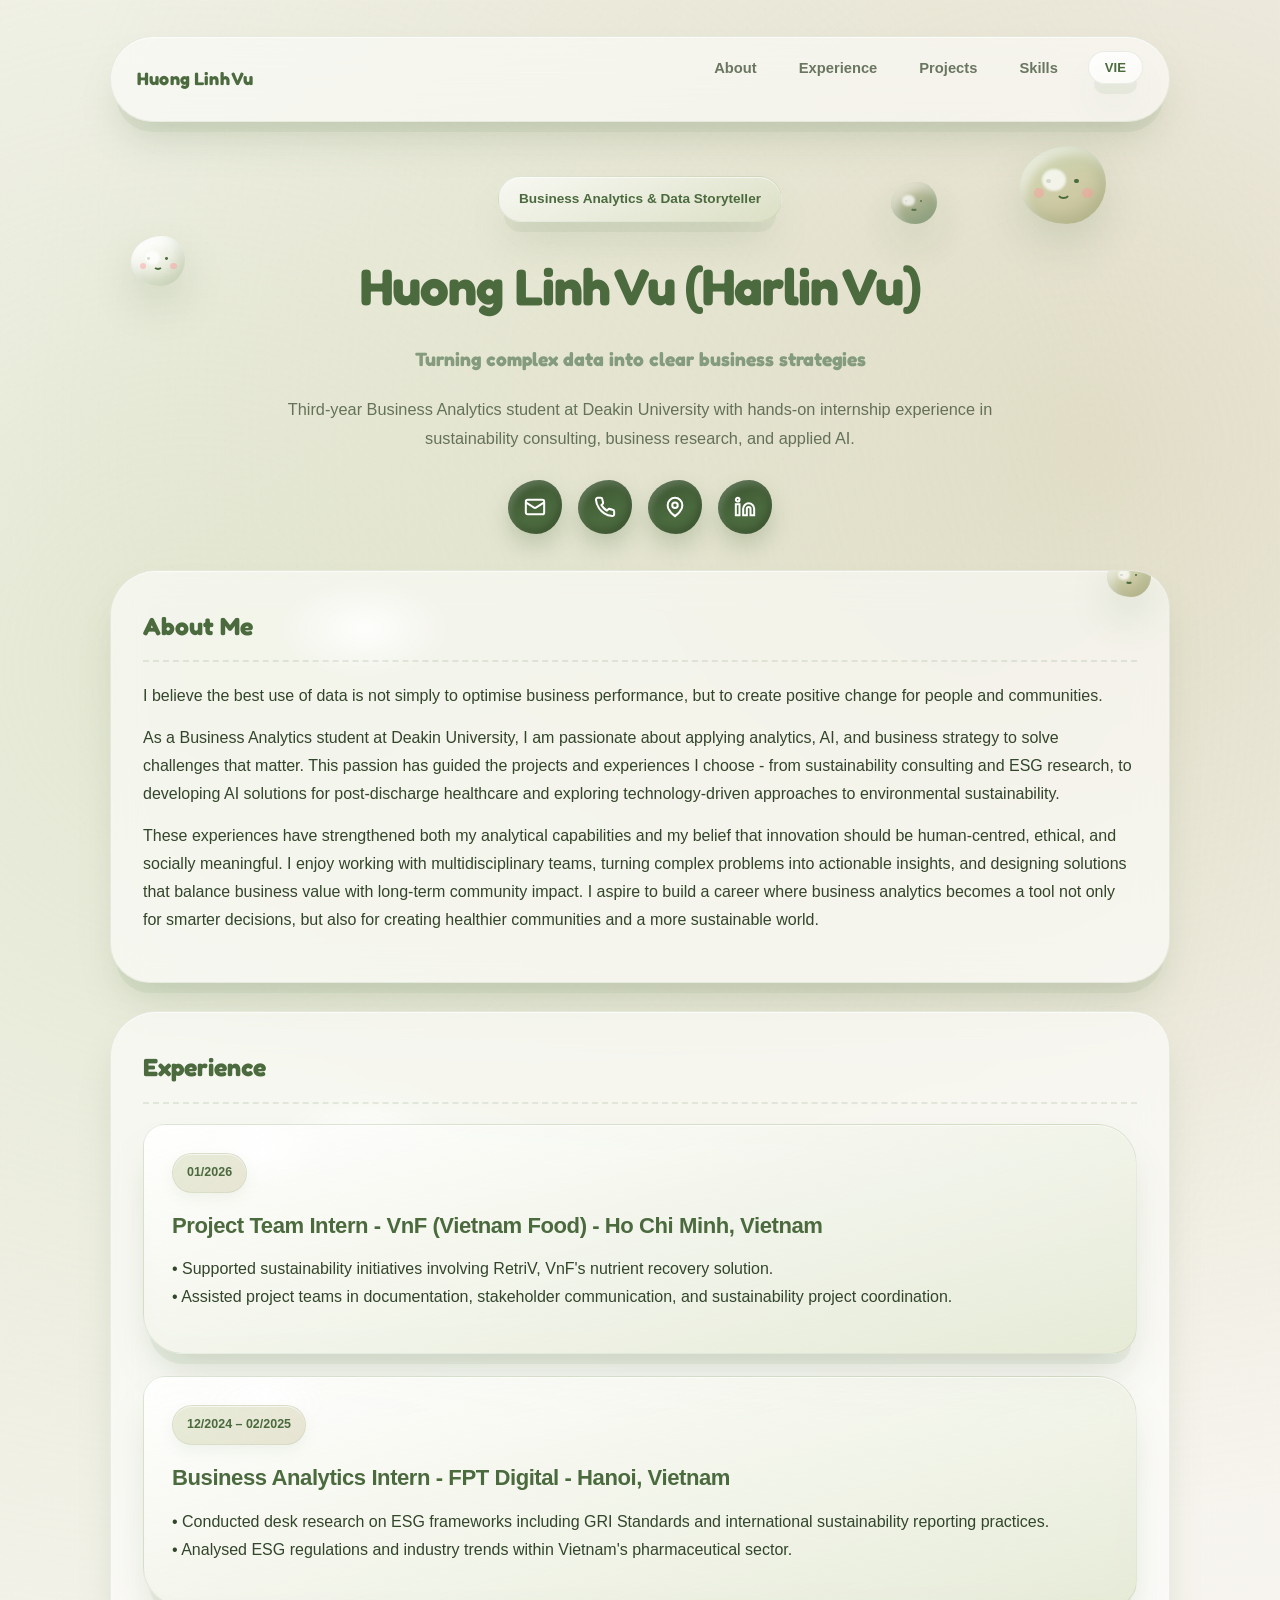
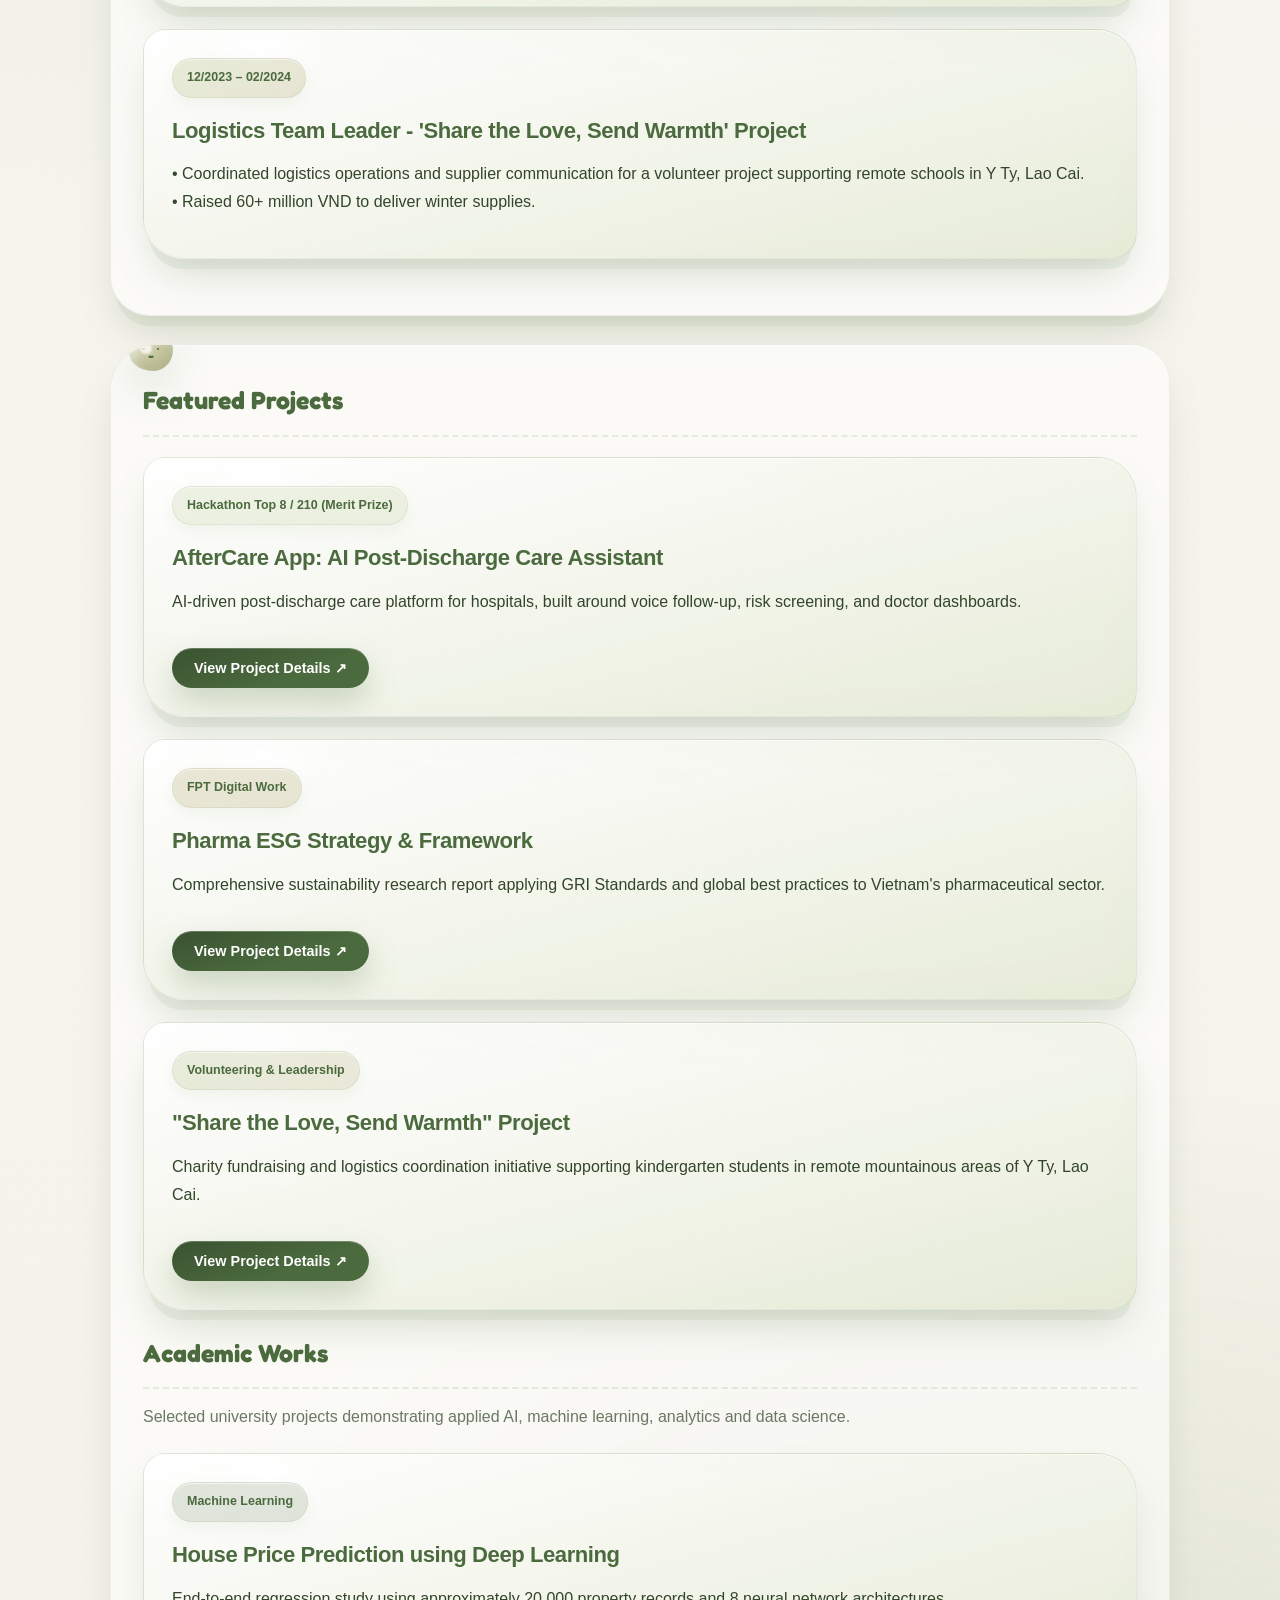
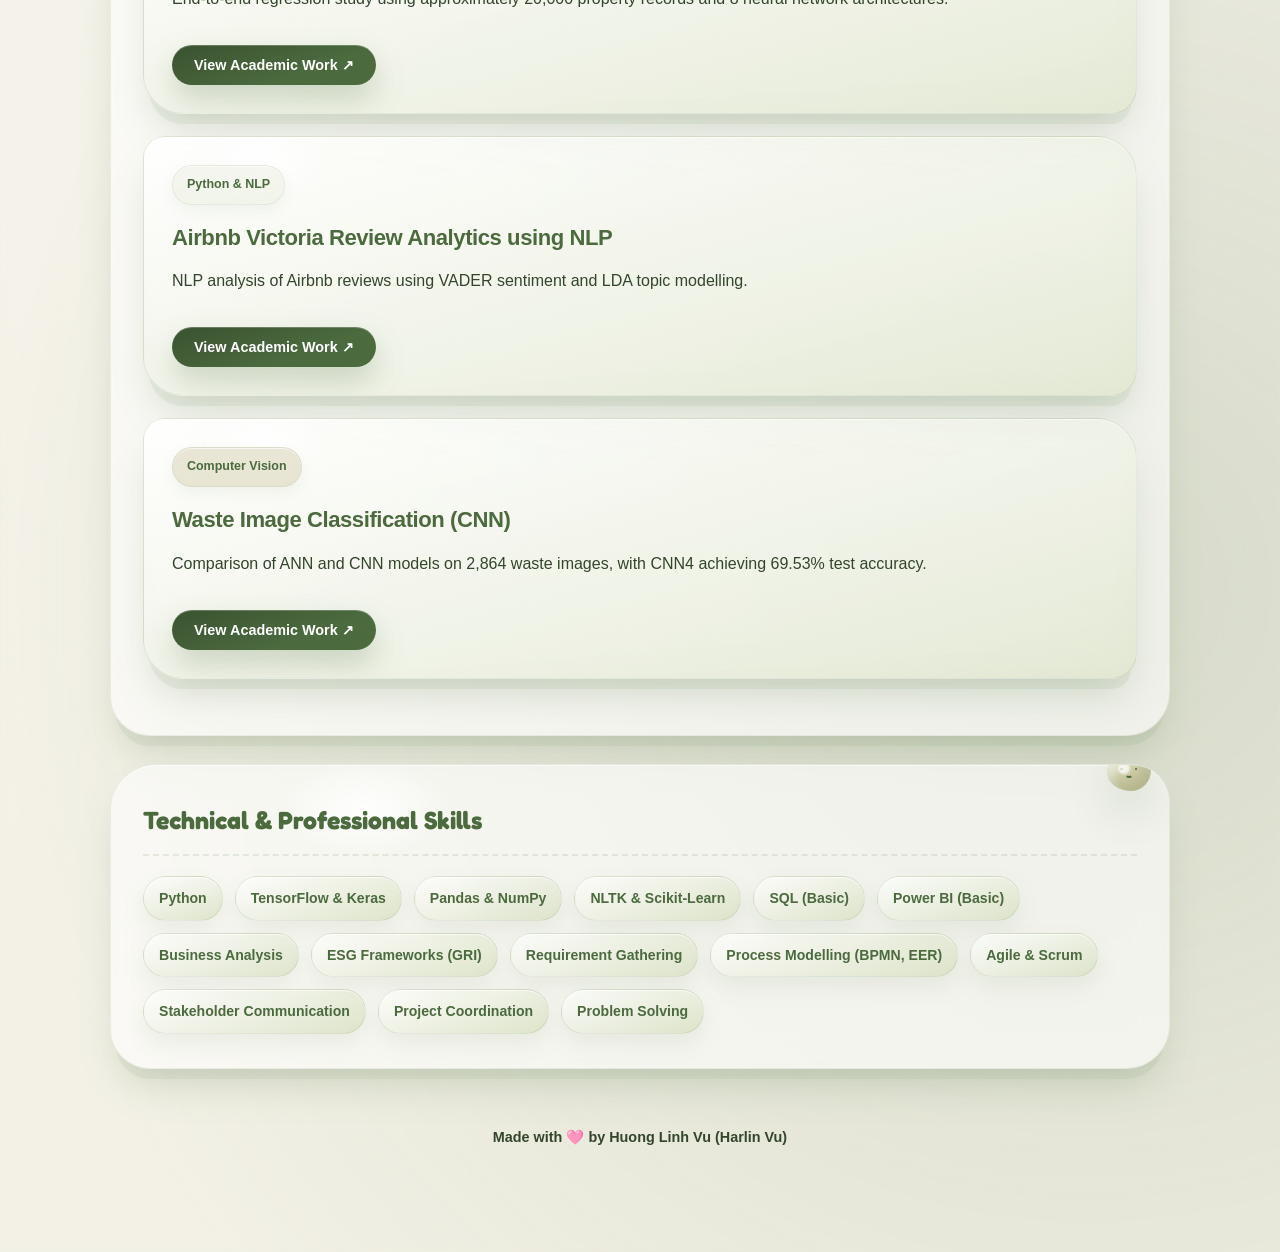
==== index.html @ fd255f6f "Fix HTML formatting in project description" ====
<!DOCTYPE html>
<html lang="en">
<head>
    <meta charset="UTF-8">
    <meta name="viewport" content="width=device-width, initial-scale=1.0">
    <title data-vi="Vũ Hương Linh | Business Analyst & Data Storyteller 🌿" data-en="Huong Linh Vu (Harlin Vu) | Business Analyst & Data Storyteller 🌿">Huong Linh Vu (Harlin Vu) | Business Analyst & Data Storyteller 🌿</title>
    <!-- Google Font DM Sans & Inter -->
    <link rel="preconnect" href="https://fonts.googleapis.com">
    <link rel="preconnect" href="https://fonts.gstatic.com" crossorigin>
    <link href="https://fonts.googleapis.com/css2?family=DM+Sans:wght@400;500;700;800&family=Inter:wght@400;500;600;700&family=Fredoka:wght@500;600;700&display=swap" rel="stylesheet">
    
<style>
        :root {
            --bg-color: #f9f8f2;
            --surface: rgba(255, 255, 255, 0.58);
            --surface-strong: rgba(255, 255, 255, 0.76);
            --border-color: rgba(96, 125, 81, 0.14);
            --primary: #4b6a3e;
            --primary-deep: #3a5230;
            --secondary: #849c7d;
            --surface-accent: #c9bf97;
            --accent: #d3dcba;
            --accent-soft: rgba(211, 220, 186, 0.42);
            --text: #33452b;
            --muted: rgba(51, 69, 43, 0.72);
            --shadow: 0 18px 45px rgba(96, 125, 81, 0.14);
            --shadow-strong: 0 22px 60px rgba(96, 125, 81, 0.20);
            --glow: 0 0 0 1px rgba(255,255,255,0.55), 0 20px 45px rgba(96,125,81,.16);
 
            /* Jelly gloss tokens */
            --jelly-bounce: cubic-bezier(.34, 1.2, .64, 1);
            --jelly-shine: radial-gradient(120px 70px at 24% 14%, rgba(255,255,255,.85), rgba(255,255,255,0) 70%);
            --jelly-shadow: 0 16px 0 -6px rgba(96,125,81,.08), 0 24px 40px -12px rgba(96,125,81,.26), inset 0 1px 0 rgba(255,255,255,.6);
            --jelly-shadow-hover: 0 20px 0 -8px rgba(96,125,81,.07), 0 28px 46px -14px rgba(96,125,81,.32), inset 0 1px 0 rgba(255,255,255,.7);
        }
 
        @keyframes jelly-float {
            0%, 100% { transform: translateY(0) rotate(-2deg); }
            50% { transform: translateY(-14px) rotate(2deg); }
        }
 
        @keyframes jelly-pop {
            0% { transform: scale(.9); opacity: 0; }
            100% { transform: scale(1); opacity: 1; }
        }
 
        * {
            box-sizing: border-box;
            margin: 0;
            padding: 0;
            scroll-behavior: smooth;
        }
 
        html {
            scroll-behavior: smooth;
        }
 
        body {
            font-family: 'Nunito', sans-serif;
            background:
                radial-gradient(circle at 15% 15%, rgba(211,220,186, 0.55), transparent 30%),
                radial-gradient(circle at 85% 10%, rgba(201,191,151, 0.45), transparent 26%),
                radial-gradient(circle at 85% 85%, rgba(96,125,81, 0.20), transparent 28%),
                linear-gradient(180deg, #f8f6f2 0%, #f3f1e6 100%);
            color: var(--text);
            line-height: 1.75;
            padding: 0;
            min-height: 100vh;
        }
 
        body::before {
            content: "";
            position: fixed;
            inset: 0;
            pointer-events: none;
            background-image:
                radial-gradient(rgba(96,125,81,.04) 1px, transparent 1px);
            background-size: 18px 18px;
            opacity: 0.22;
            mix-blend-mode: multiply;
        }
 
        /* TOOLTIP PREVIEW CSS */
        [data-tooltip] {
            position: relative;
        }
 
        [data-tooltip]::after {
            content: attr(data-tooltip);
            position: absolute;
            bottom: calc(100% + 10px);
            left: 50%;
            transform: translateX(-50%) translateY(8px);
            background: var(--primary);
            color: #fff;
            padding: 8px 14px;
            border-radius: 12px;
            font-size: 0.8rem;
            font-family: 'Nunito', sans-serif;
            font-weight: 700;
            white-space: nowrap;
            opacity: 0;
            visibility: hidden;
            transition: opacity 0.25s ease, transform 0.25s ease, visibility 0.25s;
            pointer-events: none;
            z-index: 1000;
            box-shadow: 0 8px 25px rgba(96,125,81,0.25);
        }
 
        [data-tooltip]::before {
            content: "";
            position: absolute;
            bottom: calc(100% + 2px);
            left: 50%;
            transform: translateX(-50%) translateY(8px);
            border-width: 8px;
            border-style: solid;
            border-color: var(--primary) transparent transparent transparent;
            opacity: 0;
            visibility: hidden;
            transition: opacity 0.25s ease, transform 0.25s ease, visibility 0.25s;
            pointer-events: none;
            z-index: 1000;
        }
 
        [data-tooltip]:hover::after,
        [data-tooltip]:hover::before {
            opacity: 1;
            visibility: visible;
            transform: translateX(-50%) translateY(0);
        }
 
        .container {
            max-width: 1100px;
            margin: 0 auto;
            padding: 36px 20px 60px;
            position: relative;
            z-index: 1;
        }
 
        .navbar {
            display: flex;
            justify-content: space-between;
            align-items: center;
            background: rgba(255, 255, 255, 0.55);
            backdrop-filter: blur(18px);
            -webkit-backdrop-filter: blur(18px);
            border: 1px solid rgba(96,125,81, 0.10);
            padding: 14px 26px;
            border-radius: 999px;
            position: sticky;
            top: 18px;
            z-index: 100;
            box-shadow: var(--jelly-shadow);
        }
 
        .logo {
            font-family: 'Fredoka', 'M PLUS Rounded 1c', sans-serif;
            font-weight: 700;
            font-size: 1.12rem;
            color: var(--primary);
            text-decoration: none;
            cursor: pointer;
            letter-spacing: 0.01em;
            display: inline-flex;
            align-items: center;
            gap: 8px;
        }
 
        .logo::before {
            content: "";
            display: inline-block;
            width: 20px;
            height: 20px;
            border-radius: 60% 40% 55% 45% / 50% 55% 45% 50%;
            background: linear-gradient(155deg, var(--accent), var(--surface-accent));
            box-shadow: inset -2px -3px 4px rgba(96,125,81,.18), inset 2px 2px 3px rgba(255,255,255,.7);
        }
 
        .nav-links {
            display: flex;
            gap: 18px;
            list-style: none;
            align-items: center;
            flex-wrap: wrap;
        }
 
        .nav-links a {
            text-decoration: none;
            color: var(--muted);
            font-weight: 800;
            font-size: 0.92rem;
            transition: all 0.22s ease;
            cursor: pointer;
            padding: 8px 12px;
            border-radius: 999px;
        }
 
        .nav-links a:hover {
            color: var(--primary);
            background: rgba(211,220,186,.36);
            transform: translateY(-2px) scale(1.04);
        }
 
        .lang-btn {
            background: linear-gradient(160deg, rgba(255,255,255,.85), rgba(255,255,255,.55));
            border: 1px solid rgba(96,125,81,.12);
            color: var(--primary);
            padding: 8px 16px;
            border-radius: 999px;
            font-weight: 800;
            cursor: pointer;
            font-size: 0.82rem;
            transition: transform 0.25s var(--jelly-bounce), background 0.2s ease, box-shadow 0.25s ease;
            box-shadow: var(--jelly-shadow);
        }
 
        .lang-btn:hover {
            transform: translateY(-3px) scale(1.05);
            background: rgba(211,220,186,.5);
        }
 
        .lang-btn:active {
            transform: translateY(0) scale(0.94);
        }
 
        header {
            margin: 54px 0 36px;
            text-align: center;
            position: relative;
        }
 
        header { overflow: visible; }
 
        .badge {
            display: inline-flex;
            align-items: center;
            gap: 8px;
            background: linear-gradient(160deg, rgba(255,255,255,.7), rgba(211,220,186,.55));
            border: 1px solid rgba(96,125,81,.10);
            color: var(--primary);
            padding: 10px 20px;
            border-radius: 999px;
            font-size: 0.85rem;
            font-weight: 800;
            margin-bottom: 20px;
            box-shadow: var(--jelly-shadow);
            animation: jelly-pop 0.5s var(--jelly-bounce);
        }
 
        h1 {
            font-family: 'Fredoka', 'M PLUS Rounded 1c', sans-serif;
            font-size: clamp(2.4rem, 4vw, 4rem);
            color: var(--primary);
            margin-bottom: 12px;
            font-weight: 700;
            letter-spacing: -0.02em;
        }
 
        .subtitle {
            font-size: clamp(1.02rem, 1.5vw, 1.22rem);
            color: var(--secondary);
            font-weight: 800;
            margin-bottom: 18px;
            font-family: 'Fredoka', 'M PLUS Rounded 1c', sans-serif;
        }
 
        /* Cute floating jelly blob mascots (decorative, same palette) */
        .jelly-mascot {
            position: absolute;
            border-radius: 58% 42% 46% 54% / 52% 48% 52% 48%;
            pointer-events: none;
            z-index: 0;
            box-shadow: inset -6px -8px 14px rgba(96,125,81,.20), inset 6px 8px 10px rgba(255,255,255,.55), 0 20px 40px rgba(96,125,81,.18);
            animation: jelly-float 5.5s ease-in-out infinite;
        }
 
        .jelly-mascot::after {
            content: "";
            position: absolute;
            top: 30%; left: 25%;
            width: 28%; height: 28%;
            border-radius: 50%;
            background: rgba(255,255,255,.75);
            filter: blur(1px);
        }
 
        .jelly-mascot .eyes {
            position: absolute;
            top: 42%;
            left: 30%;
            width: 38%;
            display: flex;
            justify-content: space-between;
        }
 
        .jelly-mascot .eyes span {
            width: 14%;
            aspect-ratio: 1;
            background: var(--primary);
            border-radius: 50%;
            display: block;
        }
 
        .jelly-mascot .smile {
            position: absolute;
            top: 58%;
            left: 41%;
            width: 18%;
            height: 10%;
            border-radius: 0 0 999px 999px;
            border-bottom: 2.5px solid var(--primary);
            border-left: 2.5px solid transparent;
            border-right: 2.5px solid transparent;
        }
 
        .jelly-mascot .cheek {
            position: absolute;
            top: 54%;
            width: 12%;
            aspect-ratio: 1;
            border-radius: 50%;
            background: rgba(255, 154, 158, .45);
        }
 
        .jelly-mascot .cheek.l { left: 16%; }
        .jelly-mascot .cheek.r { right: 16%; }
 
        .jelly-mascot.m1 {
            width: 86px; height: 78px;
            top: -30px; right: 6%;
            background: linear-gradient(155deg, var(--accent), var(--surface-accent));
            animation-delay: .3s;
        }
 
        .jelly-mascot.m2 {
            width: 54px; height: 50px;
            top: 60px; left: 2%;
            background: linear-gradient(155deg, #ffffff, var(--accent-soft));
            animation-delay: 1.4s;
            animation-duration: 6.5s;
        }
 
        .jelly-mascot.m3 {
            width: 46px; height: 42px;
            top: 6px; right: 22%;
            background: linear-gradient(155deg, var(--surface-accent), var(--secondary));
            animation-delay: 2.2s;
            animation-duration: 5s;
            opacity: .9;
        }
 
        .jelly-mascot.corner {
            width: 44px; height: 40px;
            top: -14px;
            background: linear-gradient(155deg, var(--accent), var(--surface-accent));
        }
        .jelly-mascot.corner.right { right: 18px; }
        .jelly-mascot.corner.left { left: 18px; animation-delay: 1s; animation-duration: 6s; }
 
        @media (max-width: 720px) {
            .jelly-mascot { display: none; }
        }
 
        .bio {
            max-width: 760px;
            margin: 0 auto 28px auto;
            color: var(--muted);
            font-size: 1.02rem;
        }
 
        /* HÀNG NGANG CHỨA LOGO TRẮNG */
        .contact-bar {
            display: flex;
            justify-content: center;
            align-items: center;
            gap: 16px;
            flex-wrap: wrap;
            margin-bottom: 24px;
        }
 
        .contact-bar a {
            position: relative;
            display: inline-flex;
            justify-content: center;
            align-items: center;
            background: linear-gradient(155deg, var(--primary-deep), var(--primary) 60%);
            color: #ffffff;
            width: 54px;
            height: 54px;
            border-radius: 58% 42% 48% 52% / 52% 46% 54% 48%;
            text-decoration: none;
            box-shadow: inset -3px -4px 8px rgba(0,0,0,.20), inset 3px 4px 6px rgba(255,255,255,.18), 0 12px 22px rgba(96,125,81,.28);
            transition: transform 0.3s var(--jelly-bounce), box-shadow 0.3s ease, border-radius 0.3s ease;
            overflow: hidden;
        }
 
        .contact-bar a::before {
            content: "";
            position: absolute;
            inset: 6px 6px auto auto;
            top: 8px; left: 12px;
            width: 16px;
            height: 10px;
            border-radius: 50%;
            background: rgba(255,255,255,.45);
            filter: blur(1.5px);
        }
 
        .contact-bar a {
            transition: transform 0.25s ease, box-shadow 0.25s ease, border-radius 0.25s ease;
        }
 
        .contact-bar a:hover {
            transform: translateY(-4px) scale(1.06);
            box-shadow: inset -3px -4px 8px rgba(0,0,0,.18), inset 3px 4px 6px rgba(255,255,255,.24), 0 18px 30px rgba(96,125,81,.34);
            border-radius: 50%;
        }
 
        .contact-bar a:active {
            transform: translateY(-1px) scale(0.95);
        }
 
        .contact-bar svg {
            width: 22px;
            height: 22px;
            stroke: #ffffff;
            stroke-width: 2.2;
            fill: none;
            transition: transform 0.2s ease;
            position: relative;
            z-index: 1;
        }
 
        .contact-bar a:hover svg {
            transform: scale(1.12);
        }
 
        section {
            position: relative;
            background: var(--surface);
            border: 1px solid rgba(96,125,81,.10);
            padding: 34px 32px;
            border-radius: 46px 38px 44px 40px;
            box-shadow: var(--jelly-shadow);
            margin-bottom: 28px;
            transition: transform 0.3s var(--jelly-bounce), box-shadow 0.3s ease, border-radius 0.3s ease;
            backdrop-filter: blur(16px);
            -webkit-backdrop-filter: blur(16px);
            overflow: hidden;
        }
 
        section::before {
            content: "";
            position: absolute;
            inset: 0;
            background: var(--jelly-shine);
            pointer-events: none;
        }
 
        section:hover {
            transform: translateY(-3px);
            box-shadow: var(--jelly-shadow-hover);
            border-radius: 38px 46px 40px 44px;
        }
 
        h2 {
            font-family: 'Fredoka', 'M PLUS Rounded 1c', sans-serif;
            font-size: 1.55rem;
            color: var(--primary);
            margin-bottom: 20px;
            border-bottom: 2px dashed rgba(96,125,81,.14);
            padding-bottom: 12px;
            font-weight: 700;
            position: relative;
        }
 
        h3 {
            color: var(--primary);
            font-family: 'Fredoka', 'M PLUS Rounded 1c', sans-serif;
            letter-spacing: -0.01em;
        }
 
        p {
            margin-bottom: 14px;
            color: var(--text);
        }
 
        ul, ol {
            padding-left: 20px;
            margin-bottom: 15px;
        }
 
        li { margin-bottom: 8px; }
 
        .project-card {
            position: relative;
            background: linear-gradient(165deg, rgba(255,255,255,.88), rgba(211,220,186,.55));
            border: 1px solid rgba(96,125,81,.14);
            padding: 28px;
            border-radius: 22px 40px 26px 40px;
            margin-bottom: 22px;
            box-shadow: var(--jelly-shadow);
            transition: transform 0.3s ease, box-shadow 0.3s ease, border-radius 0.3s ease, border-color .25s ease;
            backdrop-filter: blur(16px);
            -webkit-backdrop-filter: blur(16px);
            overflow: hidden;
            transform-origin: center bottom;
        }
 
        .project-card::before {
            content: "";
            position: absolute;
            inset: 0;
            background: radial-gradient(90px 55px at 12% 10%, rgba(255,255,255,.9), rgba(255,255,255,0) 70%);
            pointer-events: none;
        }
 
        .project-card:hover {
            transform: translateY(-5px);
            border-color: rgba(96,125,81,.22);
            box-shadow: var(--jelly-shadow-hover);
            border-radius: 40px 22px 40px 26px;
        }
 
        .project-tag {
            position: relative;
            z-index: 1;
            display: inline-flex;
            align-items: center;
            gap: 6px;
            padding: 8px 14px;
            border-radius: 999px;
            font-size: 0.78rem;
            font-weight: 800;
            margin-bottom: 14px;
            border: 1px solid transparent;
            box-shadow: inset 0 1px 0 rgba(255,255,255,.6), 0 6px 14px rgba(96,125,81,.08);
        }
 
        .project-title, .project-card p, .project-card .btn { position: relative; z-index: 1; }
 
        .tag-health { background: rgba(211,220,186,.38); color: var(--primary); border-color: rgba(96,125,81,.10); }
        .tag-esg { background: rgba(201,191,151,.38); color: var(--primary); border-color: rgba(96,125,81,.10); }
        .tag-ai { background: rgba(96,125,81,.18); color: var(--primary); border-color: rgba(96,125,81,.10); }
        .tag-nlp { background: rgba(211,220,186,.22); color: var(--primary); border-color: rgba(96,125,81,.10); }
 
        .project-title {
            font-family: 'M PLUS Rounded 1c', sans-serif;
            font-size: 1.38rem;
            font-weight: 800;
            color: var(--primary);
            margin-bottom: 10px;
            letter-spacing: -0.02em;
        }
 
        .btn {
            position: relative;
            display: inline-flex;
            align-items: center;
            gap: 6px;
            background: linear-gradient(160deg, var(--primary-deep), var(--primary) 65%);
            color: #ffffff;
            padding: 12px 22px;
            border-radius: 999px;
            text-decoration: none;
            font-weight: 800;
            font-size: 0.9rem;
            margin-top: 18px;
            transition: transform 0.25s ease, box-shadow 0.25s ease;
            cursor: pointer;
            border: none;
            box-shadow: inset 0 1px 0 rgba(255,255,255,.22), 0 14px 30px rgba(96,125,81,.28);
            overflow: hidden;
        }
 
        .btn::before {
            content: "";
            position: absolute;
            top: 3px; left: 14%;
            width: 40%; height: 38%;
            border-radius: 999px;
            background: rgba(255,255,255,.28);
            filter: blur(2px);
            pointer-events: none;
        }
 
        .btn:hover {
            transform: translateY(-3px);
            box-shadow: inset 0 1px 0 rgba(255,255,255,.28), 0 18px 34px rgba(96,125,81,.34);
        }
 
        .btn:active {
            transform: translateY(-1px) scale(0.97);
        }
 
        .btn-secondary {
            background: rgba(255,255,255,.62);
            color: var(--primary);
            border: 1px solid rgba(96,125,81,.16);
            box-shadow: inset 0 1px 0 rgba(255,255,255,.7), 0 10px 25px rgba(96,125,81,.08);
        }
 
        .btn-secondary:hover {
            background: rgba(211,220,186,.42);
            color: var(--primary);
        }
 
        .skills-grid {
            display: flex;
            flex-wrap: wrap;
            gap: 12px;
            margin-top: 18px;
        }
 
        .skill-pill {
            background: linear-gradient(160deg, rgba(255,255,255,.7), rgba(211,220,186,.7));
            color: var(--primary);
            border: 1px solid rgba(96,125,81,.14);
            padding: 9px 15px;
            border-radius: 999px;
            font-size: 0.88rem;
            font-weight: 800;
            box-shadow: inset 0 1px 0 rgba(255,255,255,.7), 0 10px 22px rgba(96,125,81,.10);
            transition: transform 0.22s ease, box-shadow 0.25s ease, background 0.25s ease;
            display: inline-block;
        }
 
        .skill-pill:hover {
            transform: translateY(-3px);
            background: linear-gradient(160deg, rgba(255,255,255,.8), rgba(201,191,151,.65));
            box-shadow: inset 0 1px 0 rgba(255,255,255,.8), 0 14px 26px rgba(96,125,81,.18);
        }
 
        .view-section { display: none; }
        .view-section.active { display: block; }
 
        footer {
            text-align: center;
            padding: 28px;
            color: var(--muted);
            font-weight: 800;
            font-size: 0.9rem;
        }
 
        /* Jelly bubble helpers */
        .jelly-grid {
            display: grid;
            grid-template-columns: repeat(auto-fit, minmax(170px, 1fr));
            gap: 16px;
            margin-top: 18px;
        }
 
        .jelly-bubble {
            position: relative;
            background: linear-gradient(165deg, rgba(255,255,255,.9), rgba(211,220,186,.6));
            border: 1px solid rgba(96,125,81,.14);
            border-radius: 30px 40px 32px 42px;
            padding: 18px 16px;
            box-shadow: var(--jelly-shadow);
            overflow: hidden;
            min-height: 112px;
            transition: transform .25s ease, box-shadow .3s ease, border-radius .3s ease;
        }
 
        .jelly-bubble::before {
            content: "";
            position: absolute;
            inset: 10px 14px auto auto;
            width: 52px;
            height: 52px;
            border-radius: 50%;
            background: rgba(255,255,255,.65);
            filter: blur(2px);
        }
 
        .jelly-grid .jelly-bubble:nth-child(4n+1) { background: linear-gradient(165deg, rgba(255,255,255,.9), rgba(96,125,81,.28)); }
        .jelly-grid .jelly-bubble:nth-child(4n+2) { background: linear-gradient(165deg, rgba(255,255,255,.9), rgba(132,156,125,.42)); }
        .jelly-grid .jelly-bubble:nth-child(4n+3) { background: linear-gradient(165deg, rgba(255,255,255,.92), rgba(211,220,186,.65)); }
        .jelly-grid .jelly-bubble:nth-child(4n+4) { background: linear-gradient(165deg, rgba(255,255,255,.88), rgba(201,191,151,.5)); }
 
        .jelly-bubble:hover {
            transform: translateY(-4px);
            box-shadow: var(--jelly-shadow-hover);
            border-radius: 40px 30px 42px 32px;
        }
 
        .bubble-kicker {
            font-size: 0.78rem;
            font-weight: 800;
            letter-spacing: 0.08em;
            text-transform: uppercase;
            color: var(--secondary);
            margin-bottom: 6px;
        }
 
        .bubble-value {
            font-family: 'Fredoka', 'M PLUS Rounded 1c', sans-serif;
            font-size: 1.15rem;
            line-height: 1.15;
            font-weight: 700;
            color: var(--primary);
            letter-spacing: -0.01em;
        }
 
        .bubble-note {
            margin-top: 8px;
            color: var(--muted);
            font-size: 0.88rem;
            line-height: 1.45;
        }
 
        .metric-row {
            display: grid;
            grid-template-columns: repeat(4, 1fr);
            gap: 14px;
            margin-top: 18px;
        }
 
        .metric-card {
            position: relative;
            padding: 20px 10px;
            border-radius: 30px 40px 32px 42px;
            background: linear-gradient(165deg, rgba(255,255,255,.85), rgba(211,220,186,.55));
            border: 1px solid rgba(96,125,81,.14);
            box-shadow: var(--jelly-shadow);
            text-align: center;
            overflow: hidden;
            transition: transform .25s ease, box-shadow .3s ease;
        }
 
        .metric-row .metric-card:nth-child(4n+1) { background: linear-gradient(165deg, rgba(255,255,255,.85), rgba(96,125,81,.26)); }
        .metric-row .metric-card:nth-child(4n+2) { background: linear-gradient(165deg, rgba(255,255,255,.85), rgba(132,156,125,.4)); }
        .metric-row .metric-card:nth-child(4n+3) { background: linear-gradient(165deg, rgba(255,255,255,.88), rgba(211,220,186,.6)); }
        .metric-row .metric-card:nth-child(4n+4) { background: linear-gradient(165deg, rgba(255,255,255,.82), rgba(201,191,151,.55)); }
 
        .metric-card::before {
            content: "";
            position: absolute;
            top: 8px; left: 14px;
            width: 26px; height: 16px;
            border-radius: 50%;
            background: rgba(255,255,255,.6);
            filter: blur(1px);
        }
 
        .metric-card:hover {
            transform: translateY(-4px);
            box-shadow: var(--jelly-shadow-hover);
        }
 
        .metric-card strong {
            display: block;
            color: var(--primary);
            font-family: 'Fredoka', 'M PLUS Rounded 1c', sans-serif;
            font-size: 1.45rem;
            line-height: 1.1;
        }
 
        .metric-card span {
            display: block;
            margin-top: 6px;
            font-size: 0.85rem;
            color: var(--muted);
            font-weight: 700;
        }
 
        @media (max-width: 720px) {
            .navbar {
                gap: 10px;
                padding: 14px 16px;
                border-radius: 24px;
                flex-direction: column;
                align-items: flex-start;
            }
            .nav-links {
                gap: 8px;
            }
            section {
                padding: 26px 18px;
                border-radius: 28px;
            }
            .project-card {
                padding: 22px 18px;
            }
            .contact-bar {
                gap: 12px;
            }
            .metric-row {
                grid-template-columns: repeat(2, 1fr);
            }
        }
</style>
 
</head>
<body>
 
<div class="container">
 
    <!-- Navigation -->
    <nav class="navbar">
        <a onclick="showHome()" class="logo" data-tooltip="Home / Trang chủ">Huong Linh Vu</a>
        <ul class="nav-links">
            <li><a onclick="showHome('#about')" data-tooltip="Take a closer look about me" data-vi="Về mình" data-en="About">About</a></li>
            <li><a onclick="showHome('#experience')" data-tooltip="All of my recent experience" data-vi="Kinh nghiệm" data-en="Experience">Experience</a></li>
            <li><a onclick="showHome('#projects')" data-tooltip="These are my projects with all of my fellow teammate" data-vi="Dự án" data-en="Projects">Projects</a></li>
            <li><a onclick="showHome('#skills')" data-tooltip="After learning 3 years in Deakin University, there are all of my skills that I have gained" data-vi="Kỹ năng" data-en="Skills">Skills</a></li>
            <li><button class="lang-btn" onclick="toggleLanguage()" data-tooltip="Đổi Tiếng Anh / Tiếng Việt"><span id="lang-btn-text">VIE</span></button></li>
        </ul>
    </nav>
 
    <!-- MAIN PORTFOLIO VIEW -->
    <div id="home-view" class="view-section active">
        <!-- Hero Section -->
        <header>
            <div class="jelly-mascot m1" aria-hidden="true"><div class="eyes"><span></span><span></span></div><div class="cheek l"></div><div class="cheek r"></div><div class="smile"></div></div>
            <div class="jelly-mascot m2" aria-hidden="true"><div class="eyes"><span></span><span></span></div><div class="cheek l"></div><div class="cheek r"></div><div class="smile"></div></div>
            <div class="jelly-mascot m3" aria-hidden="true"><div class="eyes"><span></span><span></span></div><div class="smile"></div></div>
            <span class="badge" data-vi="Business Analytics & Data Storyteller" data-en="Business Analytics & Data Storyteller">Business Analytics & Data Storyteller</span>
            <h1 data-vi="Vũ Hương Linh" data-en="Huong Linh Vu (Harlin Vu)">Huong Linh Vu (Harlin Vu)</h1>
            <div class="subtitle" data-vi="Biến dữ liệu phức tạp thành quyết định chiến lược kinh doanh" data-en="Turning complex data into clear business strategies">Turning complex data into clear business strategies</div>
            <p class="bio" data-vi="Sinh viên năm 3 ngành Business Analytics tại Deakin University. Kinh nghiệm thực chiến từ tư vấn ESG tại FPT Digital, kinh tế tuần hoàn tại VnF đến các đồ án AI & Khoa học dữ liệu xuất sắc."
               data-en="Third-year Business Analytics student at Deakin University with hands-on internship experience in sustainability consulting, business research, and applied AI.">
               Third-year Business Analytics student at Deakin University with hands-on internship experience in sustainability consulting, business research, and applied AI.
            </p>
            
            <!-- THANH LIÊN HỆ DÀN NGANG, CHỈ CÓ LOGO TRẮNG VÀ GẮN MAILTO CHUẨN XÁC -->
            <div class="contact-bar">
                <a href="mailto:vuhuonglinh17@gmail.com" data-tooltip="Email: vuhuonglinh17@gmail.com">
                    <svg xmlns="http://www.w3.org/2000/svg" viewBox="0 0 24 24"><rect width="20" height="16" x="2" y="4" rx="2"/><path d="m22 7-8.97 5.7a1.94 1.94 0 0 1-2.06 0L2 7"/></svg>
                </a>
                <a href="tel:+61450660222" data-tooltip="Call: (+61) 450 660 222">
                    <svg xmlns="http://www.w3.org/2000/svg" viewBox="0 0 24 24"><path d="M22 16.92v3a2 2 0 0 1-2.18 2 19.79 19.79 0 0 1-8.63-3.07 19.5 19.5 0 0 1-6-6 19.79 19.79 0 0 1-3.07-8.67A2 2 0 0 1 4.11 2h3a2 2 0 0 1 2 1.72 12.84 12.84 0 0 0 .7 2.81 2 2 0 0 1-.45 2.11L8.09 9.91a16 16 0 0 0 6 6l1.27-1.27a2 2 0 0 1 2.11-.45 12.84 12.84 0 0 0 2.81.7A2 2 0 0 1 22 16.92z"/></svg>
                </a>
                <a href="https://maps.google.com/?q=Box+Hill,+VIC,+Australia" target="_blank" rel="noopener" data-tooltip="Maps: Box Hill, VIC, Australia">
                    <svg xmlns="http://www.w3.org/2000/svg" viewBox="0 0 24 24"><path d="M20 10c0 6-8 12-8 12s-8-6-8-12a8 8 0 0 1 16 0Z"/><circle cx="12" cy="10" r="3"/></svg>
                </a>
                <a href="https://www.linkedin.com/in/huong-linh-vu/" target="_blank" rel="noopener" data-tooltip="LinkedIn Profile">
                    <svg xmlns="http://www.w3.org/2000/svg" viewBox="0 0 24 24"><path d="M16 8a6 6 0 0 1 6 6v7h-4v-7a2 2 0 0 0-2-2 2 2 0 0 0-2 2v7h-4v-7a6 6 0 0 1 6-6z"/><rect width="4" height="12" x="2" y="9"/><circle cx="4" cy="4" r="2"/></svg>
                </a>
            </div>
        </header>
 
        <!-- About Me Section -->
        <section id="about">
            <div class="jelly-mascot corner right" aria-hidden="true"><div class="eyes"><span></span><span></span></div><div class="smile"></div></div>
            <h2 data-vi="About Me" data-en="About Me">About Me</h2>
            <p data-vi="Mình tin rằng giá trị tuyệt vời nhất của dữ liệu không chỉ nằm ở việc tối ưu hóa hiệu suất kinh doanh, mà còn là tạo ra những thay đổi tích cực cho con người và cộng đồng."
               data-en="I believe the best use of data is not simply to optimise business performance, but to create positive change for people and communities.">
               I believe the best use of data is not simply to optimise business performance, but to create positive change for people and communities.
            </p>
            <p data-vi="Là một sinh viên chuyên ngành Business Analytics tại Deakin University, mình có niềm đam mê sâu sắc với việc ứng dụng phân tích dữ liệu, trí tuệ nhân tạo (AI) và chiến lược kinh doanh để giải quyết những bài toán thực tế có ý nghĩa. Niềm đam mê này đã định hình các dự án và trải nghiệm mà mình lựa chọn – từ tư vấn phát triển bền vững và nghiên cứu ESG, đến việc phát triển giải pháp AI chăm sóc sức khỏe hậu phẫu hay khám phá các phương pháp hướng tới sự bền vững môi trường nhờ công nghệ."
               data-en="As a Business Analytics student at Deakin University, I am passionate about applying analytics, AI, and business strategy to solve challenges that matter. This passion has guided the projects and experiences I choose - from sustainability consulting and ESG research, to developing AI solutions for post-discharge healthcare and exploring technology-driven approaches to environmental sustainability.">
               As a Business Analytics student at Deakin University, I am passionate about applying analytics, AI, and business strategy to solve challenges that matter. This passion has guided the projects and experiences I choose - from sustainability consulting and ESG research, to developing AI solutions for post-discharge healthcare and exploring technology-driven approaches to environmental sustainability.
            </p>
            <p data-vi="Những trải nghiệm đó không chỉ củng cố năng lực phân tích của bản thân, mà còn củng cố niềm tin rằng sự đổi mới phải luôn xoay quanh con người, mang tính đạo đức và có ý nghĩa xã hội. Mình yêu thích việc làm việc trong các đội ngũ đa lĩnh vực, chuyển đổi các vấn đề phức tạp thành những insights hành động được, và thiết kế các giải pháp cân bằng giữa giá trị kinh doanh với tác động lâu dài cho cộng đồng. Mình hướng tới việc xây dựng sự nghiệp nơi Business Analytics trở thành công cụ không chỉ cho những quyết định thông minh hơn, mà còn để kiến tạo những cộng đồng khỏe mạnh hơn và một thế giới bền vững hơn."
               data-en="These experiences have strengthened both my analytical capabilities and my belief that innovation should be human-centred, ethical, and socially meaningful. I enjoy working with multidisciplinary teams, turning complex problems into actionable insights, and designing solutions that balance business value with long-term community impact. I aspire to build a career where business analytics becomes a tool not only for smarter decisions, but also for creating healthier communities and a more sustainable world.">
               These experiences have strengthened both my analytical capabilities and my belief that innovation should be human-centred, ethical, and socially meaningful. I enjoy working with multidisciplinary teams, turning complex problems into actionable insights, and designing solutions that balance business value with long-term community impact. I aspire to build a career where business analytics becomes a tool not only for smarter decisions, but also for creating healthier communities and a more sustainable world.
            </p>
        </section>
 
        <!-- Experience Section -->
        <section id="experience">
            <h2 data-vi="Experience" data-en="Experience">Experience</h2>
            
            <div class="project-card">
                <span class="project-tag" style="background: linear-gradient(135deg, rgba(211,220,186,0.55), rgba(201,191,151,0.38)); color: var(--primary); border: 1px solid rgba(96,125,81,0.10);">01/2026</span>
                <h3 class="project-title" data-vi="Project Team Intern - VnF (Vietnam Food)" data-en="Project Team Intern - VnF (Vietnam Food)">Project Team Intern - VnF (Vietnam Food) - Ho Chi Minh, Vietnam</h3>
                <p data-vi="• Hỗ trợ một số phần nhỏ trong tài liệu trình bày của RetriV - giải pháp thu hồi dinh dưỡng của VnF.<br>• Cùng team tham gia vào các hội nghị về sustainability và hỗ trợ các công tác chụp ảnh, viết bài đăng lên trang của công ty.<br> •Tham gia các cuộc họp nội bộ với khách hàng, qua đó cũng đã hiểu hơn về quy trình làm việc chuyên nghiệp và được tiếp xúc với các giải pháp mới lạ trong lĩnh vực sinh học nhằm bảo vệ môi trường."
                   data-en="• Support some small parts in the presentation documents of RetriV - VnF's nutrient recovery solution. <br>Join the team in sustainability conferences and help with tasks like taking photos and writing posts for the company's page. <br> •Participated in internal meetings with clients, through which I also gained a better understanding of professional work processes and got exposed to innovative solutions in the field of biology to protect the environment.">
                   • Supported sustainability initiatives involving RetriV, VnF's nutrient recovery solution.<br>• Assisted project teams in documentation, stakeholder communication, and sustainability project coordination.
                </p>
            </div>
 
            <div class="project-card">
                <span class="project-tag" style="background: linear-gradient(135deg, rgba(211,220,186,0.55), rgba(201,191,151,0.38)); color: var(--primary); border: 1px solid rgba(96,125,81,0.10);">12/2024 – 02/2025</span>
                <h3 class="project-title" data-vi="Business Analytics Intern - FPT Digital" data-en="Business Analytics Intern - FPT Digital">Business Analytics Intern - FPT Digital - Hanoi, Vietnam</h3>
                <p data-vi="• Nghiên cứu tiêu chuẩn ESG (GRI Standards) và thực tiễn báo cáo phát triển bền vững quốc tế.<br>• Phân tích quy định ESG và xu hướng ngành Dược phẩm tại Việt Nam phục vụ tư vấn chiến lược."
                   data-en="• Conducted desk research on ESG frameworks including GRI Standards and international sustainability reporting practices.<br>• Analysed ESG regulations and industry trends within Vietnam's pharmaceutical sector.">
                   • Conducted desk research on ESG frameworks including GRI Standards and international sustainability reporting practices.<br>• Analysed ESG regulations and industry trends within Vietnam's pharmaceutical sector.
                </p>
            </div>
 
            <div class="project-card">
                <span class="project-tag" style="background: linear-gradient(135deg, rgba(211,220,186,0.55), rgba(201,191,151,0.38)); color: var(--primary); border: 1px solid rgba(96,125,81,0.10);">12/2023 – 02/2024</span>
                <h3 class="project-title" data-vi="Logistics Team Leader - Dự án 'Share the Love, Send Warmth'" data-en="Logistics Team Leader - 'Share the Love, Send Warmth' Project">Logistics Team Leader - 'Share the Love, Send Warmth' Project</h3>
                <p data-vi="• Điều phối logistics và giao tiếp nhà cung cấp hỗ trợ trường học tại Y Tý, Lào Cai.<br>• Gây quỹ hơn 60 triệu VNĐ trao tặng quà ấm cho học sinh vùng cao."
                   data-en="• Coordinated logistics operations and supplier communication for a volunteer project supporting remote schools in Y Ty, Lao Cai.<br>• Raised 60+ million VND to deliver winter supplies.">
                   • Coordinated logistics operations and supplier communication for a volunteer project supporting remote schools in Y Ty, Lao Cai.<br>• Raised 60+ million VND to deliver winter supplies.
                </p>
            </div>
        </section>
 
        <!-- Projects Section -->
        <section id="projects">
            <div class="jelly-mascot corner left" aria-hidden="true"><div class="eyes"><span></span><span></span></div><div class="smile"></div></div>
            <h2 data-vi="Featured Projects" data-en="Featured Projects">Featured Projects</h2>
 
            <div class="project-card">
                <span class="project-tag tag-health">Hackathon Top 8 / 210 (Merit Prize)</span>
                <h3 class="project-title">AfterCare App: AI Post-Discharge Care Assistant</h3>
                <p data-vi="Nền tảng trợ lý giọng nói AI kết nối bệnh nhân và cơ sở y tế sau xuất viện, tích hợp Bảng điều phối y tế thời gian thực."
                   data-en="AI-driven post-discharge care platform for hospitals, built around voice follow-up, risk screening, and doctor dashboards.">
                   AI-driven post-discharge care platform for hospitals, built around voice follow-up, risk screening, and doctor dashboards.
                </p>
                <button class="btn" onclick="showProject('aftercare')" data-tooltip="Click to view details" data-vi="Xem chi tiết dự án ↗" data-en="View Project Details ↗">View Project Details ↗</button>
            </div>
 
            <div class="project-card">
                <span class="project-tag tag-esg">FPT Digital Work</span>
                <h3 class="project-title">Pharma ESG Strategy & Framework</h3>
                <p data-vi="Nghiên cứu tiêu chuẩn GRI Standards toàn cầu và tổng hợp 8 giải pháp chiến lược phát triển bền vững cho ngành Dược Việt Nam."
                   data-en="Comprehensive sustainability research report applying GRI Standards and global best practices to Vietnam's pharmaceutical sector.">
                   Comprehensive sustainability research report applying GRI Standards and global best practices to Vietnam's pharmaceutical sector.
                </p>
                <button class="btn" onclick="showProject('esg')" data-tooltip="Click to view details" data-vi="Xem chi tiết dự án ↗" data-en="View Project Details ↗">View Project Details ↗</button>
            </div>
 
            <div class="project-card">
                <span class="project-tag" style="background: linear-gradient(135deg, rgba(211,220,186,0.52), rgba(201,191,151,0.32)); color: var(--primary); border: 1px solid rgba(96,125,81,0.10);">Volunteering & Leadership</span>
                <h3 class="project-title">"Share the Love, Send Warmth" Project</h3>
                <p data-vi="Lập kế hoạch ngân sách và điều phối logistics gây quỹ hơn 60 triệu VNĐ hỗ trợ học sinh vùng cao Y Tý, Lào Cai."
                   data-en="Charity fundraising and logistics coordination initiative supporting kindergarten students in remote mountainous areas of Y Ty, Lao Cai.">
                   Charity fundraising and logistics coordination initiative supporting kindergarten students in remote mountainous areas of Y Ty, Lao Cai.
                </p>
                <button class="btn" onclick="showProject('sharethelove')" data-tooltip="Click to view details" data-vi="Xem chi tiết dự án ↗" data-en="View Project Details ↗">View Project Details ↗</button>
            </div>
 
            <h2 data-vi="Academic Works" data-en="Academic Works">Academic Works</h2>
            <p style="margin-top:-6px; margin-bottom:22px; color: var(--muted);" data-vi="Selected university projects demonstrating applied AI, machine learning, analytics and data science." data-en="Selected university projects demonstrating applied AI, machine learning, analytics and data science.">Selected university projects demonstrating applied AI, machine learning, analytics and data science.</p>
 
            <div class="project-card">
                <span class="project-tag tag-ai">Machine Learning</span>
                <h3 class="project-title">House Price Prediction using Deep Learning</h3>
                <p data-vi="Tiền xử lý khoảng 20,000 bản ghi bất động sản, thử nghiệm 8 mô hình mạng Neural và chọn NN4 là mô hình tốt nhất."
                   data-en="End-to-end regression study using approximately 20,000 property records and 8 neural network architectures.">
                   End-to-end regression study using approximately 20,000 property records and 8 neural network architectures.
                </p>
                <button class="btn" onclick="showProject('house')" data-tooltip="Read Academic Study" data-vi="Xem chi tiết học thuật ↗" data-en="View Academic Work ↗">View Academic Work ↗</button>
            </div>
 
            <div class="project-card">
                <span class="project-tag tag-nlp">Python & NLP</span>
                <h3 class="project-title">Airbnb Victoria Review Analytics using NLP</h3>
                <p data-vi="Phân tích review Airbnb bằng VADER và LDA để tìm yếu tố ảnh hưởng đến sự hài lòng của khách."
                   data-en="NLP analysis of Airbnb reviews using VADER sentiment and LDA topic modelling.">
                   NLP analysis of Airbnb reviews using VADER sentiment and LDA topic modelling.
                </p>
                <button class="btn" onclick="showProject('airbnb')" data-tooltip="Read Academic Study" data-vi="Xem chi tiết học thuật ↗" data-en="View Academic Work ↗">View Academic Work ↗</button>
            </div>
 
            <div class="project-card">
                <span class="project-tag tag-esg">Computer Vision</span>
                <h3 class="project-title">Waste Image Classification (CNN)</h3>
                <p data-vi="So sánh ANN và CNN trên 2,864 ảnh rác với CNN4 đạt độ chính xác kiểm định 69.53%."
                   data-en="Comparison of ANN and CNN models on 2,864 waste images, with CNN4 achieving 69.53% test accuracy.">
                   Comparison of ANN and CNN models on 2,864 waste images, with CNN4 achieving 69.53% test accuracy.
                </p>
                <button class="btn" onclick="showProject('waste')" data-tooltip="Read Academic Study" data-vi="Xem chi tiết học thuật ↗" data-en="View Academic Work ↗">View Academic Work ↗</button>
            </div>
        </section>
 
        <!-- Skills Section -->
        <section id="skills">
            <div class="jelly-mascot corner right" aria-hidden="true"><div class="eyes"><span></span><span></span></div><div class="smile"></div></div>
            <h2 data-vi="Technical & Professional Skills" data-en="Technical & Professional Skills">Technical & Professional Skills</h2>
            <div class="skills-grid">
                <span class="skill-pill" data-tooltip="Programming Language">Python</span>
                <span class="skill-pill" data-tooltip="Deep Learning Framework">TensorFlow & Keras</span>
                <span class="skill-pill" data-tooltip="Data Manipulation">Pandas & NumPy</span>
                <span class="skill-pill" data-tooltip="Natural Language Processing">NLTK & Scikit-Learn</span>
                <span class="skill-pill" data-tooltip="Database Queries">SQL (Basic)</span>
                <span class="skill-pill" data-tooltip="Data Visualisation">Power BI (Basic)</span>
                <span class="skill-pill" data-tooltip="Business Strategy & Ops">Business Analysis</span>
                <span class="skill-pill" data-tooltip="Sustainability Reporting">ESG Frameworks (GRI)</span>
                <span class="skill-pill" data-tooltip="Eliciting Stakeholder Needs">Requirement Gathering</span>
                <span class="skill-pill" data-tooltip="Workflow & Data Mapping">Process Modelling (BPMN, EER)</span>
                <span class="skill-pill" data-tooltip="Project Management">Agile & Scrum</span>
                <span class="skill-pill" data-tooltip="Client & Team Interaction">Stakeholder Communication</span>
                <span class="skill-pill" data-tooltip="Logistics & Event Planning">Project Coordination</span>
                <span class="skill-pill" data-tooltip="Analytical Thinking">Problem Solving</span>
            </div>
        </section>
    </div>
 
    <!-- PROJECT DETAIL VIEWS -->
    
    <!-- AfterCare Detail -->
    <div id="project-aftercare" class="view-section">
        <button class="btn btn-secondary" onclick="showHome('#projects')" data-tooltip="Return to main page" style="margin-bottom: 20px;">← <span data-vi="Quay lại Portfolio" data-en="Back to Portfolio">Back to Portfolio</span></button>
        <section>
            <span class="project-tag tag-health">AI / Healthtech</span>
            <h2 style="border:none; margin-top:10px;">AfterCare – AI-powered Post-discharge Patient Monitoring Platform</h2>
            <p style="font-weight: 800; color: var(--secondary);" data-vi="Top 8 / 210 tại Vietnamese Students HackAIthon 2026 (Giải Khuyến Khích)" data-en="Top 8 out of 210 at Vietnamese Students HackAIthon 2026 (Merit Prize)">Top 8 out of 210 at Vietnamese Students HackAIthon 2026 (Merit Prize)</p>
 
            <div class="metric-row">
                <div class="metric-card"><strong>Top 8</strong><span>out of 210</span></div>
                <div class="metric-card"><strong>3</strong><span>team members</span></div>
                <div class="metric-card"><strong>B2B</strong><span>SaaS concept</span></div>
                <div class="metric-card"><strong>VNPT</strong><span>Smartbot + SmartVoice</span></div>
            </div>
 
            <h3 style="margin-top:24px;font-size:1.1rem;">Overview</h3>
            <div class="jelly-grid">
                <div class="jelly-bubble" style="min-height: 170px;">
                    <div class="bubble-kicker">Overview</div>
                    <div class="bubble-value">AI-powered post-discharge monitoring</div>
                    <div class="bubble-note">Automates follow-up calls, collects recovery information, identifies risk, and highlights cases for clinicians.</div>
                </div>
                <div class="jelly-bubble" style="min-height: 170px;">
                    <div class="bubble-kicker">Why it matters</div>
                    <div class="bubble-value">Scale care without extra workload</div>
                    <div class="bubble-note">Designed for Vietnamese hospitals where nursing shortage and readmission risk create a gap after discharge.</div>
                </div>
            </div>
 
            <h3 style="margin-top:24px;font-size:1.1rem;">My Role</h3>
            <div class="jelly-grid">
                <div class="jelly-bubble">
                    <div class="bubble-kicker">Market Research</div>
                    <div class="bubble-value">Problem validation</div>
                    <div class="bubble-note">Validated the need for post-discharge care through market and customer analysis.</div>
                </div>
                <div class="jelly-bubble">
                    <div class="bubble-kicker">GTM</div>
                    <div class="bubble-value">Go-to-market strategy</div>
                    <div class="bubble-note">Defined customer segments, value proposition, and market entry direction.</div>
                </div>
                <div class="jelly-bubble">
                    <div class="bubble-kicker">Cost Model</div>
                    <div class="bubble-value">SaaS feasibility</div>
                    <div class="bubble-note">Estimated infrastructure and deployment cost to assess commercial viability.</div>
                </div>
                <div class="jelly-bubble">
                    <div class="bubble-kicker">Technical Support</div>
                    <div class="bubble-value">VNPT research</div>
                    <div class="bubble-note">Researched Smartbot, SmartVoice, APIs, and integration workflow for the dev team.</div>
                </div>
            </div>
 
            <h3 style="margin-top:24px;font-size:1.1rem;">Solution</h3>
            <div class="jelly-grid">
                <div class="jelly-bubble"><div class="bubble-kicker">Voice AI</div><div class="bubble-value">Automated calls</div></div>
                <div class="jelly-bubble"><div class="bubble-kicker">LLMs</div><div class="bubble-value">Personalised conversations</div></div>
                <div class="jelly-bubble"><div class="bubble-kicker">Clinical screening</div><div class="bubble-value">Risk prioritisation</div></div>
                <div class="jelly-bubble"><div class="bubble-kicker">Dashboard</div><div class="bubble-value">Clinician overview</div></div>
                <div class="jelly-bubble"><div class="bubble-kicker">Support</div><div class="bubble-value">SMS + reminders</div></div>
                <div class="jelly-bubble"><div class="bubble-kicker">Care continuity</div><div class="bubble-value">Caregiver notifications</div></div>
            </div>
 
            <h3 style="margin-top:24px;font-size:1.1rem;">Technologies</h3>
            <div class="skills-grid">
                <span class="skill-pill">Voice AI</span><span class="skill-pill">LLMs</span><span class="skill-pill">RAG</span><span class="skill-pill">VNPT Smartbot</span><span class="skill-pill">VNPT SmartVoice</span><span class="skill-pill">STT</span><span class="skill-pill">TTS</span><span class="skill-pill">Rule-based Screening</span><span class="skill-pill">SaaS Architecture</span><span class="skill-pill">Healthcare AI</span><span class="skill-pill">Product Strategy</span><span class="skill-pill">GTM</span><span class="skill-pill">Business Model Design</span>
            </div>
 
            <h3 style="margin-top:24px;font-size:1.1rem;">Outcome</h3>
            <div class="jelly-bubble" style="min-height: 150px;">
                <div class="bubble-kicker">Outcome</div>
                <div class="bubble-value">Scalable, proactive post-discharge care</div>
                <div class="bubble-note">AfterCare shows how AI can support hospitals without increasing clinical workload, using a human-in-the-loop approach for decisions.</div>
            </div>
            <a href="https://mvp-aftercare.onrender.com/index.html" target="_blank" class="btn" data-tooltip="Open external demo" data-vi="Xem Web Demo thực tế ↗" data-en="View Live Demo ↗">View Live Demo ↗</a>
        </section>
    </div>
 
    <!-- ESG Detail -->
    <div id="project-esg" class="view-section">
        <button class="btn btn-secondary" onclick="showHome('#projects')" data-tooltip="Return to main page" style="margin-bottom: 20px;">← <span data-vi="Quay lại Portfolio" data-en="Back to Portfolio">Back to Portfolio</span></button>
        <section>
            <span class="project-tag tag-esg">ESG Consulting</span>
            <h2 style="border:none; margin-top:10px;">ESG Strategy Research for Vietnam's Pharmaceutical Industry</h2>
            <p style="font-weight: 800; color: var(--secondary);">Confidential FPT Digital research</p>
 
            <div class="metric-row">
                <div class="metric-card"><strong>ESG</strong><span>strategy research</span></div>
                <div class="metric-card"><strong>Pharma</strong><span>industry focus</span></div>
                <div class="metric-card"><strong>VN</strong><span>Vietnam context</span></div>
                <div class="metric-card"><strong>Confidential</strong><span>client work</span></div>
            </div>
 
            <h3 style="margin-top:24px;font-size:1.1rem;">Overview</h3>
            <div class="jelly-grid">
                <div class="jelly-bubble" style="min-height: 170px;">
                    <div class="bubble-kicker">Overview</div>
                    <div class="bubble-value">Sustainability research for pharma</div>
                    <div class="bubble-note">Explored how ESG is shaping the pharmaceutical industry, with a focus on sustainability, access to medicines, and responsible business practices.</div>
                </div>
                <div class="jelly-bubble" style="min-height: 170px;">
                    <div class="bubble-kicker">Global context</div>
                    <div class="bubble-value">Industry-wide ESG shift</div>
                    <div class="bubble-note">The deck highlights global pressure on pharma to balance access, pricing, environmental responsibility, and business performance.</div>
                </div>
            </div>
 
            <h3 style="margin-top:24px;font-size:1.1rem;">My Role</h3>
            <div class="jelly-grid">
                <div class="jelly-bubble"><div class="bubble-kicker">Research</div><div class="bubble-value">Secondary research</div><div class="bubble-note">Synthesised information from ESG-related materials, industry sources, and policy-oriented references.</div></div>
                <div class="jelly-bubble"><div class="bubble-kicker">Benchmarking</div><div class="bubble-value">Global & Vietnam</div><div class="bubble-note">Compared global pharmaceutical ESG practices with the Vietnamese market context.</div></div>
                <div class="jelly-bubble"><div class="bubble-kicker">Strategy</div><div class="bubble-value">Recommendations</div><div class="bubble-note">Supported the development of strategic directions and presentation materials for the consulting work.</div></div>
                <div class="jelly-bubble"><div class="bubble-kicker">Confidentiality</div><div class="bubble-value">Client-owned material</div><div class="bubble-note">The original deck cannot be publicly shared because it belongs to FPT.</div></div>
            </div>
 
            <h3 style="margin-top:24px;font-size:1.1rem;">Solution</h3>
            <div class="jelly-grid">
                <div class="jelly-bubble"><div class="bubble-kicker">Environmental</div><div class="bubble-value">Cleaner production</div><div class="bubble-note">The deck discusses greener manufacturing, lower emissions, and more sustainable resource use.</div></div>
                <div class="jelly-bubble"><div class="bubble-kicker">Social</div><div class="bubble-value">Access to medicine</div><div class="bubble-note">It examines access, affordability, community support, and public health responsibility.</div></div>
                <div class="jelly-bubble"><div class="bubble-kicker">Governance</div><div class="bubble-value">Transparent controls</div><div class="bubble-note">The material covers reporting, supply chain transparency, compliance, and ethical business conduct.</div></div>
            </div>
 
            <h3 style="margin-top:24px;font-size:1.1rem;">Technologies</h3>
            <div class="skills-grid">
                <span class="skill-pill">ESG Analysis</span><span class="skill-pill">Industry Research</span><span class="skill-pill">Benchmarking</span><span class="skill-pill">Policy Research</span><span class="skill-pill">Healthcare Strategy</span><span class="skill-pill">Consulting</span><span class="skill-pill">Presentation Development</span>
            </div>
 
            <h3 style="margin-top:24px;font-size:1.1rem;">Outcome</h3>
            <div class="jelly-bubble" style="min-height: 150px;">
                <div class="bubble-kicker">Outcome</div>
                <div class="bubble-value">Strategy insights for pharma ESG</div>
                <div class="bubble-note">The research provided a structured overview of ESG opportunities, implementation challenges, and strategic directions for Vietnam's pharmaceutical industry.</div>
            </div>
        </section>
    </div>
 
    <!-- House Price Detail -->
    <div id="project-house" class="view-section">
        <button class="btn btn-secondary" onclick="showHome('#projects')" data-tooltip="Return to main page" style="margin-bottom: 20px;">← <span data-vi="Quay lại Portfolio" data-en="Back to Portfolio">Back to Portfolio</span></button>
        <section>
            <span class="project-tag tag-ai">Deep Learning</span>
            <h2 style="border:none; margin-top:10px;">House Price Prediction using Deep Learning</h2>
            <p style="font-weight: 800; color: var(--secondary);">Academic project • MIS373</p>
 
            <div class="metric-row">
                <div class="metric-card"><strong>20,000</strong><span>observations</span></div>
                <div class="metric-card"><strong>8</strong><span>neural models</span></div>
                <div class="metric-card"><strong>0.8445</strong><span>best R²</span></div>
                <div class="metric-card"><strong>0.9193</strong><span>best correlation</span></div>
            </div>
 
            <h3 style="margin-top:24px;font-size:1.1rem;">Overview</h3>
            <div class="jelly-grid">
                <div class="jelly-bubble" style="min-height: 170px;"><div class="bubble-kicker">Overview</div><div class="bubble-value">House price prediction</div><div class="bubble-note">The project analysed approximately 20,000 observations to understand which features influence property prices.</div></div>
                <div class="jelly-bubble" style="min-height: 170px;"><div class="bubble-kicker">Core finding</div><div class="bubble-value">Size and quality matter</div><div class="bubble-note">The report found that sqft_living and grade have the strongest positive relationships with price.</div></div>
            </div>
 
            <h3 style="margin-top:24px;font-size:1.1rem;">Data Exploration & Pre-processing</h3>
            <div class="jelly-grid">
                <div class="jelly-bubble"><div class="bubble-kicker">Data quality</div><div class="bubble-value">No missing values</div><div class="bubble-note">The dataset contained no missing values, and the date variable was removed because it was not necessary for model input.</div></div>
                <div class="jelly-bubble"><div class="bubble-kicker">Correlation</div><div class="bubble-value">sqft_living 0.70</div><div class="bubble-note">grade also showed a strong correlation with price at 0.67, while zipcode (-0.04) and long (0.01) were close to zero.</div></div>
                <div class="jelly-bubble"><div class="bubble-kicker">Outliers</div><div class="bubble-value">Top 1% removed</div><div class="bubble-note">A 99th percentile threshold of about $1,950,000 was used to remove extreme price values and reduce skewness.</div></div>
                <div class="jelly-bubble"><div class="bubble-kicker">Final dataset</div><div class="bubble-value">19,801 rows</div><div class="bubble-note">After removing nearly 200 rows, the refined dataset contained 19,801 observations.</div></div>
            </div>
 
            <h3 style="margin-top:24px;font-size:1.1rem;">Model Pipeline</h3>
            <div class="jelly-grid">
                <div class="jelly-bubble"><div class="bubble-kicker">1</div><div class="bubble-value">Train / validation split</div><div class="bubble-note">The processed data was split 70/30 for training and validation.</div></div>
                <div class="jelly-bubble"><div class="bubble-kicker">2</div><div class="bubble-value">Min-Max normalisation</div><div class="bubble-note">All input variables were scaled to the range 0–1.</div></div>
                <div class="jelly-bubble"><div class="bubble-kicker">3</div><div class="bubble-value">Linear baseline</div><div class="bubble-note">Multi-linear regression was used as the baseline before neural networks.</div></div>
                <div class="jelly-bubble"><div class="bubble-kicker">4</div><div class="bubble-value">8 neural models</div><div class="bubble-note">The report compared 8 neural network configurations, from one-layer to four-layer models.</div></div>
            </div>
 
            <h3 style="margin-top:24px;font-size:1.1rem;">Model Comparison</h3>
            <div class="jelly-grid">
                <div class="jelly-bubble"><div class="bubble-kicker">Best model</div><div class="bubble-value">NN4</div><div class="bubble-note">NN4 achieved the best overall performance with R² = 0.8445 and correlation = 0.9193.</div></div>
                <div class="jelly-bubble"><div class="bubble-kicker">Worst models</div><div class="bubble-value">NN2 & NN5</div><div class="bubble-note">NN2 and NN5 performed the worst, with negative R² values of -3.2948 and -3.2201.</div></div>
                <div class="jelly-bubble"><div class="bubble-kicker">Generalisation</div><div class="bubble-value">3-layer balance</div><div class="bubble-note">The report concluded that the three-layer network balanced accuracy and generalisation best.</div></div>
                <div class="jelly-bubble"><div class="bubble-kicker">Risk</div><div class="bubble-value">Luxury bias</div><div class="bubble-note">Removing high-price outliers improved stability but limited the model's ability to predict luxury properties.</div></div>
            </div>
 
            <h3 style="margin-top:24px;font-size:1.1rem;">Technologies</h3>
            <div class="skills-grid">
                <span class="skill-pill">Python</span><span class="skill-pill">Neural Networks</span><span class="skill-pill">Regression</span><span class="skill-pill">Adam</span><span class="skill-pill">Min-Max Scaling</span><span class="skill-pill">EDA</span><span class="skill-pill">Model Evaluation</span>
            </div>
            
            <a href="https://github.com/harlin-vu/houseprice_prediction" target="_blank" class="btn" data-tooltip="View on GitHub" style="margin-top:24px;" data-vi="Mã nguồn GitHub ↗" data-en="GitHub Repository ↗">GitHub Repository ↗</a>
        </section>
    </div>
 
    <!-- Airbnb Detail -->
    <div id="project-airbnb" class="view-section">
        <button class="btn btn-secondary" onclick="showHome('#projects')" data-tooltip="Return to main page" style="margin-bottom: 20px;">← <span data-vi="Quay lại Portfolio" data-en="Back to Portfolio">Back to Portfolio</span></button>
        <section>
            <span class="project-tag tag-nlp">Python & NLP</span>
            <h2 style="border:none; margin-top:10px;">Airbnb Victoria Review Analytics using NLP</h2>
            <p style="font-weight: 800; color: var(--secondary);">Academic project • MIS373</p>
 
            <div class="metric-row">
                <div class="metric-card"><strong>82,787</strong><span>positive reviews</span></div>
                <div class="metric-card"><strong>2,368</strong><span>negative reviews</span></div>
                <div class="metric-card"><strong>10</strong><span>LDA topics</span></div>
                <div class="metric-card"><strong>Top 10</strong><span>neighbourhoods analysed</span></div>
            </div>
 
            <h3 style="margin-top:24px;font-size:1.1rem;">Overview</h3>
            <div class="jelly-grid">
                <div class="jelly-bubble" style="min-height: 170px;"><div class="bubble-kicker">Overview</div><div class="bubble-value">Guest satisfaction analytics</div><div class="bubble-note">This project analysed Airbnb guest reviews across Victoria to understand what drives satisfaction and dissatisfaction.</div></div>
                <div class="jelly-bubble" style="min-height: 170px;"><div class="bubble-kicker">Business goal</div><div class="bubble-value">Improve host performance</div><div class="bubble-note">The report turns review data into business insights and practical recommendations for hosts and Airbnb.</div></div>
            </div>
 
            <h3 style="margin-top:24px;font-size:1.1rem;">My Role</h3>
            <div class="jelly-grid">
                <div class="jelly-bubble"><div class="bubble-kicker">Data prep</div><div class="bubble-value">Cleaning & aggregation</div><div class="bubble-note">Prepared review data for analysis and linked listing-level information to neighbourhood-level insights.</div></div>
                <div class="jelly-bubble"><div class="bubble-kicker">Sentiment</div><div class="bubble-value">VADER analysis</div><div class="bubble-note">Measured guest satisfaction using sentence-level sentiment scoring with VADER.</div></div>
                <div class="jelly-bubble"><div class="bubble-kicker">Topics</div><div class="bubble-value">LDA modelling</div><div class="bubble-note">Identified recurring topics and compared review themes across room types.</div></div>
                <div class="jelly-bubble"><div class="bubble-kicker">Insights</div><div class="bubble-value">Business recommendations</div><div class="bubble-note">Translated the analytical findings into recommendations for hosts and Airbnb.</div></div>
            </div>
 
            <h3 style="margin-top:24px;font-size:1.1rem;">Solution</h3>
            <div class="jelly-grid">
                <div class="jelly-bubble"><div class="bubble-kicker">Market activity</div><div class="bubble-value">Neighbourhood listing counts</div><div class="bubble-note">Melbourne had the highest number of listings, indicating strong market activity in the city.</div></div>
                <div class="jelly-bubble"><div class="bubble-kicker">Sentiment</div><div class="bubble-value">Guest satisfaction score</div><div class="bubble-note">Yarra Ranges recorded the highest average sentiment score, while Monash was the lowest among the top 10.</div></div>
                <div class="jelly-bubble"><div class="bubble-kicker">Negative aspects</div><div class="bubble-value">Bathroom, host, clean</div><div class="bubble-note">The strongest dissatisfaction drivers were bathroom cleanliness, host responsiveness, and cleanliness.</div></div>
                <div class="jelly-bubble"><div class="bubble-kicker">Room types</div><div class="bubble-value">Private room vs entire home</div><div class="bubble-note">Private-room guests focused more on host interaction, while entire-home guests cared more about convenience and privacy.</div></div>
            </div>
 
            <h3 style="margin-top:24px;font-size:1.1rem;">Technologies</h3>
            <div class="skills-grid">
                <span class="skill-pill">Python</span><span class="skill-pill">Pandas</span><span class="skill-pill">VADER</span><span class="skill-pill">LDA</span><span class="skill-pill">NLP</span><span class="skill-pill">Sentence Tokenisation</span><span class="skill-pill">Business Analytics</span>
            </div>
 
            <a href="https://github.com/harlin-vu/airbnb-victoria-sentiment-analysis" target="_blank" class="btn" data-tooltip="View on GitHub" style="margin-top:24px;" data-vi="Mã nguồn GitHub ↗" data-en="GitHub Repository ↗">GitHub Repository ↗</a>
        </section>
    </div>
 
    <!-- Waste Detail -->
    <div id="project-waste" class="view-section">
        <button class="btn btn-secondary" onclick="showHome('#projects')" data-tooltip="Return to main page" style="margin-bottom: 20px;">← <span data-vi="Quay lại Portfolio" data-en="Back to Portfolio">Back to Portfolio</span></button>
        <section>
            <span class="project-tag tag-esg">Computer Vision</span>
            <h2 style="border:none; margin-top:10px;">Waste Image Classification (CNN)</h2>
            <p style="font-weight: 800; color: var(--secondary);">Academic project • MIS373</p>
 
            <div class="metric-row">
                <div class="metric-card"><strong>2,864</strong><span>images</span></div>
                <div class="metric-card"><strong>6</strong><span>waste classes</span></div>
                <div class="metric-card"><strong>69.53%</strong><span>best test accuracy</span></div>
                <div class="metric-card"><strong>0.631</strong><span>Cohen's Kappa</span></div>
            </div>
 
            <h3 style="margin-top:24px;font-size:1.1rem;">Overview</h3>
            <div class="jelly-grid">
                <div class="jelly-bubble" style="min-height: 170px;"><div class="bubble-kicker">Overview</div><div class="bubble-value">Image classification for waste sorting</div><div class="bubble-note">The project analysed 2,864 waste images across six categories to compare ANN and CNN models.</div></div>
                <div class="jelly-bubble" style="min-height: 170px;"><div class="bubble-kicker">Objective</div><div class="bubble-value">Identify the best architecture</div><div class="bubble-note">The report evaluated which model design works best for waste image classification.</div></div>
            </div>
 
            <h3 style="margin-top:24px;font-size:1.1rem;">Data Exploration & Pre-processing</h3>
            <div class="jelly-grid">
                <div class="jelly-bubble"><div class="bubble-kicker">Classes</div><div class="bubble-value">6 categories</div><div class="bubble-note">Cardboard, Glass, Metal, Paper, Plastic, Vegetation.</div></div>
                <div class="jelly-bubble"><div class="bubble-kicker">Resize</div><div class="bubble-value">100 × 100 pixels</div><div class="bubble-note">All images were resized to a uniform shape for batch processing.</div></div>
                <div class="jelly-bubble"><div class="bubble-kicker">Encoding</div><div class="bubble-value">Label + one-hot</div><div class="bubble-note">Labels were converted to integers and then one-hot encoded for softmax output.</div></div>
                <div class="jelly-bubble"><div class="bubble-kicker">Split</div><div class="bubble-value">70 / 30</div><div class="bubble-note">The train-test split produced 2,004 training images and 860 test images.</div></div>
            </div>
 
            <h3 style="margin-top:24px;font-size:1.1rem;">Model Development & Comparison</h3>
            <div class="jelly-grid">
                <div class="jelly-bubble"><div class="bubble-kicker">ANNs vs CNNs</div><div class="bubble-value">4 vs 6 models</div><div class="bubble-note">Four ANN models and six CNN models were evaluated with varying architectures.</div></div>
                <div class="jelly-bubble"><div class="bubble-kicker">Best model</div><div class="bubble-value">CNN4</div><div class="bubble-note">CNN4 achieved the best test accuracy at 69.53% and the highest Cohen's Kappa at 0.631.</div></div>
                <div class="jelly-bubble"><div class="bubble-kicker">Overfitting</div><div class="bubble-value">ANN4, CNN3, CNN5</div><div class="bubble-note">These models learned on training data but failed to generalise well on test data.</div></div>
                <div class="jelly-bubble"><div class="bubble-kicker">Best class</div><div class="bubble-value">Vegetation</div><div class="bubble-note">Vegetation had the best F1-score at 0.94 in the CNN4 classification report.</div></div>
            </div>
 
            <h3 style="margin-top:24px;font-size:1.1rem;">Technologies</h3>
            <div class="skills-grid">
                <span class="skill-pill">Python</span><span class="skill-pill">CNN</span><span class="skill-pill">ANN</span><span class="skill-pill">TensorFlow</span><span class="skill-pill">Keras</span><span class="skill-pill">Computer Vision</span>
            </div>
 
            <a href="https://github.com/harlin-vu/waste_classification" target="_blank" class="btn" data-tooltip="View on GitHub" style="margin-top:24px;" data-vi="Mã nguồn GitHub ↗" data-en="GitHub Repository ↗">GitHub Repository ↗</a>
        </section>
    </div>
 
    <!-- Share the Love Detail -->
    <div id="project-sharethelove" class="view-section">
        <button class="btn btn-secondary" onclick="showHome('#projects')" data-tooltip="Return to main page" style="margin-bottom: 20px;">← <span data-vi="Quay lại Portfolio" data-en="Back to Portfolio">Back to Portfolio</span></button>
        <section>
            <span class="project-tag" style="background:rgba(211,220,186,0.42); color:var(--primary); border: 2px solid rgba(96,125,81,0.18);">Volunteering & Leadership</span>
            <h2 style="border:none; margin-top:10px;">"Share the Love, Send Warmth" Project</h2>
            <p style="font-weight: 800; color: var(--secondary);">Community fundraising and logistics</p>
 
            <div class="metric-row">
                <div class="metric-card"><strong>60M+</strong><span>VND raised</span></div>
                <div class="metric-card"><strong>Y Tý</strong><span>Lào Cai</span></div>
                <div class="metric-card"><strong>Logistics</strong><span>team leadership</span></div>
                <div class="metric-card"><strong>Warmth</strong><span>for students</span></div>
            </div>
 
            <h3 style="margin-top:24px;font-size:1.1rem;">Overview</h3>
            <div class="jelly-grid">
                <div class="jelly-bubble" style="min-height: 170px;"><div class="bubble-kicker">Overview</div><div class="bubble-value">Fundraising for remote students</div><div class="bubble-note">The project supported kindergarten students in Y Tý, Lào Cai through fundraising and logistics coordination.</div></div>
                <div class="jelly-bubble" style="min-height: 170px;"><div class="bubble-kicker">Focus</div><div class="bubble-value">Winter supplies and support</div><div class="bubble-note">The report highlights warm clothing, books, and essential supplies delivered to children in the mountainous area.</div></div>
            </div>
 
            <h3 style="margin-top:24px;font-size:1.1rem;">My Role & Leadership</h3>
            <div class="jelly-grid">
                <div class="jelly-bubble"><div class="bubble-kicker">Leadership</div><div class="bubble-value">Logistics Team Leader</div><div class="bubble-note">Managed budget planning, logistics coordination, and supplier communication.</div></div>
                <div class="jelly-bubble"><div class="bubble-kicker">Fundraising</div><div class="bubble-value">Campaign planning</div><div class="bubble-note">Organised fundraising activities, including handcrafted product sales.</div></div>
                <div class="jelly-bubble"><div class="bubble-kicker">Operations</div><div class="bubble-value">Distribution support</div><div class="bubble-note">Help supervise inventory and the distribution of donated items.</div></div>
            </div>
 
            <h3 style="margin-top:24px;font-size:1.1rem;">Outcome</h3>
            <div class="jelly-bubble" style="min-height: 150px;">
                <div class="bubble-kicker">Outcome</div>
                <div class="bubble-value">60M+ VND raised</div>
                <div class="bubble-note">The project successfully delivered winter support and school supplies to hundreds of children in Y Ty, Lao Cai.</div>
            </div>
 
            <a href="https://drive.google.com/drive/folders/1glsoQjJaocc8EY7Y96roef9Bvtzhqh8A" target="_blank" rel="noopener" class="btn" data-tooltip="Open project files" style="margin-top:24px;" data-vi="Tài liệu & Hình ảnh dự án ↗" data-en="Project Drive Folder ↗">Project Drive Folder ↗</a>
        </section>
    </div>
 
    <footer>
        <p data-vi="Made with 🩷 by Vũ Hương Linh" data-en="Made with 🩷 by Huong Linh Vu (Harlin Vu)">Made with 🩷 by Huong Linh Vu (Harlin Vu)</p>
    </footer>
 
</div>
 
<!-- Script chuyển đổi ngôn ngữ & điều hướng trang -->
<script>
    let currentLang = 'en';
 
    function toggleLanguage() {
        currentLang = currentLang === 'vi' ? 'en' : 'vi';
        document.getElementById('lang-btn-text').innerText = currentLang === 'vi' ? 'ENG' : 'VIE';
        
        const elements = document.querySelectorAll('[data-vi][data-en]');
        elements.forEach(el => {
            const translatedText = el.getAttribute(`data-${currentLang}`);
            if (translatedText) {
                el.innerHTML = translatedText;
            }
        });
    }
 
    function showProject(projectId) {
        const sections = document.querySelectorAll('.view-section');
        sections.forEach(sec => sec.classList.remove('active'));
        
        const target = document.getElementById(`project-${projectId}`);
        if (target) {
            target.classList.add('active');
            window.scrollTo({ top: 0, behavior: 'smooth' });
        }
    }
 
    function showHome(targetAnchor) {
        const sections = document.querySelectorAll('.view-section');
        sections.forEach(sec => sec.classList.remove('active'));
        
        document.getElementById('home-view').classList.add('active');
        window.scrollTo({ top: 0, behavior: 'smooth' });
 
        if (targetAnchor) {
            setTimeout(() => {
                const el = document.querySelector(targetAnchor);
                if (el) el.scrollIntoView({ behavior: 'smooth' });
            }, 100);
        }
    }
</script>
 
</body>
</html>
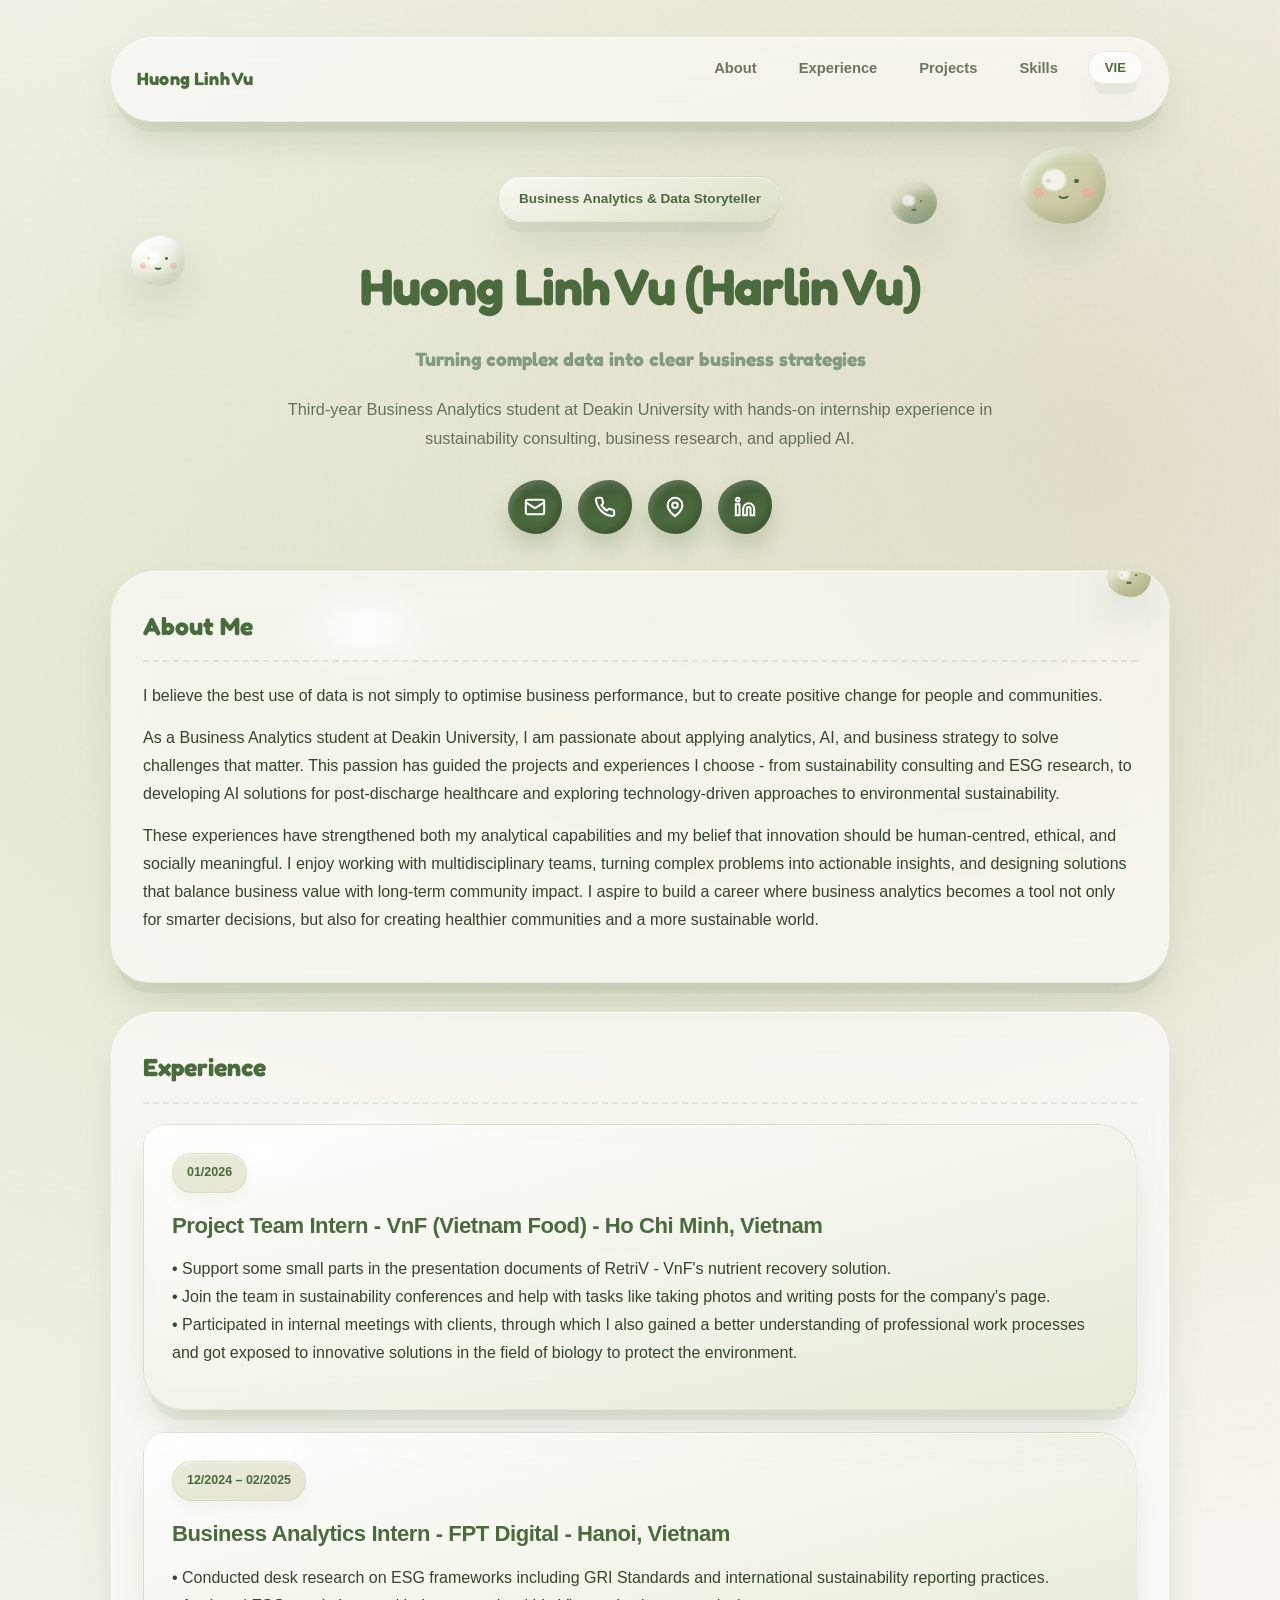
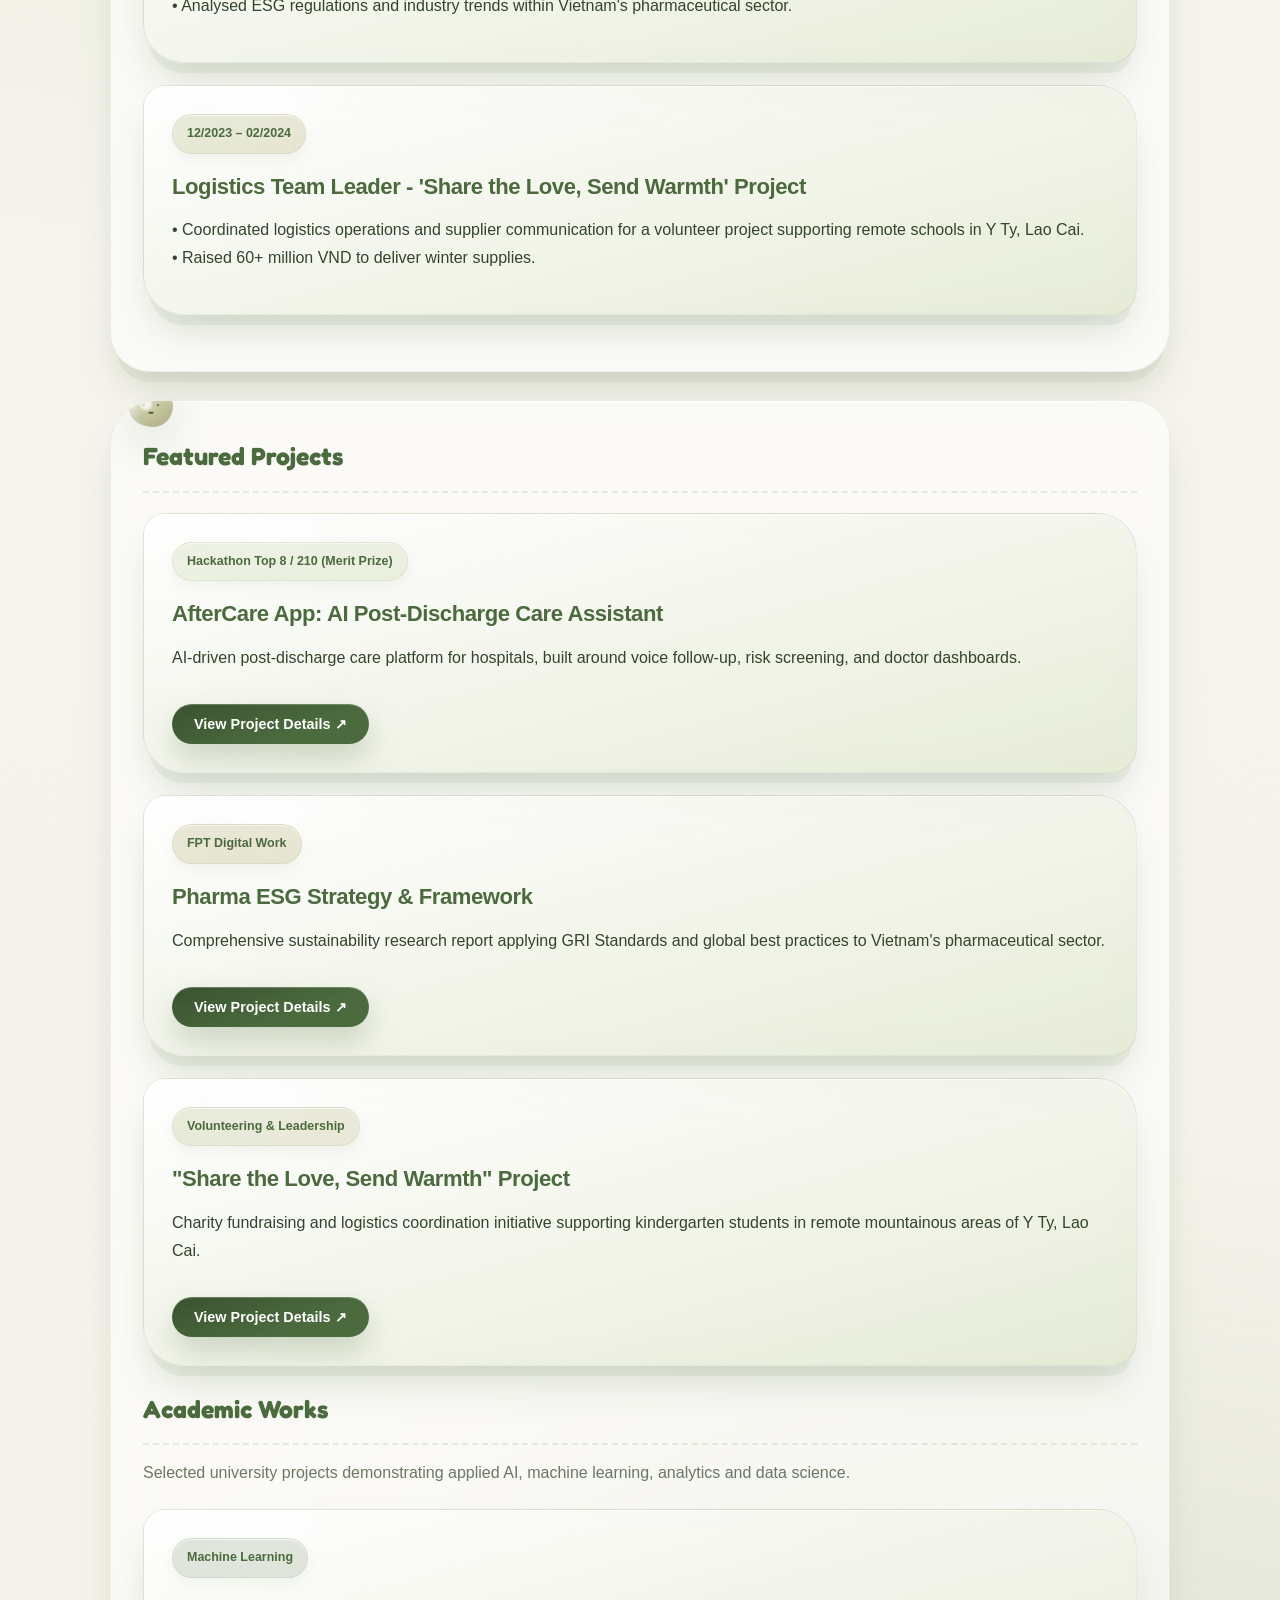
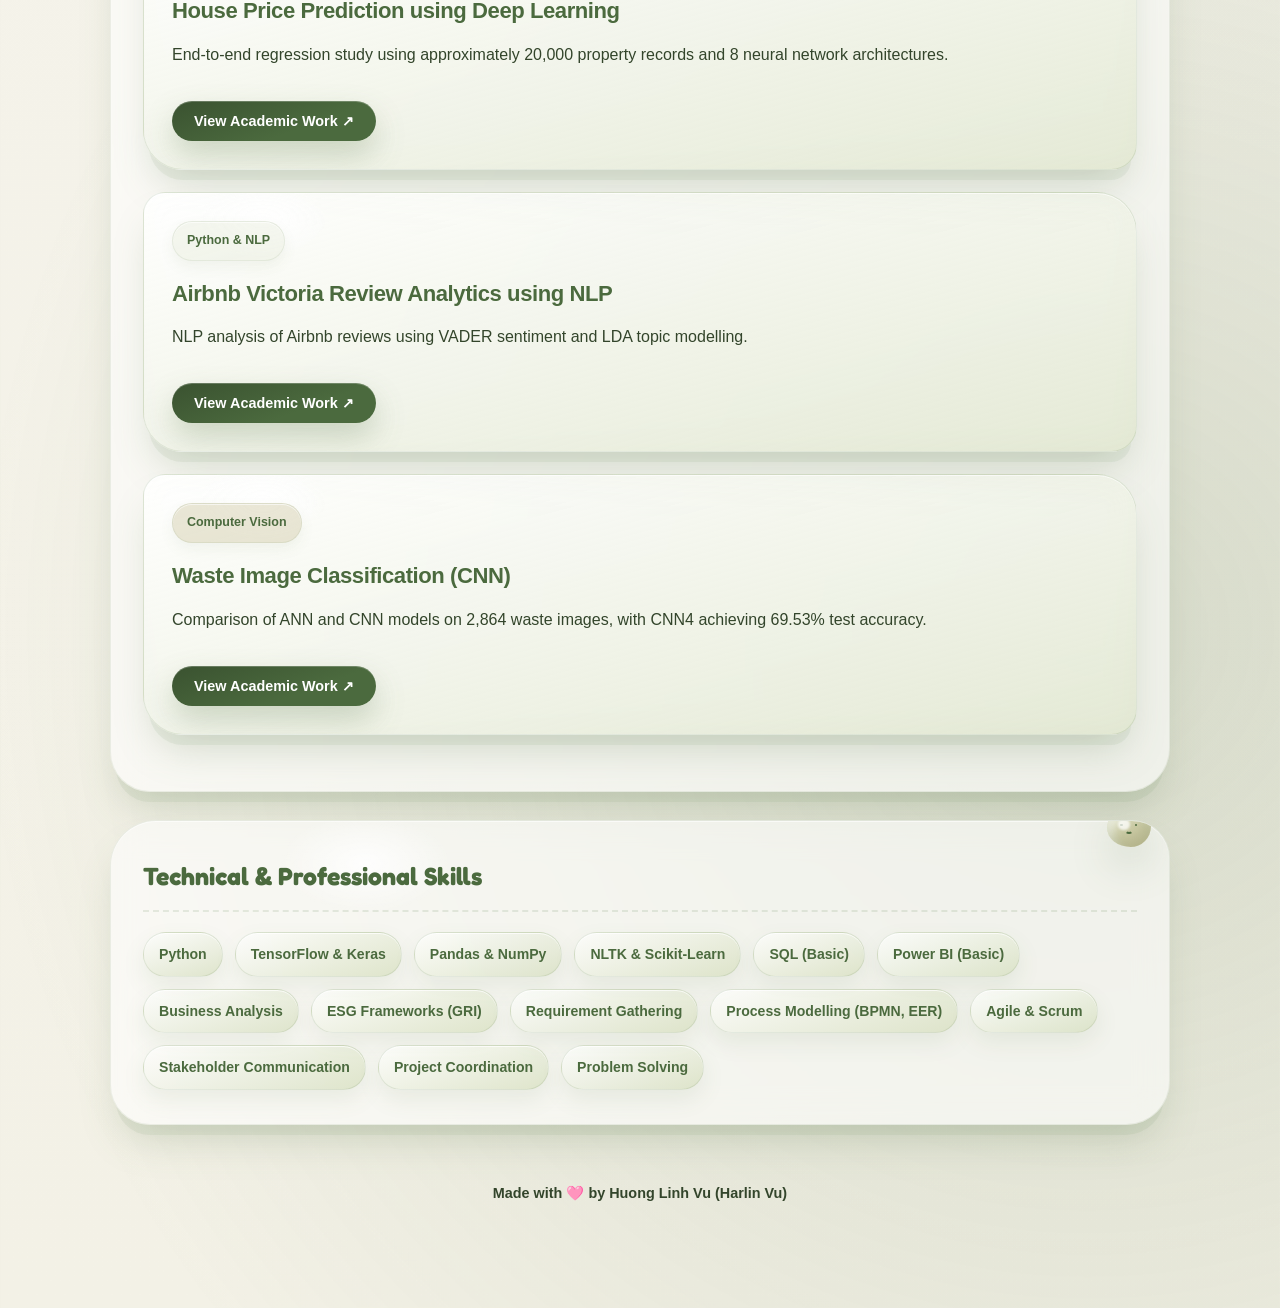
==== commit cf534bfb: "Update index.html" ====
--- a/index.html
+++ b/index.html
@@ -866,9 +866,9 @@
             <div class="project-card">
                 <span class="project-tag" style="background: linear-gradient(135deg, rgba(211,220,186,0.55), rgba(201,191,151,0.38)); color: var(--primary); border: 1px solid rgba(96,125,81,0.10);">01/2026</span>
                 <h3 class="project-title" data-vi="Project Team Intern - VnF (Vietnam Food)" data-en="Project Team Intern - VnF (Vietnam Food)">Project Team Intern - VnF (Vietnam Food) - Ho Chi Minh, Vietnam</h3>
-                <p data-vi="• Hỗ trợ một số phần nhỏ trong tài liệu trình bày của RetriV - giải pháp thu hồi dinh dưỡng của VnF.<br>• Cùng team tham gia vào các hội nghị về sustainability và hỗ trợ các công tác chụp ảnh, viết bài đăng lên trang của công ty.<br> •Tham gia các cuộc họp nội bộ với khách hàng, qua đó cũng đã hiểu hơn về quy trình làm việc chuyên nghiệp và được tiếp xúc với các giải pháp mới lạ trong lĩnh vực sinh học nhằm bảo vệ môi trường."
-                   data-en="• Support some small parts in the presentation documents of RetriV - VnF's nutrient recovery solution. <br>Join the team in sustainability conferences and help with tasks like taking photos and writing posts for the company's page. <br> •Participated in internal meetings with clients, through which I also gained a better understanding of professional work processes and got exposed to innovative solutions in the field of biology to protect the environment.">
-                   • Supported sustainability initiatives involving RetriV, VnF's nutrient recovery solution.<br>• Assisted project teams in documentation, stakeholder communication, and sustainability project coordination.
+                <p data-vi="• Hỗ trợ một số phần nhỏ trong tài liệu trình bày của RetriV - giải pháp thu hồi dinh dưỡng của VnF.<br>• Cùng team tham gia vào các hội nghị về sustainability và hỗ trợ các công tác chụp ảnh, viết bài đăng lên trang của công ty.<br> • Tham gia các cuộc họp nội bộ với khách hàng, qua đó cũng đã hiểu hơn về quy trình làm việc chuyên nghiệp và được tiếp xúc với các giải pháp mới lạ trong lĩnh vực sinh học nhằm bảo vệ môi trường."
+                   data-en="• Support some small parts in the presentation documents of RetriV - VnF's nutrient recovery solution. <br> • Join the team in sustainability conferences and help with tasks like taking photos and writing posts for the company's page. <br> • Participated in internal meetings with clients, through which I also gained a better understanding of professional work processes and got exposed to innovative solutions in the field of biology to protect the environment.">
+                   • Support some small parts in the presentation documents of RetriV - VnF's nutrient recovery solution. <br> • Join the team in sustainability conferences and help with tasks like taking photos and writing posts for the company's page. <br> • Participated in internal meetings with clients, through which I also gained a better understanding of professional work processes and got exposed to innovative solutions in the field of biology to protect the environment.
                 </p>
             </div>
  
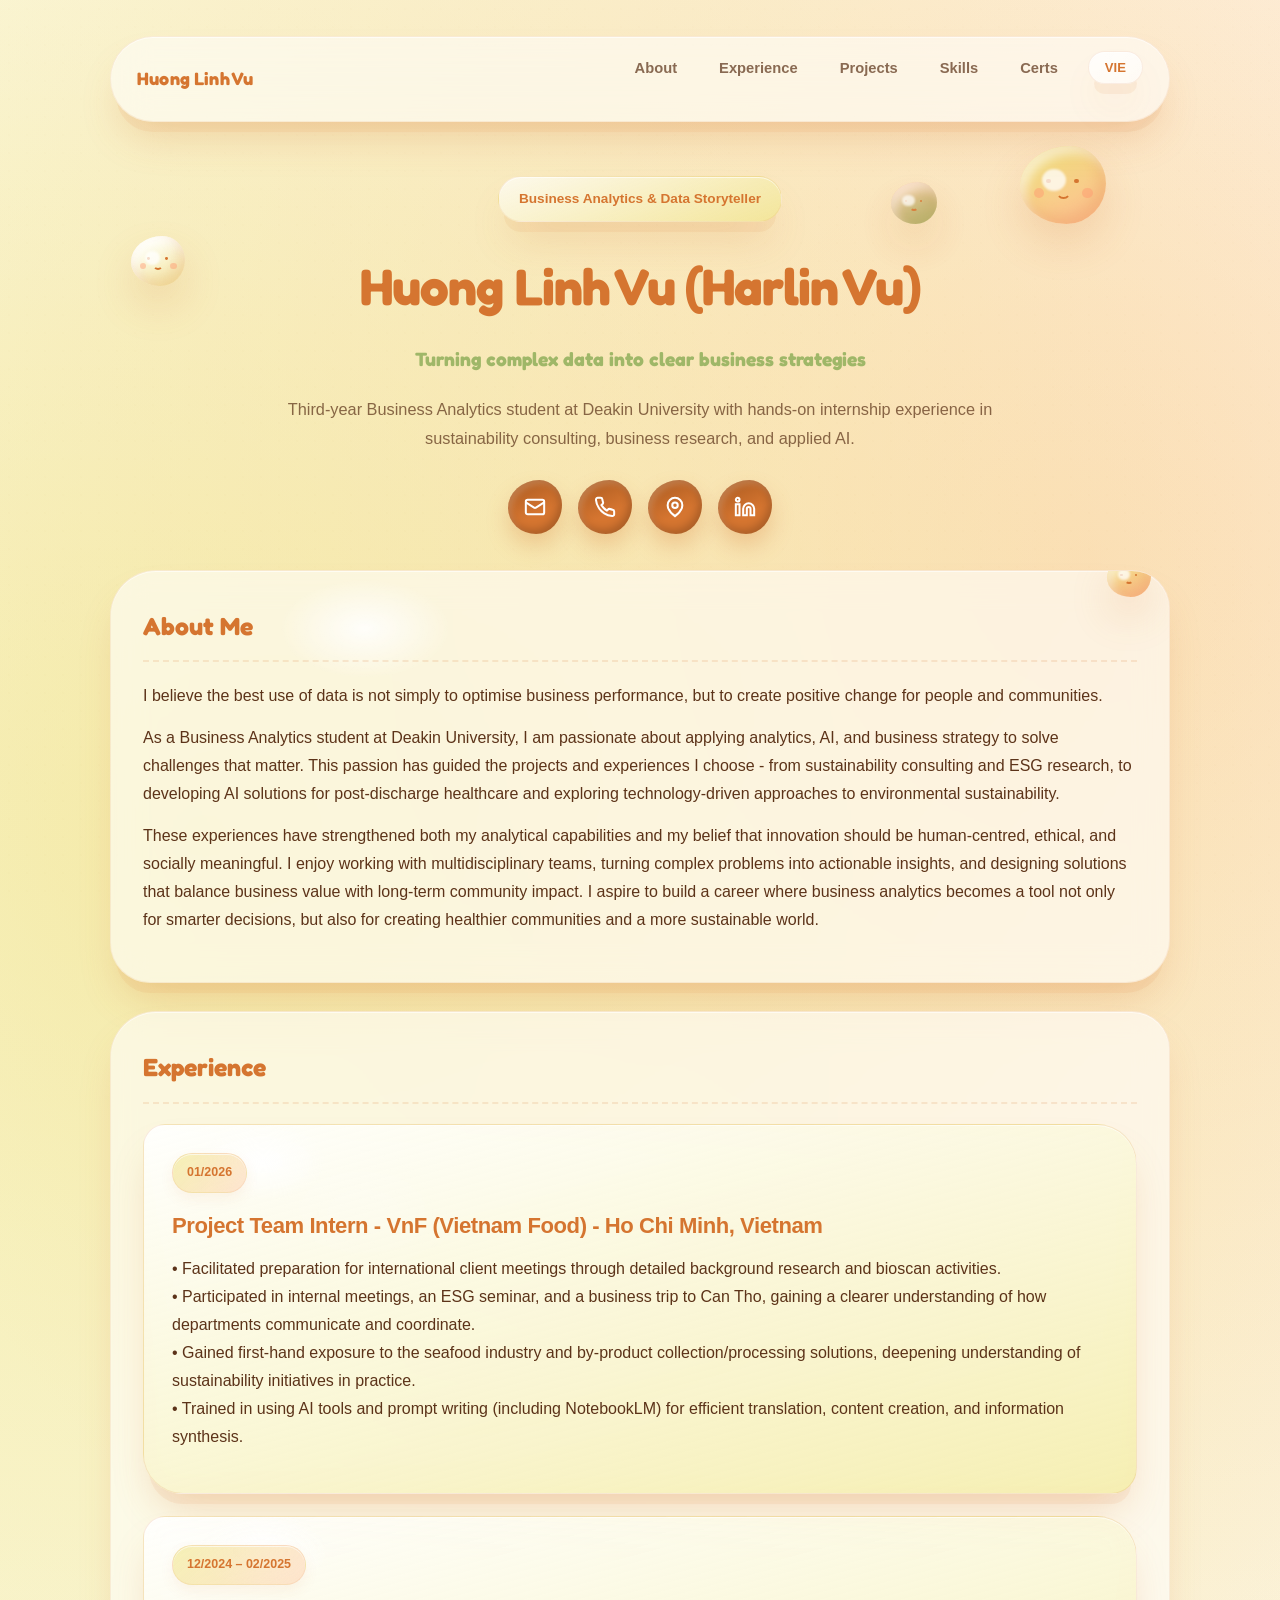
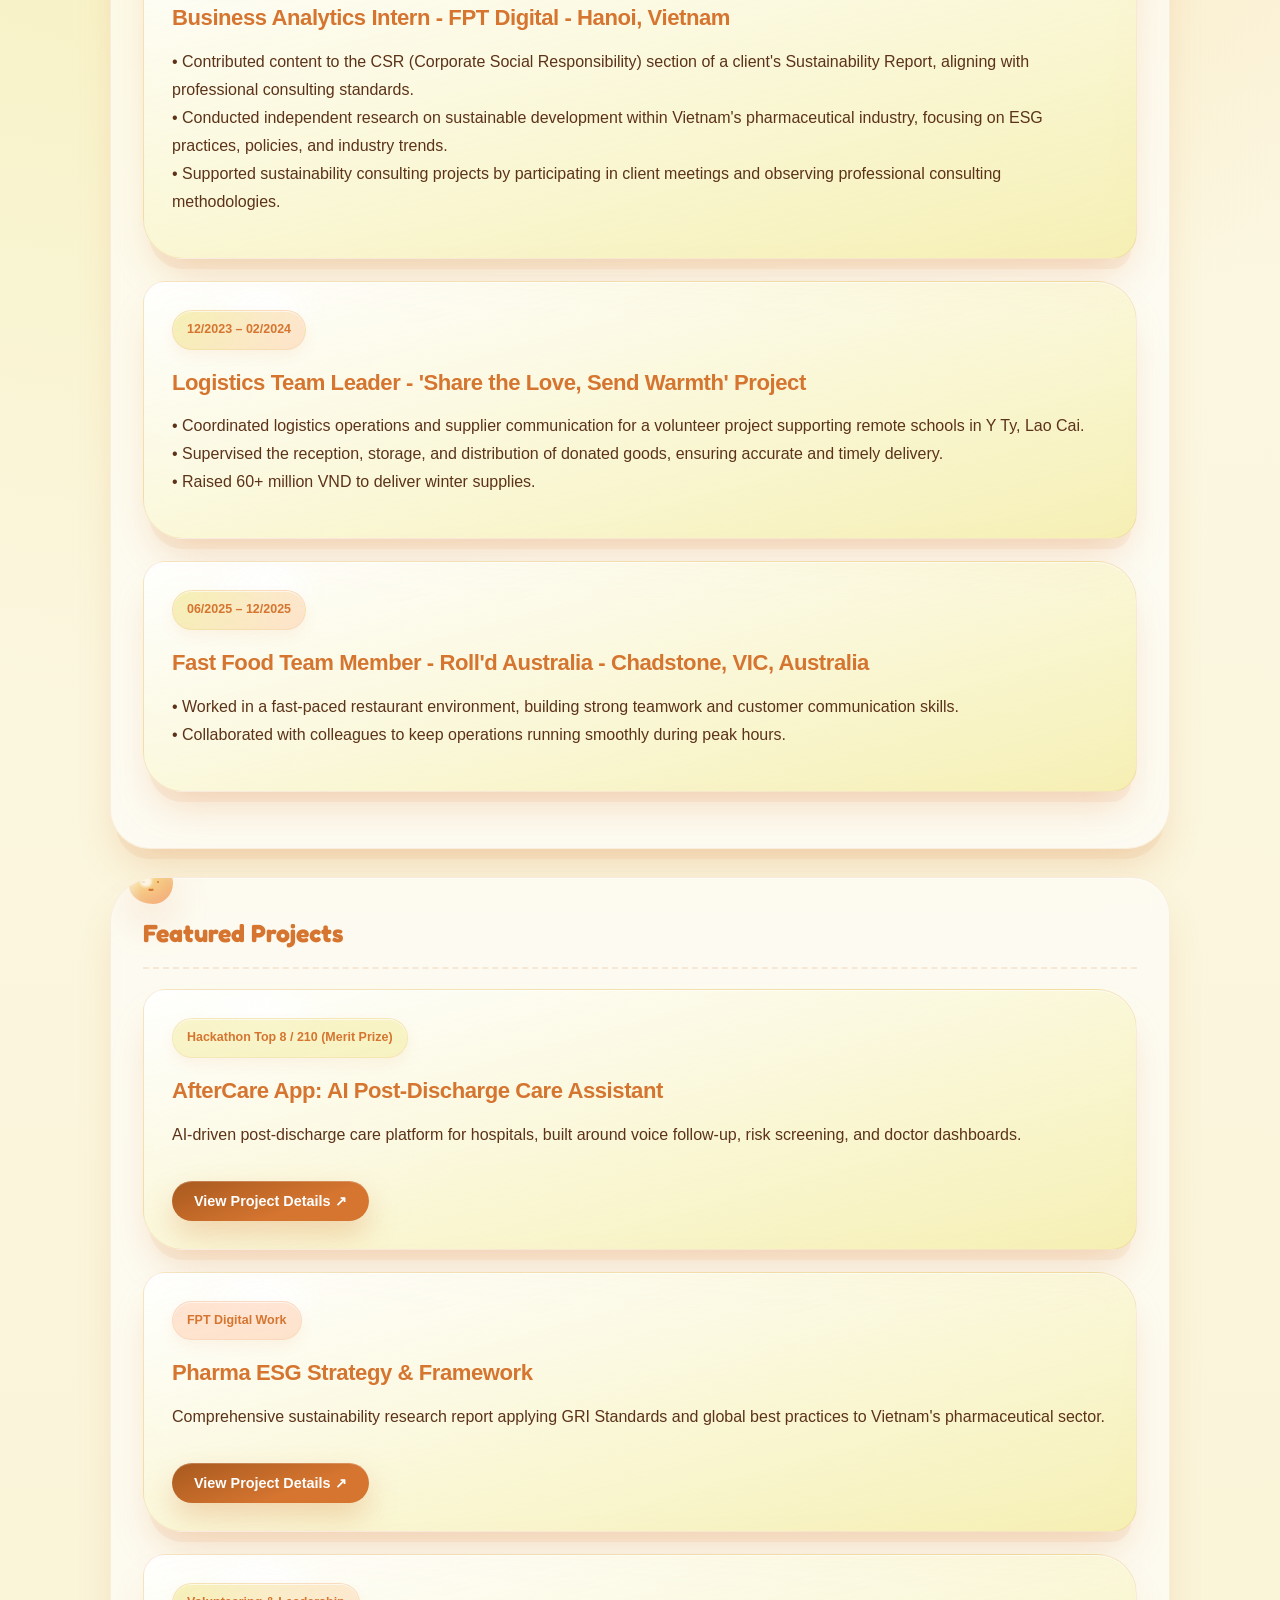
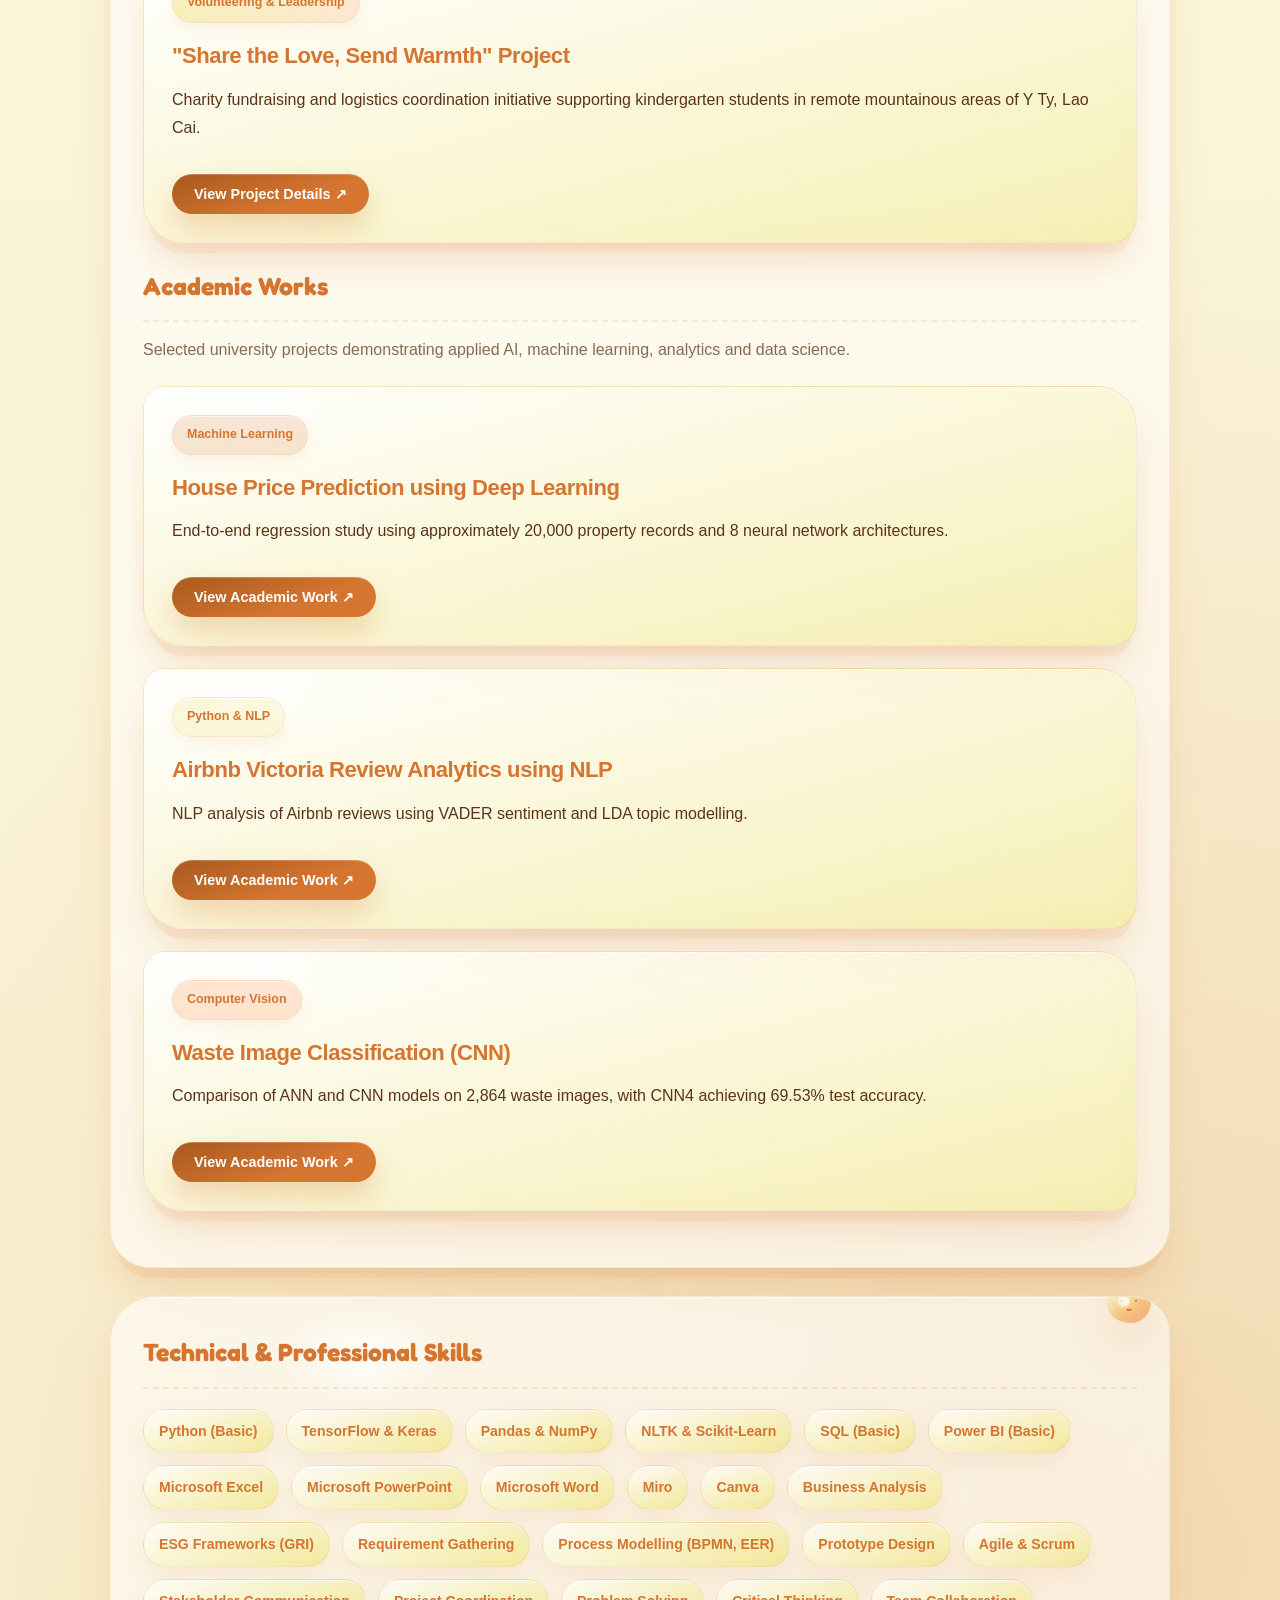
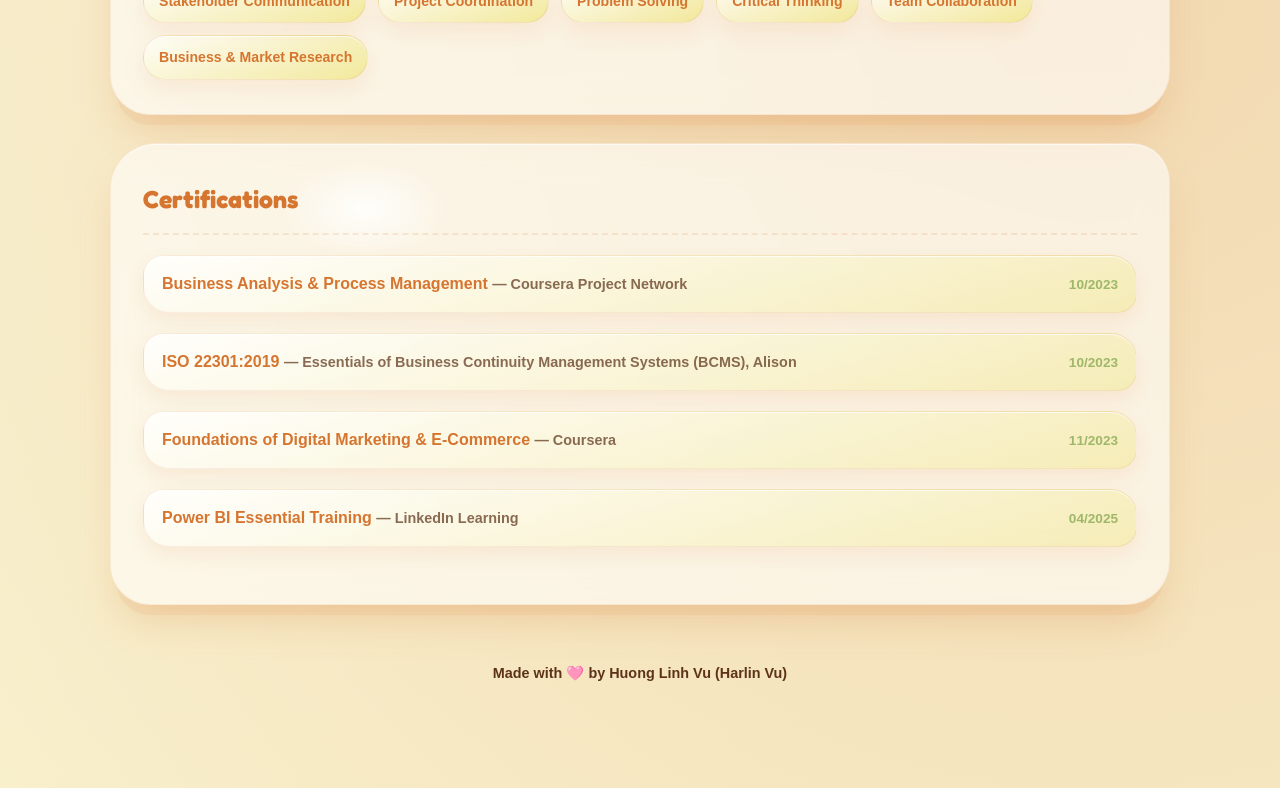
==== commit 88cd6d64: "Portfolio update" ====
--- a/index.html
+++ b/index.html
@@ -11,27 +11,27 @@
     
 <style>
         :root {
-            --bg-color: #f9f8f2;
+            --bg-color: #FBF8E0;
             --surface: rgba(255, 255, 255, 0.58);
             --surface-strong: rgba(255, 255, 255, 0.76);
-            --border-color: rgba(96, 125, 81, 0.14);
-            --primary: #4b6a3e;
-            --primary-deep: #3a5230;
-            --secondary: #849c7d;
-            --surface-accent: #c9bf97;
-            --accent: #d3dcba;
-            --accent-soft: rgba(211, 220, 186, 0.42);
-            --text: #33452b;
-            --muted: rgba(51, 69, 43, 0.72);
-            --shadow: 0 18px 45px rgba(96, 125, 81, 0.14);
-            --shadow-strong: 0 22px 60px rgba(96, 125, 81, 0.20);
-            --glow: 0 0 0 1px rgba(255,255,255,0.55), 0 20px 45px rgba(96,125,81,.16);
+            --border-color: rgba(213, 117, 48, 0.14);
+            --primary: #D57530;
+            --primary-deep: #A8591F;
+            --secondary: #9FB768;
+            --surface-accent: #FFBC92;
+            --accent: #EEE47D;
+            --accent-soft: rgba(238, 228, 125, 0.42);
+            --text: #5C3319;
+            --muted: rgba(92, 51, 25, 0.72);
+            --shadow: 0 18px 45px rgba(213, 117, 48, 0.14);
+            --shadow-strong: 0 22px 60px rgba(213, 117, 48, 0.20);
+            --glow: 0 0 0 1px rgba(255,255,255,0.55), 0 20px 45px rgba(213, 117, 48,.16);
  
             /* Jelly gloss tokens */
             --jelly-bounce: cubic-bezier(.34, 1.2, .64, 1);
             --jelly-shine: radial-gradient(120px 70px at 24% 14%, rgba(255,255,255,.85), rgba(255,255,255,0) 70%);
-            --jelly-shadow: 0 16px 0 -6px rgba(96,125,81,.08), 0 24px 40px -12px rgba(96,125,81,.26), inset 0 1px 0 rgba(255,255,255,.6);
-            --jelly-shadow-hover: 0 20px 0 -8px rgba(96,125,81,.07), 0 28px 46px -14px rgba(96,125,81,.32), inset 0 1px 0 rgba(255,255,255,.7);
+            --jelly-shadow: 0 16px 0 -6px rgba(213, 117, 48,.08), 0 24px 40px -12px rgba(213, 117, 48,.26), inset 0 1px 0 rgba(255,255,255,.6);
+            --jelly-shadow-hover: 0 20px 0 -8px rgba(213, 117, 48,.07), 0 28px 46px -14px rgba(213, 117, 48,.32), inset 0 1px 0 rgba(255,255,255,.7);
         }
  
         @keyframes jelly-float {
@@ -58,10 +58,10 @@
         body {
             font-family: 'Nunito', sans-serif;
             background:
-                radial-gradient(circle at 15% 15%, rgba(211,220,186, 0.55), transparent 30%),
-                radial-gradient(circle at 85% 10%, rgba(201,191,151, 0.45), transparent 26%),
-                radial-gradient(circle at 85% 85%, rgba(96,125,81, 0.20), transparent 28%),
-                linear-gradient(180deg, #f8f6f2 0%, #f3f1e6 100%);
+                radial-gradient(circle at 15% 15%, rgba(238, 228, 125, 0.55), transparent 30%),
+                radial-gradient(circle at 85% 10%, rgba(255, 188, 146, 0.45), transparent 26%),
+                radial-gradient(circle at 85% 85%, rgba(213, 117, 48, 0.20), transparent 28%),
+                linear-gradient(180deg, #FDFBEC 0%, #F8EFCB 100%);
             color: var(--text);
             line-height: 1.75;
             padding: 0;
@@ -74,7 +74,7 @@
             inset: 0;
             pointer-events: none;
             background-image:
-                radial-gradient(rgba(96,125,81,.04) 1px, transparent 1px);
+                radial-gradient(rgba(213, 117, 48,.04) 1px, transparent 1px);
             background-size: 18px 18px;
             opacity: 0.22;
             mix-blend-mode: multiply;
@@ -104,7 +104,7 @@
             transition: opacity 0.25s ease, transform 0.25s ease, visibility 0.25s;
             pointer-events: none;
             z-index: 1000;
-            box-shadow: 0 8px 25px rgba(96,125,81,0.25);
+            box-shadow: 0 8px 25px rgba(213, 117, 48,0.25);
         }
  
         [data-tooltip]::before {
@@ -145,7 +145,7 @@
             background: rgba(255, 255, 255, 0.55);
             backdrop-filter: blur(18px);
             -webkit-backdrop-filter: blur(18px);
-            border: 1px solid rgba(96,125,81, 0.10);
+            border: 1px solid rgba(213, 117, 48, 0.10);
             padding: 14px 26px;
             border-radius: 999px;
             position: sticky;
@@ -174,7 +174,7 @@
             height: 20px;
             border-radius: 60% 40% 55% 45% / 50% 55% 45% 50%;
             background: linear-gradient(155deg, var(--accent), var(--surface-accent));
-            box-shadow: inset -2px -3px 4px rgba(96,125,81,.18), inset 2px 2px 3px rgba(255,255,255,.7);
+            box-shadow: inset -2px -3px 4px rgba(213, 117, 48,.18), inset 2px 2px 3px rgba(255,255,255,.7);
         }
  
         .nav-links {
@@ -198,13 +198,13 @@
  
         .nav-links a:hover {
             color: var(--primary);
-            background: rgba(211,220,186,.36);
+            background: rgba(238, 228, 125,.36);
             transform: translateY(-2px) scale(1.04);
         }
  
         .lang-btn {
             background: linear-gradient(160deg, rgba(255,255,255,.85), rgba(255,255,255,.55));
-            border: 1px solid rgba(96,125,81,.12);
+            border: 1px solid rgba(213, 117, 48,.12);
             color: var(--primary);
             padding: 8px 16px;
             border-radius: 999px;
@@ -217,7 +217,7 @@
  
         .lang-btn:hover {
             transform: translateY(-3px) scale(1.05);
-            background: rgba(211,220,186,.5);
+            background: rgba(238, 228, 125,.5);
         }
  
         .lang-btn:active {
@@ -236,8 +236,8 @@
             display: inline-flex;
             align-items: center;
             gap: 8px;
-            background: linear-gradient(160deg, rgba(255,255,255,.7), rgba(211,220,186,.55));
-            border: 1px solid rgba(96,125,81,.10);
+            background: linear-gradient(160deg, rgba(255,255,255,.7), rgba(238, 228, 125,.55));
+            border: 1px solid rgba(213, 117, 48,.10);
             color: var(--primary);
             padding: 10px 20px;
             border-radius: 999px;
@@ -271,7 +271,7 @@
             border-radius: 58% 42% 46% 54% / 52% 48% 52% 48%;
             pointer-events: none;
             z-index: 0;
-            box-shadow: inset -6px -8px 14px rgba(96,125,81,.20), inset 6px 8px 10px rgba(255,255,255,.55), 0 20px 40px rgba(96,125,81,.18);
+            box-shadow: inset -6px -8px 14px rgba(213, 117, 48,.20), inset 6px 8px 10px rgba(255,255,255,.55), 0 20px 40px rgba(213, 117, 48,.18);
             animation: jelly-float 5.5s ease-in-out infinite;
         }
  
@@ -320,7 +320,7 @@
             width: 12%;
             aspect-ratio: 1;
             border-radius: 50%;
-            background: rgba(255, 154, 158, .45);
+            background: rgba(255, 150, 110, .45);
         }
  
         .jelly-mascot .cheek.l { left: 16%; }
@@ -390,7 +390,7 @@
             height: 54px;
             border-radius: 58% 42% 48% 52% / 52% 46% 54% 48%;
             text-decoration: none;
-            box-shadow: inset -3px -4px 8px rgba(0,0,0,.20), inset 3px 4px 6px rgba(255,255,255,.18), 0 12px 22px rgba(96,125,81,.28);
+            box-shadow: inset -3px -4px 8px rgba(0,0,0,.20), inset 3px 4px 6px rgba(255,255,255,.18), 0 12px 22px rgba(213, 117, 48,.28);
             transition: transform 0.3s var(--jelly-bounce), box-shadow 0.3s ease, border-radius 0.3s ease;
             overflow: hidden;
         }
@@ -413,7 +413,7 @@
  
         .contact-bar a:hover {
             transform: translateY(-4px) scale(1.06);
-            box-shadow: inset -3px -4px 8px rgba(0,0,0,.18), inset 3px 4px 6px rgba(255,255,255,.24), 0 18px 30px rgba(96,125,81,.34);
+            box-shadow: inset -3px -4px 8px rgba(0,0,0,.18), inset 3px 4px 6px rgba(255,255,255,.24), 0 18px 30px rgba(213, 117, 48,.34);
             border-radius: 50%;
         }
  
@@ -439,7 +439,7 @@
         section {
             position: relative;
             background: var(--surface);
-            border: 1px solid rgba(96,125,81,.10);
+            border: 1px solid rgba(213, 117, 48,.10);
             padding: 34px 32px;
             border-radius: 46px 38px 44px 40px;
             box-shadow: var(--jelly-shadow);
@@ -469,7 +469,7 @@
             font-size: 1.55rem;
             color: var(--primary);
             margin-bottom: 20px;
-            border-bottom: 2px dashed rgba(96,125,81,.14);
+            border-bottom: 2px dashed rgba(213, 117, 48,.14);
             padding-bottom: 12px;
             font-weight: 700;
             position: relative;
@@ -495,8 +495,8 @@
  
         .project-card {
             position: relative;
-            background: linear-gradient(165deg, rgba(255,255,255,.88), rgba(211,220,186,.55));
-            border: 1px solid rgba(96,125,81,.14);
+            background: linear-gradient(165deg, rgba(255,255,255,.88), rgba(238, 228, 125,.55));
+            border: 1px solid rgba(213, 117, 48,.14);
             padding: 28px;
             border-radius: 22px 40px 26px 40px;
             margin-bottom: 22px;
@@ -518,7 +518,7 @@
  
         .project-card:hover {
             transform: translateY(-5px);
-            border-color: rgba(96,125,81,.22);
+            border-color: rgba(213, 117, 48,.22);
             box-shadow: var(--jelly-shadow-hover);
             border-radius: 40px 22px 40px 26px;
         }
@@ -535,15 +535,15 @@
             font-weight: 800;
             margin-bottom: 14px;
             border: 1px solid transparent;
-            box-shadow: inset 0 1px 0 rgba(255,255,255,.6), 0 6px 14px rgba(96,125,81,.08);
+            box-shadow: inset 0 1px 0 rgba(255,255,255,.6), 0 6px 14px rgba(213, 117, 48,.08);
         }
  
         .project-title, .project-card p, .project-card .btn { position: relative; z-index: 1; }
  
-        .tag-health { background: rgba(211,220,186,.38); color: var(--primary); border-color: rgba(96,125,81,.10); }
-        .tag-esg { background: rgba(201,191,151,.38); color: var(--primary); border-color: rgba(96,125,81,.10); }
-        .tag-ai { background: rgba(96,125,81,.18); color: var(--primary); border-color: rgba(96,125,81,.10); }
-        .tag-nlp { background: rgba(211,220,186,.22); color: var(--primary); border-color: rgba(96,125,81,.10); }
+        .tag-health { background: rgba(238, 228, 125,.38); color: var(--primary); border-color: rgba(213, 117, 48,.10); }
+        .tag-esg { background: rgba(255, 188, 146,.38); color: var(--primary); border-color: rgba(213, 117, 48,.10); }
+        .tag-ai { background: rgba(213, 117, 48,.18); color: var(--primary); border-color: rgba(213, 117, 48,.10); }
+        .tag-nlp { background: rgba(238, 228, 125,.22); color: var(--primary); border-color: rgba(213, 117, 48,.10); }
  
         .project-title {
             font-family: 'M PLUS Rounded 1c', sans-serif;
@@ -570,7 +570,7 @@
             transition: transform 0.25s ease, box-shadow 0.25s ease;
             cursor: pointer;
             border: none;
-            box-shadow: inset 0 1px 0 rgba(255,255,255,.22), 0 14px 30px rgba(96,125,81,.28);
+            box-shadow: inset 0 1px 0 rgba(255,255,255,.22), 0 14px 30px rgba(213, 117, 48,.28);
             overflow: hidden;
         }
  
@@ -587,7 +587,7 @@
  
         .btn:hover {
             transform: translateY(-3px);
-            box-shadow: inset 0 1px 0 rgba(255,255,255,.28), 0 18px 34px rgba(96,125,81,.34);
+            box-shadow: inset 0 1px 0 rgba(255,255,255,.28), 0 18px 34px rgba(213, 117, 48,.34);
         }
  
         .btn:active {
@@ -597,12 +597,12 @@
         .btn-secondary {
             background: rgba(255,255,255,.62);
             color: var(--primary);
-            border: 1px solid rgba(96,125,81,.16);
-            box-shadow: inset 0 1px 0 rgba(255,255,255,.7), 0 10px 25px rgba(96,125,81,.08);
+            border: 1px solid rgba(213, 117, 48,.16);
+            box-shadow: inset 0 1px 0 rgba(255,255,255,.7), 0 10px 25px rgba(213, 117, 48,.08);
         }
  
         .btn-secondary:hover {
-            background: rgba(211,220,186,.42);
+            background: rgba(238, 228, 125,.42);
             color: var(--primary);
         }
  
@@ -614,22 +614,22 @@
         }
  
         .skill-pill {
-            background: linear-gradient(160deg, rgba(255,255,255,.7), rgba(211,220,186,.7));
+            background: linear-gradient(160deg, rgba(255,255,255,.7), rgba(238, 228, 125,.7));
             color: var(--primary);
-            border: 1px solid rgba(96,125,81,.14);
+            border: 1px solid rgba(213, 117, 48,.14);
             padding: 9px 15px;
             border-radius: 999px;
             font-size: 0.88rem;
             font-weight: 800;
-            box-shadow: inset 0 1px 0 rgba(255,255,255,.7), 0 10px 22px rgba(96,125,81,.10);
+            box-shadow: inset 0 1px 0 rgba(255,255,255,.7), 0 10px 22px rgba(213, 117, 48,.10);
             transition: transform 0.22s ease, box-shadow 0.25s ease, background 0.25s ease;
             display: inline-block;
         }
  
         .skill-pill:hover {
             transform: translateY(-3px);
-            background: linear-gradient(160deg, rgba(255,255,255,.8), rgba(201,191,151,.65));
-            box-shadow: inset 0 1px 0 rgba(255,255,255,.8), 0 14px 26px rgba(96,125,81,.18);
+            background: linear-gradient(160deg, rgba(255,255,255,.8), rgba(255, 188, 146,.65));
+            box-shadow: inset 0 1px 0 rgba(255,255,255,.8), 0 14px 26px rgba(213, 117, 48,.18);
         }
  
         .view-section { display: none; }
@@ -653,8 +653,8 @@
  
         .jelly-bubble {
             position: relative;
-            background: linear-gradient(165deg, rgba(255,255,255,.9), rgba(211,220,186,.6));
-            border: 1px solid rgba(96,125,81,.14);
+            background: linear-gradient(165deg, rgba(255,255,255,.9), rgba(238, 228, 125,.6));
+            border: 1px solid rgba(213, 117, 48,.14);
             border-radius: 30px 40px 32px 42px;
             padding: 18px 16px;
             box-shadow: var(--jelly-shadow);
@@ -674,10 +674,10 @@
             filter: blur(2px);
         }
  
-        .jelly-grid .jelly-bubble:nth-child(4n+1) { background: linear-gradient(165deg, rgba(255,255,255,.9), rgba(96,125,81,.28)); }
-        .jelly-grid .jelly-bubble:nth-child(4n+2) { background: linear-gradient(165deg, rgba(255,255,255,.9), rgba(132,156,125,.42)); }
-        .jelly-grid .jelly-bubble:nth-child(4n+3) { background: linear-gradient(165deg, rgba(255,255,255,.92), rgba(211,220,186,.65)); }
-        .jelly-grid .jelly-bubble:nth-child(4n+4) { background: linear-gradient(165deg, rgba(255,255,255,.88), rgba(201,191,151,.5)); }
+        .jelly-grid .jelly-bubble:nth-child(4n+1) { background: linear-gradient(165deg, rgba(255,255,255,.9), rgba(213, 117, 48,.28)); }
+        .jelly-grid .jelly-bubble:nth-child(4n+2) { background: linear-gradient(165deg, rgba(255,255,255,.9), rgba(159, 183, 104,.42)); }
+        .jelly-grid .jelly-bubble:nth-child(4n+3) { background: linear-gradient(165deg, rgba(255,255,255,.92), rgba(238, 228, 125,.65)); }
+        .jelly-grid .jelly-bubble:nth-child(4n+4) { background: linear-gradient(165deg, rgba(255,255,255,.88), rgba(255, 188, 146,.5)); }
  
         .jelly-bubble:hover {
             transform: translateY(-4px);
@@ -721,18 +721,18 @@
             position: relative;
             padding: 20px 10px;
             border-radius: 30px 40px 32px 42px;
-            background: linear-gradient(165deg, rgba(255,255,255,.85), rgba(211,220,186,.55));
-            border: 1px solid rgba(96,125,81,.14);
+            background: linear-gradient(165deg, rgba(255,255,255,.85), rgba(238, 228, 125,.55));
+            border: 1px solid rgba(213, 117, 48,.14);
             box-shadow: var(--jelly-shadow);
             text-align: center;
             overflow: hidden;
             transition: transform .25s ease, box-shadow .3s ease;
         }
  
-        .metric-row .metric-card:nth-child(4n+1) { background: linear-gradient(165deg, rgba(255,255,255,.85), rgba(96,125,81,.26)); }
-        .metric-row .metric-card:nth-child(4n+2) { background: linear-gradient(165deg, rgba(255,255,255,.85), rgba(132,156,125,.4)); }
-        .metric-row .metric-card:nth-child(4n+3) { background: linear-gradient(165deg, rgba(255,255,255,.88), rgba(211,220,186,.6)); }
-        .metric-row .metric-card:nth-child(4n+4) { background: linear-gradient(165deg, rgba(255,255,255,.82), rgba(201,191,151,.55)); }
+        .metric-row .metric-card:nth-child(4n+1) { background: linear-gradient(165deg, rgba(255,255,255,.85), rgba(213, 117, 48,.26)); }
+        .metric-row .metric-card:nth-child(4n+2) { background: linear-gradient(165deg, rgba(255,255,255,.85), rgba(159, 183, 104,.4)); }
+        .metric-row .metric-card:nth-child(4n+3) { background: linear-gradient(165deg, rgba(255,255,255,.88), rgba(238, 228, 125,.6)); }
+        .metric-row .metric-card:nth-child(4n+4) { background: linear-gradient(165deg, rgba(255,255,255,.82), rgba(255, 188, 146,.55)); }
  
         .metric-card::before {
             content: "";
@@ -763,6 +763,45 @@
             font-size: 0.85rem;
             color: var(--muted);
             font-weight: 700;
+        }
+ 
+        .cert-list {
+            list-style: none;
+            padding-left: 0;
+            margin-top: 18px;
+            display: flex;
+            flex-direction: column;
+            gap: 12px;
+        }
+ 
+        .cert-item {
+            display: flex;
+            justify-content: space-between;
+            align-items: baseline;
+            gap: 14px;
+            background: linear-gradient(165deg, rgba(255,255,255,.85), rgba(238, 228, 125,.42));
+            border: 1px solid rgba(213, 117, 48,.12);
+            padding: 14px 18px;
+            border-radius: 20px 26px 20px 26px;
+            box-shadow: inset 0 1px 0 rgba(255,255,255,.7), 0 8px 18px rgba(213, 117, 48,.10);
+        }
+ 
+        .cert-item .cert-name {
+            font-weight: 800;
+            color: var(--primary);
+        }
+ 
+        .cert-item .cert-issuer {
+            color: var(--muted);
+            font-size: 0.9rem;
+            font-weight: 600;
+        }
+ 
+        .cert-item .cert-date {
+            color: var(--secondary);
+            font-size: 0.85rem;
+            font-weight: 800;
+            white-space: nowrap;
         }
  
         @media (max-width: 720px) {
@@ -789,6 +828,11 @@
             .metric-row {
                 grid-template-columns: repeat(2, 1fr);
             }
+            .cert-item {
+                flex-direction: column;
+                align-items: flex-start;
+                gap: 4px;
+            }
         }
 </style>
  
@@ -805,6 +849,7 @@
             <li><a onclick="showHome('#experience')" data-tooltip="All of my recent experience" data-vi="Kinh nghiệm" data-en="Experience">Experience</a></li>
             <li><a onclick="showHome('#projects')" data-tooltip="These are my projects with all of my fellow teammate" data-vi="Dự án" data-en="Projects">Projects</a></li>
             <li><a onclick="showHome('#skills')" data-tooltip="After learning 3 years in Deakin University, there are all of my skills that I have gained" data-vi="Kỹ năng" data-en="Skills">Skills</a></li>
+            <li><a onclick="showHome('#certifications')" data-tooltip="Certifications and courses I've completed" data-vi="Chứng chỉ" data-en="Certs">Certs</a></li>
             <li><button class="lang-btn" onclick="toggleLanguage()" data-tooltip="Đổi Tiếng Anh / Tiếng Việt"><span id="lang-btn-text">VIE</span></button></li>
         </ul>
     </nav>
@@ -864,29 +909,38 @@
             <h2 data-vi="Experience" data-en="Experience">Experience</h2>
             
             <div class="project-card">
-                <span class="project-tag" style="background: linear-gradient(135deg, rgba(211,220,186,0.55), rgba(201,191,151,0.38)); color: var(--primary); border: 1px solid rgba(96,125,81,0.10);">01/2026</span>
+                <span class="project-tag" style="background: linear-gradient(135deg, rgba(238, 228, 125,0.55), rgba(255, 188, 146,0.38)); color: var(--primary); border: 1px solid rgba(213, 117, 48,0.10);">01/2026</span>
                 <h3 class="project-title" data-vi="Project Team Intern - VnF (Vietnam Food)" data-en="Project Team Intern - VnF (Vietnam Food)">Project Team Intern - VnF (Vietnam Food) - Ho Chi Minh, Vietnam</h3>
-                <p data-vi="• Hỗ trợ một số phần nhỏ trong tài liệu trình bày của RetriV - giải pháp thu hồi dinh dưỡng của VnF.<br>• Cùng team tham gia vào các hội nghị về sustainability và hỗ trợ các công tác chụp ảnh, viết bài đăng lên trang của công ty.<br> • Tham gia các cuộc họp nội bộ với khách hàng, qua đó cũng đã hiểu hơn về quy trình làm việc chuyên nghiệp và được tiếp xúc với các giải pháp mới lạ trong lĩnh vực sinh học nhằm bảo vệ môi trường."
-                   data-en="• Support some small parts in the presentation documents of RetriV - VnF's nutrient recovery solution. <br> • Join the team in sustainability conferences and help with tasks like taking photos and writing posts for the company's page. <br> • Participated in internal meetings with clients, through which I also gained a better understanding of professional work processes and got exposed to innovative solutions in the field of biology to protect the environment.">
-                   • Support some small parts in the presentation documents of RetriV - VnF's nutrient recovery solution. <br> • Join the team in sustainability conferences and help with tasks like taking photos and writing posts for the company's page. <br> • Participated in internal meetings with clients, through which I also gained a better understanding of professional work processes and got exposed to innovative solutions in the field of biology to protect the environment.
+                <p data-vi="• Hỗ trợ chuẩn bị các cuộc họp với khách hàng quốc tế thông qua nghiên cứu nền tảng chi tiết và các hoạt động bioscan.<br>• Tham gia các cuộc họp nội bộ, hội thảo ESG và một chuyến công tác đến Cần Thơ, qua đó hiểu rõ hơn cách các phòng ban giao tiếp và phối hợp.<br>• Tiếp cận trực tiếp với ngành thủy sản và các giải pháp thu hồi, xử lý phụ phẩm, hiểu sâu hơn về ý nghĩa thực tiễn của các sáng kiến bền vững.<br>• Được đào tạo sử dụng công cụ AI và kỹ thuật viết prompt (bao gồm NotebookLM) để hỗ trợ dịch thuật, tổng hợp và tạo nội dung hiệu quả."
+                   data-en="• Facilitated preparation for international client meetings through detailed background research and bioscan activities. <br> • Participated in internal meetings, an ESG seminar, and a business trip to Can Tho, gaining a clearer understanding of how departments communicate and coordinate. <br> • Gained first-hand exposure to the seafood industry and by-product collection/processing solutions, deepening understanding of sustainability initiatives in practice. <br> • Trained in using AI tools and prompt writing (including NotebookLM) for efficient translation, content creation, and information synthesis.">
+                   • Facilitated preparation for international client meetings through detailed background research and bioscan activities. <br> • Participated in internal meetings, an ESG seminar, and a business trip to Can Tho, gaining a clearer understanding of how departments communicate and coordinate. <br> • Gained first-hand exposure to the seafood industry and by-product collection/processing solutions, deepening understanding of sustainability initiatives in practice. <br> • Trained in using AI tools and prompt writing (including NotebookLM) for efficient translation, content creation, and information synthesis.
                 </p>
             </div>
  
             <div class="project-card">
-                <span class="project-tag" style="background: linear-gradient(135deg, rgba(211,220,186,0.55), rgba(201,191,151,0.38)); color: var(--primary); border: 1px solid rgba(96,125,81,0.10);">12/2024 – 02/2025</span>
+                <span class="project-tag" style="background: linear-gradient(135deg, rgba(238, 228, 125,0.55), rgba(255, 188, 146,0.38)); color: var(--primary); border: 1px solid rgba(213, 117, 48,0.10);">12/2024 – 02/2025</span>
                 <h3 class="project-title" data-vi="Business Analytics Intern - FPT Digital" data-en="Business Analytics Intern - FPT Digital">Business Analytics Intern - FPT Digital - Hanoi, Vietnam</h3>
-                <p data-vi="• Nghiên cứu tiêu chuẩn ESG (GRI Standards) và thực tiễn báo cáo phát triển bền vững quốc tế.<br>• Phân tích quy định ESG và xu hướng ngành Dược phẩm tại Việt Nam phục vụ tư vấn chiến lược."
-                   data-en="• Conducted desk research on ESG frameworks including GRI Standards and international sustainability reporting practices.<br>• Analysed ESG regulations and industry trends within Vietnam's pharmaceutical sector.">
-                   • Conducted desk research on ESG frameworks including GRI Standards and international sustainability reporting practices.<br>• Analysed ESG regulations and industry trends within Vietnam's pharmaceutical sector.
+                <p data-vi="• Đóng góp nội dung cho phần CSR (Trách nhiệm xã hội doanh nghiệp) trong Báo cáo Phát triển bền vững của khách hàng, tuân theo tiêu chuẩn tư vấn chuyên nghiệp.<br>• Thực hiện nghiên cứu độc lập về phát triển bền vững trong ngành Dược phẩm Việt Nam, tập trung vào thực tiễn, chính sách và xu hướng ESG.<br>• Hỗ trợ các dự án tư vấn bền vững thông qua việc tham gia họp khách hàng và quan sát phương pháp tư vấn chuyên nghiệp."
+                   data-en="• Contributed content to the CSR (Corporate Social Responsibility) section of a client's Sustainability Report, aligning with professional consulting standards.<br>• Conducted independent research on sustainable development within Vietnam's pharmaceutical industry, focusing on ESG practices, policies, and industry trends.<br>• Supported sustainability consulting projects by participating in client meetings and observing professional consulting methodologies.">
+                   • Contributed content to the CSR (Corporate Social Responsibility) section of a client's Sustainability Report, aligning with professional consulting standards.<br>• Conducted independent research on sustainable development within Vietnam's pharmaceutical industry, focusing on ESG practices, policies, and industry trends.<br>• Supported sustainability consulting projects by participating in client meetings and observing professional consulting methodologies.
                 </p>
             </div>
  
             <div class="project-card">
-                <span class="project-tag" style="background: linear-gradient(135deg, rgba(211,220,186,0.55), rgba(201,191,151,0.38)); color: var(--primary); border: 1px solid rgba(96,125,81,0.10);">12/2023 – 02/2024</span>
+                <span class="project-tag" style="background: linear-gradient(135deg, rgba(238, 228, 125,0.55), rgba(255, 188, 146,0.38)); color: var(--primary); border: 1px solid rgba(213, 117, 48,0.10);">12/2023 – 02/2024</span>
                 <h3 class="project-title" data-vi="Logistics Team Leader - Dự án 'Share the Love, Send Warmth'" data-en="Logistics Team Leader - 'Share the Love, Send Warmth' Project">Logistics Team Leader - 'Share the Love, Send Warmth' Project</h3>
-                <p data-vi="• Điều phối logistics và giao tiếp nhà cung cấp hỗ trợ trường học tại Y Tý, Lào Cai.<br>• Gây quỹ hơn 60 triệu VNĐ trao tặng quà ấm cho học sinh vùng cao."
-                   data-en="• Coordinated logistics operations and supplier communication for a volunteer project supporting remote schools in Y Ty, Lao Cai.<br>• Raised 60+ million VND to deliver winter supplies.">
-                   • Coordinated logistics operations and supplier communication for a volunteer project supporting remote schools in Y Ty, Lao Cai.<br>• Raised 60+ million VND to deliver winter supplies.
+                <p data-vi="• Điều phối logistics và giao tiếp nhà cung cấp hỗ trợ trường học tại Y Tý, Lào Cai.<br>• Giám sát việc tiếp nhận, lưu trữ và phân phối hàng quyên góp, đảm bảo giao hàng đúng thời gian và địa điểm.<br>• Gây quỹ hơn 60 triệu VNĐ trao tặng quà ấm cho học sinh vùng cao."
+                   data-en="• Coordinated logistics operations and supplier communication for a volunteer project supporting remote schools in Y Ty, Lao Cai.<br>• Supervised the reception, storage, and distribution of donated goods, ensuring accurate and timely delivery.<br>• Raised 60+ million VND to deliver winter supplies.">
+                   • Coordinated logistics operations and supplier communication for a volunteer project supporting remote schools in Y Ty, Lao Cai.<br>• Supervised the reception, storage, and distribution of donated goods, ensuring accurate and timely delivery.<br>• Raised 60+ million VND to deliver winter supplies.
+                </p>
+            </div>
+
+            <div class="project-card">
+                <span class="project-tag" style="background: linear-gradient(135deg, rgba(238, 228, 125,0.55), rgba(255, 188, 146,0.38)); color: var(--primary); border: 1px solid rgba(213, 117, 48,0.10);">06/2025 – 12/2025</span>
+                <h3 class="project-title" data-vi="Nhân viên Fast Food - Roll'd Australia" data-en="Fast Food Team Member - Roll'd Australia">Fast Food Team Member - Roll'd Australia - Chadstone, VIC, Australia</h3>
+                <p data-vi="• Làm việc trong môi trường nhà hàng tốc độ cao, rèn luyện kỹ năng làm việc nhóm và giao tiếp với khách hàng.<br>• Phối hợp cùng đồng nghiệp để đảm bảo vận hành trơn tru trong giờ cao điểm."
+                   data-en="• Worked in a fast-paced restaurant environment, building strong teamwork and customer communication skills.<br>• Collaborated with colleagues to keep operations running smoothly during peak hours.">
+                   • Worked in a fast-paced restaurant environment, building strong teamwork and customer communication skills.<br>• Collaborated with colleagues to keep operations running smoothly during peak hours.
                 </p>
             </div>
         </section>
@@ -917,7 +971,7 @@
             </div>
  
             <div class="project-card">
-                <span class="project-tag" style="background: linear-gradient(135deg, rgba(211,220,186,0.52), rgba(201,191,151,0.32)); color: var(--primary); border: 1px solid rgba(96,125,81,0.10);">Volunteering & Leadership</span>
+                <span class="project-tag" style="background: linear-gradient(135deg, rgba(238, 228, 125,0.52), rgba(255, 188, 146,0.32)); color: var(--primary); border: 1px solid rgba(213, 117, 48,0.10);">Volunteering & Leadership</span>
                 <h3 class="project-title">"Share the Love, Send Warmth" Project</h3>
                 <p data-vi="Lập kế hoạch ngân sách và điều phối logistics gây quỹ hơn 60 triệu VNĐ hỗ trợ học sinh vùng cao Y Tý, Lào Cai."
                    data-en="Charity fundraising and logistics coordination initiative supporting kindergarten students in remote mountainous areas of Y Ty, Lao Cai.">
@@ -965,21 +1019,65 @@
             <div class="jelly-mascot corner right" aria-hidden="true"><div class="eyes"><span></span><span></span></div><div class="smile"></div></div>
             <h2 data-vi="Technical & Professional Skills" data-en="Technical & Professional Skills">Technical & Professional Skills</h2>
             <div class="skills-grid">
-                <span class="skill-pill" data-tooltip="Programming Language">Python</span>
+                <span class="skill-pill" data-tooltip="Programming Language">Python (Basic)</span>
                 <span class="skill-pill" data-tooltip="Deep Learning Framework">TensorFlow & Keras</span>
                 <span class="skill-pill" data-tooltip="Data Manipulation">Pandas & NumPy</span>
                 <span class="skill-pill" data-tooltip="Natural Language Processing">NLTK & Scikit-Learn</span>
                 <span class="skill-pill" data-tooltip="Database Queries">SQL (Basic)</span>
                 <span class="skill-pill" data-tooltip="Data Visualisation">Power BI (Basic)</span>
+                <span class="skill-pill" data-tooltip="Office Suite">Microsoft Excel</span>
+                <span class="skill-pill" data-tooltip="Office Suite">Microsoft PowerPoint</span>
+                <span class="skill-pill" data-tooltip="Office Suite">Microsoft Word</span>
+                <span class="skill-pill" data-tooltip="Collaboration & Whiteboarding">Miro</span>
+                <span class="skill-pill" data-tooltip="Design Tool">Canva</span>
                 <span class="skill-pill" data-tooltip="Business Strategy & Ops">Business Analysis</span>
                 <span class="skill-pill" data-tooltip="Sustainability Reporting">ESG Frameworks (GRI)</span>
                 <span class="skill-pill" data-tooltip="Eliciting Stakeholder Needs">Requirement Gathering</span>
                 <span class="skill-pill" data-tooltip="Workflow & Data Mapping">Process Modelling (BPMN, EER)</span>
+                <span class="skill-pill" data-tooltip="Wireframing & Mockups">Prototype Design</span>
                 <span class="skill-pill" data-tooltip="Project Management">Agile & Scrum</span>
                 <span class="skill-pill" data-tooltip="Client & Team Interaction">Stakeholder Communication</span>
                 <span class="skill-pill" data-tooltip="Logistics & Event Planning">Project Coordination</span>
                 <span class="skill-pill" data-tooltip="Analytical Thinking">Problem Solving</span>
-            </div>
+                <span class="skill-pill" data-tooltip="Analytical Thinking">Critical Thinking</span>
+                <span class="skill-pill" data-tooltip="Working Across Teams">Team Collaboration</span>
+                <span class="skill-pill" data-tooltip="Finding & Synthesising Information">Business & Market Research</span>
+            </div>
+        </section>
+
+        <!-- Certifications Section -->
+        <section id="certifications">
+            <h2 data-vi="Certifications" data-en="Certifications">Certifications</h2>
+            <ul class="cert-list">
+                <li class="cert-item">
+                    <span>
+                        <span class="cert-name" data-vi="Phân tích Kinh doanh & Quản lý Quy trình" data-en="Business Analysis & Process Management">Business Analysis & Process Management</span>
+                        <span class="cert-issuer"> — Coursera Project Network</span>
+                    </span>
+                    <span class="cert-date">10/2023</span>
+                </li>
+                <li class="cert-item">
+                    <span>
+                        <span class="cert-name">ISO 22301:2019</span>
+                        <span class="cert-issuer" data-vi=" — Nền tảng Quản lý Liên tục Kinh doanh (BCMS), Alison" data-en=" — Essentials of Business Continuity Management Systems (BCMS), Alison"> — Essentials of Business Continuity Management Systems (BCMS), Alison</span>
+                    </span>
+                    <span class="cert-date">10/2023</span>
+                </li>
+                <li class="cert-item">
+                    <span>
+                        <span class="cert-name" data-vi="Nền tảng Marketing số & Thương mại điện tử" data-en="Foundations of Digital Marketing & E-Commerce">Foundations of Digital Marketing & E-Commerce</span>
+                        <span class="cert-issuer"> — Coursera</span>
+                    </span>
+                    <span class="cert-date">11/2023</span>
+                </li>
+                <li class="cert-item">
+                    <span>
+                        <span class="cert-name" data-vi="Khóa học Power BI Cơ bản" data-en="Power BI Essential Training">Power BI Essential Training</span>
+                        <span class="cert-issuer"> — LinkedIn Learning</span>
+                    </span>
+                    <span class="cert-date">04/2025</span>
+                </li>
+            </ul>
         </section>
     </div>
  
@@ -1017,24 +1115,24 @@
             <h3 style="margin-top:24px;font-size:1.1rem;">My Role</h3>
             <div class="jelly-grid">
                 <div class="jelly-bubble">
+                    <div class="bubble-kicker">Business Analysis</div>
+                    <div class="bubble-value">Product strategy lead</div>
+                    <div class="bubble-note">Took charge of business analysis and product strategy for the platform.</div>
+                </div>
+                <div class="jelly-bubble">
                     <div class="bubble-kicker">Market Research</div>
                     <div class="bubble-value">Problem validation</div>
-                    <div class="bubble-note">Validated the need for post-discharge care through market and customer analysis.</div>
+                    <div class="bubble-note">Conducted market research, competitor analysis, and requirement gathering to validate the need for post-discharge care.</div>
                 </div>
                 <div class="jelly-bubble">
-                    <div class="bubble-kicker">GTM</div>
-                    <div class="bubble-value">Go-to-market strategy</div>
-                    <div class="bubble-note">Defined customer segments, value proposition, and market entry direction.</div>
+                    <div class="bubble-kicker">Product Definition</div>
+                    <div class="bubble-value">Feature scoping</div>
+                    <div class="bubble-note">Defined product features and collaborated with developers to deliver an MVP.</div>
                 </div>
                 <div class="jelly-bubble">
-                    <div class="bubble-kicker">Cost Model</div>
-                    <div class="bubble-value">SaaS feasibility</div>
-                    <div class="bubble-note">Estimated infrastructure and deployment cost to assess commercial viability.</div>
-                </div>
-                <div class="jelly-bubble">
-                    <div class="bubble-kicker">Technical Support</div>
-                    <div class="bubble-value">VNPT research</div>
-                    <div class="bubble-note">Researched Smartbot, SmartVoice, APIs, and integration workflow for the dev team.</div>
+                    <div class="bubble-kicker">Pitch</div>
+                    <div class="bubble-value">Judge presentation</div>
+                    <div class="bubble-note">Presented the full solution to mentors and judges alongside teammates during Vietnamese Students HackAIthon 2026.</div>
                 </div>
             </div>
  
@@ -1094,9 +1192,9 @@
  
             <h3 style="margin-top:24px;font-size:1.1rem;">My Role</h3>
             <div class="jelly-grid">
+                <div class="jelly-bubble"><div class="bubble-kicker">CSR Writing</div><div class="bubble-value">Sustainability Report content</div><div class="bubble-note">Contributed content to the CSR section of a client's Sustainability Report, aligned with professional consulting standards.</div></div>
                 <div class="jelly-bubble"><div class="bubble-kicker">Research</div><div class="bubble-value">Secondary research</div><div class="bubble-note">Synthesised information from ESG-related materials, industry sources, and policy-oriented references.</div></div>
                 <div class="jelly-bubble"><div class="bubble-kicker">Benchmarking</div><div class="bubble-value">Global & Vietnam</div><div class="bubble-note">Compared global pharmaceutical ESG practices with the Vietnamese market context.</div></div>
-                <div class="jelly-bubble"><div class="bubble-kicker">Strategy</div><div class="bubble-value">Recommendations</div><div class="bubble-note">Supported the development of strategic directions and presentation materials for the consulting work.</div></div>
                 <div class="jelly-bubble"><div class="bubble-kicker">Confidentiality</div><div class="bubble-value">Client-owned material</div><div class="bubble-note">The original deck cannot be publicly shared because it belongs to FPT.</div></div>
             </div>
  
@@ -1271,7 +1369,7 @@
     <div id="project-sharethelove" class="view-section">
         <button class="btn btn-secondary" onclick="showHome('#projects')" data-tooltip="Return to main page" style="margin-bottom: 20px;">← <span data-vi="Quay lại Portfolio" data-en="Back to Portfolio">Back to Portfolio</span></button>
         <section>
-            <span class="project-tag" style="background:rgba(211,220,186,0.42); color:var(--primary); border: 2px solid rgba(96,125,81,0.18);">Volunteering & Leadership</span>
+            <span class="project-tag" style="background:rgba(238, 228, 125,0.42); color:var(--primary); border: 2px solid rgba(213, 117, 48,0.18);">Volunteering & Leadership</span>
             <h2 style="border:none; margin-top:10px;">"Share the Love, Send Warmth" Project</h2>
             <p style="font-weight: 800; color: var(--secondary);">Community fundraising and logistics</p>
  
@@ -1292,7 +1390,7 @@
             <div class="jelly-grid">
                 <div class="jelly-bubble"><div class="bubble-kicker">Leadership</div><div class="bubble-value">Logistics Team Leader</div><div class="bubble-note">Managed budget planning, logistics coordination, and supplier communication.</div></div>
                 <div class="jelly-bubble"><div class="bubble-kicker">Fundraising</div><div class="bubble-value">Campaign planning</div><div class="bubble-note">Organised fundraising activities, including handcrafted product sales.</div></div>
-                <div class="jelly-bubble"><div class="bubble-kicker">Operations</div><div class="bubble-value">Distribution support</div><div class="bubble-note">Help supervise inventory and the distribution of donated items.</div></div>
+                <div class="jelly-bubble"><div class="bubble-kicker">Operations</div><div class="bubble-value">Distribution support</div><div class="bubble-note">Supervised the reception, storage, and distribution of donated items.</div></div>
             </div>
  
             <h3 style="margin-top:24px;font-size:1.1rem;">Outcome</h3>
@@ -1358,4 +1456,3 @@
  
 </body>
 </html>
-
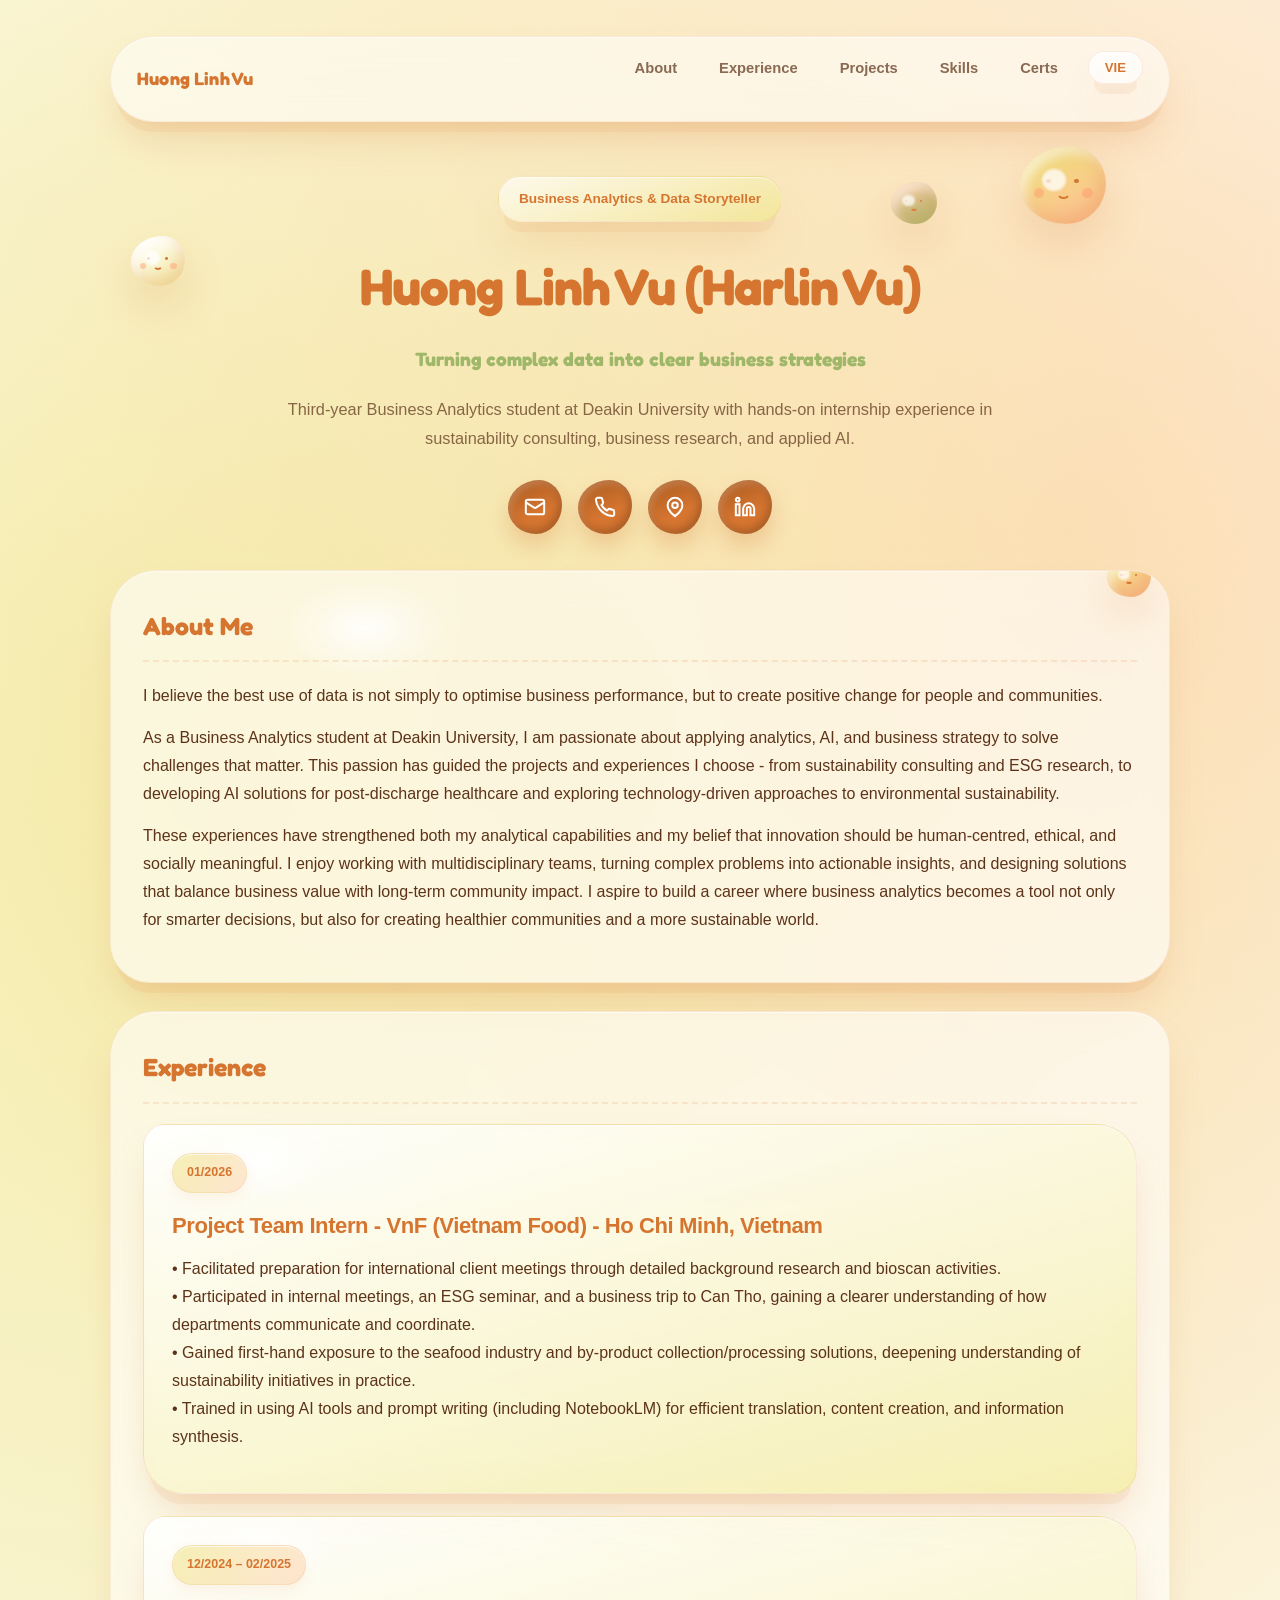
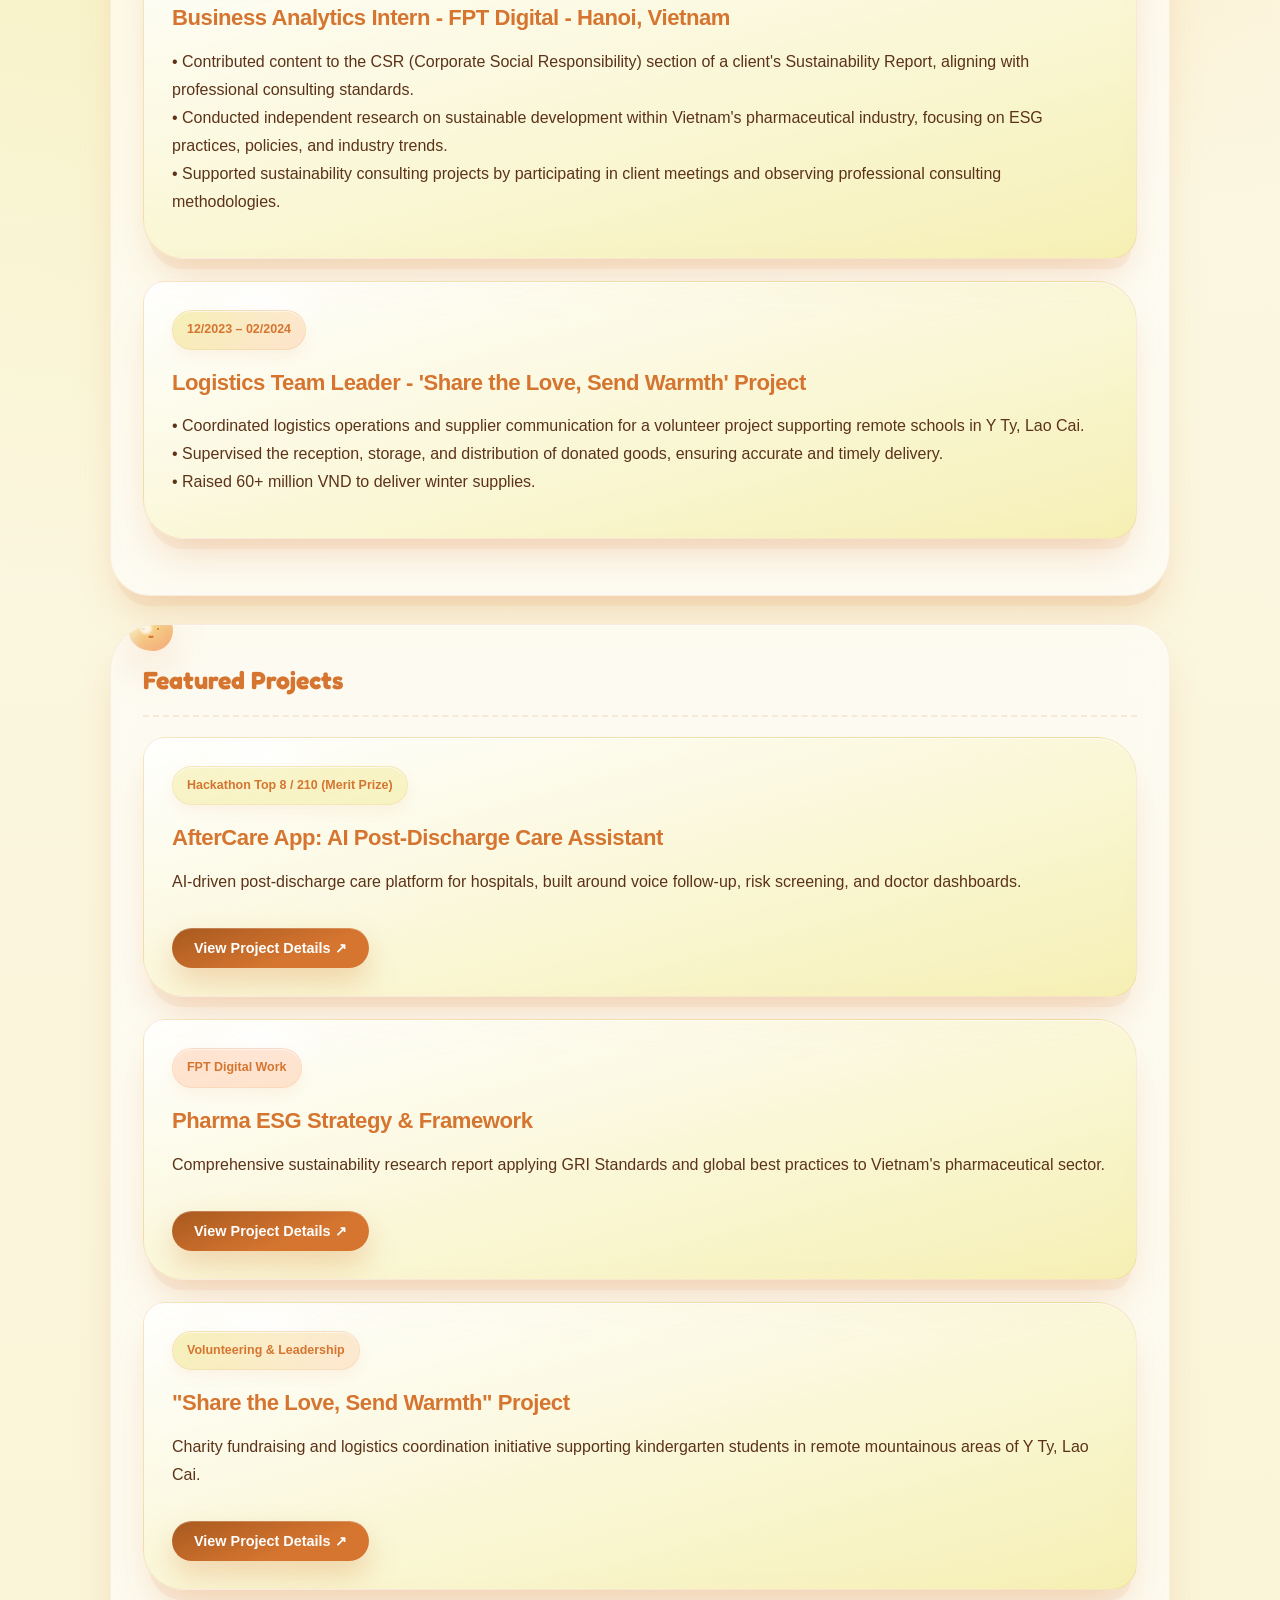
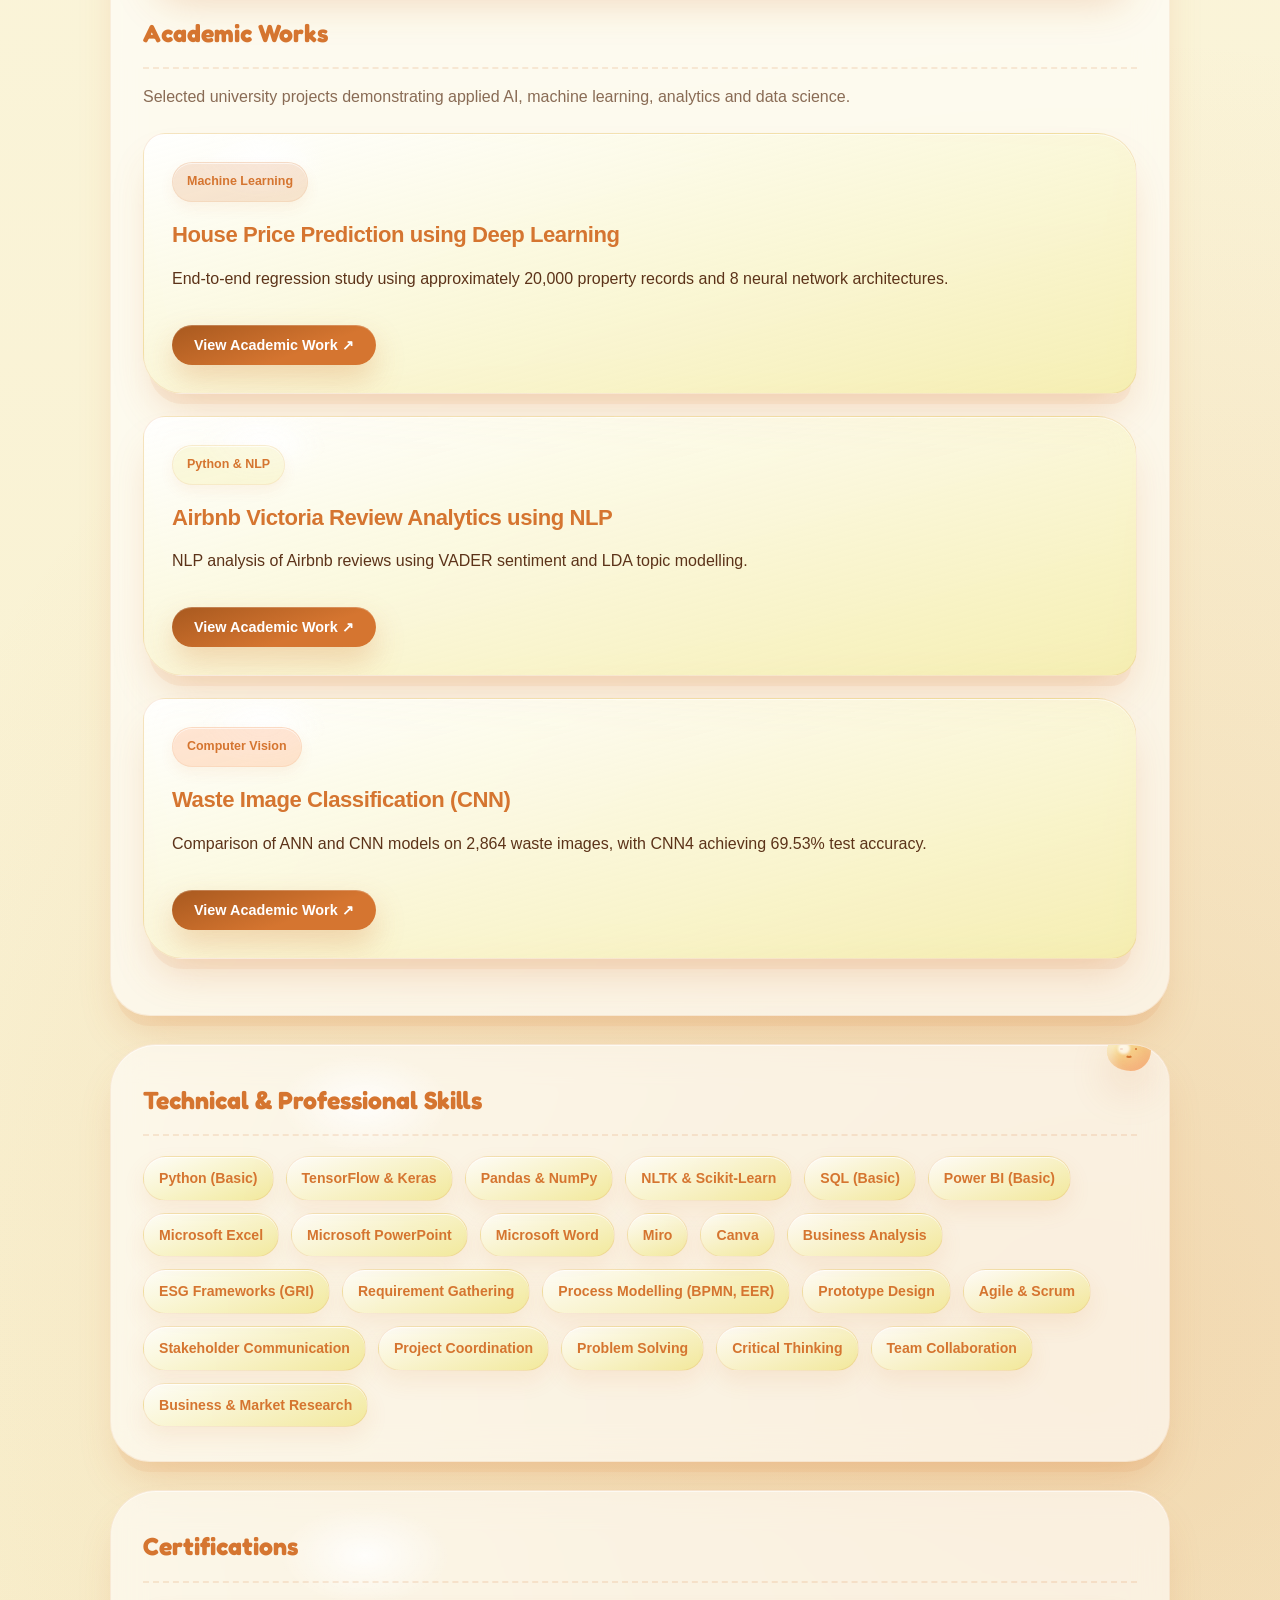
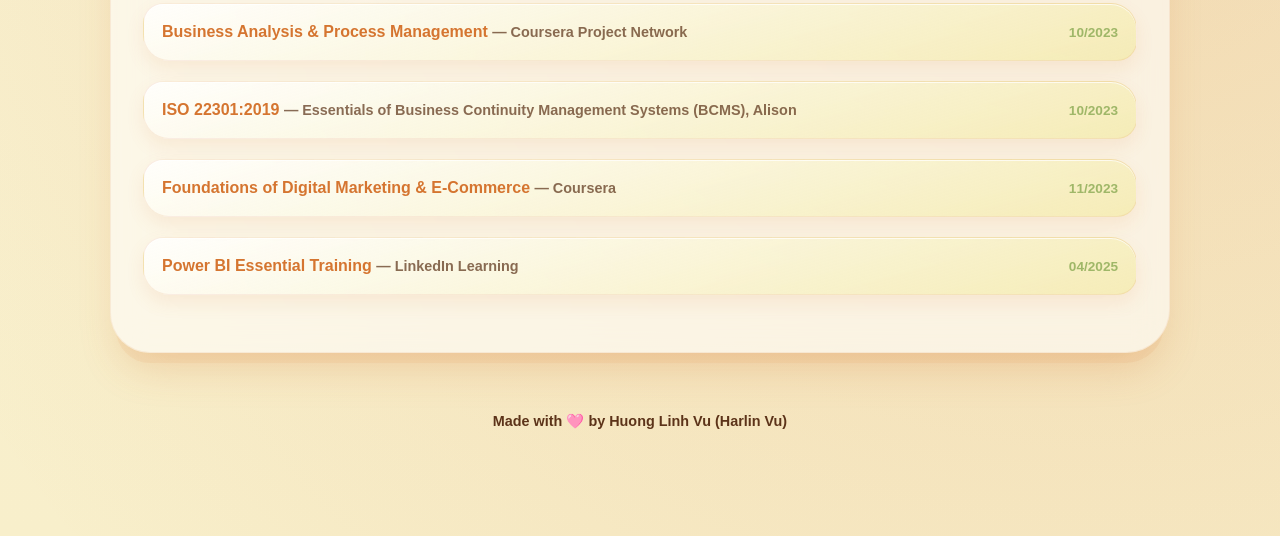
==== commit 8ed6e761: "Remove Fast Food Team Member project card Removed project card details for Fast Food Team Member rol" ====
--- a/index.html
+++ b/index.html
@@ -934,15 +934,7 @@
                    • Coordinated logistics operations and supplier communication for a volunteer project supporting remote schools in Y Ty, Lao Cai.<br>• Supervised the reception, storage, and distribution of donated goods, ensuring accurate and timely delivery.<br>• Raised 60+ million VND to deliver winter supplies.
                 </p>
             </div>
-
-            <div class="project-card">
-                <span class="project-tag" style="background: linear-gradient(135deg, rgba(238, 228, 125,0.55), rgba(255, 188, 146,0.38)); color: var(--primary); border: 1px solid rgba(213, 117, 48,0.10);">06/2025 – 12/2025</span>
-                <h3 class="project-title" data-vi="Nhân viên Fast Food - Roll'd Australia" data-en="Fast Food Team Member - Roll'd Australia">Fast Food Team Member - Roll'd Australia - Chadstone, VIC, Australia</h3>
-                <p data-vi="• Làm việc trong môi trường nhà hàng tốc độ cao, rèn luyện kỹ năng làm việc nhóm và giao tiếp với khách hàng.<br>• Phối hợp cùng đồng nghiệp để đảm bảo vận hành trơn tru trong giờ cao điểm."
-                   data-en="• Worked in a fast-paced restaurant environment, building strong teamwork and customer communication skills.<br>• Collaborated with colleagues to keep operations running smoothly during peak hours.">
-                   • Worked in a fast-paced restaurant environment, building strong teamwork and customer communication skills.<br>• Collaborated with colleagues to keep operations running smoothly during peak hours.
-                </p>
-            </div>
+            
         </section>
  
         <!-- Projects Section -->
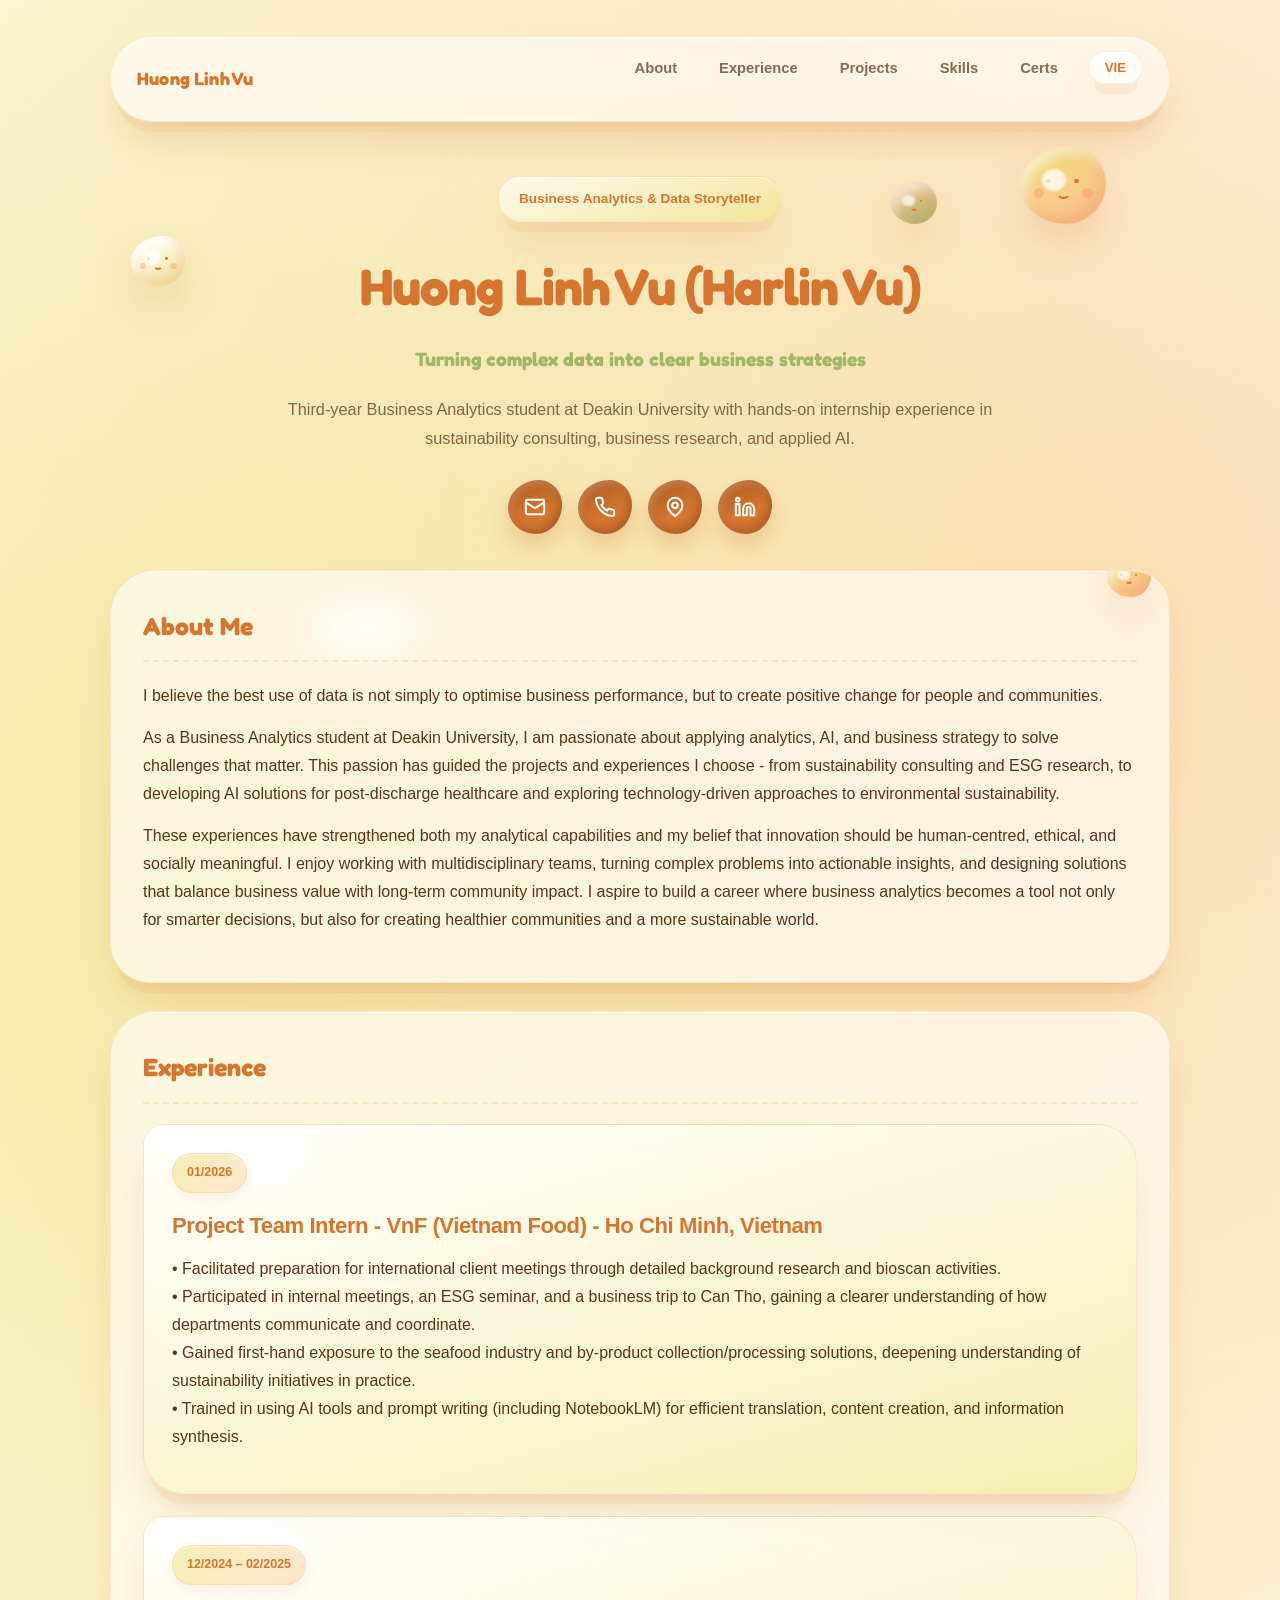
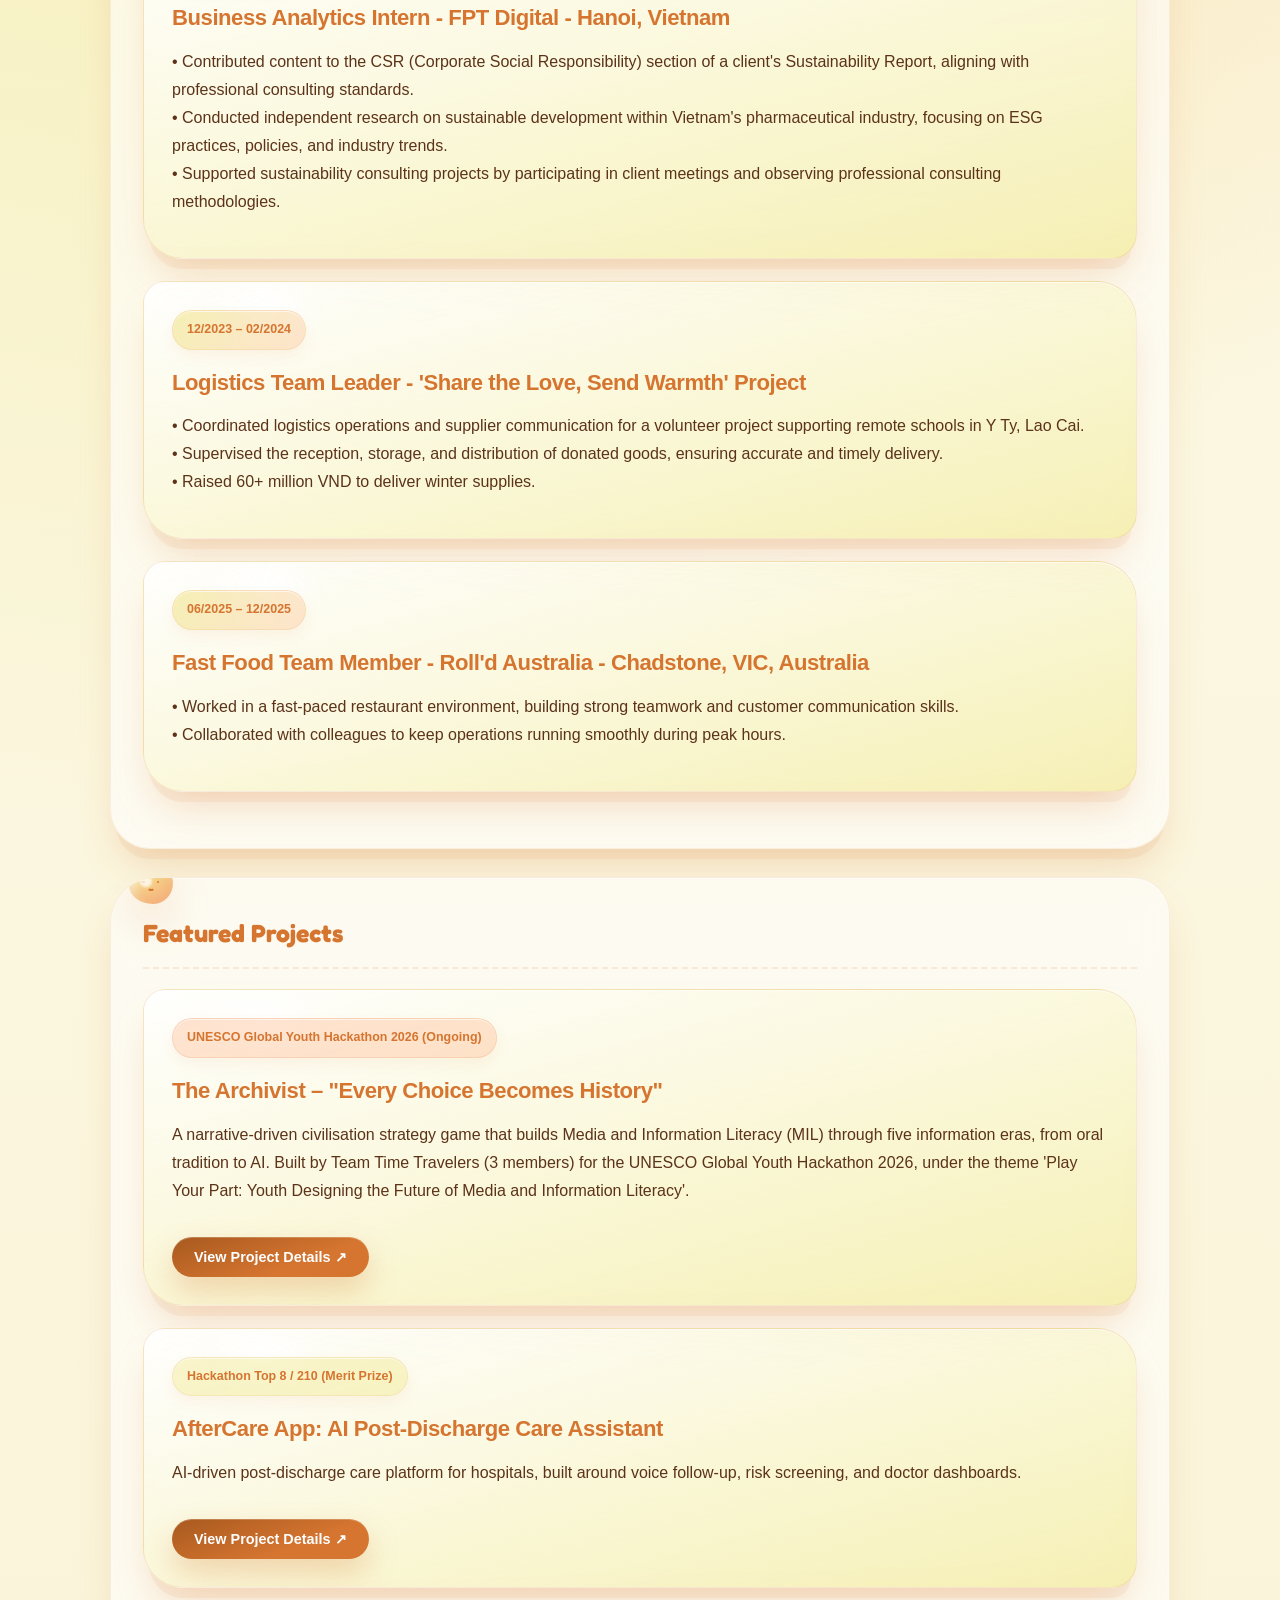
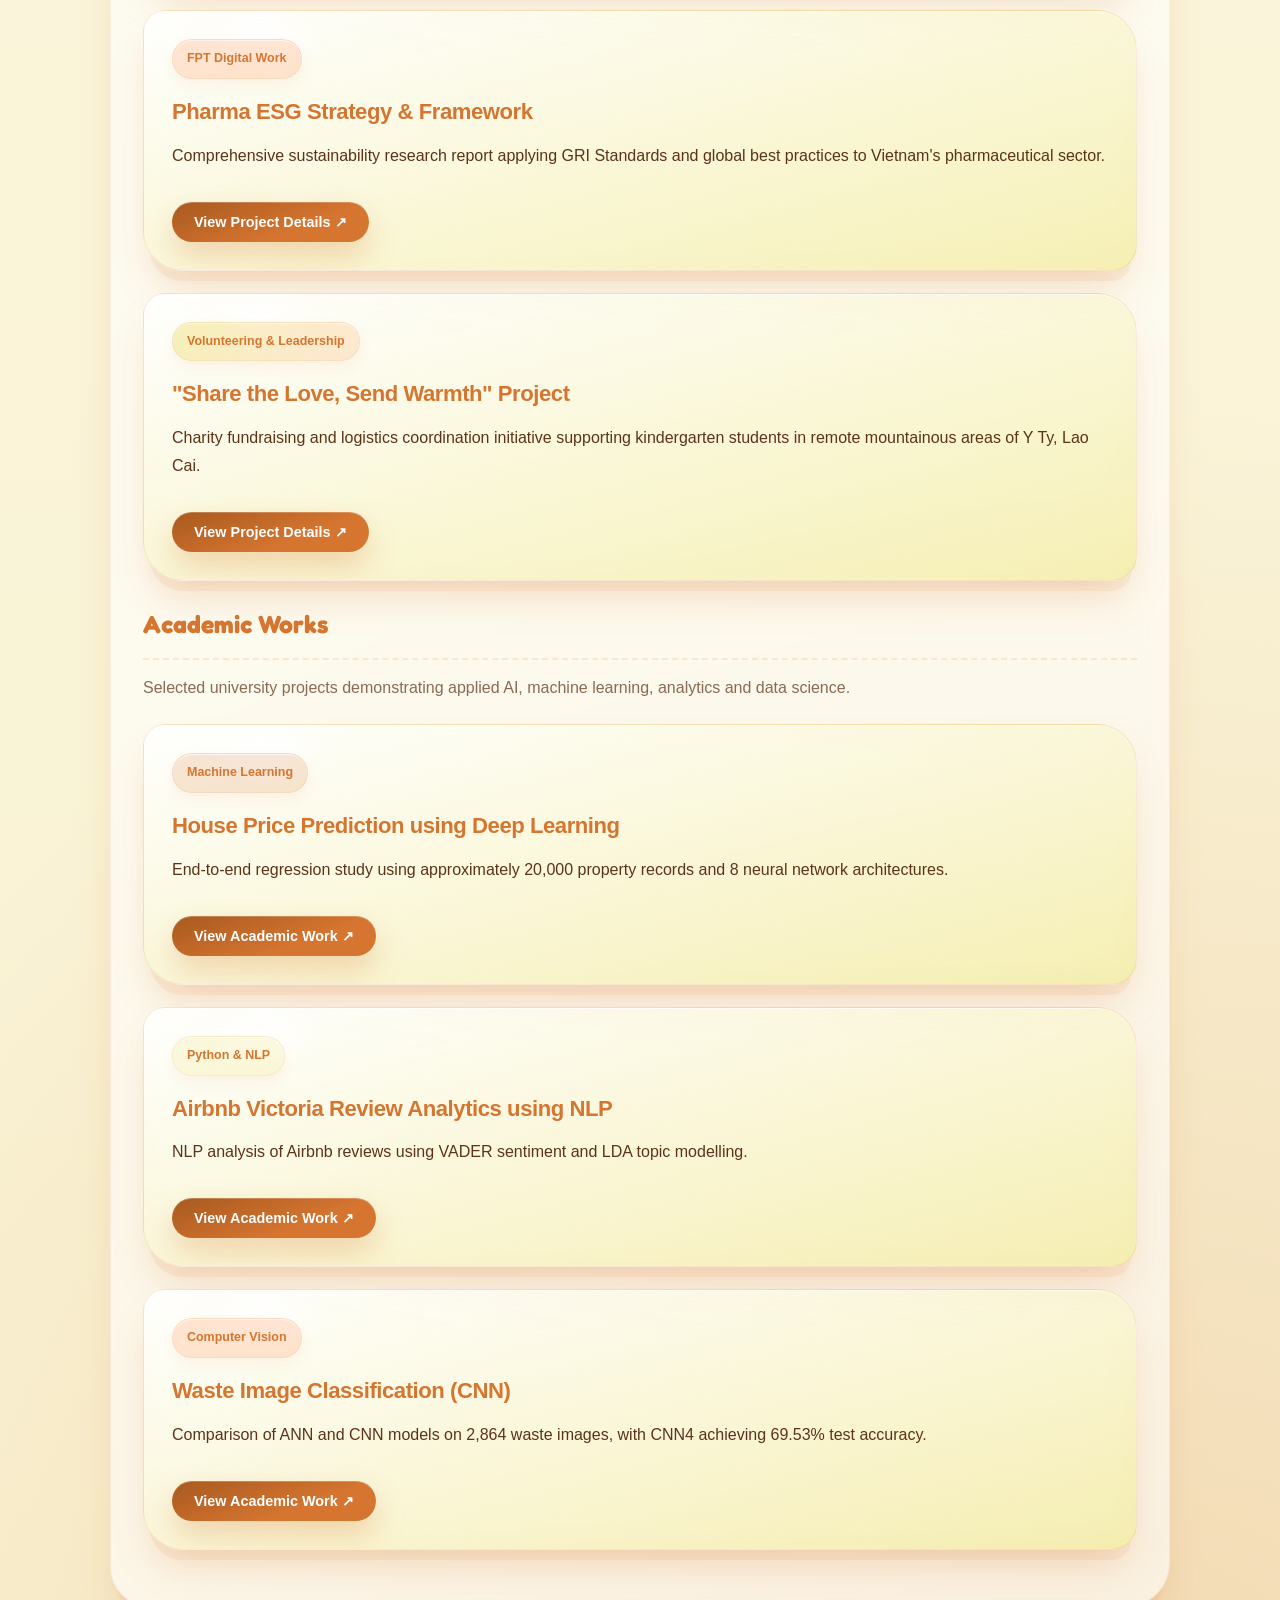
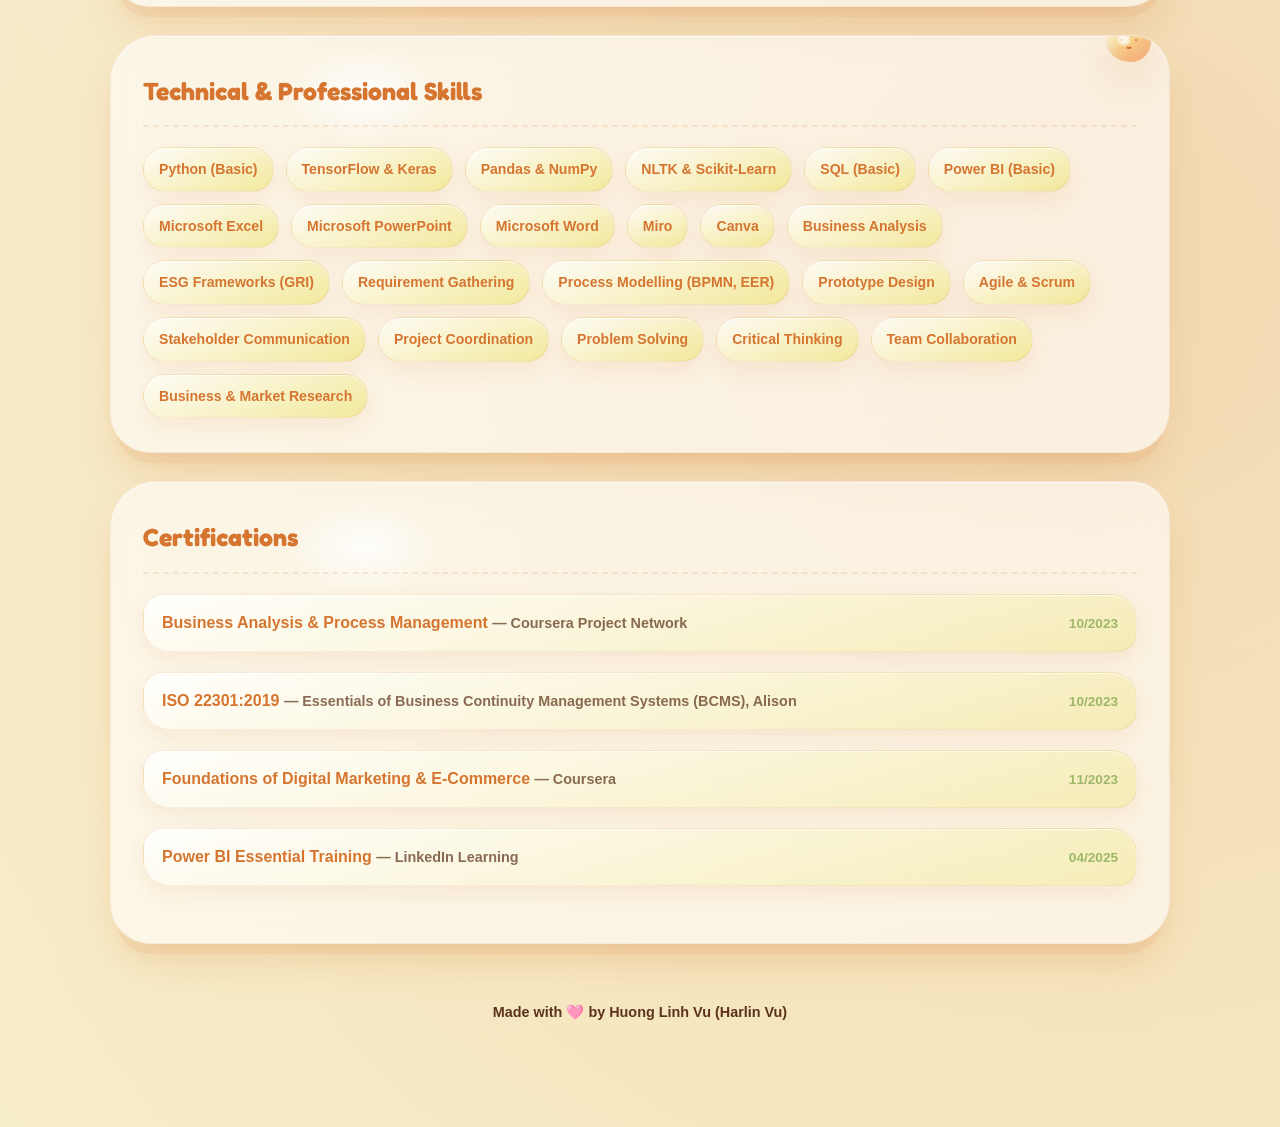
==== commit 64c31ca9: "Enhance project details in index.html Added project details for 'The Archivist' and 'AfterCare App' " ====
--- a/index.html
+++ b/index.html
@@ -934,13 +934,31 @@
                    • Coordinated logistics operations and supplier communication for a volunteer project supporting remote schools in Y Ty, Lao Cai.<br>• Supervised the reception, storage, and distribution of donated goods, ensuring accurate and timely delivery.<br>• Raised 60+ million VND to deliver winter supplies.
                 </p>
             </div>
-            
+
+            <div class="project-card">
+                <span class="project-tag" style="background: linear-gradient(135deg, rgba(238, 228, 125,0.55), rgba(255, 188, 146,0.38)); color: var(--primary); border: 1px solid rgba(213, 117, 48,0.10);">06/2025 – 12/2025</span>
+                <h3 class="project-title" data-vi="Nhân viên Fast Food - Roll'd Australia" data-en="Fast Food Team Member - Roll'd Australia">Fast Food Team Member - Roll'd Australia - Chadstone, VIC, Australia</h3>
+                <p data-vi="• Làm việc trong môi trường nhà hàng tốc độ cao, rèn luyện kỹ năng làm việc nhóm và giao tiếp với khách hàng.<br>• Phối hợp cùng đồng nghiệp để đảm bảo vận hành trơn tru trong giờ cao điểm."
+                   data-en="• Worked in a fast-paced restaurant environment, building strong teamwork and customer communication skills.<br>• Collaborated with colleagues to keep operations running smoothly during peak hours.">
+                   • Worked in a fast-paced restaurant environment, building strong teamwork and customer communication skills.<br>• Collaborated with colleagues to keep operations running smoothly during peak hours.
+                </p>
+            </div>
         </section>
  
         <!-- Projects Section -->
         <section id="projects">
             <div class="jelly-mascot corner left" aria-hidden="true"><div class="eyes"><span></span><span></span></div><div class="smile"></div></div>
             <h2 data-vi="Featured Projects" data-en="Featured Projects">Featured Projects</h2>
+
+            <div class="project-card">
+                <span class="project-tag" style="background: rgba(255,188,146,0.4); color: var(--primary); border: 1px solid rgba(213,117,48,0.14);" data-vi="UNESCO Global Youth Hackathon 2026 (Đang diễn ra)" data-en="UNESCO Global Youth Hackathon 2026 (Ongoing)">UNESCO Global Youth Hackathon 2026 (Ongoing)</span>
+                <h3 class="project-title">The Archivist – "Every Choice Becomes History"</h3>
+                <p data-vi="Game chiến lược văn minh dựa trên tường thuật, giúp người trẻ rèn luyện năng lực Hiểu biết Truyền thông & Thông tin (MIL) qua 5 thời đại thông tin, từ truyền miệng đến AI. Dự án của Team Time Travelers (3 thành viên), tham gia UNESCO Global Youth Hackathon 2026 với chủ đề 'Play Your Part: Youth Designing the Future of Media and Information Literacy'."
+                   data-en="A narrative-driven civilisation strategy game that builds Media and Information Literacy (MIL) through five information eras, from oral tradition to AI. Built by Team Time Travelers (3 members) for the UNESCO Global Youth Hackathon 2026, under the theme 'Play Your Part: Youth Designing the Future of Media and Information Literacy'.">
+                   A narrative-driven civilisation strategy game that builds Media and Information Literacy (MIL) through five information eras, from oral tradition to AI. Built by Team Time Travelers (3 members) for the UNESCO Global Youth Hackathon 2026, under the theme 'Play Your Part: Youth Designing the Future of Media and Information Literacy'.
+                </p>
+                <button class="btn" onclick="showProject('archivist')" data-tooltip="Click to view details" data-vi="Xem chi tiết dự án ↗" data-en="View Project Details ↗">View Project Details ↗</button>
+            </div>
  
             <div class="project-card">
                 <span class="project-tag tag-health">Hackathon Top 8 / 210 (Merit Prize)</span>
@@ -1074,7 +1092,85 @@
     </div>
  
     <!-- PROJECT DETAIL VIEWS -->
-    
+
+    <!-- The Archivist Detail -->
+    <div id="project-archivist" class="view-section">
+        <button class="btn btn-secondary" onclick="showHome('#projects')" data-tooltip="Return to main page" style="margin-bottom: 20px;">← <span data-vi="Quay lại Portfolio" data-en="Back to Portfolio">Back to Portfolio</span></button>
+        <section>
+            <span class="project-tag" style="background: rgba(255,188,146,0.4); color: var(--primary); border: 1px solid rgba(213,117,48,0.14);">UNESCO Global Youth Hackathon 2026</span>
+            <h2 style="border:none; margin-top:10px;">The Archivist – "Every Choice Becomes History"</h2>
+            <p style="font-weight: 800; color: var(--secondary);" data-vi="Team Time Travelers • Đang thi đấu tại UNESCO Global Youth Hackathon 2026" data-en="Team Time Travelers • Currently competing in UNESCO Global Youth Hackathon 2026">Team Time Travelers • Currently competing in UNESCO Global Youth Hackathon 2026</p>
+
+            <div class="metric-row">
+                <div class="metric-card"><strong>3</strong><span>team members</span></div>
+                <div class="metric-card"><strong>5</strong><span>information eras</span></div>
+                <div class="metric-card"><strong>8</strong><span>civilisation indicators</span></div>
+                <div class="metric-card"><strong>4.0/5</strong><span>playtest rating</span></div>
+            </div>
+
+            <h3 style="margin-top:24px;font-size:1.1rem;">Overview</h3>
+            <div class="jelly-grid">
+                <div class="jelly-bubble" style="min-height: 170px;">
+                    <div class="bubble-kicker">Overview</div>
+                    <div class="bubble-value">A lived experience of MIL</div>
+                    <div class="bubble-note">A narrative-driven civilisation strategy game where players rebuild society across five information eras, practising media and information literacy through consequential decisions instead of passive lectures.</div>
+                </div>
+                <div class="jelly-bubble" style="min-height: 170px;">
+                    <div class="bubble-kicker">Why it matters</div>
+                    <div class="bubble-value">Only 43% of countries teach MIL in schools</div>
+                    <div class="bubble-note">Designed for a generation with unprecedented access to information but growing difficulty deciding what to trust, as AI reshapes how information is created and shared.</div>
+                </div>
+            </div>
+
+            <h3 style="margin-top:24px;font-size:1.1rem;">Team & Status</h3>
+            <div class="jelly-grid">
+                <div class="jelly-bubble">
+                    <div class="bubble-kicker">Team Time Travelers</div>
+                    <div class="bubble-value">3-person team</div>
+                    <div class="bubble-note">Gia Hung Pham (Shibaura Institute of Technology, Tokyo), Son Hai Anh Nguyen (RMIT University, Melbourne) and Huong Linh Vu (Deakin University, Melbourne).</div>
+                </div>
+                <div class="jelly-bubble">
+                    <div class="bubble-kicker">Status</div>
+                    <div class="bubble-value">Ongoing competition</div>
+                    <div class="bubble-note">Currently competing in the UNESCO Global Youth Hackathon 2026 (Play Your Part: Youth Designing the Future of Media and Information Literacy).</div>
+                </div>
+                <div class="jelly-bubble">
+                    <div class="bubble-kicker">Prototype</div>
+                    <div class="bubble-value">Figma → playable build</div>
+                    <div class="bubble-note">Originally designed and prototyped in Figma before being developed further into a playable experience.</div>
+                </div>
+                <div class="jelly-bubble">
+                    <div class="bubble-kicker">Early playtest</div>
+                    <div class="bubble-value">8.4/10 would recommend</div>
+                    <div class="bubble-note">10 playtesters rated the demo an average of 4.0/5 for experience and engagement, with 70% reporting the game changed how they think about information.</div>
+                </div>
+            </div>
+
+            <h3 style="margin-top:24px;font-size:1.1rem;">Game Concept</h3>
+            <div class="jelly-grid">
+                <div class="jelly-bubble"><div class="bubble-kicker">Setting</div><div class="bubble-value">The Great Reset</div><div class="bubble-note">A mysterious entity called The Archivist erases humanity's accumulated knowledge, sending players back to rebuild civilisation from the Stone Age.</div></div>
+                <div class="jelly-bubble"><div class="bubble-kicker">Five eras</div><div class="bubble-value">Oral → Written → Printed → Connected → Intelligent</div><div class="bubble-note">Each era connects present-day challenges like deepfakes and algorithmic manipulation to earlier forms of rumours, propaganda and censorship.</div></div>
+                <div class="jelly-bubble"><div class="bubble-kicker">Core loop</div><div class="bubble-value">Prioritise, gather, evaluate, decide</div><div class="bubble-note">Players face simultaneous crises via a Council Board, gather information from era-appropriate sources, compare perspectives and decide whether they know enough to act.</div></div>
+                <div class="jelly-bubble"><div class="bubble-kicker">Consequences</div><div class="bubble-value">8 Civilisation Indicators</div><div class="bubble-note">Choices create trade-offs across indicators like Knowledge, Critical Thinking, Public Trust, Cultural Heritage and Freedom of Information, accumulating across generations.</div></div>
+                <div class="jelly-bubble"><div class="bubble-kicker">Ending</div><div class="bubble-value">The Chronicle of Your Civilisation</div><div class="bubble-note">A personalised account of the player's decisions, values, strengths and remaining vulnerabilities, encouraging reflection on everyday information habits.</div></div>
+                <div class="jelly-bubble"><div class="bubble-kicker">Beyond the game</div><div class="bubble-value">MIL Caravan</div><div class="bubble-note">A community programme extending learning into schools, libraries and youth organisations through workshops and a Classroom Edition.</div></div>
+            </div>
+
+            <h3 style="margin-top:24px;font-size:1.1rem;">Technologies & Methods</h3>
+            <div class="skills-grid">
+                <span class="skill-pill">Figma Prototyping</span><span class="skill-pill">Narrative Design</span><span class="skill-pill">Game Design</span><span class="skill-pill">UNESCO MIL Framework</span><span class="skill-pill">Playtesting</span><span class="skill-pill">Educational Game Design</span><span class="skill-pill">UX Research</span>
+            </div>
+
+            <h3 style="margin-top:24px;font-size:1.1rem;">Outcome</h3>
+            <div class="jelly-bubble" style="min-height: 150px;">
+                <div class="bubble-kicker">Outcome</div>
+                <div class="bubble-value">MIL as a lived habit, not a lecture</div>
+                <div class="bubble-note">Early playtesting showed strong engagement and a measurable shift in how players think about information, supporting further development ahead of the UNESCO Global Youth Hackathon 2026 finals.</div>
+            </div>
+            <a href="https://www.figma.com/proto/JzYnP9ItkevwK89ASXEL7G/unesco?node-id=184-7661&p=f&t=sjt02Ra2JNjHAKC0-0&scaling=scale-down&content-scaling=fixed&page-id=0%3A1&starting-point-node-id=184%3A7661" target="_blank" rel="noopener" class="btn" data-tooltip="Open Figma prototype" data-vi="Xem Bản Thiết Kế Figma ↗" data-en="View Figma Prototype ↗">View Figma Prototype ↗</a>
+        </section>
+    </div>
+
     <!-- AfterCare Detail -->
     <div id="project-aftercare" class="view-section">
         <button class="btn btn-secondary" onclick="showHome('#projects')" data-tooltip="Return to main page" style="margin-bottom: 20px;">← <span data-vi="Quay lại Portfolio" data-en="Back to Portfolio">Back to Portfolio</span></button>
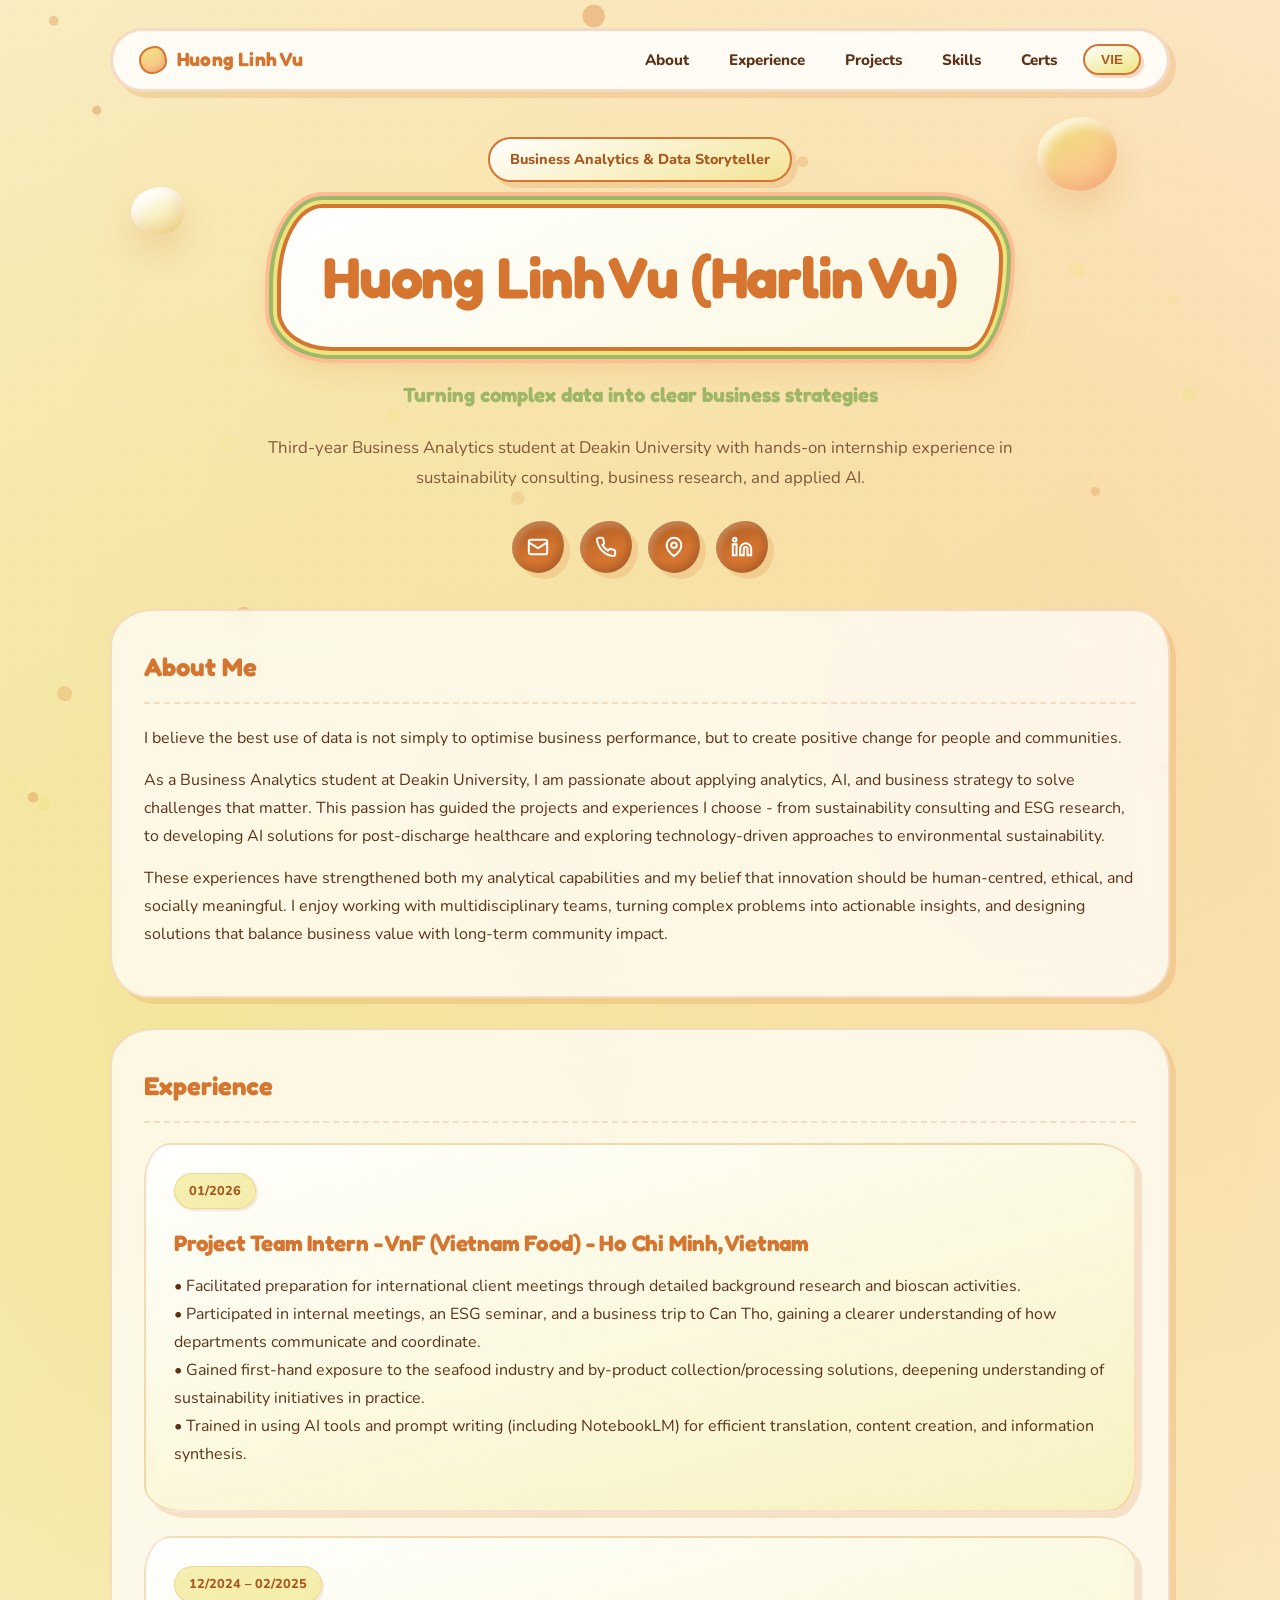
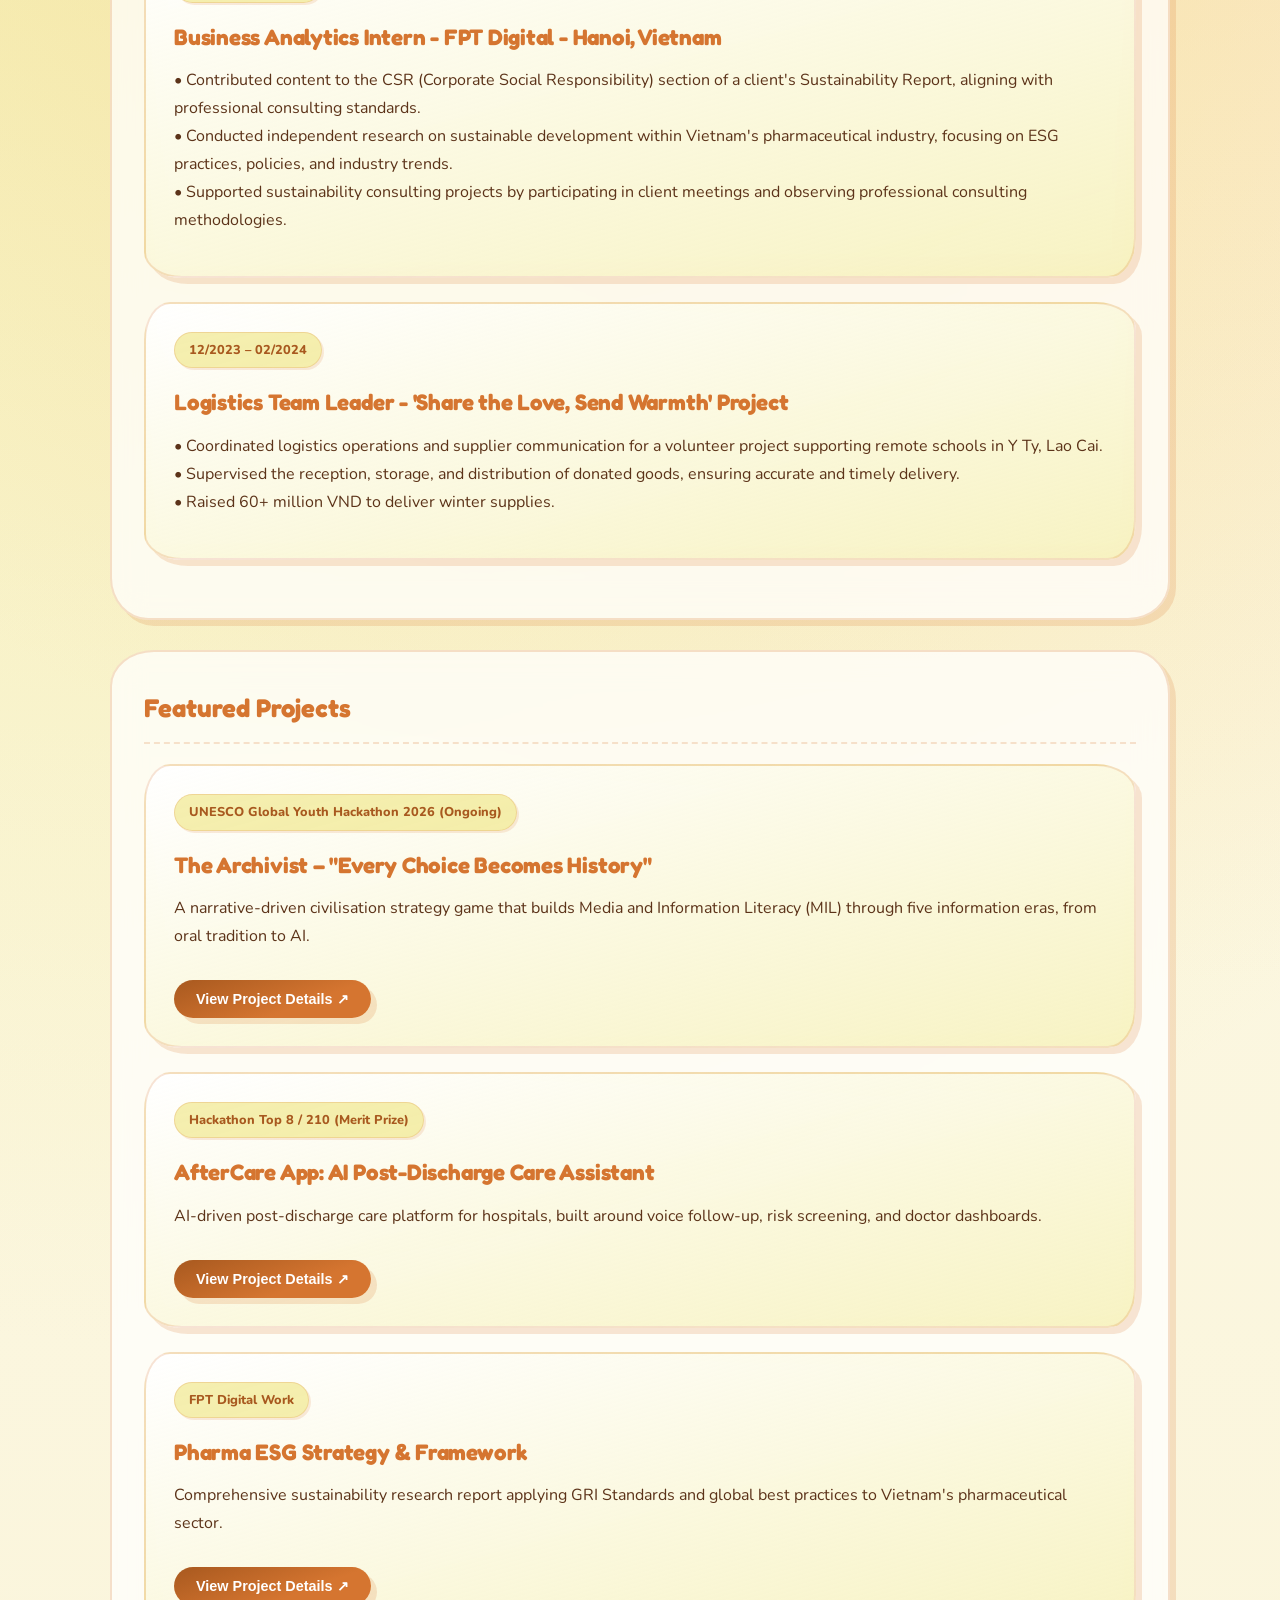
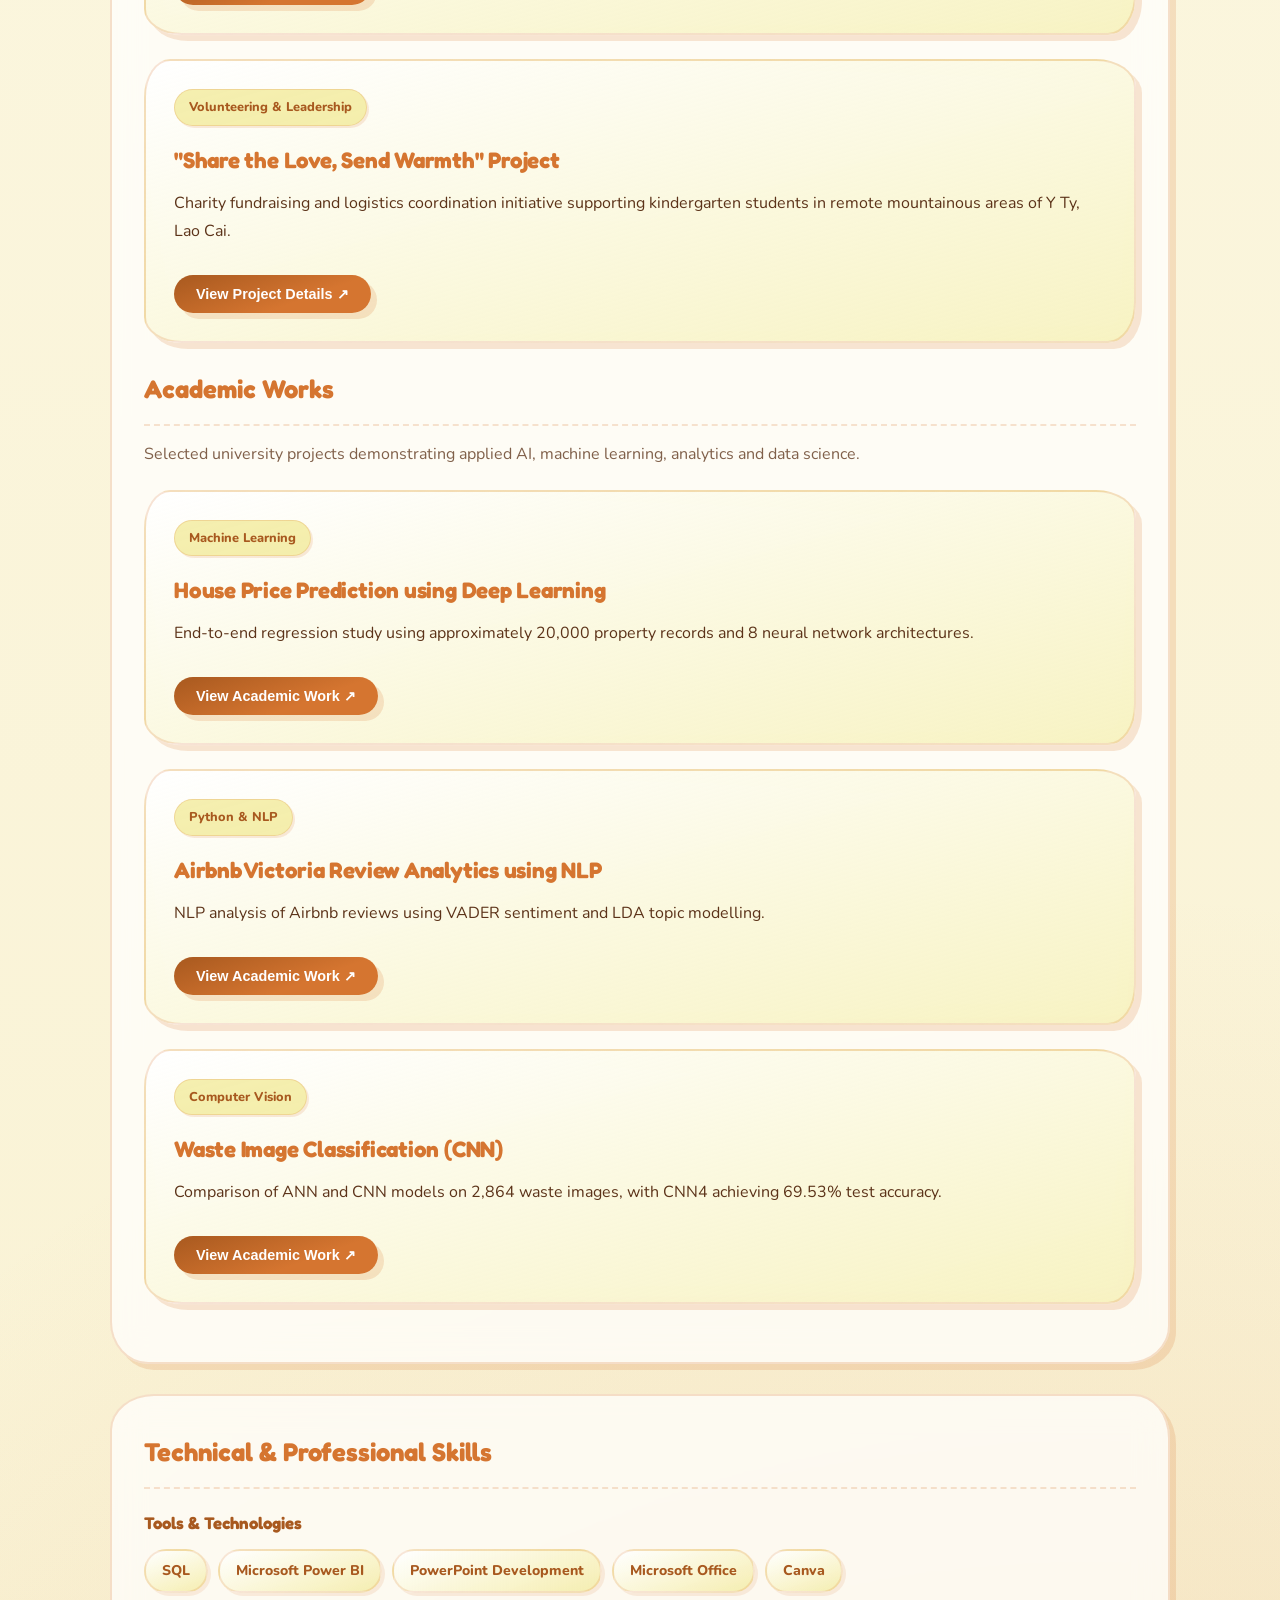
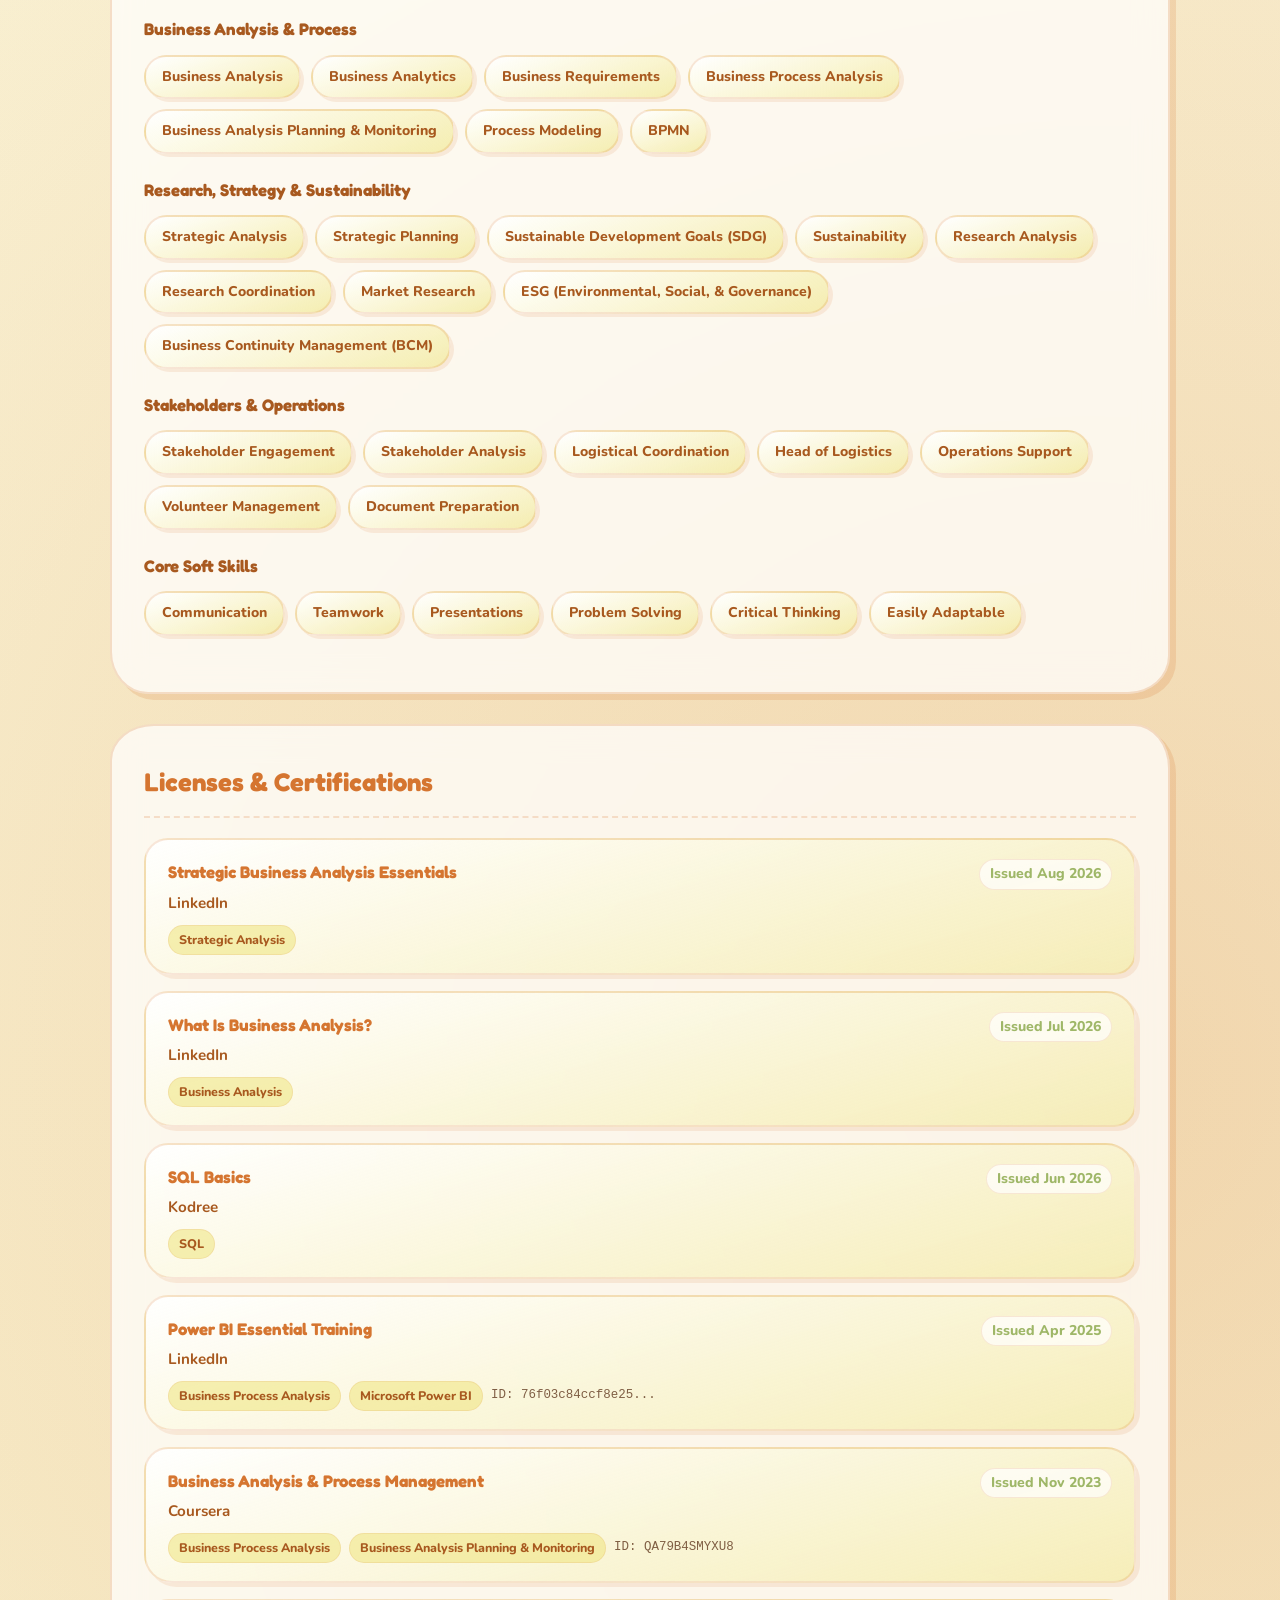
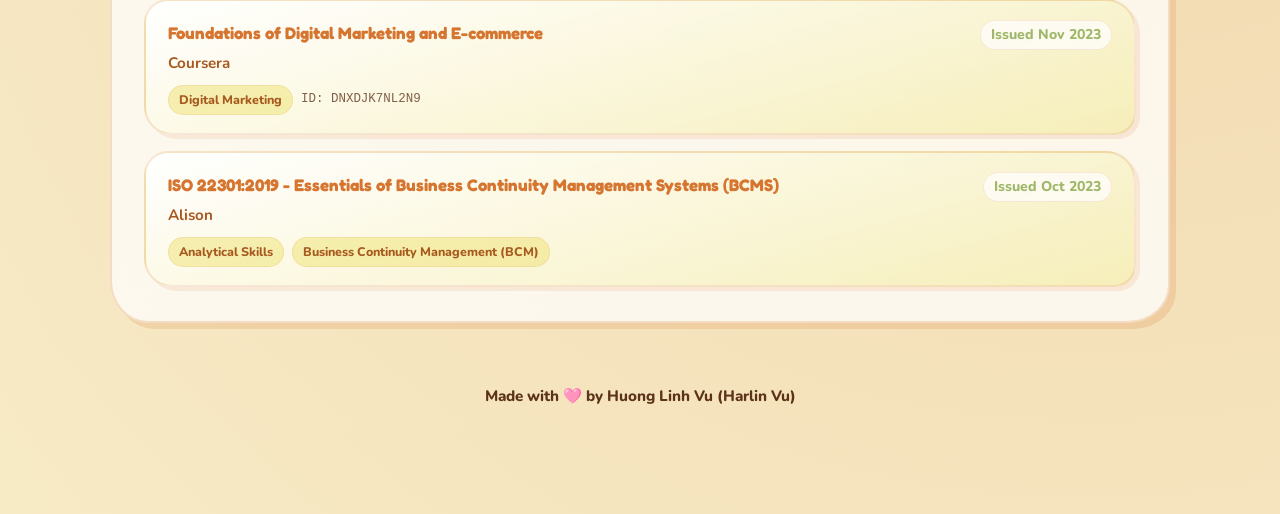
==== commit 10bfc420: "Update" ====
--- a/index.html
+++ b/index.html
@@ -3,88 +3,80 @@
 <head>
     <meta charset="UTF-8">
     <meta name="viewport" content="width=device-width, initial-scale=1.0">
-    <title data-vi="Vũ Hương Linh | Business Analyst & Data Storyteller 🌿" data-en="Huong Linh Vu (Harlin Vu) | Business Analyst & Data Storyteller 🌿">Huong Linh Vu (Harlin Vu) | Business Analyst & Data Storyteller 🌿</title>
-    <!-- Google Font DM Sans & Inter -->
+    <title data-vi="Vũ Hương Linh | Business Analyst & Data Storyteller" data-en="Huong Linh Vu (Harlin Vu) | Business Analyst & Data Storyteller">Huong Linh Vu (Harlin Vu) | Business Analyst & Data Storyteller</title>
+    <!-- Google Fonts for playful, warm hand-drawn feel -->
     <link rel="preconnect" href="https://fonts.googleapis.com">
     <link rel="preconnect" href="https://fonts.gstatic.com" crossorigin>
-    <link href="https://fonts.googleapis.com/css2?family=DM+Sans:wght@400;500;700;800&family=Inter:wght@400;500;600;700&family=Fredoka:wght@500;600;700&display=swap" rel="stylesheet">
+    <link href="https://fonts.googleapis.com/css2?family=Fredoka:wght@400;500;600;700&family=M+PLUS+Rounded+1c:wght@500;700;800&family=Nunito:wght@400;600;700;800&display=swap" rel="stylesheet">
     
-<style>
+    <style>
         :root {
             --bg-color: #FBF8E0;
-            --surface: rgba(255, 255, 255, 0.58);
-            --surface-strong: rgba(255, 255, 255, 0.76);
-            --border-color: rgba(213, 117, 48, 0.14);
+            --surface: rgba(255, 255, 255, 0.72);
+            --surface-strong: rgba(255, 255, 255, 0.9);
+            --border-color: rgba(213, 117, 48, 0.22);
             --primary: #D57530;
             --primary-deep: #A8591F;
             --secondary: #9FB768;
             --surface-accent: #FFBC92;
             --accent: #EEE47D;
-            --accent-soft: rgba(238, 228, 125, 0.42);
+            --accent-soft: rgba(238, 228, 125, 0.55);
             --text: #5C3319;
-            --muted: rgba(92, 51, 25, 0.72);
-            --shadow: 0 18px 45px rgba(213, 117, 48, 0.14);
-            --shadow-strong: 0 22px 60px rgba(213, 117, 48, 0.20);
-            --glow: 0 0 0 1px rgba(255,255,255,0.55), 0 20px 45px rgba(213, 117, 48,.16);
- 
-            /* Jelly gloss tokens */
-            --jelly-bounce: cubic-bezier(.34, 1.2, .64, 1);
-            --jelly-shine: radial-gradient(120px 70px at 24% 14%, rgba(255,255,255,.85), rgba(255,255,255,0) 70%);
-            --jelly-shadow: 0 16px 0 -6px rgba(213, 117, 48,.08), 0 24px 40px -12px rgba(213, 117, 48,.26), inset 0 1px 0 rgba(255,255,255,.6);
-            --jelly-shadow-hover: 0 20px 0 -8px rgba(213, 117, 48,.07), 0 28px 46px -14px rgba(213, 117, 48,.32), inset 0 1px 0 rgba(255,255,255,.7);
-        }
- 
-        @keyframes jelly-float {
-            0%, 100% { transform: translateY(0) rotate(-2deg); }
-            50% { transform: translateY(-14px) rotate(2deg); }
-        }
- 
-        @keyframes jelly-pop {
-            0% { transform: scale(.9); opacity: 0; }
-            100% { transform: scale(1); opacity: 1; }
-        }
- 
+            --muted: rgba(92, 51, 25, 0.78);
+            --shadow-hand: 6px 6px 0px rgba(213, 117, 48, 0.18);
+            --shadow-hand-hover: 10px 10px 0px rgba(213, 117, 48, 0.28);
+            --jelly-bounce: cubic-bezier(.34, 1.25, .64, 1);
+        }
+
         * {
             box-sizing: border-box;
             margin: 0;
             padding: 0;
             scroll-behavior: smooth;
         }
- 
-        html {
-            scroll-behavior: smooth;
-        }
- 
+
         body {
-            font-family: 'Nunito', sans-serif;
+            font-family: 'Nunito', 'Fredoka', sans-serif;
             background:
-                radial-gradient(circle at 15% 15%, rgba(238, 228, 125, 0.55), transparent 30%),
-                radial-gradient(circle at 85% 10%, rgba(255, 188, 146, 0.45), transparent 26%),
-                radial-gradient(circle at 85% 85%, rgba(213, 117, 48, 0.20), transparent 28%),
+                radial-gradient(circle at 15% 15%, rgba(238, 228, 125, 0.65), transparent 32%),
+                radial-gradient(circle at 85% 10%, rgba(255, 188, 146, 0.55), transparent 30%),
+                radial-gradient(circle at 85% 85%, rgba(213, 117, 48, 0.22), transparent 30%),
                 linear-gradient(180deg, #FDFBEC 0%, #F8EFCB 100%);
             color: var(--text);
             line-height: 1.75;
             padding: 0;
             min-height: 100vh;
-        }
- 
+            overflow-x: hidden;
+            position: relative;
+        }
+
         body::before {
             content: "";
             position: fixed;
             inset: 0;
             pointer-events: none;
-            background-image:
-                radial-gradient(rgba(213, 117, 48,.04) 1px, transparent 1px);
-            background-size: 18px 18px;
-            opacity: 0.22;
-            mix-blend-mode: multiply;
-        }
- 
-        /* TOOLTIP PREVIEW CSS */
+            background-image: radial-gradient(rgba(213, 117, 48,.08) 1.5px, transparent 1.5px);
+            background-size: 22px 22px;
+            opacity: 0.35;
+            z-index: 0;
+        }
+
+        /* Floating particles canvas background */
+        #bg-canvas {
+            position: fixed;
+            top: 0;
+            left: 0;
+            width: 100%;
+            height: 100%;
+            pointer-events: none;
+            z-index: 0;
+        }
+
+        /* Tooltip styling */
         [data-tooltip] {
             position: relative;
         }
- 
+
         [data-tooltip]::after {
             content: attr(data-tooltip);
             position: absolute;
@@ -93,27 +85,27 @@
             transform: translateX(-50%) translateY(8px);
             background: var(--primary);
             color: #fff;
-            padding: 8px 14px;
+            padding: 7px 14px;
             border-radius: 12px;
-            font-size: 0.8rem;
-            font-family: 'Nunito', sans-serif;
-            font-weight: 700;
+            font-size: 0.82rem;
+            font-family: 'Fredoka', sans-serif;
+            font-weight: 600;
             white-space: nowrap;
             opacity: 0;
             visibility: hidden;
             transition: opacity 0.25s ease, transform 0.25s ease, visibility 0.25s;
             pointer-events: none;
             z-index: 1000;
-            box-shadow: 0 8px 25px rgba(213, 117, 48,0.25);
-        }
- 
+            box-shadow: 0 8px 20px rgba(213, 117, 48, 0.25);
+        }
+
         [data-tooltip]::before {
             content: "";
             position: absolute;
             bottom: calc(100% + 2px);
             left: 50%;
             transform: translateX(-50%) translateY(8px);
-            border-width: 8px;
+            border-width: 6px;
             border-style: solid;
             border-color: var(--primary) transparent transparent transparent;
             opacity: 0;
@@ -122,254 +114,237 @@
             pointer-events: none;
             z-index: 1000;
         }
- 
+
         [data-tooltip]:hover::after,
         [data-tooltip]:hover::before {
             opacity: 1;
             visibility: visible;
             transform: translateX(-50%) translateY(0);
         }
- 
+
         .container {
             max-width: 1100px;
             margin: 0 auto;
-            padding: 36px 20px 60px;
+            padding: 28px 20px 60px;
             position: relative;
             z-index: 1;
         }
- 
+
+        /* Navigation Bar */
         .navbar {
             display: flex;
             justify-content: space-between;
             align-items: center;
-            background: rgba(255, 255, 255, 0.55);
-            backdrop-filter: blur(18px);
-            -webkit-backdrop-filter: blur(18px);
-            border: 1px solid rgba(213, 117, 48, 0.10);
-            padding: 14px 26px;
+            background: rgba(255, 255, 255, 0.85);
+            backdrop-filter: blur(16px);
+            -webkit-backdrop-filter: blur(16px);
+            border: 3px solid rgba(213, 117, 48, 0.25);
+            padding: 12px 26px;
             border-radius: 999px;
             position: sticky;
             top: 18px;
             z-index: 100;
-            box-shadow: var(--jelly-shadow);
-        }
- 
+            box-shadow: var(--shadow-hand);
+            transition: all 0.3s ease;
+        }
+
+        .navbar:hover {
+            box-shadow: var(--shadow-hand-hover);
+        }
+
         .logo {
             font-family: 'Fredoka', 'M PLUS Rounded 1c', sans-serif;
             font-weight: 700;
-            font-size: 1.12rem;
+            font-size: 1.2rem;
             color: var(--primary);
             text-decoration: none;
             cursor: pointer;
             letter-spacing: 0.01em;
             display: inline-flex;
             align-items: center;
-            gap: 8px;
-        }
- 
-        .logo::before {
-            content: "";
-            display: inline-block;
-            width: 20px;
-            height: 20px;
+            gap: 10px;
+        }
+
+        .logo-icon {
+            width: 28px;
+            height: 28px;
             border-radius: 60% 40% 55% 45% / 50% 55% 45% 50%;
             background: linear-gradient(155deg, var(--accent), var(--surface-accent));
-            box-shadow: inset -2px -3px 4px rgba(213, 117, 48,.18), inset 2px 2px 3px rgba(255,255,255,.7);
-        }
- 
+            border: 2px solid var(--primary);
+            box-shadow: inset -2px -3px 4px rgba(213, 117, 48,.25);
+            transition: transform 0.4s var(--jelly-bounce);
+        }
+
+        .logo:hover .logo-icon {
+            transform: rotate(180deg) scale(1.15);
+        }
+
         .nav-links {
             display: flex;
-            gap: 18px;
+            gap: 12px;
             list-style: none;
             align-items: center;
             flex-wrap: wrap;
         }
- 
+
         .nav-links a {
             text-decoration: none;
-            color: var(--muted);
+            color: var(--text);
             font-weight: 800;
-            font-size: 0.92rem;
-            transition: all 0.22s ease;
+            font-size: 0.95rem;
+            transition: all 0.25s var(--jelly-bounce);
             cursor: pointer;
-            padding: 8px 12px;
+            padding: 6px 14px;
             border-radius: 999px;
-        }
- 
+            position: relative;
+        }
+
         .nav-links a:hover {
-            color: var(--primary);
-            background: rgba(238, 228, 125,.36);
-            transform: translateY(-2px) scale(1.04);
-        }
- 
+            color: var(--primary-deep);
+            background: rgba(238, 228, 125, 0.55);
+            transform: translateY(-3px) scale(1.05);
+        }
+
         .lang-btn {
-            background: linear-gradient(160deg, rgba(255,255,255,.85), rgba(255,255,255,.55));
-            border: 1px solid rgba(213, 117, 48,.12);
-            color: var(--primary);
-            padding: 8px 16px;
+            background: linear-gradient(160deg, #FFFFFF, var(--accent));
+            border: 2px solid var(--primary);
+            color: var(--primary-deep);
+            padding: 6px 16px;
             border-radius: 999px;
             font-weight: 800;
             cursor: pointer;
-            font-size: 0.82rem;
+            font-size: 0.85rem;
             transition: transform 0.25s var(--jelly-bounce), background 0.2s ease, box-shadow 0.25s ease;
-            box-shadow: var(--jelly-shadow);
-        }
- 
+            box-shadow: 3px 3px 0px rgba(213, 117, 48, 0.25);
+        }
+
         .lang-btn:hover {
-            transform: translateY(-3px) scale(1.05);
-            background: rgba(238, 228, 125,.5);
-        }
- 
+            transform: translateY(-3px) scale(1.08);
+            background: var(--surface-accent);
+        }
+
         .lang-btn:active {
-            transform: translateY(0) scale(0.94);
-        }
- 
+            transform: translateY(0) scale(0.95);
+        }
+
         header {
-            margin: 54px 0 36px;
+            margin: 45px 0 36px;
             text-align: center;
             position: relative;
         }
- 
-        header { overflow: visible; }
- 
+
         .badge {
             display: inline-flex;
             align-items: center;
             gap: 8px;
-            background: linear-gradient(160deg, rgba(255,255,255,.7), rgba(238, 228, 125,.55));
-            border: 1px solid rgba(213, 117, 48,.10);
+            background: linear-gradient(160deg, #FFFFFF, var(--accent-soft));
+            border: 2px solid var(--primary);
+            color: var(--primary-deep);
+            padding: 8px 20px;
+            border-radius: 999px;
+            font-weight: 800;
+            font-size: 0.9rem;
+            margin-bottom: 22px;
+            box-shadow: var(--shadow-hand);
+            animation: float-gentle 4s ease-in-out infinite alternate;
+        }
+
+        /* Hand-Drawn Multi-Layer Title Badge */
+        .hand-title-badge {
+            position: relative;
+            background: linear-gradient(155deg, #FFFFFF, var(--bg-color));
+            border: 4px solid var(--primary);
+            padding: 1.2rem 2.6rem;
+            border-radius: 50px 70px 40px 60px / 60% 40% 70% 30%;
+            box-shadow: 
+                0 0 0 4px var(--accent),
+                0 0 0 8px var(--secondary),
+                0 0 0 12px var(--surface-accent),
+                0 15px 30px rgba(213, 117, 48, 0.22);
+            display: inline-block;
+            margin-bottom: 26px;
+            animation: badge-wobble 6s ease-in-out infinite alternate;
+            transition: transform 0.3s ease;
+        }
+
+        .hand-title-badge:hover {
+            transform: scale(1.03) rotate(-1deg);
+        }
+
+        @keyframes badge-wobble {
+            0% { transform: translateY(0px) rotate(-1.5deg); }
+            100% { transform: translateY(-10px) rotate(1.5deg); }
+        }
+
+        @keyframes float-gentle {
+            0% { transform: translateY(0px); }
+            100% { transform: translateY(-8px); }
+        }
+
+        h1 {
+            font-family: 'Fredoka', 'M PLUS Rounded 1c', sans-serif;
+            font-size: clamp(2.3rem, 4.5vw, 3.8rem);
             color: var(--primary);
-            padding: 10px 20px;
-            border-radius: 999px;
-            font-size: 0.85rem;
+            font-weight: 700;
+            letter-spacing: -0.02em;
+        }
+
+        .subtitle {
+            font-size: clamp(1.05rem, 1.6vw, 1.3rem);
+            color: var(--secondary);
             font-weight: 800;
             margin-bottom: 20px;
-            box-shadow: var(--jelly-shadow);
-            animation: jelly-pop 0.5s var(--jelly-bounce);
-        }
- 
-        h1 {
-            font-family: 'Fredoka', 'M PLUS Rounded 1c', sans-serif;
-            font-size: clamp(2.4rem, 4vw, 4rem);
-            color: var(--primary);
-            margin-bottom: 12px;
-            font-weight: 700;
-            letter-spacing: -0.02em;
-        }
- 
-        .subtitle {
-            font-size: clamp(1.02rem, 1.5vw, 1.22rem);
-            color: var(--secondary);
-            font-weight: 800;
-            margin-bottom: 18px;
-            font-family: 'Fredoka', 'M PLUS Rounded 1c', sans-serif;
-        }
- 
-        /* Cute floating jelly blob mascots (decorative, same palette) */
+            font-family: 'Fredoka', sans-serif;
+        }
+
+        /* Cute floating mascot blobs */
         .jelly-mascot {
             position: absolute;
             border-radius: 58% 42% 46% 54% / 52% 48% 52% 48%;
-            pointer-events: none;
+            pointer-events: auto;
+            cursor: pointer;
             z-index: 0;
-            box-shadow: inset -6px -8px 14px rgba(213, 117, 48,.20), inset 6px 8px 10px rgba(255,255,255,.55), 0 20px 40px rgba(213, 117, 48,.18);
-            animation: jelly-float 5.5s ease-in-out infinite;
-        }
- 
-        .jelly-mascot::after {
-            content: "";
-            position: absolute;
-            top: 30%; left: 25%;
-            width: 28%; height: 28%;
-            border-radius: 50%;
-            background: rgba(255,255,255,.75);
-            filter: blur(1px);
-        }
- 
-        .jelly-mascot .eyes {
-            position: absolute;
-            top: 42%;
-            left: 30%;
-            width: 38%;
-            display: flex;
-            justify-content: space-between;
-        }
- 
-        .jelly-mascot .eyes span {
-            width: 14%;
-            aspect-ratio: 1;
-            background: var(--primary);
-            border-radius: 50%;
-            display: block;
-        }
- 
-        .jelly-mascot .smile {
-            position: absolute;
-            top: 58%;
-            left: 41%;
-            width: 18%;
-            height: 10%;
-            border-radius: 0 0 999px 999px;
-            border-bottom: 2.5px solid var(--primary);
-            border-left: 2.5px solid transparent;
-            border-right: 2.5px solid transparent;
-        }
- 
-        .jelly-mascot .cheek {
-            position: absolute;
-            top: 54%;
-            width: 12%;
-            aspect-ratio: 1;
-            border-radius: 50%;
-            background: rgba(255, 150, 110, .45);
-        }
- 
-        .jelly-mascot .cheek.l { left: 16%; }
-        .jelly-mascot .cheek.r { right: 16%; }
- 
+            box-shadow: inset -6px -8px 14px rgba(213, 117, 48,.20), inset 6px 8px 10px rgba(255,255,255,.7), 0 18px 30px rgba(213, 117, 48,.18);
+            animation: jelly-float 5s ease-in-out infinite;
+            transition: transform 0.3s var(--jelly-bounce);
+        }
+
+        .jelly-mascot:hover {
+            transform: scale(1.25) rotate(10deg) !important;
+        }
+
+        @keyframes jelly-float {
+            0%, 100% { transform: translateY(0) rotate(-3deg); }
+            50% { transform: translateY(-14px) rotate(3deg); }
+        }
+
         .jelly-mascot.m1 {
-            width: 86px; height: 78px;
-            top: -30px; right: 6%;
+            width: 80px; height: 74px;
+            top: -20px; right: 5%;
             background: linear-gradient(155deg, var(--accent), var(--surface-accent));
-            animation-delay: .3s;
-        }
- 
+            animation-delay: .2s;
+        }
+
         .jelly-mascot.m2 {
-            width: 54px; height: 50px;
-            top: 60px; left: 2%;
+            width: 54px; height: 48px;
+            top: 50px; left: 2%;
             background: linear-gradient(155deg, #ffffff, var(--accent-soft));
-            animation-delay: 1.4s;
-            animation-duration: 6.5s;
-        }
- 
-        .jelly-mascot.m3 {
-            width: 46px; height: 42px;
-            top: 6px; right: 22%;
-            background: linear-gradient(155deg, var(--surface-accent), var(--secondary));
-            animation-delay: 2.2s;
-            animation-duration: 5s;
-            opacity: .9;
-        }
- 
-        .jelly-mascot.corner {
-            width: 44px; height: 40px;
-            top: -14px;
-            background: linear-gradient(155deg, var(--accent), var(--surface-accent));
-        }
-        .jelly-mascot.corner.right { right: 18px; }
-        .jelly-mascot.corner.left { left: 18px; animation-delay: 1s; animation-duration: 6s; }
- 
+            animation-delay: 1.2s;
+        }
+
         @media (max-width: 720px) {
             .jelly-mascot { display: none; }
         }
- 
+
         .bio {
-            max-width: 760px;
+            max-width: 780px;
             margin: 0 auto 28px auto;
             color: var(--muted);
-            font-size: 1.02rem;
-        }
- 
-        /* HÀNG NGANG CHỨA LOGO TRẮNG */
+            font-size: 1.05rem;
+            line-height: 1.8;
+        }
+
+        /* Contact Bar */
         .contact-bar {
             display: flex;
             justify-content: center;
@@ -378,7 +353,7 @@
             flex-wrap: wrap;
             margin-bottom: 24px;
         }
- 
+
         .contact-bar a {
             position: relative;
             display: inline-flex;
@@ -386,305 +361,258 @@
             align-items: center;
             background: linear-gradient(155deg, var(--primary-deep), var(--primary) 60%);
             color: #ffffff;
-            width: 54px;
-            height: 54px;
+            width: 52px;
+            height: 52px;
             border-radius: 58% 42% 48% 52% / 52% 46% 54% 48%;
             text-decoration: none;
-            box-shadow: inset -3px -4px 8px rgba(0,0,0,.20), inset 3px 4px 6px rgba(255,255,255,.18), 0 12px 22px rgba(213, 117, 48,.28);
+            box-shadow: inset -3px -4px 8px rgba(0,0,0,.20), inset 3px 4px 6px rgba(255,255,255,.25), var(--shadow-hand);
             transition: transform 0.3s var(--jelly-bounce), box-shadow 0.3s ease, border-radius 0.3s ease;
             overflow: hidden;
         }
- 
-        .contact-bar a::before {
-            content: "";
-            position: absolute;
-            inset: 6px 6px auto auto;
-            top: 8px; left: 12px;
-            width: 16px;
-            height: 10px;
+
+        .contact-bar a:hover {
+            transform: translateY(-5px) scale(1.12) rotate(3deg);
+            box-shadow: 8px 12px 0px rgba(213, 117, 48, 0.3);
             border-radius: 50%;
-            background: rgba(255,255,255,.45);
-            filter: blur(1.5px);
-        }
- 
-        .contact-bar a {
-            transition: transform 0.25s ease, box-shadow 0.25s ease, border-radius 0.25s ease;
-        }
- 
-        .contact-bar a:hover {
-            transform: translateY(-4px) scale(1.06);
-            box-shadow: inset -3px -4px 8px rgba(0,0,0,.18), inset 3px 4px 6px rgba(255,255,255,.24), 0 18px 30px rgba(213, 117, 48,.34);
-            border-radius: 50%;
-        }
- 
-        .contact-bar a:active {
-            transform: translateY(-1px) scale(0.95);
-        }
- 
+        }
+
         .contact-bar svg {
             width: 22px;
             height: 22px;
             stroke: #ffffff;
             stroke-width: 2.2;
             fill: none;
-            transition: transform 0.2s ease;
             position: relative;
             z-index: 1;
-        }
- 
+            transition: transform 0.2s ease;
+        }
+
         .contact-bar a:hover svg {
-            transform: scale(1.12);
-        }
- 
+            transform: scale(1.15);
+        }
+
+        /* Sections */
         section {
             position: relative;
             background: var(--surface);
-            border: 1px solid rgba(213, 117, 48,.10);
+            border: 2px solid var(--border-color);
             padding: 34px 32px;
-            border-radius: 46px 38px 44px 40px;
-            box-shadow: var(--jelly-shadow);
-            margin-bottom: 28px;
-            transition: transform 0.3s var(--jelly-bounce), box-shadow 0.3s ease, border-radius 0.3s ease;
+            border-radius: 44px 36px 42px 38px / 36px 44px 38px 42px;
+            box-shadow: var(--shadow-hand);
+            margin-bottom: 30px;
+            transition: transform 0.3s var(--jelly-bounce), box-shadow 0.3s ease;
             backdrop-filter: blur(16px);
             -webkit-backdrop-filter: blur(16px);
             overflow: hidden;
         }
- 
-        section::before {
-            content: "";
-            position: absolute;
-            inset: 0;
-            background: var(--jelly-shine);
-            pointer-events: none;
-        }
- 
+
         section:hover {
-            transform: translateY(-3px);
-            box-shadow: var(--jelly-shadow-hover);
-            border-radius: 38px 46px 40px 44px;
-        }
- 
+            transform: translateY(-4px);
+            box-shadow: var(--shadow-hand-hover);
+        }
+
         h2 {
             font-family: 'Fredoka', 'M PLUS Rounded 1c', sans-serif;
-            font-size: 1.55rem;
+            font-size: 1.6rem;
             color: var(--primary);
             margin-bottom: 20px;
-            border-bottom: 2px dashed rgba(213, 117, 48,.14);
+            border-bottom: 2px dashed rgba(213, 117, 48,.2);
             padding-bottom: 12px;
             font-weight: 700;
             position: relative;
         }
- 
+
         h3 {
             color: var(--primary);
             font-family: 'Fredoka', 'M PLUS Rounded 1c', sans-serif;
             letter-spacing: -0.01em;
         }
- 
+
         p {
             margin-bottom: 14px;
             color: var(--text);
         }
- 
-        ul, ol {
-            padding-left: 20px;
-            margin-bottom: 15px;
-        }
- 
-        li { margin-bottom: 8px; }
- 
+
+        /* Dynamic 3D Tilt Project Cards */
         .project-card {
             position: relative;
-            background: linear-gradient(165deg, rgba(255,255,255,.88), rgba(238, 228, 125,.55));
-            border: 1px solid rgba(213, 117, 48,.14);
+            background: linear-gradient(165deg, rgba(255,255,255,0.92), rgba(238, 228, 125, 0.45));
+            border: 2px solid rgba(213, 117, 48, 0.2);
             padding: 28px;
-            border-radius: 22px 40px 26px 40px;
-            margin-bottom: 22px;
-            box-shadow: var(--jelly-shadow);
-            transition: transform 0.3s ease, box-shadow 0.3s ease, border-radius 0.3s ease, border-color .25s ease;
-            backdrop-filter: blur(16px);
-            -webkit-backdrop-filter: blur(16px);
-            overflow: hidden;
-            transform-origin: center bottom;
-        }
- 
-        .project-card::before {
-            content: "";
-            position: absolute;
-            inset: 0;
-            background: radial-gradient(90px 55px at 12% 10%, rgba(255,255,255,.9), rgba(255,255,255,0) 70%);
-            pointer-events: none;
-        }
- 
+            border-radius: 26px 40px 28px 38px / 38px 28px 40px 26px;
+            margin-bottom: 24px;
+            box-shadow: var(--shadow-hand);
+            transition: transform 0.3s cubic-bezier(0.175, 0.885, 0.32, 1.275), box-shadow 0.3s ease, border-color .25s ease;
+            backdrop-filter: blur(12px);
+            transform-style: preserve-3d;
+        }
+
         .project-card:hover {
-            transform: translateY(-5px);
-            border-color: rgba(213, 117, 48,.22);
-            box-shadow: var(--jelly-shadow-hover);
-            border-radius: 40px 22px 40px 26px;
-        }
- 
+            transform: translateY(-6px) scale(1.01);
+            border-color: var(--primary);
+            box-shadow: var(--shadow-hand-hover);
+        }
+
         .project-tag {
             position: relative;
             z-index: 1;
             display: inline-flex;
             align-items: center;
             gap: 6px;
-            padding: 8px 14px;
+            padding: 6px 14px;
             border-radius: 999px;
-            font-size: 0.78rem;
+            font-size: 0.8rem;
             font-weight: 800;
             margin-bottom: 14px;
-            border: 1px solid transparent;
-            box-shadow: inset 0 1px 0 rgba(255,255,255,.6), 0 6px 14px rgba(213, 117, 48,.08);
-        }
- 
-        .project-title, .project-card p, .project-card .btn { position: relative; z-index: 1; }
- 
-        .tag-health { background: rgba(238, 228, 125,.38); color: var(--primary); border-color: rgba(213, 117, 48,.10); }
-        .tag-esg { background: rgba(255, 188, 146,.38); color: var(--primary); border-color: rgba(213, 117, 48,.10); }
-        .tag-ai { background: rgba(213, 117, 48,.18); color: var(--primary); border-color: rgba(213, 117, 48,.10); }
-        .tag-nlp { background: rgba(238, 228, 125,.22); color: var(--primary); border-color: rgba(213, 117, 48,.10); }
- 
+            background: rgba(238, 228, 125, 0.6);
+            color: var(--primary-deep);
+            border: 1px solid rgba(213, 117, 48, 0.2);
+            box-shadow: 2px 2px 0px rgba(213, 117, 48, 0.15);
+        }
+
         .project-title {
-            font-family: 'M PLUS Rounded 1c', sans-serif;
-            font-size: 1.38rem;
-            font-weight: 800;
+            font-family: 'Fredoka', sans-serif;
+            font-size: 1.4rem;
+            font-weight: 700;
             color: var(--primary);
             margin-bottom: 10px;
-            letter-spacing: -0.02em;
-        }
- 
+        }
+
         .btn {
             position: relative;
             display: inline-flex;
             align-items: center;
-            gap: 6px;
+            gap: 8px;
             background: linear-gradient(160deg, var(--primary-deep), var(--primary) 65%);
             color: #ffffff;
-            padding: 12px 22px;
+            padding: 11px 22px;
             border-radius: 999px;
             text-decoration: none;
             font-weight: 800;
             font-size: 0.9rem;
-            margin-top: 18px;
-            transition: transform 0.25s ease, box-shadow 0.25s ease;
+            margin-top: 16px;
+            transition: transform 0.25s var(--jelly-bounce), box-shadow 0.25s ease;
             cursor: pointer;
             border: none;
-            box-shadow: inset 0 1px 0 rgba(255,255,255,.22), 0 14px 30px rgba(213, 117, 48,.28);
+            box-shadow: var(--shadow-hand);
             overflow: hidden;
         }
- 
+
         .btn::before {
             content: "";
             position: absolute;
-            top: 3px; left: 14%;
+            top: 2px; left: 14%;
             width: 40%; height: 38%;
             border-radius: 999px;
-            background: rgba(255,255,255,.28);
-            filter: blur(2px);
+            background: rgba(255,255,255,.3);
+            filter: blur(1.5px);
             pointer-events: none;
         }
- 
+
         .btn:hover {
-            transform: translateY(-3px);
-            box-shadow: inset 0 1px 0 rgba(255,255,255,.28), 0 18px 34px rgba(213, 117, 48,.34);
-        }
- 
+            transform: translateY(-3px) scale(1.04);
+            box-shadow: var(--shadow-hand-hover);
+        }
+
         .btn:active {
-            transform: translateY(-1px) scale(0.97);
-        }
- 
+            transform: translateY(0) scale(0.96);
+        }
+
         .btn-secondary {
-            background: rgba(255,255,255,.62);
+            background: rgba(255,255,255, 0.8);
             color: var(--primary);
-            border: 1px solid rgba(213, 117, 48,.16);
-            box-shadow: inset 0 1px 0 rgba(255,255,255,.7), 0 10px 25px rgba(213, 117, 48,.08);
-        }
- 
+            border: 2px solid rgba(213, 117, 48, 0.25);
+        }
+
         .btn-secondary:hover {
-            background: rgba(238, 228, 125,.42);
-            color: var(--primary);
-        }
- 
+            background: var(--accent-soft);
+            color: var(--primary-deep);
+        }
+
+        /* Categorized Skill Section */
+        .skills-category {
+            margin-bottom: 22px;
+        }
+
+        .skills-category-title {
+            font-family: 'Fredoka', sans-serif;
+            font-size: 1.05rem;
+            font-weight: 700;
+            color: var(--primary-deep);
+            margin-bottom: 10px;
+            display: flex;
+            align-items: center;
+            gap: 8px;
+        }
+
         .skills-grid {
             display: flex;
             flex-wrap: wrap;
-            gap: 12px;
-            margin-top: 18px;
-        }
- 
+            gap: 10px;
+        }
+
         .skill-pill {
-            background: linear-gradient(160deg, rgba(255,255,255,.7), rgba(238, 228, 125,.7));
-            color: var(--primary);
-            border: 1px solid rgba(213, 117, 48,.14);
-            padding: 9px 15px;
+            background: linear-gradient(160deg, #FFFFFF, var(--accent-soft));
+            color: var(--primary-deep);
+            border: 2px solid rgba(213, 117, 48, 0.18);
+            padding: 8px 16px;
             border-radius: 999px;
             font-size: 0.88rem;
             font-weight: 800;
-            box-shadow: inset 0 1px 0 rgba(255,255,255,.7), 0 10px 22px rgba(213, 117, 48,.10);
-            transition: transform 0.22s ease, box-shadow 0.25s ease, background 0.25s ease;
-            display: inline-block;
-        }
- 
+            box-shadow: 3px 3px 0px rgba(213, 117, 48, 0.12);
+            transition: transform 0.25s var(--jelly-bounce), background 0.25s ease, box-shadow 0.25s ease;
+            display: inline-flex;
+            align-items: center;
+            gap: 6px;
+        }
+
         .skill-pill:hover {
-            transform: translateY(-3px);
-            background: linear-gradient(160deg, rgba(255,255,255,.8), rgba(255, 188, 146,.65));
-            box-shadow: inset 0 1px 0 rgba(255,255,255,.8), 0 14px 26px rgba(213, 117, 48,.18);
-        }
- 
+            transform: translateY(-4px) scale(1.06) rotate(-1deg);
+            background: linear-gradient(160deg, #FFFFFF, var(--surface-accent));
+            box-shadow: 5px 5px 0px rgba(213, 117, 48, 0.22);
+        }
+
         .view-section { display: none; }
-        .view-section.active { display: block; }
- 
+        .view-section.active { display: block; animation: fadeIn 0.4s ease; }
+
+        @keyframes fadeIn {
+            from { opacity: 0; transform: translateY(12px); }
+            to { opacity: 1; transform: translateY(0); }
+        }
+
         footer {
             text-align: center;
-            padding: 28px;
+            padding: 30px;
             color: var(--muted);
             font-weight: 800;
-            font-size: 0.9rem;
-        }
- 
-        /* Jelly bubble helpers */
+            font-size: 0.95rem;
+        }
+
+        /* Metric Grid & Cards */
         .jelly-grid {
             display: grid;
-            grid-template-columns: repeat(auto-fit, minmax(170px, 1fr));
+            grid-template-columns: repeat(auto-fit, minmax(180px, 1fr));
             gap: 16px;
             margin-top: 18px;
         }
- 
+
         .jelly-bubble {
             position: relative;
-            background: linear-gradient(165deg, rgba(255,255,255,.9), rgba(238, 228, 125,.6));
-            border: 1px solid rgba(213, 117, 48,.14);
-            border-radius: 30px 40px 32px 42px;
+            background: linear-gradient(165deg, rgba(255,255,255,.95), rgba(238, 228, 125,.55));
+            border: 2px solid rgba(213, 117, 48,.18);
+            border-radius: 28px 38px 30px 40px;
             padding: 18px 16px;
-            box-shadow: var(--jelly-shadow);
+            box-shadow: var(--shadow-hand);
             overflow: hidden;
             min-height: 112px;
-            transition: transform .25s ease, box-shadow .3s ease, border-radius .3s ease;
-        }
- 
-        .jelly-bubble::before {
-            content: "";
-            position: absolute;
-            inset: 10px 14px auto auto;
-            width: 52px;
-            height: 52px;
-            border-radius: 50%;
-            background: rgba(255,255,255,.65);
-            filter: blur(2px);
-        }
- 
-        .jelly-grid .jelly-bubble:nth-child(4n+1) { background: linear-gradient(165deg, rgba(255,255,255,.9), rgba(213, 117, 48,.28)); }
-        .jelly-grid .jelly-bubble:nth-child(4n+2) { background: linear-gradient(165deg, rgba(255,255,255,.9), rgba(159, 183, 104,.42)); }
-        .jelly-grid .jelly-bubble:nth-child(4n+3) { background: linear-gradient(165deg, rgba(255,255,255,.92), rgba(238, 228, 125,.65)); }
-        .jelly-grid .jelly-bubble:nth-child(4n+4) { background: linear-gradient(165deg, rgba(255,255,255,.88), rgba(255, 188, 146,.5)); }
- 
+            transition: transform .25s ease, box-shadow .3s ease;
+        }
+
         .jelly-bubble:hover {
             transform: translateY(-4px);
-            box-shadow: var(--jelly-shadow-hover);
-            border-radius: 40px 30px 42px 32px;
-        }
- 
+            box-shadow: var(--shadow-hand-hover);
+        }
+
         .bubble-kicker {
             font-size: 0.78rem;
             font-weight: 800;
@@ -693,70 +621,54 @@
             color: var(--secondary);
             margin-bottom: 6px;
         }
- 
+
         .bubble-value {
-            font-family: 'Fredoka', 'M PLUS Rounded 1c', sans-serif;
+            font-family: 'Fredoka', sans-serif;
             font-size: 1.15rem;
-            line-height: 1.15;
+            line-height: 1.2;
             font-weight: 700;
             color: var(--primary);
-            letter-spacing: -0.01em;
-        }
- 
+        }
+
         .bubble-note {
             margin-top: 8px;
             color: var(--muted);
             font-size: 0.88rem;
             line-height: 1.45;
         }
- 
+
         .metric-row {
             display: grid;
             grid-template-columns: repeat(4, 1fr);
             gap: 14px;
             margin-top: 18px;
         }
- 
+
         .metric-card {
             position: relative;
-            padding: 20px 10px;
-            border-radius: 30px 40px 32px 42px;
-            background: linear-gradient(165deg, rgba(255,255,255,.85), rgba(238, 228, 125,.55));
-            border: 1px solid rgba(213, 117, 48,.14);
-            box-shadow: var(--jelly-shadow);
+            padding: 18px 10px;
+            border-radius: 28px 36px 30px 38px;
+            background: linear-gradient(165deg, rgba(255,255,255,.92), rgba(238, 228, 125,.5));
+            border: 2px solid rgba(213, 117, 48,.18);
+            box-shadow: var(--shadow-hand);
             text-align: center;
             overflow: hidden;
             transition: transform .25s ease, box-shadow .3s ease;
         }
- 
-        .metric-row .metric-card:nth-child(4n+1) { background: linear-gradient(165deg, rgba(255,255,255,.85), rgba(213, 117, 48,.26)); }
-        .metric-row .metric-card:nth-child(4n+2) { background: linear-gradient(165deg, rgba(255,255,255,.85), rgba(159, 183, 104,.4)); }
-        .metric-row .metric-card:nth-child(4n+3) { background: linear-gradient(165deg, rgba(255,255,255,.88), rgba(238, 228, 125,.6)); }
-        .metric-row .metric-card:nth-child(4n+4) { background: linear-gradient(165deg, rgba(255,255,255,.82), rgba(255, 188, 146,.55)); }
- 
-        .metric-card::before {
-            content: "";
-            position: absolute;
-            top: 8px; left: 14px;
-            width: 26px; height: 16px;
-            border-radius: 50%;
-            background: rgba(255,255,255,.6);
-            filter: blur(1px);
-        }
- 
+
         .metric-card:hover {
             transform: translateY(-4px);
-            box-shadow: var(--jelly-shadow-hover);
-        }
- 
+            box-shadow: var(--shadow-hand-hover);
+        }
+
         .metric-card strong {
             display: block;
             color: var(--primary);
-            font-family: 'Fredoka', 'M PLUS Rounded 1c', sans-serif;
-            font-size: 1.45rem;
+            font-family: 'Fredoka', sans-serif;
+            font-size: 1.5rem;
             line-height: 1.1;
         }
- 
+
         .metric-card span {
             display: block;
             margin-top: 6px;
@@ -764,50 +676,110 @@
             color: var(--muted);
             font-weight: 700;
         }
- 
+
+        /* Certificates Styled List */
         .cert-list {
             list-style: none;
             padding-left: 0;
             margin-top: 18px;
             display: flex;
             flex-direction: column;
-            gap: 12px;
-        }
- 
+            gap: 16px;
+        }
+
         .cert-item {
+            background: linear-gradient(165deg, rgba(255,255,255,.95), rgba(238, 228, 125,.45));
+            border: 2px solid rgba(213, 117, 48,.18);
+            padding: 18px 22px;
+            border-radius: 24px 30px 22px 28px;
+            box-shadow: 4px 4px 0px rgba(213, 117, 48, 0.12);
+            transition: transform 0.25s var(--jelly-bounce), box-shadow 0.25s ease;
+        }
+
+        .cert-item:hover {
+            transform: translateY(-3px) rotate(-0.5deg);
+            box-shadow: 6px 8px 0px rgba(213, 117, 48, 0.2);
+            border-color: var(--primary);
+        }
+
+        .cert-header {
             display: flex;
             justify-content: space-between;
             align-items: baseline;
-            gap: 14px;
-            background: linear-gradient(165deg, rgba(255,255,255,.85), rgba(238, 228, 125,.42));
-            border: 1px solid rgba(213, 117, 48,.12);
-            padding: 14px 18px;
-            border-radius: 20px 26px 20px 26px;
-            box-shadow: inset 0 1px 0 rgba(255,255,255,.7), 0 8px 18px rgba(213, 117, 48,.10);
-        }
- 
-        .cert-item .cert-name {
+            gap: 12px;
+            flex-wrap: wrap;
+        }
+
+        .cert-name {
             font-weight: 800;
+            font-size: 1.05rem;
             color: var(--primary);
-        }
- 
-        .cert-item .cert-issuer {
-            color: var(--muted);
-            font-size: 0.9rem;
-            font-weight: 600;
-        }
- 
-        .cert-item .cert-date {
+            font-family: 'Fredoka', sans-serif;
+        }
+
+        .cert-issuer {
+            color: var(--primary-deep);
+            font-size: 0.95rem;
+            font-weight: 700;
+        }
+
+        .cert-date {
             color: var(--secondary);
-            font-size: 0.85rem;
+            font-size: 0.88rem;
             font-weight: 800;
             white-space: nowrap;
-        }
- 
+            background: rgba(255,255,255,0.7);
+            padding: 2px 10px;
+            border-radius: 999px;
+            border: 1px solid rgba(213, 117, 48, 0.15);
+        }
+
+        .cert-meta {
+            margin-top: 8px;
+            display: flex;
+            flex-wrap: wrap;
+            gap: 8px;
+            align-items: center;
+        }
+
+        .cert-skill-tag {
+            font-size: 0.78rem;
+            font-weight: 800;
+            background: var(--accent-soft);
+            color: var(--primary-deep);
+            padding: 3px 10px;
+            border-radius: 999px;
+            border: 1px solid rgba(213, 117, 48, 0.12);
+        }
+
+        .cert-id {
+            font-size: 0.78rem;
+            color: var(--muted);
+            font-family: monospace;
+            word-break: break-all;
+        }
+
+        /* Click Sparkle Effect */
+        .click-spark {
+            position: absolute;
+            width: 18px;
+            height: 18px;
+            border-radius: 50%;
+            background: var(--surface-accent);
+            pointer-events: none;
+            animation: spark 0.6s ease-out forwards;
+            z-index: 9999;
+        }
+
+        @keyframes spark {
+            0% { transform: scale(0.2); opacity: 1; border: 2px solid var(--primary); }
+            100% { transform: scale(2.2); opacity: 0; }
+        }
+
         @media (max-width: 720px) {
             .navbar {
                 gap: 10px;
-                padding: 14px 16px;
+                padding: 12px 16px;
                 border-radius: 24px;
                 flex-direction: column;
                 align-items: flex-start;
@@ -816,60 +788,68 @@
                 gap: 8px;
             }
             section {
-                padding: 26px 18px;
+                padding: 24px 18px;
                 border-radius: 28px;
             }
             .project-card {
-                padding: 22px 18px;
-            }
-            .contact-bar {
-                gap: 12px;
+                padding: 20px 16px;
             }
             .metric-row {
                 grid-template-columns: repeat(2, 1fr);
             }
-            .cert-item {
+            .cert-header {
                 flex-direction: column;
                 align-items: flex-start;
                 gap: 4px;
             }
         }
-</style>
- 
+    </style>
 </head>
 <body>
- 
+
+<canvas id="bg-canvas"></canvas>
+
 <div class="container">
- 
+
     <!-- Navigation -->
     <nav class="navbar">
-        <a onclick="showHome()" class="logo" data-tooltip="Home / Trang chủ">Huong Linh Vu</a>
+        <a onclick="showHome()" class="logo" data-tooltip="Home / Trang chủ">
+            <div class="logo-icon"></div>
+            <span>Huong Linh Vu</span>
+        </a>
         <ul class="nav-links">
             <li><a onclick="showHome('#about')" data-tooltip="Take a closer look about me" data-vi="Về mình" data-en="About">About</a></li>
             <li><a onclick="showHome('#experience')" data-tooltip="All of my recent experience" data-vi="Kinh nghiệm" data-en="Experience">Experience</a></li>
-            <li><a onclick="showHome('#projects')" data-tooltip="These are my projects with all of my fellow teammate" data-vi="Dự án" data-en="Projects">Projects</a></li>
-            <li><a onclick="showHome('#skills')" data-tooltip="After learning 3 years in Deakin University, there are all of my skills that I have gained" data-vi="Kỹ năng" data-en="Skills">Skills</a></li>
+            <li><a onclick="showHome('#projects')" data-tooltip="These are my projects with all of my fellow teammates" data-vi="Dự án" data-en="Projects">Projects</a></li>
+            <li><a onclick="showHome('#skills')" data-tooltip="After learning 3 years at Deakin University, here are my skills" data-vi="Kỹ năng" data-en="Skills">Skills</a></li>
             <li><a onclick="showHome('#certifications')" data-tooltip="Certifications and courses I've completed" data-vi="Chứng chỉ" data-en="Certs">Certs</a></li>
             <li><button class="lang-btn" onclick="toggleLanguage()" data-tooltip="Đổi Tiếng Anh / Tiếng Việt"><span id="lang-btn-text">VIE</span></button></li>
         </ul>
     </nav>
- 
+
     <!-- MAIN PORTFOLIO VIEW -->
     <div id="home-view" class="view-section active">
         <!-- Hero Section -->
         <header>
-            <div class="jelly-mascot m1" aria-hidden="true"><div class="eyes"><span></span><span></span></div><div class="cheek l"></div><div class="cheek r"></div><div class="smile"></div></div>
-            <div class="jelly-mascot m2" aria-hidden="true"><div class="eyes"><span></span><span></span></div><div class="cheek l"></div><div class="cheek r"></div><div class="smile"></div></div>
-            <div class="jelly-mascot m3" aria-hidden="true"><div class="eyes"><span></span><span></span></div><div class="smile"></div></div>
-            <span class="badge" data-vi="Business Analytics & Data Storyteller" data-en="Business Analytics & Data Storyteller">Business Analytics & Data Storyteller</span>
-            <h1 data-vi="Vũ Hương Linh" data-en="Huong Linh Vu (Harlin Vu)">Huong Linh Vu (Harlin Vu)</h1>
+            <div class="jelly-mascot m1" aria-hidden="true"></div>
+            <div class="jelly-mascot m2" aria-hidden="true"></div>
+            
+            <div class="badge" data-vi="Business Analytics & Data Storyteller" data-en="Business Analytics & Data Storyteller">Business Analytics & Data Storyteller</div>
+            
+            <!-- Hand-Drawn Title Badge -->
+            <div>
+                <div class="hand-title-badge">
+                    <h1 data-vi="Vũ Hương Linh" data-en="Huong Linh Vu (Harlin Vu)">Huong Linh Vu (Harlin Vu)</h1>
+                </div>
+            </div>
+
             <div class="subtitle" data-vi="Biến dữ liệu phức tạp thành quyết định chiến lược kinh doanh" data-en="Turning complex data into clear business strategies">Turning complex data into clear business strategies</div>
             <p class="bio" data-vi="Sinh viên năm 3 ngành Business Analytics tại Deakin University. Kinh nghiệm thực chiến từ tư vấn ESG tại FPT Digital, kinh tế tuần hoàn tại VnF đến các đồ án AI & Khoa học dữ liệu xuất sắc."
                data-en="Third-year Business Analytics student at Deakin University with hands-on internship experience in sustainability consulting, business research, and applied AI.">
                Third-year Business Analytics student at Deakin University with hands-on internship experience in sustainability consulting, business research, and applied AI.
             </p>
             
-            <!-- THANH LIÊN HỆ DÀN NGANG, CHỈ CÓ LOGO TRẮNG VÀ GẮN MAILTO CHUẨN XÁC -->
+            <!-- Contact Bar -->
             <div class="contact-bar">
                 <a href="mailto:vuhuonglinh17@gmail.com" data-tooltip="Email: vuhuonglinh17@gmail.com">
                     <svg xmlns="http://www.w3.org/2000/svg" viewBox="0 0 24 24"><rect width="20" height="16" x="2" y="4" rx="2"/><path d="m22 7-8.97 5.7a1.94 1.94 0 0 1-2.06 0L2 7"/></svg>
@@ -885,10 +865,9 @@
                 </a>
             </div>
         </header>
- 
+
         <!-- About Me Section -->
         <section id="about">
-            <div class="jelly-mascot corner right" aria-hidden="true"><div class="eyes"><span></span><span></span></div><div class="smile"></div></div>
             <h2 data-vi="About Me" data-en="About Me">About Me</h2>
             <p data-vi="Mình tin rằng giá trị tuyệt vời nhất của dữ liệu không chỉ nằm ở việc tối ưu hóa hiệu suất kinh doanh, mà còn là tạo ra những thay đổi tích cực cho con người và cộng đồng."
                data-en="I believe the best use of data is not simply to optimise business performance, but to create positive change for people and communities.">
@@ -898,70 +877,60 @@
                data-en="As a Business Analytics student at Deakin University, I am passionate about applying analytics, AI, and business strategy to solve challenges that matter. This passion has guided the projects and experiences I choose - from sustainability consulting and ESG research, to developing AI solutions for post-discharge healthcare and exploring technology-driven approaches to environmental sustainability.">
                As a Business Analytics student at Deakin University, I am passionate about applying analytics, AI, and business strategy to solve challenges that matter. This passion has guided the projects and experiences I choose - from sustainability consulting and ESG research, to developing AI solutions for post-discharge healthcare and exploring technology-driven approaches to environmental sustainability.
             </p>
-            <p data-vi="Những trải nghiệm đó không chỉ củng cố năng lực phân tích của bản thân, mà còn củng cố niềm tin rằng sự đổi mới phải luôn xoay quanh con người, mang tính đạo đức và có ý nghĩa xã hội. Mình yêu thích việc làm việc trong các đội ngũ đa lĩnh vực, chuyển đổi các vấn đề phức tạp thành những insights hành động được, và thiết kế các giải pháp cân bằng giữa giá trị kinh doanh với tác động lâu dài cho cộng đồng. Mình hướng tới việc xây dựng sự nghiệp nơi Business Analytics trở thành công cụ không chỉ cho những quyết định thông minh hơn, mà còn để kiến tạo những cộng đồng khỏe mạnh hơn và một thế giới bền vững hơn."
-               data-en="These experiences have strengthened both my analytical capabilities and my belief that innovation should be human-centred, ethical, and socially meaningful. I enjoy working with multidisciplinary teams, turning complex problems into actionable insights, and designing solutions that balance business value with long-term community impact. I aspire to build a career where business analytics becomes a tool not only for smarter decisions, but also for creating healthier communities and a more sustainable world.">
-               These experiences have strengthened both my analytical capabilities and my belief that innovation should be human-centred, ethical, and socially meaningful. I enjoy working with multidisciplinary teams, turning complex problems into actionable insights, and designing solutions that balance business value with long-term community impact. I aspire to build a career where business analytics becomes a tool not only for smarter decisions, but also for creating healthier communities and a more sustainable world.
+            <p data-vi="Những trải nghiệm đó không chỉ củng cố năng lực phân tích của bản thân, mà còn củng cố niềm tin rằng sự đổi mới phải luôn xoay quanh con người, mang tính đạo đức và có ý nghĩa xã hội. Mình yêu thích việc làm việc trong các đội ngũ đa lĩnh vực, chuyển đổi các vấn đề phức tạp thành những insights hành động được, và thiết kế các giải pháp cân bằng giữa giá trị kinh doanh với tác động lâu dài cho cộng đồng."
+               data-en="These experiences have strengthened both my analytical capabilities and my belief that innovation should be human-centred, ethical, and socially meaningful. I enjoy working with multidisciplinary teams, turning complex problems into actionable insights, and designing solutions that balance business value with long-term community impact.">
+               These experiences have strengthened both my analytical capabilities and my belief that innovation should be human-centred, ethical, and socially meaningful. I enjoy working with multidisciplinary teams, turning complex problems into actionable insights, and designing solutions that balance business value with long-term community impact.
             </p>
         </section>
- 
+
         <!-- Experience Section -->
         <section id="experience">
             <h2 data-vi="Experience" data-en="Experience">Experience</h2>
             
             <div class="project-card">
-                <span class="project-tag" style="background: linear-gradient(135deg, rgba(238, 228, 125,0.55), rgba(255, 188, 146,0.38)); color: var(--primary); border: 1px solid rgba(213, 117, 48,0.10);">01/2026</span>
+                <span class="project-tag">01/2026</span>
                 <h3 class="project-title" data-vi="Project Team Intern - VnF (Vietnam Food)" data-en="Project Team Intern - VnF (Vietnam Food)">Project Team Intern - VnF (Vietnam Food) - Ho Chi Minh, Vietnam</h3>
                 <p data-vi="• Hỗ trợ chuẩn bị các cuộc họp với khách hàng quốc tế thông qua nghiên cứu nền tảng chi tiết và các hoạt động bioscan.<br>• Tham gia các cuộc họp nội bộ, hội thảo ESG và một chuyến công tác đến Cần Thơ, qua đó hiểu rõ hơn cách các phòng ban giao tiếp và phối hợp.<br>• Tiếp cận trực tiếp với ngành thủy sản và các giải pháp thu hồi, xử lý phụ phẩm, hiểu sâu hơn về ý nghĩa thực tiễn của các sáng kiến bền vững.<br>• Được đào tạo sử dụng công cụ AI và kỹ thuật viết prompt (bao gồm NotebookLM) để hỗ trợ dịch thuật, tổng hợp và tạo nội dung hiệu quả."
                    data-en="• Facilitated preparation for international client meetings through detailed background research and bioscan activities. <br> • Participated in internal meetings, an ESG seminar, and a business trip to Can Tho, gaining a clearer understanding of how departments communicate and coordinate. <br> • Gained first-hand exposure to the seafood industry and by-product collection/processing solutions, deepening understanding of sustainability initiatives in practice. <br> • Trained in using AI tools and prompt writing (including NotebookLM) for efficient translation, content creation, and information synthesis.">
                    • Facilitated preparation for international client meetings through detailed background research and bioscan activities. <br> • Participated in internal meetings, an ESG seminar, and a business trip to Can Tho, gaining a clearer understanding of how departments communicate and coordinate. <br> • Gained first-hand exposure to the seafood industry and by-product collection/processing solutions, deepening understanding of sustainability initiatives in practice. <br> • Trained in using AI tools and prompt writing (including NotebookLM) for efficient translation, content creation, and information synthesis.
                 </p>
             </div>
- 
+
             <div class="project-card">
-                <span class="project-tag" style="background: linear-gradient(135deg, rgba(238, 228, 125,0.55), rgba(255, 188, 146,0.38)); color: var(--primary); border: 1px solid rgba(213, 117, 48,0.10);">12/2024 – 02/2025</span>
+                <span class="project-tag">12/2024 – 02/2025</span>
                 <h3 class="project-title" data-vi="Business Analytics Intern - FPT Digital" data-en="Business Analytics Intern - FPT Digital">Business Analytics Intern - FPT Digital - Hanoi, Vietnam</h3>
                 <p data-vi="• Đóng góp nội dung cho phần CSR (Trách nhiệm xã hội doanh nghiệp) trong Báo cáo Phát triển bền vững của khách hàng, tuân theo tiêu chuẩn tư vấn chuyên nghiệp.<br>• Thực hiện nghiên cứu độc lập về phát triển bền vững trong ngành Dược phẩm Việt Nam, tập trung vào thực tiễn, chính sách và xu hướng ESG.<br>• Hỗ trợ các dự án tư vấn bền vững thông qua việc tham gia họp khách hàng và quan sát phương pháp tư vấn chuyên nghiệp."
                    data-en="• Contributed content to the CSR (Corporate Social Responsibility) section of a client's Sustainability Report, aligning with professional consulting standards.<br>• Conducted independent research on sustainable development within Vietnam's pharmaceutical industry, focusing on ESG practices, policies, and industry trends.<br>• Supported sustainability consulting projects by participating in client meetings and observing professional consulting methodologies.">
                    • Contributed content to the CSR (Corporate Social Responsibility) section of a client's Sustainability Report, aligning with professional consulting standards.<br>• Conducted independent research on sustainable development within Vietnam's pharmaceutical industry, focusing on ESG practices, policies, and industry trends.<br>• Supported sustainability consulting projects by participating in client meetings and observing professional consulting methodologies.
                 </p>
             </div>
- 
+
             <div class="project-card">
-                <span class="project-tag" style="background: linear-gradient(135deg, rgba(238, 228, 125,0.55), rgba(255, 188, 146,0.38)); color: var(--primary); border: 1px solid rgba(213, 117, 48,0.10);">12/2023 – 02/2024</span>
+                <span class="project-tag">12/2023 – 02/2024</span>
                 <h3 class="project-title" data-vi="Logistics Team Leader - Dự án 'Share the Love, Send Warmth'" data-en="Logistics Team Leader - 'Share the Love, Send Warmth' Project">Logistics Team Leader - 'Share the Love, Send Warmth' Project</h3>
                 <p data-vi="• Điều phối logistics và giao tiếp nhà cung cấp hỗ trợ trường học tại Y Tý, Lào Cai.<br>• Giám sát việc tiếp nhận, lưu trữ và phân phối hàng quyên góp, đảm bảo giao hàng đúng thời gian và địa điểm.<br>• Gây quỹ hơn 60 triệu VNĐ trao tặng quà ấm cho học sinh vùng cao."
                    data-en="• Coordinated logistics operations and supplier communication for a volunteer project supporting remote schools in Y Ty, Lao Cai.<br>• Supervised the reception, storage, and distribution of donated goods, ensuring accurate and timely delivery.<br>• Raised 60+ million VND to deliver winter supplies.">
                    • Coordinated logistics operations and supplier communication for a volunteer project supporting remote schools in Y Ty, Lao Cai.<br>• Supervised the reception, storage, and distribution of donated goods, ensuring accurate and timely delivery.<br>• Raised 60+ million VND to deliver winter supplies.
                 </p>
             </div>
-
-            <div class="project-card">
-                <span class="project-tag" style="background: linear-gradient(135deg, rgba(238, 228, 125,0.55), rgba(255, 188, 146,0.38)); color: var(--primary); border: 1px solid rgba(213, 117, 48,0.10);">06/2025 – 12/2025</span>
-                <h3 class="project-title" data-vi="Nhân viên Fast Food - Roll'd Australia" data-en="Fast Food Team Member - Roll'd Australia">Fast Food Team Member - Roll'd Australia - Chadstone, VIC, Australia</h3>
-                <p data-vi="• Làm việc trong môi trường nhà hàng tốc độ cao, rèn luyện kỹ năng làm việc nhóm và giao tiếp với khách hàng.<br>• Phối hợp cùng đồng nghiệp để đảm bảo vận hành trơn tru trong giờ cao điểm."
-                   data-en="• Worked in a fast-paced restaurant environment, building strong teamwork and customer communication skills.<br>• Collaborated with colleagues to keep operations running smoothly during peak hours.">
-                   • Worked in a fast-paced restaurant environment, building strong teamwork and customer communication skills.<br>• Collaborated with colleagues to keep operations running smoothly during peak hours.
-                </p>
-            </div>
         </section>
- 
+
         <!-- Projects Section -->
         <section id="projects">
-            <div class="jelly-mascot corner left" aria-hidden="true"><div class="eyes"><span></span><span></span></div><div class="smile"></div></div>
             <h2 data-vi="Featured Projects" data-en="Featured Projects">Featured Projects</h2>
 
             <div class="project-card">
-                <span class="project-tag" style="background: rgba(255,188,146,0.4); color: var(--primary); border: 1px solid rgba(213,117,48,0.14);" data-vi="UNESCO Global Youth Hackathon 2026 (Đang diễn ra)" data-en="UNESCO Global Youth Hackathon 2026 (Ongoing)">UNESCO Global Youth Hackathon 2026 (Ongoing)</span>
+                <span class="project-tag" data-vi="UNESCO Global Youth Hackathon 2026 (Đang diễn ra)" data-en="UNESCO Global Youth Hackathon 2026 (Ongoing)">UNESCO Global Youth Hackathon 2026 (Ongoing)</span>
                 <h3 class="project-title">The Archivist – "Every Choice Becomes History"</h3>
-                <p data-vi="Game chiến lược văn minh dựa trên tường thuật, giúp người trẻ rèn luyện năng lực Hiểu biết Truyền thông & Thông tin (MIL) qua 5 thời đại thông tin, từ truyền miệng đến AI. Dự án của Team Time Travelers (3 thành viên), tham gia UNESCO Global Youth Hackathon 2026 với chủ đề 'Play Your Part: Youth Designing the Future of Media and Information Literacy'."
-                   data-en="A narrative-driven civilisation strategy game that builds Media and Information Literacy (MIL) through five information eras, from oral tradition to AI. Built by Team Time Travelers (3 members) for the UNESCO Global Youth Hackathon 2026, under the theme 'Play Your Part: Youth Designing the Future of Media and Information Literacy'.">
-                   A narrative-driven civilisation strategy game that builds Media and Information Literacy (MIL) through five information eras, from oral tradition to AI. Built by Team Time Travelers (3 members) for the UNESCO Global Youth Hackathon 2026, under the theme 'Play Your Part: Youth Designing the Future of Media and Information Literacy'.
+                <p data-vi="Game chiến lược văn minh dựa trên tường thuật, giúp người trẻ rèn luyện năng lực Hiểu biết Truyền thông & Thông tin (MIL) qua 5 thời đại thông tin, từ truyền miệng đến AI."
+                   data-en="A narrative-driven civilisation strategy game that builds Media and Information Literacy (MIL) through five information eras, from oral tradition to AI.">
+                   A narrative-driven civilisation strategy game that builds Media and Information Literacy (MIL) through five information eras, from oral tradition to AI.
                 </p>
                 <button class="btn" onclick="showProject('archivist')" data-tooltip="Click to view details" data-vi="Xem chi tiết dự án ↗" data-en="View Project Details ↗">View Project Details ↗</button>
             </div>
- 
+
             <div class="project-card">
-                <span class="project-tag tag-health">Hackathon Top 8 / 210 (Merit Prize)</span>
+                <span class="project-tag">Hackathon Top 8 / 210 (Merit Prize)</span>
                 <h3 class="project-title">AfterCare App: AI Post-Discharge Care Assistant</h3>
                 <p data-vi="Nền tảng trợ lý giọng nói AI kết nối bệnh nhân và cơ sở y tế sau xuất viện, tích hợp Bảng điều phối y tế thời gian thực."
                    data-en="AI-driven post-discharge care platform for hospitals, built around voice follow-up, risk screening, and doctor dashboards.">
@@ -969,9 +938,9 @@
                 </p>
                 <button class="btn" onclick="showProject('aftercare')" data-tooltip="Click to view details" data-vi="Xem chi tiết dự án ↗" data-en="View Project Details ↗">View Project Details ↗</button>
             </div>
- 
+
             <div class="project-card">
-                <span class="project-tag tag-esg">FPT Digital Work</span>
+                <span class="project-tag">FPT Digital Work</span>
                 <h3 class="project-title">Pharma ESG Strategy & Framework</h3>
                 <p data-vi="Nghiên cứu tiêu chuẩn GRI Standards toàn cầu và tổng hợp 8 giải pháp chiến lược phát triển bền vững cho ngành Dược Việt Nam."
                    data-en="Comprehensive sustainability research report applying GRI Standards and global best practices to Vietnam's pharmaceutical sector.">
@@ -979,9 +948,9 @@
                 </p>
                 <button class="btn" onclick="showProject('esg')" data-tooltip="Click to view details" data-vi="Xem chi tiết dự án ↗" data-en="View Project Details ↗">View Project Details ↗</button>
             </div>
- 
+
             <div class="project-card">
-                <span class="project-tag" style="background: linear-gradient(135deg, rgba(238, 228, 125,0.52), rgba(255, 188, 146,0.32)); color: var(--primary); border: 1px solid rgba(213, 117, 48,0.10);">Volunteering & Leadership</span>
+                <span class="project-tag">Volunteering & Leadership</span>
                 <h3 class="project-title">"Share the Love, Send Warmth" Project</h3>
                 <p data-vi="Lập kế hoạch ngân sách và điều phối logistics gây quỹ hơn 60 triệu VNĐ hỗ trợ học sinh vùng cao Y Tý, Lào Cai."
                    data-en="Charity fundraising and logistics coordination initiative supporting kindergarten students in remote mountainous areas of Y Ty, Lao Cai.">
@@ -989,12 +958,12 @@
                 </p>
                 <button class="btn" onclick="showProject('sharethelove')" data-tooltip="Click to view details" data-vi="Xem chi tiết dự án ↗" data-en="View Project Details ↗">View Project Details ↗</button>
             </div>
- 
-            <h2 data-vi="Academic Works" data-en="Academic Works">Academic Works</h2>
+
+            <h2 data-vi="Academic Works" data-en="Academic Works" style="margin-top:24px;">Academic Works</h2>
             <p style="margin-top:-6px; margin-bottom:22px; color: var(--muted);" data-vi="Selected university projects demonstrating applied AI, machine learning, analytics and data science." data-en="Selected university projects demonstrating applied AI, machine learning, analytics and data science.">Selected university projects demonstrating applied AI, machine learning, analytics and data science.</p>
- 
+
             <div class="project-card">
-                <span class="project-tag tag-ai">Machine Learning</span>
+                <span class="project-tag">Machine Learning</span>
                 <h3 class="project-title">House Price Prediction using Deep Learning</h3>
                 <p data-vi="Tiền xử lý khoảng 20,000 bản ghi bất động sản, thử nghiệm 8 mô hình mạng Neural và chọn NN4 là mô hình tốt nhất."
                    data-en="End-to-end regression study using approximately 20,000 property records and 8 neural network architectures.">
@@ -1002,9 +971,9 @@
                 </p>
                 <button class="btn" onclick="showProject('house')" data-tooltip="Read Academic Study" data-vi="Xem chi tiết học thuật ↗" data-en="View Academic Work ↗">View Academic Work ↗</button>
             </div>
- 
+
             <div class="project-card">
-                <span class="project-tag tag-nlp">Python & NLP</span>
+                <span class="project-tag">Python & NLP</span>
                 <h3 class="project-title">Airbnb Victoria Review Analytics using NLP</h3>
                 <p data-vi="Phân tích review Airbnb bằng VADER và LDA để tìm yếu tố ảnh hưởng đến sự hài lòng của khách."
                    data-en="NLP analysis of Airbnb reviews using VADER sentiment and LDA topic modelling.">
@@ -1012,9 +981,9 @@
                 </p>
                 <button class="btn" onclick="showProject('airbnb')" data-tooltip="Read Academic Study" data-vi="Xem chi tiết học thuật ↗" data-en="View Academic Work ↗">View Academic Work ↗</button>
             </div>
- 
+
             <div class="project-card">
-                <span class="project-tag tag-esg">Computer Vision</span>
+                <span class="project-tag">Computer Vision</span>
                 <h3 class="project-title">Waste Image Classification (CNN)</h3>
                 <p data-vi="So sánh ANN và CNN trên 2,864 ảnh rác với CNN4 đạt độ chính xác kiểm định 69.53%."
                    data-en="Comparison of ANN and CNN models on 2,864 waste images, with CNN4 achieving 69.53% test accuracy.">
@@ -1023,88 +992,185 @@
                 <button class="btn" onclick="showProject('waste')" data-tooltip="Read Academic Study" data-vi="Xem chi tiết học thuật ↗" data-en="View Academic Work ↗">View Academic Work ↗</button>
             </div>
         </section>
- 
+
         <!-- Skills Section -->
         <section id="skills">
-            <div class="jelly-mascot corner right" aria-hidden="true"><div class="eyes"><span></span><span></span></div><div class="smile"></div></div>
             <h2 data-vi="Technical & Professional Skills" data-en="Technical & Professional Skills">Technical & Professional Skills</h2>
-            <div class="skills-grid">
-                <span class="skill-pill" data-tooltip="Programming Language">Python (Basic)</span>
-                <span class="skill-pill" data-tooltip="Deep Learning Framework">TensorFlow & Keras</span>
-                <span class="skill-pill" data-tooltip="Data Manipulation">Pandas & NumPy</span>
-                <span class="skill-pill" data-tooltip="Natural Language Processing">NLTK & Scikit-Learn</span>
-                <span class="skill-pill" data-tooltip="Database Queries">SQL (Basic)</span>
-                <span class="skill-pill" data-tooltip="Data Visualisation">Power BI (Basic)</span>
-                <span class="skill-pill" data-tooltip="Office Suite">Microsoft Excel</span>
-                <span class="skill-pill" data-tooltip="Office Suite">Microsoft PowerPoint</span>
-                <span class="skill-pill" data-tooltip="Office Suite">Microsoft Word</span>
-                <span class="skill-pill" data-tooltip="Collaboration & Whiteboarding">Miro</span>
-                <span class="skill-pill" data-tooltip="Design Tool">Canva</span>
-                <span class="skill-pill" data-tooltip="Business Strategy & Ops">Business Analysis</span>
-                <span class="skill-pill" data-tooltip="Sustainability Reporting">ESG Frameworks (GRI)</span>
-                <span class="skill-pill" data-tooltip="Eliciting Stakeholder Needs">Requirement Gathering</span>
-                <span class="skill-pill" data-tooltip="Workflow & Data Mapping">Process Modelling (BPMN, EER)</span>
-                <span class="skill-pill" data-tooltip="Wireframing & Mockups">Prototype Design</span>
-                <span class="skill-pill" data-tooltip="Project Management">Agile & Scrum</span>
-                <span class="skill-pill" data-tooltip="Client & Team Interaction">Stakeholder Communication</span>
-                <span class="skill-pill" data-tooltip="Logistics & Event Planning">Project Coordination</span>
-                <span class="skill-pill" data-tooltip="Analytical Thinking">Problem Solving</span>
-                <span class="skill-pill" data-tooltip="Analytical Thinking">Critical Thinking</span>
-                <span class="skill-pill" data-tooltip="Working Across Teams">Team Collaboration</span>
-                <span class="skill-pill" data-tooltip="Finding & Synthesising Information">Business & Market Research</span>
+            
+            <!-- Category 1: Tools & Analytics -->
+            <div class="skills-category">
+                <div class="skills-category-title" data-vi="Công Cụ & Công Nghệ" data-en="Tools & Technologies">Tools & Technologies</div>
+                <div class="skills-grid">
+                    <span class="skill-pill" data-tooltip="Database Queries">SQL</span>
+                    <span class="skill-pill" data-tooltip="Data Visualisation">Microsoft Power BI</span>
+                    <span class="skill-pill" data-tooltip="Presentation & Reporting">PowerPoint Development</span>
+                    <span class="skill-pill" data-tooltip="Office Productivity">Microsoft Office</span>
+                    <span class="skill-pill" data-tooltip="Visual Design">Canva</span>
+                </div>
+            </div>
+
+            <!-- Category 2: Business Analysis & Modeling -->
+            <div class="skills-category">
+                <div class="skills-category-title" data-vi="Phân Tích Kinh Doanh & Quy Trình" data-en="Business Analysis & Process">Business Analysis & Process</div>
+                <div class="skills-grid">
+                    <span class="skill-pill" data-tooltip="Core Competency">Business Analysis</span>
+                    <span class="skill-pill" data-tooltip="Data Insights">Business Analytics</span>
+                    <span class="skill-pill" data-tooltip="Requirement Gathering">Business Requirements</span>
+                    <span class="skill-pill" data-tooltip="Workflow Analysis">Business Process Analysis</span>
+                    <span class="skill-pill" data-tooltip="Strategy & Execution">Business Analysis Planning & Monitoring</span>
+                    <span class="skill-pill" data-tooltip="Process Architecture">Process Modeling</span>
+                    <span class="skill-pill" data-tooltip="Business Process Model and Notation">BPMN</span>
+                </div>
+            </div>
+
+            <!-- Category 3: Research, Strategy & Sustainability -->
+            <div class="skills-category">
+                <div class="skills-category-title" data-vi="Nghiên Cứu, Chiến Lược & Phát Triển Bền Vững" data-en="Research, Strategy & Sustainability">Research, Strategy & Sustainability</div>
+                <div class="skills-grid">
+                    <span class="skill-pill" data-tooltip="Strategic Analysis">Strategic Analysis</span>
+                    <span class="skill-pill" data-tooltip="Strategic Planning">Strategic Planning</span>
+                    <span class="skill-pill" data-tooltip="UN SDG Alignment">Sustainable Development Goals (SDG)</span>
+                    <span class="skill-pill" data-tooltip="Sustainability Practices">Sustainability</span>
+                    <span class="skill-pill" data-tooltip="Analytical Thinking">Research Analysis</span>
+                    <span class="skill-pill" data-tooltip="Managing Research Operations">Research Coordination</span>
+                    <span class="skill-pill" data-tooltip="Industry Insights">Market Research</span>
+                    <span class="skill-pill" data-tooltip="Sustainability Frameworks">ESG (Environmental, Social, & Governance)</span>
+                    <span class="skill-pill" data-tooltip="Business Continuity Systems">Business Continuity Management (BCM)</span>
+                </div>
+            </div>
+
+            <!-- Category 4: Operations & Stakeholders -->
+            <div class="skills-category">
+                <div class="skills-category-title" data-vi="Quản Lý Đối Tác & Vận Hành" data-en="Stakeholders & Operations">Stakeholders & Operations</div>
+                <div class="skills-grid">
+                    <span class="skill-pill" data-tooltip="Client & Team Interaction">Stakeholder Engagement</span>
+                    <span class="skill-pill" data-tooltip="Requirements Mapping">Stakeholder Analysis</span>
+                    <span class="skill-pill" data-tooltip="Supply Chain & Logistics">Logistical Coordination</span>
+                    <span class="skill-pill" data-tooltip="Project Logistics Leadership">Head of Logistics</span>
+                    <span class="skill-pill" data-tooltip="Business Operations">Operations Support</span>
+                    <span class="skill-pill" data-tooltip="Community & Event Lead">Volunteer Management</span>
+                    <span class="skill-pill" data-tooltip="Reporting & Proposals">Document Preparation</span>
+                </div>
+            </div>
+
+            <!-- Category 5: Soft Skills -->
+            <div class="skills-category">
+                <div class="skills-category-title" data-vi="Kỹ Năng Mềm Cốt Lõi" data-en="Core Soft Skills">Core Soft Skills</div>
+                <div class="skills-grid">
+                    <span class="skill-pill" data-tooltip="Interpersonal Skills">Communication</span>
+                    <span class="skill-pill" data-tooltip="Cross-Functional Collaboration">Teamwork</span>
+                    <span class="skill-pill" data-tooltip="Public Speaking & Decks">Presentations</span>
+                    <span class="skill-pill" data-tooltip="Analytical Problem Solving">Problem Solving</span>
+                    <span class="skill-pill" data-tooltip="Logic & Reasoning">Critical Thinking</span>
+                    <span class="skill-pill" data-tooltip="Agile Adaptation">Easily Adaptable</span>
+                </div>
             </div>
         </section>
 
         <!-- Certifications Section -->
         <section id="certifications">
-            <h2 data-vi="Certifications" data-en="Certifications">Certifications</h2>
+            <h2 data-vi="Certifications & Licenses" data-en="Licenses & Certifications">Licenses & Certifications</h2>
             <ul class="cert-list">
                 <li class="cert-item">
-                    <span>
-                        <span class="cert-name" data-vi="Phân tích Kinh doanh & Quản lý Quy trình" data-en="Business Analysis & Process Management">Business Analysis & Process Management</span>
-                        <span class="cert-issuer"> — Coursera Project Network</span>
-                    </span>
-                    <span class="cert-date">10/2023</span>
+                    <div class="cert-header">
+                        <span class="cert-name" data-vi="Yếu Tố Cốt Lõi Về Phân Tích Kinh Doanh Chiến Lược" data-en="Strategic Business Analysis Essentials">Strategic Business Analysis Essentials</span>
+                        <span class="cert-date" data-vi="Tháng 8/2026" data-en="Issued Aug 2026">Issued Aug 2026</span>
+                    </div>
+                    <div class="cert-issuer">LinkedIn</div>
+                    <div class="cert-meta">
+                        <span class="cert-skill-tag">Strategic Analysis</span>
+                    </div>
                 </li>
+
                 <li class="cert-item">
-                    <span>
-                        <span class="cert-name">ISO 22301:2019</span>
-                        <span class="cert-issuer" data-vi=" — Nền tảng Quản lý Liên tục Kinh doanh (BCMS), Alison" data-en=" — Essentials of Business Continuity Management Systems (BCMS), Alison"> — Essentials of Business Continuity Management Systems (BCMS), Alison</span>
-                    </span>
-                    <span class="cert-date">10/2023</span>
+                    <div class="cert-header">
+                        <span class="cert-name" data-vi="Phân Tích Kinh Doanh Là Gì?" data-en="What Is Business Analysis?">What Is Business Analysis?</span>
+                        <span class="cert-date" data-vi="Tháng 7/2026" data-en="Issued Jul 2026">Issued Jul 2026</span>
+                    </div>
+                    <div class="cert-issuer">LinkedIn</div>
+                    <div class="cert-meta">
+                        <span class="cert-skill-tag">Business Analysis</span>
+                    </div>
                 </li>
+
                 <li class="cert-item">
-                    <span>
-                        <span class="cert-name" data-vi="Nền tảng Marketing số & Thương mại điện tử" data-en="Foundations of Digital Marketing & E-Commerce">Foundations of Digital Marketing & E-Commerce</span>
-                        <span class="cert-issuer"> — Coursera</span>
-                    </span>
-                    <span class="cert-date">11/2023</span>
+                    <div class="cert-header">
+                        <span class="cert-name" data-vi="Cơ Bản Về SQL" data-en="SQL Basics">SQL Basics</span>
+                        <span class="cert-date" data-vi="Tháng 6/2026" data-en="Issued Jun 2026">Issued Jun 2026</span>
+                    </div>
+                    <div class="cert-issuer">Kodree</div>
+                    <div class="cert-meta">
+                        <span class="cert-skill-tag">SQL</span>
+                    </div>
                 </li>
+
                 <li class="cert-item">
-                    <span>
-                        <span class="cert-name" data-vi="Khóa học Power BI Cơ bản" data-en="Power BI Essential Training">Power BI Essential Training</span>
-                        <span class="cert-issuer"> — LinkedIn Learning</span>
-                    </span>
-                    <span class="cert-date">04/2025</span>
+                    <div class="cert-header">
+                        <span class="cert-name" data-vi="Khóa Học Power BI Cơ Bản" data-en="Power BI Essential Training">Power BI Essential Training</span>
+                        <span class="cert-date" data-vi="Tháng 4/2025" data-en="Issued Apr 2025">Issued Apr 2025</span>
+                    </div>
+                    <div class="cert-issuer">LinkedIn</div>
+                    <div class="cert-meta">
+                        <span class="cert-skill-tag">Business Process Analysis</span>
+                        <span class="cert-skill-tag">Microsoft Power BI</span>
+                        <span class="cert-id">ID: 76f03c84ccf8e25...</span>
+                    </div>
+                </li>
+
+                <li class="cert-item">
+                    <div class="cert-header">
+                        <span class="cert-name" data-vi="Phân Tích Kinh Doanh & Quản Lý Quy Trình" data-en="Business Analysis & Process Management">Business Analysis & Process Management</span>
+                        <span class="cert-date" data-vi="Tháng 11/2023" data-en="Issued Nov 2023">Issued Nov 2023</span>
+                    </div>
+                    <div class="cert-issuer">Coursera</div>
+                    <div class="cert-meta">
+                        <span class="cert-skill-tag">Business Process Analysis</span>
+                        <span class="cert-skill-tag">Business Analysis Planning & Monitoring</span>
+                        <span class="cert-id">ID: QA79B4SMYXU8</span>
+                    </div>
+                </li>
+
+                <li class="cert-item">
+                    <div class="cert-header">
+                        <span class="cert-name" data-vi="Nền Tảng Marketing Số & Thương Mại Điện Tử" data-en="Foundations of Digital Marketing and E-commerce">Foundations of Digital Marketing and E-commerce</span>
+                        <span class="cert-date" data-vi="Tháng 11/2023" data-en="Issued Nov 2023">Issued Nov 2023</span>
+                    </div>
+                    <div class="cert-issuer">Coursera</div>
+                    <div class="cert-meta">
+                        <span class="cert-skill-tag">Digital Marketing</span>
+                        <span class="cert-id">ID: DNXDJK7NL2N9</span>
+                    </div>
+                </li>
+
+                <li class="cert-item">
+                    <div class="cert-header">
+                        <span class="cert-name">ISO 22301:2019 - Essentials of Business Continuity Management Systems (BCMS)</span>
+                        <span class="cert-date" data-vi="Tháng 10/2023" data-en="Issued Oct 2023">Issued Oct 2023</span>
+                    </div>
+                    <div class="cert-issuer">Alison</div>
+                    <div class="cert-meta">
+                        <span class="cert-skill-tag">Analytical Skills</span>
+                        <span class="cert-skill-tag">Business Continuity Management (BCM)</span>
+                    </div>
                 </li>
             </ul>
         </section>
     </div>
- 
+
     <!-- PROJECT DETAIL VIEWS -->
 
     <!-- The Archivist Detail -->
     <div id="project-archivist" class="view-section">
         <button class="btn btn-secondary" onclick="showHome('#projects')" data-tooltip="Return to main page" style="margin-bottom: 20px;">← <span data-vi="Quay lại Portfolio" data-en="Back to Portfolio">Back to Portfolio</span></button>
         <section>
-            <span class="project-tag" style="background: rgba(255,188,146,0.4); color: var(--primary); border: 1px solid rgba(213,117,48,0.14);">UNESCO Global Youth Hackathon 2026</span>
+            <span class="project-tag">UNESCO Global Youth Hackathon 2026</span>
             <h2 style="border:none; margin-top:10px;">The Archivist – "Every Choice Becomes History"</h2>
             <p style="font-weight: 800; color: var(--secondary);" data-vi="Team Time Travelers • Đang thi đấu tại UNESCO Global Youth Hackathon 2026" data-en="Team Time Travelers • Currently competing in UNESCO Global Youth Hackathon 2026">Team Time Travelers • Currently competing in UNESCO Global Youth Hackathon 2026</p>
 
             <div class="metric-row">
-                <div class="metric-card"><strong>3</strong><span>team members</span></div>
-                <div class="metric-card"><strong>5</strong><span>information eras</span></div>
-                <div class="metric-card"><strong>8</strong><span>civilisation indicators</span></div>
+                <div class="metric-card"><strong data-count="3">0</strong><span>team members</span></div>
+                <div class="metric-card"><strong data-count="5">0</strong><span>information eras</span></div>
+                <div class="metric-card"><strong data-count="8">0</strong><span>civilisation indicators</span></div>
                 <div class="metric-card"><strong>4.0/5</strong><span>playtest rating</span></div>
             </div>
 
@@ -1122,51 +1188,11 @@
                 </div>
             </div>
 
-            <h3 style="margin-top:24px;font-size:1.1rem;">Team & Status</h3>
-            <div class="jelly-grid">
-                <div class="jelly-bubble">
-                    <div class="bubble-kicker">Team Time Travelers</div>
-                    <div class="bubble-value">3-person team</div>
-                    <div class="bubble-note">Gia Hung Pham (Shibaura Institute of Technology, Tokyo), Son Hai Anh Nguyen (RMIT University, Melbourne) and Huong Linh Vu (Deakin University, Melbourne).</div>
-                </div>
-                <div class="jelly-bubble">
-                    <div class="bubble-kicker">Status</div>
-                    <div class="bubble-value">Ongoing competition</div>
-                    <div class="bubble-note">Currently competing in the UNESCO Global Youth Hackathon 2026 (Play Your Part: Youth Designing the Future of Media and Information Literacy).</div>
-                </div>
-                <div class="jelly-bubble">
-                    <div class="bubble-kicker">Prototype</div>
-                    <div class="bubble-value">Figma → playable build</div>
-                    <div class="bubble-note">Originally designed and prototyped in Figma before being developed further into a playable experience.</div>
-                </div>
-                <div class="jelly-bubble">
-                    <div class="bubble-kicker">Early playtest</div>
-                    <div class="bubble-value">8.4/10 would recommend</div>
-                    <div class="bubble-note">10 playtesters rated the demo an average of 4.0/5 for experience and engagement, with 70% reporting the game changed how they think about information.</div>
-                </div>
-            </div>
-
-            <h3 style="margin-top:24px;font-size:1.1rem;">Game Concept</h3>
-            <div class="jelly-grid">
-                <div class="jelly-bubble"><div class="bubble-kicker">Setting</div><div class="bubble-value">The Great Reset</div><div class="bubble-note">A mysterious entity called The Archivist erases humanity's accumulated knowledge, sending players back to rebuild civilisation from the Stone Age.</div></div>
-                <div class="jelly-bubble"><div class="bubble-kicker">Five eras</div><div class="bubble-value">Oral → Written → Printed → Connected → Intelligent</div><div class="bubble-note">Each era connects present-day challenges like deepfakes and algorithmic manipulation to earlier forms of rumours, propaganda and censorship.</div></div>
-                <div class="jelly-bubble"><div class="bubble-kicker">Core loop</div><div class="bubble-value">Prioritise, gather, evaluate, decide</div><div class="bubble-note">Players face simultaneous crises via a Council Board, gather information from era-appropriate sources, compare perspectives and decide whether they know enough to act.</div></div>
-                <div class="jelly-bubble"><div class="bubble-kicker">Consequences</div><div class="bubble-value">8 Civilisation Indicators</div><div class="bubble-note">Choices create trade-offs across indicators like Knowledge, Critical Thinking, Public Trust, Cultural Heritage and Freedom of Information, accumulating across generations.</div></div>
-                <div class="jelly-bubble"><div class="bubble-kicker">Ending</div><div class="bubble-value">The Chronicle of Your Civilisation</div><div class="bubble-note">A personalised account of the player's decisions, values, strengths and remaining vulnerabilities, encouraging reflection on everyday information habits.</div></div>
-                <div class="jelly-bubble"><div class="bubble-kicker">Beyond the game</div><div class="bubble-value">MIL Caravan</div><div class="bubble-note">A community programme extending learning into schools, libraries and youth organisations through workshops and a Classroom Edition.</div></div>
-            </div>
-
             <h3 style="margin-top:24px;font-size:1.1rem;">Technologies & Methods</h3>
             <div class="skills-grid">
-                <span class="skill-pill">Figma Prototyping</span><span class="skill-pill">Narrative Design</span><span class="skill-pill">Game Design</span><span class="skill-pill">UNESCO MIL Framework</span><span class="skill-pill">Playtesting</span><span class="skill-pill">Educational Game Design</span><span class="skill-pill">UX Research</span>
-            </div>
-
-            <h3 style="margin-top:24px;font-size:1.1rem;">Outcome</h3>
-            <div class="jelly-bubble" style="min-height: 150px;">
-                <div class="bubble-kicker">Outcome</div>
-                <div class="bubble-value">MIL as a lived habit, not a lecture</div>
-                <div class="bubble-note">Early playtesting showed strong engagement and a measurable shift in how players think about information, supporting further development ahead of the UNESCO Global Youth Hackathon 2026 finals.</div>
-            </div>
+                <span class="skill-pill">Figma Prototyping</span><span class="skill-pill">Narrative Design</span><span class="skill-pill">Game Design</span><span class="skill-pill">UNESCO MIL Framework</span><span class="skill-pill">Playtesting</span><span class="skill-pill">UX Research</span>
+            </div>
+
             <a href="https://www.figma.com/proto/JzYnP9ItkevwK89ASXEL7G/unesco?node-id=184-7661&p=f&t=sjt02Ra2JNjHAKC0-0&scaling=scale-down&content-scaling=fixed&page-id=0%3A1&starting-point-node-id=184%3A7661" target="_blank" rel="noopener" class="btn" data-tooltip="Open Figma prototype" data-vi="Xem Bản Thiết Kế Figma ↗" data-en="View Figma Prototype ↗">View Figma Prototype ↗</a>
         </section>
     </div>
@@ -1175,17 +1201,17 @@
     <div id="project-aftercare" class="view-section">
         <button class="btn btn-secondary" onclick="showHome('#projects')" data-tooltip="Return to main page" style="margin-bottom: 20px;">← <span data-vi="Quay lại Portfolio" data-en="Back to Portfolio">Back to Portfolio</span></button>
         <section>
-            <span class="project-tag tag-health">AI / Healthtech</span>
+            <span class="project-tag">AI / Healthtech</span>
             <h2 style="border:none; margin-top:10px;">AfterCare – AI-powered Post-discharge Patient Monitoring Platform</h2>
             <p style="font-weight: 800; color: var(--secondary);" data-vi="Top 8 / 210 tại Vietnamese Students HackAIthon 2026 (Giải Khuyến Khích)" data-en="Top 8 out of 210 at Vietnamese Students HackAIthon 2026 (Merit Prize)">Top 8 out of 210 at Vietnamese Students HackAIthon 2026 (Merit Prize)</p>
- 
+
             <div class="metric-row">
                 <div class="metric-card"><strong>Top 8</strong><span>out of 210</span></div>
-                <div class="metric-card"><strong>3</strong><span>team members</span></div>
+                <div class="metric-card"><strong data-count="3">0</strong><span>team members</span></div>
                 <div class="metric-card"><strong>B2B</strong><span>SaaS concept</span></div>
                 <div class="metric-card"><strong>VNPT</strong><span>Smartbot + SmartVoice</span></div>
             </div>
- 
+
             <h3 style="margin-top:24px;font-size:1.1rem;">Overview</h3>
             <div class="jelly-grid">
                 <div class="jelly-bubble" style="min-height: 170px;">
@@ -1199,309 +1225,120 @@
                     <div class="bubble-note">Designed for Vietnamese hospitals where nursing shortage and readmission risk create a gap after discharge.</div>
                 </div>
             </div>
- 
-            <h3 style="margin-top:24px;font-size:1.1rem;">My Role</h3>
-            <div class="jelly-grid">
-                <div class="jelly-bubble">
-                    <div class="bubble-kicker">Business Analysis</div>
-                    <div class="bubble-value">Product strategy lead</div>
-                    <div class="bubble-note">Took charge of business analysis and product strategy for the platform.</div>
-                </div>
-                <div class="jelly-bubble">
-                    <div class="bubble-kicker">Market Research</div>
-                    <div class="bubble-value">Problem validation</div>
-                    <div class="bubble-note">Conducted market research, competitor analysis, and requirement gathering to validate the need for post-discharge care.</div>
-                </div>
-                <div class="jelly-bubble">
-                    <div class="bubble-kicker">Product Definition</div>
-                    <div class="bubble-value">Feature scoping</div>
-                    <div class="bubble-note">Defined product features and collaborated with developers to deliver an MVP.</div>
-                </div>
-                <div class="jelly-bubble">
-                    <div class="bubble-kicker">Pitch</div>
-                    <div class="bubble-value">Judge presentation</div>
-                    <div class="bubble-note">Presented the full solution to mentors and judges alongside teammates during Vietnamese Students HackAIthon 2026.</div>
-                </div>
-            </div>
- 
-            <h3 style="margin-top:24px;font-size:1.1rem;">Solution</h3>
-            <div class="jelly-grid">
-                <div class="jelly-bubble"><div class="bubble-kicker">Voice AI</div><div class="bubble-value">Automated calls</div></div>
-                <div class="jelly-bubble"><div class="bubble-kicker">LLMs</div><div class="bubble-value">Personalised conversations</div></div>
-                <div class="jelly-bubble"><div class="bubble-kicker">Clinical screening</div><div class="bubble-value">Risk prioritisation</div></div>
-                <div class="jelly-bubble"><div class="bubble-kicker">Dashboard</div><div class="bubble-value">Clinician overview</div></div>
-                <div class="jelly-bubble"><div class="bubble-kicker">Support</div><div class="bubble-value">SMS + reminders</div></div>
-                <div class="jelly-bubble"><div class="bubble-kicker">Care continuity</div><div class="bubble-value">Caregiver notifications</div></div>
-            </div>
- 
+
             <h3 style="margin-top:24px;font-size:1.1rem;">Technologies</h3>
             <div class="skills-grid">
-                <span class="skill-pill">Voice AI</span><span class="skill-pill">LLMs</span><span class="skill-pill">RAG</span><span class="skill-pill">VNPT Smartbot</span><span class="skill-pill">VNPT SmartVoice</span><span class="skill-pill">STT</span><span class="skill-pill">TTS</span><span class="skill-pill">Rule-based Screening</span><span class="skill-pill">SaaS Architecture</span><span class="skill-pill">Healthcare AI</span><span class="skill-pill">Product Strategy</span><span class="skill-pill">GTM</span><span class="skill-pill">Business Model Design</span>
-            </div>
- 
-            <h3 style="margin-top:24px;font-size:1.1rem;">Outcome</h3>
-            <div class="jelly-bubble" style="min-height: 150px;">
-                <div class="bubble-kicker">Outcome</div>
-                <div class="bubble-value">Scalable, proactive post-discharge care</div>
-                <div class="bubble-note">AfterCare shows how AI can support hospitals without increasing clinical workload, using a human-in-the-loop approach for decisions.</div>
-            </div>
+                <span class="skill-pill">Voice AI</span><span class="skill-pill">LLMs</span><span class="skill-pill">RAG</span><span class="skill-pill">VNPT Smartbot</span><span class="skill-pill">VNPT SmartVoice</span><span class="skill-pill">SaaS Architecture</span><span class="skill-pill">Product Strategy</span>
+            </div>
+
             <a href="https://mvp-aftercare.onrender.com/index.html" target="_blank" class="btn" data-tooltip="Open external demo" data-vi="Xem Web Demo thực tế ↗" data-en="View Live Demo ↗">View Live Demo ↗</a>
         </section>
     </div>
- 
+
     <!-- ESG Detail -->
     <div id="project-esg" class="view-section">
         <button class="btn btn-secondary" onclick="showHome('#projects')" data-tooltip="Return to main page" style="margin-bottom: 20px;">← <span data-vi="Quay lại Portfolio" data-en="Back to Portfolio">Back to Portfolio</span></button>
         <section>
-            <span class="project-tag tag-esg">ESG Consulting</span>
+            <span class="project-tag">ESG Consulting</span>
             <h2 style="border:none; margin-top:10px;">ESG Strategy Research for Vietnam's Pharmaceutical Industry</h2>
             <p style="font-weight: 800; color: var(--secondary);">Confidential FPT Digital research</p>
- 
+
             <div class="metric-row">
                 <div class="metric-card"><strong>ESG</strong><span>strategy research</span></div>
                 <div class="metric-card"><strong>Pharma</strong><span>industry focus</span></div>
                 <div class="metric-card"><strong>VN</strong><span>Vietnam context</span></div>
                 <div class="metric-card"><strong>Confidential</strong><span>client work</span></div>
             </div>
- 
-            <h3 style="margin-top:24px;font-size:1.1rem;">Overview</h3>
-            <div class="jelly-grid">
-                <div class="jelly-bubble" style="min-height: 170px;">
-                    <div class="bubble-kicker">Overview</div>
-                    <div class="bubble-value">Sustainability research for pharma</div>
-                    <div class="bubble-note">Explored how ESG is shaping the pharmaceutical industry, with a focus on sustainability, access to medicines, and responsible business practices.</div>
-                </div>
-                <div class="jelly-bubble" style="min-height: 170px;">
-                    <div class="bubble-kicker">Global context</div>
-                    <div class="bubble-value">Industry-wide ESG shift</div>
-                    <div class="bubble-note">The deck highlights global pressure on pharma to balance access, pricing, environmental responsibility, and business performance.</div>
-                </div>
-            </div>
- 
-            <h3 style="margin-top:24px;font-size:1.1rem;">My Role</h3>
-            <div class="jelly-grid">
-                <div class="jelly-bubble"><div class="bubble-kicker">CSR Writing</div><div class="bubble-value">Sustainability Report content</div><div class="bubble-note">Contributed content to the CSR section of a client's Sustainability Report, aligned with professional consulting standards.</div></div>
-                <div class="jelly-bubble"><div class="bubble-kicker">Research</div><div class="bubble-value">Secondary research</div><div class="bubble-note">Synthesised information from ESG-related materials, industry sources, and policy-oriented references.</div></div>
-                <div class="jelly-bubble"><div class="bubble-kicker">Benchmarking</div><div class="bubble-value">Global & Vietnam</div><div class="bubble-note">Compared global pharmaceutical ESG practices with the Vietnamese market context.</div></div>
-                <div class="jelly-bubble"><div class="bubble-kicker">Confidentiality</div><div class="bubble-value">Client-owned material</div><div class="bubble-note">The original deck cannot be publicly shared because it belongs to FPT.</div></div>
-            </div>
- 
-            <h3 style="margin-top:24px;font-size:1.1rem;">Solution</h3>
-            <div class="jelly-grid">
-                <div class="jelly-bubble"><div class="bubble-kicker">Environmental</div><div class="bubble-value">Cleaner production</div><div class="bubble-note">The deck discusses greener manufacturing, lower emissions, and more sustainable resource use.</div></div>
-                <div class="jelly-bubble"><div class="bubble-kicker">Social</div><div class="bubble-value">Access to medicine</div><div class="bubble-note">It examines access, affordability, community support, and public health responsibility.</div></div>
-                <div class="jelly-bubble"><div class="bubble-kicker">Governance</div><div class="bubble-value">Transparent controls</div><div class="bubble-note">The material covers reporting, supply chain transparency, compliance, and ethical business conduct.</div></div>
-            </div>
- 
+
             <h3 style="margin-top:24px;font-size:1.1rem;">Technologies</h3>
             <div class="skills-grid">
-                <span class="skill-pill">ESG Analysis</span><span class="skill-pill">Industry Research</span><span class="skill-pill">Benchmarking</span><span class="skill-pill">Policy Research</span><span class="skill-pill">Healthcare Strategy</span><span class="skill-pill">Consulting</span><span class="skill-pill">Presentation Development</span>
-            </div>
- 
-            <h3 style="margin-top:24px;font-size:1.1rem;">Outcome</h3>
-            <div class="jelly-bubble" style="min-height: 150px;">
-                <div class="bubble-kicker">Outcome</div>
-                <div class="bubble-value">Strategy insights for pharma ESG</div>
-                <div class="bubble-note">The research provided a structured overview of ESG opportunities, implementation challenges, and strategic directions for Vietnam's pharmaceutical industry.</div>
+                <span class="skill-pill">ESG Analysis</span><span class="skill-pill">Industry Research</span><span class="skill-pill">Benchmarking</span><span class="skill-pill">Policy Research</span><span class="skill-pill">Healthcare Strategy</span>
             </div>
         </section>
     </div>
- 
+
     <!-- House Price Detail -->
     <div id="project-house" class="view-section">
         <button class="btn btn-secondary" onclick="showHome('#projects')" data-tooltip="Return to main page" style="margin-bottom: 20px;">← <span data-vi="Quay lại Portfolio" data-en="Back to Portfolio">Back to Portfolio</span></button>
         <section>
-            <span class="project-tag tag-ai">Deep Learning</span>
+            <span class="project-tag">Deep Learning</span>
             <h2 style="border:none; margin-top:10px;">House Price Prediction using Deep Learning</h2>
             <p style="font-weight: 800; color: var(--secondary);">Academic project • MIS373</p>
- 
+
             <div class="metric-row">
-                <div class="metric-card"><strong>20,000</strong><span>observations</span></div>
-                <div class="metric-card"><strong>8</strong><span>neural models</span></div>
+                <div class="metric-card"><strong data-count="20000">0</strong><span>observations</span></div>
+                <div class="metric-card"><strong data-count="8">0</strong><span>neural models</span></div>
                 <div class="metric-card"><strong>0.8445</strong><span>best R²</span></div>
                 <div class="metric-card"><strong>0.9193</strong><span>best correlation</span></div>
             </div>
- 
-            <h3 style="margin-top:24px;font-size:1.1rem;">Overview</h3>
-            <div class="jelly-grid">
-                <div class="jelly-bubble" style="min-height: 170px;"><div class="bubble-kicker">Overview</div><div class="bubble-value">House price prediction</div><div class="bubble-note">The project analysed approximately 20,000 observations to understand which features influence property prices.</div></div>
-                <div class="jelly-bubble" style="min-height: 170px;"><div class="bubble-kicker">Core finding</div><div class="bubble-value">Size and quality matter</div><div class="bubble-note">The report found that sqft_living and grade have the strongest positive relationships with price.</div></div>
-            </div>
- 
-            <h3 style="margin-top:24px;font-size:1.1rem;">Data Exploration & Pre-processing</h3>
-            <div class="jelly-grid">
-                <div class="jelly-bubble"><div class="bubble-kicker">Data quality</div><div class="bubble-value">No missing values</div><div class="bubble-note">The dataset contained no missing values, and the date variable was removed because it was not necessary for model input.</div></div>
-                <div class="jelly-bubble"><div class="bubble-kicker">Correlation</div><div class="bubble-value">sqft_living 0.70</div><div class="bubble-note">grade also showed a strong correlation with price at 0.67, while zipcode (-0.04) and long (0.01) were close to zero.</div></div>
-                <div class="jelly-bubble"><div class="bubble-kicker">Outliers</div><div class="bubble-value">Top 1% removed</div><div class="bubble-note">A 99th percentile threshold of about $1,950,000 was used to remove extreme price values and reduce skewness.</div></div>
-                <div class="jelly-bubble"><div class="bubble-kicker">Final dataset</div><div class="bubble-value">19,801 rows</div><div class="bubble-note">After removing nearly 200 rows, the refined dataset contained 19,801 observations.</div></div>
-            </div>
- 
-            <h3 style="margin-top:24px;font-size:1.1rem;">Model Pipeline</h3>
-            <div class="jelly-grid">
-                <div class="jelly-bubble"><div class="bubble-kicker">1</div><div class="bubble-value">Train / validation split</div><div class="bubble-note">The processed data was split 70/30 for training and validation.</div></div>
-                <div class="jelly-bubble"><div class="bubble-kicker">2</div><div class="bubble-value">Min-Max normalisation</div><div class="bubble-note">All input variables were scaled to the range 0–1.</div></div>
-                <div class="jelly-bubble"><div class="bubble-kicker">3</div><div class="bubble-value">Linear baseline</div><div class="bubble-note">Multi-linear regression was used as the baseline before neural networks.</div></div>
-                <div class="jelly-bubble"><div class="bubble-kicker">4</div><div class="bubble-value">8 neural models</div><div class="bubble-note">The report compared 8 neural network configurations, from one-layer to four-layer models.</div></div>
-            </div>
- 
-            <h3 style="margin-top:24px;font-size:1.1rem;">Model Comparison</h3>
-            <div class="jelly-grid">
-                <div class="jelly-bubble"><div class="bubble-kicker">Best model</div><div class="bubble-value">NN4</div><div class="bubble-note">NN4 achieved the best overall performance with R² = 0.8445 and correlation = 0.9193.</div></div>
-                <div class="jelly-bubble"><div class="bubble-kicker">Worst models</div><div class="bubble-value">NN2 & NN5</div><div class="bubble-note">NN2 and NN5 performed the worst, with negative R² values of -3.2948 and -3.2201.</div></div>
-                <div class="jelly-bubble"><div class="bubble-kicker">Generalisation</div><div class="bubble-value">3-layer balance</div><div class="bubble-note">The report concluded that the three-layer network balanced accuracy and generalisation best.</div></div>
-                <div class="jelly-bubble"><div class="bubble-kicker">Risk</div><div class="bubble-value">Luxury bias</div><div class="bubble-note">Removing high-price outliers improved stability but limited the model's ability to predict luxury properties.</div></div>
-            </div>
- 
-            <h3 style="margin-top:24px;font-size:1.1rem;">Technologies</h3>
-            <div class="skills-grid">
-                <span class="skill-pill">Python</span><span class="skill-pill">Neural Networks</span><span class="skill-pill">Regression</span><span class="skill-pill">Adam</span><span class="skill-pill">Min-Max Scaling</span><span class="skill-pill">EDA</span><span class="skill-pill">Model Evaluation</span>
-            </div>
-            
+
             <a href="https://github.com/harlin-vu/houseprice_prediction" target="_blank" class="btn" data-tooltip="View on GitHub" style="margin-top:24px;" data-vi="Mã nguồn GitHub ↗" data-en="GitHub Repository ↗">GitHub Repository ↗</a>
         </section>
     </div>
- 
+
     <!-- Airbnb Detail -->
     <div id="project-airbnb" class="view-section">
         <button class="btn btn-secondary" onclick="showHome('#projects')" data-tooltip="Return to main page" style="margin-bottom: 20px;">← <span data-vi="Quay lại Portfolio" data-en="Back to Portfolio">Back to Portfolio</span></button>
         <section>
-            <span class="project-tag tag-nlp">Python & NLP</span>
+            <span class="project-tag">Python & NLP</span>
             <h2 style="border:none; margin-top:10px;">Airbnb Victoria Review Analytics using NLP</h2>
             <p style="font-weight: 800; color: var(--secondary);">Academic project • MIS373</p>
- 
+
             <div class="metric-row">
-                <div class="metric-card"><strong>82,787</strong><span>positive reviews</span></div>
-                <div class="metric-card"><strong>2,368</strong><span>negative reviews</span></div>
-                <div class="metric-card"><strong>10</strong><span>LDA topics</span></div>
-                <div class="metric-card"><strong>Top 10</strong><span>neighbourhoods analysed</span></div>
-            </div>
- 
-            <h3 style="margin-top:24px;font-size:1.1rem;">Overview</h3>
-            <div class="jelly-grid">
-                <div class="jelly-bubble" style="min-height: 170px;"><div class="bubble-kicker">Overview</div><div class="bubble-value">Guest satisfaction analytics</div><div class="bubble-note">This project analysed Airbnb guest reviews across Victoria to understand what drives satisfaction and dissatisfaction.</div></div>
-                <div class="jelly-bubble" style="min-height: 170px;"><div class="bubble-kicker">Business goal</div><div class="bubble-value">Improve host performance</div><div class="bubble-note">The report turns review data into business insights and practical recommendations for hosts and Airbnb.</div></div>
-            </div>
- 
-            <h3 style="margin-top:24px;font-size:1.1rem;">My Role</h3>
-            <div class="jelly-grid">
-                <div class="jelly-bubble"><div class="bubble-kicker">Data prep</div><div class="bubble-value">Cleaning & aggregation</div><div class="bubble-note">Prepared review data for analysis and linked listing-level information to neighbourhood-level insights.</div></div>
-                <div class="jelly-bubble"><div class="bubble-kicker">Sentiment</div><div class="bubble-value">VADER analysis</div><div class="bubble-note">Measured guest satisfaction using sentence-level sentiment scoring with VADER.</div></div>
-                <div class="jelly-bubble"><div class="bubble-kicker">Topics</div><div class="bubble-value">LDA modelling</div><div class="bubble-note">Identified recurring topics and compared review themes across room types.</div></div>
-                <div class="jelly-bubble"><div class="bubble-kicker">Insights</div><div class="bubble-value">Business recommendations</div><div class="bubble-note">Translated the analytical findings into recommendations for hosts and Airbnb.</div></div>
-            </div>
- 
-            <h3 style="margin-top:24px;font-size:1.1rem;">Solution</h3>
-            <div class="jelly-grid">
-                <div class="jelly-bubble"><div class="bubble-kicker">Market activity</div><div class="bubble-value">Neighbourhood listing counts</div><div class="bubble-note">Melbourne had the highest number of listings, indicating strong market activity in the city.</div></div>
-                <div class="jelly-bubble"><div class="bubble-kicker">Sentiment</div><div class="bubble-value">Guest satisfaction score</div><div class="bubble-note">Yarra Ranges recorded the highest average sentiment score, while Monash was the lowest among the top 10.</div></div>
-                <div class="jelly-bubble"><div class="bubble-kicker">Negative aspects</div><div class="bubble-value">Bathroom, host, clean</div><div class="bubble-note">The strongest dissatisfaction drivers were bathroom cleanliness, host responsiveness, and cleanliness.</div></div>
-                <div class="jelly-bubble"><div class="bubble-kicker">Room types</div><div class="bubble-value">Private room vs entire home</div><div class="bubble-note">Private-room guests focused more on host interaction, while entire-home guests cared more about convenience and privacy.</div></div>
-            </div>
- 
-            <h3 style="margin-top:24px;font-size:1.1rem;">Technologies</h3>
-            <div class="skills-grid">
-                <span class="skill-pill">Python</span><span class="skill-pill">Pandas</span><span class="skill-pill">VADER</span><span class="skill-pill">LDA</span><span class="skill-pill">NLP</span><span class="skill-pill">Sentence Tokenisation</span><span class="skill-pill">Business Analytics</span>
-            </div>
- 
+                <div class="metric-card"><strong data-count="82787">0</strong><span>positive reviews</span></div>
+                <div class="metric-card"><strong data-count="2368">0</strong><span>negative reviews</span></div>
+                <div class="metric-card"><strong data-count="10">0</strong><span>LDA topics</span></div>
+            </div>
+
             <a href="https://github.com/harlin-vu/airbnb-victoria-sentiment-analysis" target="_blank" class="btn" data-tooltip="View on GitHub" style="margin-top:24px;" data-vi="Mã nguồn GitHub ↗" data-en="GitHub Repository ↗">GitHub Repository ↗</a>
         </section>
     </div>
- 
+
     <!-- Waste Detail -->
     <div id="project-waste" class="view-section">
         <button class="btn btn-secondary" onclick="showHome('#projects')" data-tooltip="Return to main page" style="margin-bottom: 20px;">← <span data-vi="Quay lại Portfolio" data-en="Back to Portfolio">Back to Portfolio</span></button>
         <section>
-            <span class="project-tag tag-esg">Computer Vision</span>
+            <span class="project-tag">Computer Vision</span>
             <h2 style="border:none; margin-top:10px;">Waste Image Classification (CNN)</h2>
             <p style="font-weight: 800; color: var(--secondary);">Academic project • MIS373</p>
- 
+
             <div class="metric-row">
-                <div class="metric-card"><strong>2,864</strong><span>images</span></div>
-                <div class="metric-card"><strong>6</strong><span>waste classes</span></div>
+                <div class="metric-card"><strong data-count="2864">0</strong><span>images</span></div>
+                <div class="metric-card"><strong data-count="6">0</strong><span>waste classes</span></div>
                 <div class="metric-card"><strong>69.53%</strong><span>best test accuracy</span></div>
-                <div class="metric-card"><strong>0.631</strong><span>Cohen's Kappa</span></div>
-            </div>
- 
-            <h3 style="margin-top:24px;font-size:1.1rem;">Overview</h3>
-            <div class="jelly-grid">
-                <div class="jelly-bubble" style="min-height: 170px;"><div class="bubble-kicker">Overview</div><div class="bubble-value">Image classification for waste sorting</div><div class="bubble-note">The project analysed 2,864 waste images across six categories to compare ANN and CNN models.</div></div>
-                <div class="jelly-bubble" style="min-height: 170px;"><div class="bubble-kicker">Objective</div><div class="bubble-value">Identify the best architecture</div><div class="bubble-note">The report evaluated which model design works best for waste image classification.</div></div>
-            </div>
- 
-            <h3 style="margin-top:24px;font-size:1.1rem;">Data Exploration & Pre-processing</h3>
-            <div class="jelly-grid">
-                <div class="jelly-bubble"><div class="bubble-kicker">Classes</div><div class="bubble-value">6 categories</div><div class="bubble-note">Cardboard, Glass, Metal, Paper, Plastic, Vegetation.</div></div>
-                <div class="jelly-bubble"><div class="bubble-kicker">Resize</div><div class="bubble-value">100 × 100 pixels</div><div class="bubble-note">All images were resized to a uniform shape for batch processing.</div></div>
-                <div class="jelly-bubble"><div class="bubble-kicker">Encoding</div><div class="bubble-value">Label + one-hot</div><div class="bubble-note">Labels were converted to integers and then one-hot encoded for softmax output.</div></div>
-                <div class="jelly-bubble"><div class="bubble-kicker">Split</div><div class="bubble-value">70 / 30</div><div class="bubble-note">The train-test split produced 2,004 training images and 860 test images.</div></div>
-            </div>
- 
-            <h3 style="margin-top:24px;font-size:1.1rem;">Model Development & Comparison</h3>
-            <div class="jelly-grid">
-                <div class="jelly-bubble"><div class="bubble-kicker">ANNs vs CNNs</div><div class="bubble-value">4 vs 6 models</div><div class="bubble-note">Four ANN models and six CNN models were evaluated with varying architectures.</div></div>
-                <div class="jelly-bubble"><div class="bubble-kicker">Best model</div><div class="bubble-value">CNN4</div><div class="bubble-note">CNN4 achieved the best test accuracy at 69.53% and the highest Cohen's Kappa at 0.631.</div></div>
-                <div class="jelly-bubble"><div class="bubble-kicker">Overfitting</div><div class="bubble-value">ANN4, CNN3, CNN5</div><div class="bubble-note">These models learned on training data but failed to generalise well on test data.</div></div>
-                <div class="jelly-bubble"><div class="bubble-kicker">Best class</div><div class="bubble-value">Vegetation</div><div class="bubble-note">Vegetation had the best F1-score at 0.94 in the CNN4 classification report.</div></div>
-            </div>
- 
-            <h3 style="margin-top:24px;font-size:1.1rem;">Technologies</h3>
-            <div class="skills-grid">
-                <span class="skill-pill">Python</span><span class="skill-pill">CNN</span><span class="skill-pill">ANN</span><span class="skill-pill">TensorFlow</span><span class="skill-pill">Keras</span><span class="skill-pill">Computer Vision</span>
-            </div>
- 
+            </div>
+
             <a href="https://github.com/harlin-vu/waste_classification" target="_blank" class="btn" data-tooltip="View on GitHub" style="margin-top:24px;" data-vi="Mã nguồn GitHub ↗" data-en="GitHub Repository ↗">GitHub Repository ↗</a>
         </section>
     </div>
- 
+
     <!-- Share the Love Detail -->
     <div id="project-sharethelove" class="view-section">
         <button class="btn btn-secondary" onclick="showHome('#projects')" data-tooltip="Return to main page" style="margin-bottom: 20px;">← <span data-vi="Quay lại Portfolio" data-en="Back to Portfolio">Back to Portfolio</span></button>
         <section>
-            <span class="project-tag" style="background:rgba(238, 228, 125,0.42); color:var(--primary); border: 2px solid rgba(213, 117, 48,0.18);">Volunteering & Leadership</span>
+            <span class="project-tag">Volunteering & Leadership</span>
             <h2 style="border:none; margin-top:10px;">"Share the Love, Send Warmth" Project</h2>
             <p style="font-weight: 800; color: var(--secondary);">Community fundraising and logistics</p>
- 
+
             <div class="metric-row">
                 <div class="metric-card"><strong>60M+</strong><span>VND raised</span></div>
                 <div class="metric-card"><strong>Y Tý</strong><span>Lào Cai</span></div>
-                <div class="metric-card"><strong>Logistics</strong><span>team leadership</span></div>
-                <div class="metric-card"><strong>Warmth</strong><span>for students</span></div>
-            </div>
- 
-            <h3 style="margin-top:24px;font-size:1.1rem;">Overview</h3>
-            <div class="jelly-grid">
-                <div class="jelly-bubble" style="min-height: 170px;"><div class="bubble-kicker">Overview</div><div class="bubble-value">Fundraising for remote students</div><div class="bubble-note">The project supported kindergarten students in Y Tý, Lào Cai through fundraising and logistics coordination.</div></div>
-                <div class="jelly-bubble" style="min-height: 170px;"><div class="bubble-kicker">Focus</div><div class="bubble-value">Winter supplies and support</div><div class="bubble-note">The report highlights warm clothing, books, and essential supplies delivered to children in the mountainous area.</div></div>
-            </div>
- 
-            <h3 style="margin-top:24px;font-size:1.1rem;">My Role & Leadership</h3>
-            <div class="jelly-grid">
-                <div class="jelly-bubble"><div class="bubble-kicker">Leadership</div><div class="bubble-value">Logistics Team Leader</div><div class="bubble-note">Managed budget planning, logistics coordination, and supplier communication.</div></div>
-                <div class="jelly-bubble"><div class="bubble-kicker">Fundraising</div><div class="bubble-value">Campaign planning</div><div class="bubble-note">Organised fundraising activities, including handcrafted product sales.</div></div>
-                <div class="jelly-bubble"><div class="bubble-kicker">Operations</div><div class="bubble-value">Distribution support</div><div class="bubble-note">Supervised the reception, storage, and distribution of donated items.</div></div>
-            </div>
- 
-            <h3 style="margin-top:24px;font-size:1.1rem;">Outcome</h3>
-            <div class="jelly-bubble" style="min-height: 150px;">
-                <div class="bubble-kicker">Outcome</div>
-                <div class="bubble-value">60M+ VND raised</div>
-                <div class="bubble-note">The project successfully delivered winter support and school supplies to hundreds of children in Y Ty, Lao Cai.</div>
-            </div>
- 
+            </div>
+
             <a href="https://drive.google.com/drive/folders/1glsoQjJaocc8EY7Y96roef9Bvtzhqh8A" target="_blank" rel="noopener" class="btn" data-tooltip="Open project files" style="margin-top:24px;" data-vi="Tài liệu & Hình ảnh dự án ↗" data-en="Project Drive Folder ↗">Project Drive Folder ↗</a>
         </section>
     </div>
- 
+
     <footer>
         <p data-vi="Made with 🩷 by Vũ Hương Linh" data-en="Made with 🩷 by Huong Linh Vu (Harlin Vu)">Made with 🩷 by Huong Linh Vu (Harlin Vu)</p>
     </footer>
- 
+
 </div>
- 
-<!-- Script chuyển đổi ngôn ngữ & điều hướng trang -->
+
+<!-- Script for Language, Navigation, Animations and Particles -->
 <script>
     let currentLang = 'en';
- 
+
     function toggleLanguage() {
         currentLang = currentLang === 'vi' ? 'en' : 'vi';
         document.getElementById('lang-btn-text').innerText = currentLang === 'vi' ? 'ENG' : 'VIE';
@@ -1514,7 +1351,7 @@
             }
         });
     }
- 
+
     function showProject(projectId) {
         const sections = document.querySelectorAll('.view-section');
         sections.forEach(sec => sec.classList.remove('active'));
@@ -1523,16 +1360,17 @@
         if (target) {
             target.classList.add('active');
             window.scrollTo({ top: 0, behavior: 'smooth' });
+            animateCounters(target);
         }
     }
- 
+
     function showHome(targetAnchor) {
         const sections = document.querySelectorAll('.view-section');
         sections.forEach(sec => sec.classList.remove('active'));
         
         document.getElementById('home-view').classList.add('active');
         window.scrollTo({ top: 0, behavior: 'smooth' });
- 
+
         if (targetAnchor) {
             setTimeout(() => {
                 const el = document.querySelector(targetAnchor);
@@ -1540,7 +1378,108 @@
             }, 100);
         }
     }
+
+    // Dynamic Counter Animation
+    function animateCounters(container) {
+        const counters = container.querySelectorAll('[data-count]');
+        counters.forEach(counter => {
+            const target = +counter.getAttribute('data-count');
+            let count = 0;
+            const speed = target / 30;
+            const updateCount = () => {
+                count += speed;
+                if (count < target) {
+                    counter.innerText = Math.ceil(count).toLocaleString();
+                    setTimeout(updateCount, 25);
+                } else {
+                    counter.innerText = target.toLocaleString();
+                }
+            };
+            updateCount();
+        });
+    }
+
+    // Sparkle Click Particles
+    document.addEventListener('click', (e) => {
+        const spark = document.createElement('div');
+        spark.className = 'click-spark';
+        spark.style.left = `${e.pageX - 9}px`;
+        spark.style.top = `${e.pageY - 9}px`;
+        document.body.appendChild(spark);
+        setTimeout(() => spark.remove(), 600);
+    });
+
+    // Dynamic Background Floating Particles Canvas
+    const bgCanvas = document.getElementById('bg-canvas');
+    const ctx = bgCanvas.getContext('2d');
+    let particles = [];
+
+    function resizeBgCanvas() {
+        bgCanvas.width = window.innerWidth;
+        bgCanvas.height = window.innerHeight;
+    }
+
+    window.addEventListener('resize', resizeBgCanvas);
+    resizeBgCanvas();
+
+    class Particle {
+        constructor() {
+            this.reset();
+        }
+        reset() {
+            this.x = Math.random() * bgCanvas.width;
+            this.y = Math.random() * bgCanvas.height;
+            this.size = Math.random() * 8 + 4;
+            this.speedX = Math.random() * 0.6 - 0.3;
+            this.speedY = Math.random() * 0.6 - 0.3;
+            this.alpha = Math.random() * 0.3 + 0.1;
+            this.color = Math.random() > 0.5 ? '#D57530' : '#EEE47D';
+        }
+        update() {
+            this.x += this.speedX;
+            this.y += this.speedY;
+            if (this.x < 0 || this.x > bgCanvas.width || this.y < 0 || this.y > bgCanvas.height) {
+                this.reset();
+            }
+        }
+        draw() {
+            ctx.save();
+            ctx.globalAlpha = this.alpha;
+            ctx.fillStyle = this.color;
+            ctx.beginPath();
+            ctx.arc(this.x, this.y, this.size, 0, Math.PI * 2);
+            ctx.fill();
+            ctx.restore();
+        }
+    }
+
+    for (let i = 0; i < 28; i++) {
+        particles.push(new Particle());
+    }
+
+    function animateParticles() {
+        ctx.clearRect(0, 0, bgCanvas.width, bgCanvas.height);
+        particles.forEach(p => {
+            p.update();
+            p.draw();
+        });
+        requestAnimationFrame(animateParticles);
+    }
+    animateParticles();
+
+    // 3D Tilt Effect on Project Cards
+    document.querySelectorAll('.project-card').forEach(card => {
+        card.addEventListener('mousemove', (e) => {
+            const rect = card.getBoundingClientRect();
+            const x = e.clientX - rect.left - rect.width / 2;
+            const y = e.clientY - rect.top - rect.height / 2;
+            card.style.transform = `perspective(1000px) rotateX(${-y / 25}deg) rotateY(${x / 25}deg) translateY(-6px)`;
+        });
+        card.addEventListener('mouseleave', () => {
+            card.style.transform = `perspective(1000px) rotateX(0deg) rotateY(0deg) translateY(0px)`;
+        });
+    });
 </script>
- 
+
 </body>
 </html>
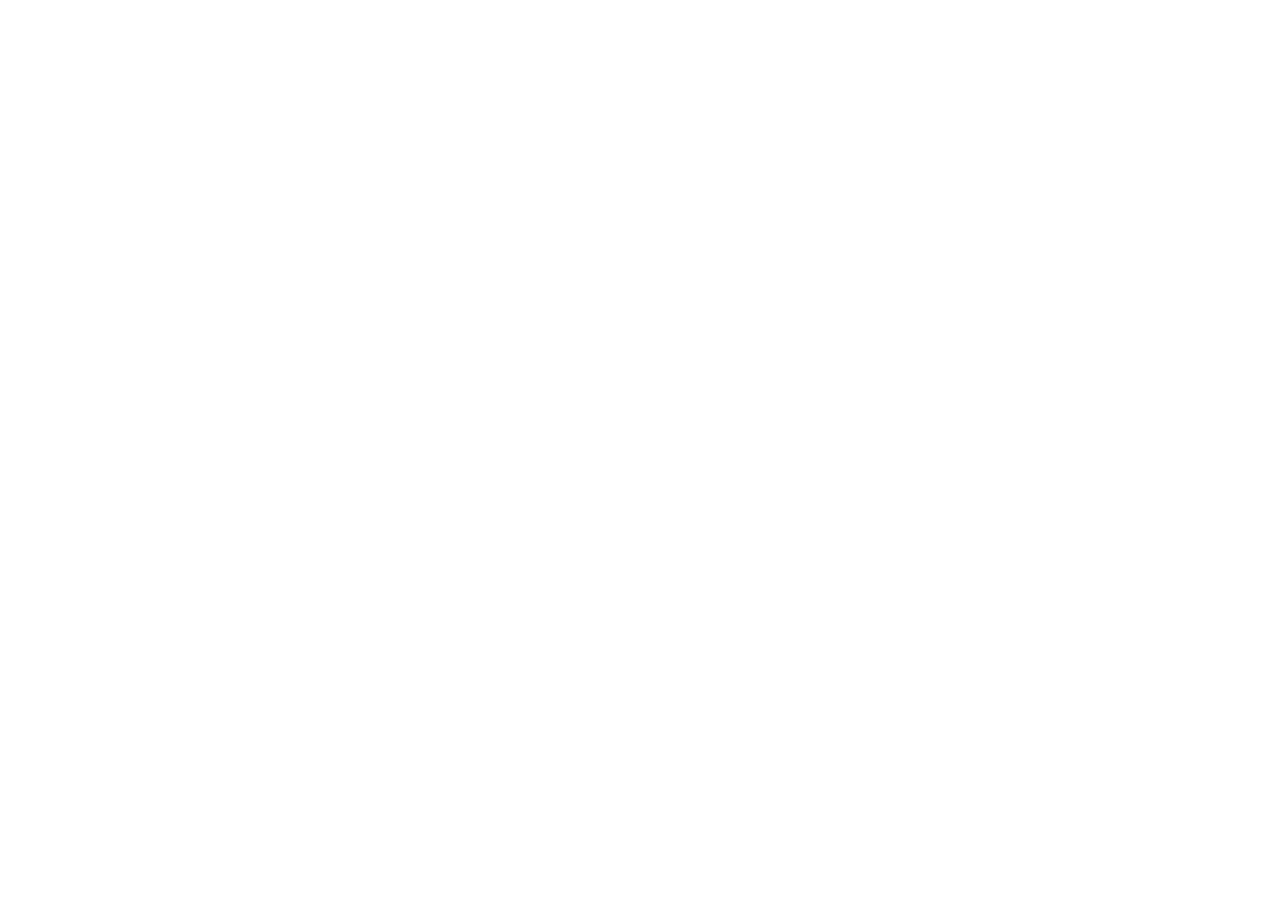
==== commit ad7ba311: "Update" ====
--- a/index.html
+++ b/index.html
@@ -3,1483 +3,19 @@
 <head>
     <meta charset="UTF-8">
     <meta name="viewport" content="width=device-width, initial-scale=1.0">
-    <title data-vi="Vũ Hương Linh | Business Analyst & Data Storyteller" data-en="Huong Linh Vu (Harlin Vu) | Business Analyst & Data Storyteller">Huong Linh Vu (Harlin Vu) | Business Analyst & Data Storyteller</title>
-    <!-- Google Fonts for playful, warm hand-drawn feel -->
+    <title data-vi="Vũ Hương Linh (Harlin Vu) | Hồ Sơ Năng Lực Phân Tích & Triển Lãm Dự Án" data-en="Huong Linh Vu (Harlin Vu) | Analytics & Business Architecture Portfolio">Huong Linh Vu (Harlin Vu) | Analytics & Business Architecture Portfolio</title>
+    
+    <!-- Google Fonts for warm, editorial typography -->
     <link rel="preconnect" href="https://fonts.googleapis.com">
     <link rel="preconnect" href="https://fonts.gstatic.com" crossorigin>
-    <link href="https://fonts.googleapis.com/css2?family=Fredoka:wght@400;500;600;700&family=M+PLUS+Rounded+1c:wght@500;700;800&family=Nunito:wght@400;600;700;800&display=swap" rel="stylesheet">
+    <link href="https://fonts.googleapis.com/css2?family=Fredoka:wght@400;500;600;700&family=M+PLUS+Rounded+1c:wght@500;700;800&family=Nunito:wght@400;600;700;800;900&display=swap" rel="stylesheet">
     
-    <style>
-        :root {
-            --bg-color: #FBF8E0;
-            --surface: rgba(255, 255, 255, 0.72);
-            --surface-strong: rgba(255, 255, 255, 0.9);
-            --border-color: rgba(213, 117, 48, 0.22);
-            --primary: #D57530;
-            --primary-deep: #A8591F;
-            --secondary: #9FB768;
-            --surface-accent: #FFBC92;
-            --accent: #EEE47D;
-            --accent-soft: rgba(238, 228, 125, 0.55);
-            --text: #5C3319;
-            --muted: rgba(92, 51, 25, 0.78);
-            --shadow-hand: 6px 6px 0px rgba(213, 117, 48, 0.18);
-            --shadow-hand-hover: 10px 10px 0px rgba(213, 117, 48, 0.28);
-            --jelly-bounce: cubic-bezier(.34, 1.25, .64, 1);
+    <!-- Three.js 3D WebGL Library with Fallbacks -->
+    <script src="https://cdnjs.cloudflare.com/ajax/libs/three.r128/three.min.js"></script>
+    <script>
+        if (typeof THREE === 'undefined') {
+            document.write('<script src="https://cdn.jsdelivr.net/npm/three@0.128.0/build/three.min.js"><\/script>');
         }
-
-        * {
-            box-sizing: border-box;
-            margin: 0;
-            padding: 0;
-            scroll-behavior: smooth;
-        }
-
-        body {
-            font-family: 'Nunito', 'Fredoka', sans-serif;
-            background:
-                radial-gradient(circle at 15% 15%, rgba(238, 228, 125, 0.65), transparent 32%),
-                radial-gradient(circle at 85% 10%, rgba(255, 188, 146, 0.55), transparent 30%),
-                radial-gradient(circle at 85% 85%, rgba(213, 117, 48, 0.22), transparent 30%),
-                linear-gradient(180deg, #FDFBEC 0%, #F8EFCB 100%);
-            color: var(--text);
-            line-height: 1.75;
-            padding: 0;
-            min-height: 100vh;
-            overflow-x: hidden;
-            position: relative;
-        }
-
-        body::before {
-            content: "";
-            position: fixed;
-            inset: 0;
-            pointer-events: none;
-            background-image: radial-gradient(rgba(213, 117, 48,.08) 1.5px, transparent 1.5px);
-            background-size: 22px 22px;
-            opacity: 0.35;
-            z-index: 0;
-        }
-
-        /* Floating particles canvas background */
-        #bg-canvas {
-            position: fixed;
-            top: 0;
-            left: 0;
-            width: 100%;
-            height: 100%;
-            pointer-events: none;
-            z-index: 0;
-        }
-
-        /* Tooltip styling */
-        [data-tooltip] {
-            position: relative;
-        }
-
-        [data-tooltip]::after {
-            content: attr(data-tooltip);
-            position: absolute;
-            bottom: calc(100% + 10px);
-            left: 50%;
-            transform: translateX(-50%) translateY(8px);
-            background: var(--primary);
-            color: #fff;
-            padding: 7px 14px;
-            border-radius: 12px;
-            font-size: 0.82rem;
-            font-family: 'Fredoka', sans-serif;
-            font-weight: 600;
-            white-space: nowrap;
-            opacity: 0;
-            visibility: hidden;
-            transition: opacity 0.25s ease, transform 0.25s ease, visibility 0.25s;
-            pointer-events: none;
-            z-index: 1000;
-            box-shadow: 0 8px 20px rgba(213, 117, 48, 0.25);
-        }
-
-        [data-tooltip]::before {
-            content: "";
-            position: absolute;
-            bottom: calc(100% + 2px);
-            left: 50%;
-            transform: translateX(-50%) translateY(8px);
-            border-width: 6px;
-            border-style: solid;
-            border-color: var(--primary) transparent transparent transparent;
-            opacity: 0;
-            visibility: hidden;
-            transition: opacity 0.25s ease, transform 0.25s ease, visibility 0.25s;
-            pointer-events: none;
-            z-index: 1000;
-        }
-
-        [data-tooltip]:hover::after,
-        [data-tooltip]:hover::before {
-            opacity: 1;
-            visibility: visible;
-            transform: translateX(-50%) translateY(0);
-        }
-
-        .container {
-            max-width: 1100px;
-            margin: 0 auto;
-            padding: 28px 20px 60px;
-            position: relative;
-            z-index: 1;
-        }
-
-        /* Navigation Bar */
-        .navbar {
-            display: flex;
-            justify-content: space-between;
-            align-items: center;
-            background: rgba(255, 255, 255, 0.85);
-            backdrop-filter: blur(16px);
-            -webkit-backdrop-filter: blur(16px);
-            border: 3px solid rgba(213, 117, 48, 0.25);
-            padding: 12px 26px;
-            border-radius: 999px;
-            position: sticky;
-            top: 18px;
-            z-index: 100;
-            box-shadow: var(--shadow-hand);
-            transition: all 0.3s ease;
-        }
-
-        .navbar:hover {
-            box-shadow: var(--shadow-hand-hover);
-        }
-
-        .logo {
-            font-family: 'Fredoka', 'M PLUS Rounded 1c', sans-serif;
-            font-weight: 700;
-            font-size: 1.2rem;
-            color: var(--primary);
-            text-decoration: none;
-            cursor: pointer;
-            letter-spacing: 0.01em;
-            display: inline-flex;
-            align-items: center;
-            gap: 10px;
-        }
-
-        .logo-icon {
-            width: 28px;
-            height: 28px;
-            border-radius: 60% 40% 55% 45% / 50% 55% 45% 50%;
-            background: linear-gradient(155deg, var(--accent), var(--surface-accent));
-            border: 2px solid var(--primary);
-            box-shadow: inset -2px -3px 4px rgba(213, 117, 48,.25);
-            transition: transform 0.4s var(--jelly-bounce);
-        }
-
-        .logo:hover .logo-icon {
-            transform: rotate(180deg) scale(1.15);
-        }
-
-        .nav-links {
-            display: flex;
-            gap: 12px;
-            list-style: none;
-            align-items: center;
-            flex-wrap: wrap;
-        }
-
-        .nav-links a {
-            text-decoration: none;
-            color: var(--text);
-            font-weight: 800;
-            font-size: 0.95rem;
-            transition: all 0.25s var(--jelly-bounce);
-            cursor: pointer;
-            padding: 6px 14px;
-            border-radius: 999px;
-            position: relative;
-        }
-
-        .nav-links a:hover {
-            color: var(--primary-deep);
-            background: rgba(238, 228, 125, 0.55);
-            transform: translateY(-3px) scale(1.05);
-        }
-
-        .lang-btn {
-            background: linear-gradient(160deg, #FFFFFF, var(--accent));
-            border: 2px solid var(--primary);
-            color: var(--primary-deep);
-            padding: 6px 16px;
-            border-radius: 999px;
-            font-weight: 800;
-            cursor: pointer;
-            font-size: 0.85rem;
-            transition: transform 0.25s var(--jelly-bounce), background 0.2s ease, box-shadow 0.25s ease;
-            box-shadow: 3px 3px 0px rgba(213, 117, 48, 0.25);
-        }
-
-        .lang-btn:hover {
-            transform: translateY(-3px) scale(1.08);
-            background: var(--surface-accent);
-        }
-
-        .lang-btn:active {
-            transform: translateY(0) scale(0.95);
-        }
-
-        header {
-            margin: 45px 0 36px;
-            text-align: center;
-            position: relative;
-        }
-
-        .badge {
-            display: inline-flex;
-            align-items: center;
-            gap: 8px;
-            background: linear-gradient(160deg, #FFFFFF, var(--accent-soft));
-            border: 2px solid var(--primary);
-            color: var(--primary-deep);
-            padding: 8px 20px;
-            border-radius: 999px;
-            font-weight: 800;
-            font-size: 0.9rem;
-            margin-bottom: 22px;
-            box-shadow: var(--shadow-hand);
-            animation: float-gentle 4s ease-in-out infinite alternate;
-        }
-
-        /* Hand-Drawn Multi-Layer Title Badge */
-        .hand-title-badge {
-            position: relative;
-            background: linear-gradient(155deg, #FFFFFF, var(--bg-color));
-            border: 4px solid var(--primary);
-            padding: 1.2rem 2.6rem;
-            border-radius: 50px 70px 40px 60px / 60% 40% 70% 30%;
-            box-shadow: 
-                0 0 0 4px var(--accent),
-                0 0 0 8px var(--secondary),
-                0 0 0 12px var(--surface-accent),
-                0 15px 30px rgba(213, 117, 48, 0.22);
-            display: inline-block;
-            margin-bottom: 26px;
-            animation: badge-wobble 6s ease-in-out infinite alternate;
-            transition: transform 0.3s ease;
-        }
-
-        .hand-title-badge:hover {
-            transform: scale(1.03) rotate(-1deg);
-        }
-
-        @keyframes badge-wobble {
-            0% { transform: translateY(0px) rotate(-1.5deg); }
-            100% { transform: translateY(-10px) rotate(1.5deg); }
-        }
-
-        @keyframes float-gentle {
-            0% { transform: translateY(0px); }
-            100% { transform: translateY(-8px); }
-        }
-
-        h1 {
-            font-family: 'Fredoka', 'M PLUS Rounded 1c', sans-serif;
-            font-size: clamp(2.3rem, 4.5vw, 3.8rem);
-            color: var(--primary);
-            font-weight: 700;
-            letter-spacing: -0.02em;
-        }
-
-        .subtitle {
-            font-size: clamp(1.05rem, 1.6vw, 1.3rem);
-            color: var(--secondary);
-            font-weight: 800;
-            margin-bottom: 20px;
-            font-family: 'Fredoka', sans-serif;
-        }
-
-        /* Cute floating mascot blobs */
-        .jelly-mascot {
-            position: absolute;
-            border-radius: 58% 42% 46% 54% / 52% 48% 52% 48%;
-            pointer-events: auto;
-            cursor: pointer;
-            z-index: 0;
-            box-shadow: inset -6px -8px 14px rgba(213, 117, 48,.20), inset 6px 8px 10px rgba(255,255,255,.7), 0 18px 30px rgba(213, 117, 48,.18);
-            animation: jelly-float 5s ease-in-out infinite;
-            transition: transform 0.3s var(--jelly-bounce);
-        }
-
-        .jelly-mascot:hover {
-            transform: scale(1.25) rotate(10deg) !important;
-        }
-
-        @keyframes jelly-float {
-            0%, 100% { transform: translateY(0) rotate(-3deg); }
-            50% { transform: translateY(-14px) rotate(3deg); }
-        }
-
-        .jelly-mascot.m1 {
-            width: 80px; height: 74px;
-            top: -20px; right: 5%;
-            background: linear-gradient(155deg, var(--accent), var(--surface-accent));
-            animation-delay: .2s;
-        }
-
-        .jelly-mascot.m2 {
-            width: 54px; height: 48px;
-            top: 50px; left: 2%;
-            background: linear-gradient(155deg, #ffffff, var(--accent-soft));
-            animation-delay: 1.2s;
-        }
-
-        @media (max-width: 720px) {
-            .jelly-mascot { display: none; }
-        }
-
-        .bio {
-            max-width: 780px;
-            margin: 0 auto 28px auto;
-            color: var(--muted);
-            font-size: 1.05rem;
-            line-height: 1.8;
-        }
-
-        /* Contact Bar */
-        .contact-bar {
-            display: flex;
-            justify-content: center;
-            align-items: center;
-            gap: 16px;
-            flex-wrap: wrap;
-            margin-bottom: 24px;
-        }
-
-        .contact-bar a {
-            position: relative;
-            display: inline-flex;
-            justify-content: center;
-            align-items: center;
-            background: linear-gradient(155deg, var(--primary-deep), var(--primary) 60%);
-            color: #ffffff;
-            width: 52px;
-            height: 52px;
-            border-radius: 58% 42% 48% 52% / 52% 46% 54% 48%;
-            text-decoration: none;
-            box-shadow: inset -3px -4px 8px rgba(0,0,0,.20), inset 3px 4px 6px rgba(255,255,255,.25), var(--shadow-hand);
-            transition: transform 0.3s var(--jelly-bounce), box-shadow 0.3s ease, border-radius 0.3s ease;
-            overflow: hidden;
-        }
-
-        .contact-bar a:hover {
-            transform: translateY(-5px) scale(1.12) rotate(3deg);
-            box-shadow: 8px 12px 0px rgba(213, 117, 48, 0.3);
-            border-radius: 50%;
-        }
-
-        .contact-bar svg {
-            width: 22px;
-            height: 22px;
-            stroke: #ffffff;
-            stroke-width: 2.2;
-            fill: none;
-            position: relative;
-            z-index: 1;
-            transition: transform 0.2s ease;
-        }
-
-        .contact-bar a:hover svg {
-            transform: scale(1.15);
-        }
-
-        /* Sections */
-        section {
-            position: relative;
-            background: var(--surface);
-            border: 2px solid var(--border-color);
-            padding: 34px 32px;
-            border-radius: 44px 36px 42px 38px / 36px 44px 38px 42px;
-            box-shadow: var(--shadow-hand);
-            margin-bottom: 30px;
-            transition: transform 0.3s var(--jelly-bounce), box-shadow 0.3s ease;
-            backdrop-filter: blur(16px);
-            -webkit-backdrop-filter: blur(16px);
-            overflow: hidden;
-        }
-
-        section:hover {
-            transform: translateY(-4px);
-            box-shadow: var(--shadow-hand-hover);
-        }
-
-        h2 {
-            font-family: 'Fredoka', 'M PLUS Rounded 1c', sans-serif;
-            font-size: 1.6rem;
-            color: var(--primary);
-            margin-bottom: 20px;
-            border-bottom: 2px dashed rgba(213, 117, 48,.2);
-            padding-bottom: 12px;
-            font-weight: 700;
-            position: relative;
-        }
-
-        h3 {
-            color: var(--primary);
-            font-family: 'Fredoka', 'M PLUS Rounded 1c', sans-serif;
-            letter-spacing: -0.01em;
-        }
-
-        p {
-            margin-bottom: 14px;
-            color: var(--text);
-        }
-
-        /* Dynamic 3D Tilt Project Cards */
-        .project-card {
-            position: relative;
-            background: linear-gradient(165deg, rgba(255,255,255,0.92), rgba(238, 228, 125, 0.45));
-            border: 2px solid rgba(213, 117, 48, 0.2);
-            padding: 28px;
-            border-radius: 26px 40px 28px 38px / 38px 28px 40px 26px;
-            margin-bottom: 24px;
-            box-shadow: var(--shadow-hand);
-            transition: transform 0.3s cubic-bezier(0.175, 0.885, 0.32, 1.275), box-shadow 0.3s ease, border-color .25s ease;
-            backdrop-filter: blur(12px);
-            transform-style: preserve-3d;
-        }
-
-        .project-card:hover {
-            transform: translateY(-6px) scale(1.01);
-            border-color: var(--primary);
-            box-shadow: var(--shadow-hand-hover);
-        }
-
-        .project-tag {
-            position: relative;
-            z-index: 1;
-            display: inline-flex;
-            align-items: center;
-            gap: 6px;
-            padding: 6px 14px;
-            border-radius: 999px;
-            font-size: 0.8rem;
-            font-weight: 800;
-            margin-bottom: 14px;
-            background: rgba(238, 228, 125, 0.6);
-            color: var(--primary-deep);
-            border: 1px solid rgba(213, 117, 48, 0.2);
-            box-shadow: 2px 2px 0px rgba(213, 117, 48, 0.15);
-        }
-
-        .project-title {
-            font-family: 'Fredoka', sans-serif;
-            font-size: 1.4rem;
-            font-weight: 700;
-            color: var(--primary);
-            margin-bottom: 10px;
-        }
-
-        .btn {
-            position: relative;
-            display: inline-flex;
-            align-items: center;
-            gap: 8px;
-            background: linear-gradient(160deg, var(--primary-deep), var(--primary) 65%);
-            color: #ffffff;
-            padding: 11px 22px;
-            border-radius: 999px;
-            text-decoration: none;
-            font-weight: 800;
-            font-size: 0.9rem;
-            margin-top: 16px;
-            transition: transform 0.25s var(--jelly-bounce), box-shadow 0.25s ease;
-            cursor: pointer;
-            border: none;
-            box-shadow: var(--shadow-hand);
-            overflow: hidden;
-        }
-
-        .btn::before {
-            content: "";
-            position: absolute;
-            top: 2px; left: 14%;
-            width: 40%; height: 38%;
-            border-radius: 999px;
-            background: rgba(255,255,255,.3);
-            filter: blur(1.5px);
-            pointer-events: none;
-        }
-
-        .btn:hover {
-            transform: translateY(-3px) scale(1.04);
-            box-shadow: var(--shadow-hand-hover);
-        }
-
-        .btn:active {
-            transform: translateY(0) scale(0.96);
-        }
-
-        .btn-secondary {
-            background: rgba(255,255,255, 0.8);
-            color: var(--primary);
-            border: 2px solid rgba(213, 117, 48, 0.25);
-        }
-
-        .btn-secondary:hover {
-            background: var(--accent-soft);
-            color: var(--primary-deep);
-        }
-
-        /* Categorized Skill Section */
-        .skills-category {
-            margin-bottom: 22px;
-        }
-
-        .skills-category-title {
-            font-family: 'Fredoka', sans-serif;
-            font-size: 1.05rem;
-            font-weight: 700;
-            color: var(--primary-deep);
-            margin-bottom: 10px;
-            display: flex;
-            align-items: center;
-            gap: 8px;
-        }
-
-        .skills-grid {
-            display: flex;
-            flex-wrap: wrap;
-            gap: 10px;
-        }
-
-        .skill-pill {
-            background: linear-gradient(160deg, #FFFFFF, var(--accent-soft));
-            color: var(--primary-deep);
-            border: 2px solid rgba(213, 117, 48, 0.18);
-            padding: 8px 16px;
-            border-radius: 999px;
-            font-size: 0.88rem;
-            font-weight: 800;
-            box-shadow: 3px 3px 0px rgba(213, 117, 48, 0.12);
-            transition: transform 0.25s var(--jelly-bounce), background 0.25s ease, box-shadow 0.25s ease;
-            display: inline-flex;
-            align-items: center;
-            gap: 6px;
-        }
-
-        .skill-pill:hover {
-            transform: translateY(-4px) scale(1.06) rotate(-1deg);
-            background: linear-gradient(160deg, #FFFFFF, var(--surface-accent));
-            box-shadow: 5px 5px 0px rgba(213, 117, 48, 0.22);
-        }
-
-        .view-section { display: none; }
-        .view-section.active { display: block; animation: fadeIn 0.4s ease; }
-
-        @keyframes fadeIn {
-            from { opacity: 0; transform: translateY(12px); }
-            to { opacity: 1; transform: translateY(0); }
-        }
-
-        footer {
-            text-align: center;
-            padding: 30px;
-            color: var(--muted);
-            font-weight: 800;
-            font-size: 0.95rem;
-        }
-
-        /* Metric Grid & Cards */
-        .jelly-grid {
-            display: grid;
-            grid-template-columns: repeat(auto-fit, minmax(180px, 1fr));
-            gap: 16px;
-            margin-top: 18px;
-        }
-
-        .jelly-bubble {
-            position: relative;
-            background: linear-gradient(165deg, rgba(255,255,255,.95), rgba(238, 228, 125,.55));
-            border: 2px solid rgba(213, 117, 48,.18);
-            border-radius: 28px 38px 30px 40px;
-            padding: 18px 16px;
-            box-shadow: var(--shadow-hand);
-            overflow: hidden;
-            min-height: 112px;
-            transition: transform .25s ease, box-shadow .3s ease;
-        }
-
-        .jelly-bubble:hover {
-            transform: translateY(-4px);
-            box-shadow: var(--shadow-hand-hover);
-        }
-
-        .bubble-kicker {
-            font-size: 0.78rem;
-            font-weight: 800;
-            letter-spacing: 0.08em;
-            text-transform: uppercase;
-            color: var(--secondary);
-            margin-bottom: 6px;
-        }
-
-        .bubble-value {
-            font-family: 'Fredoka', sans-serif;
-            font-size: 1.15rem;
-            line-height: 1.2;
-            font-weight: 700;
-            color: var(--primary);
-        }
-
-        .bubble-note {
-            margin-top: 8px;
-            color: var(--muted);
-            font-size: 0.88rem;
-            line-height: 1.45;
-        }
-
-        .metric-row {
-            display: grid;
-            grid-template-columns: repeat(4, 1fr);
-            gap: 14px;
-            margin-top: 18px;
-        }
-
-        .metric-card {
-            position: relative;
-            padding: 18px 10px;
-            border-radius: 28px 36px 30px 38px;
-            background: linear-gradient(165deg, rgba(255,255,255,.92), rgba(238, 228, 125,.5));
-            border: 2px solid rgba(213, 117, 48,.18);
-            box-shadow: var(--shadow-hand);
-            text-align: center;
-            overflow: hidden;
-            transition: transform .25s ease, box-shadow .3s ease;
-        }
-
-        .metric-card:hover {
-            transform: translateY(-4px);
-            box-shadow: var(--shadow-hand-hover);
-        }
-
-        .metric-card strong {
-            display: block;
-            color: var(--primary);
-            font-family: 'Fredoka', sans-serif;
-            font-size: 1.5rem;
-            line-height: 1.1;
-        }
-
-        .metric-card span {
-            display: block;
-            margin-top: 6px;
-            font-size: 0.85rem;
-            color: var(--muted);
-            font-weight: 700;
-        }
-
-        /* Certificates Styled List */
-        .cert-list {
-            list-style: none;
-            padding-left: 0;
-            margin-top: 18px;
-            display: flex;
-            flex-direction: column;
-            gap: 16px;
-        }
-
-        .cert-item {
-            background: linear-gradient(165deg, rgba(255,255,255,.95), rgba(238, 228, 125,.45));
-            border: 2px solid rgba(213, 117, 48,.18);
-            padding: 18px 22px;
-            border-radius: 24px 30px 22px 28px;
-            box-shadow: 4px 4px 0px rgba(213, 117, 48, 0.12);
-            transition: transform 0.25s var(--jelly-bounce), box-shadow 0.25s ease;
-        }
-
-        .cert-item:hover {
-            transform: translateY(-3px) rotate(-0.5deg);
-            box-shadow: 6px 8px 0px rgba(213, 117, 48, 0.2);
-            border-color: var(--primary);
-        }
-
-        .cert-header {
-            display: flex;
-            justify-content: space-between;
-            align-items: baseline;
-            gap: 12px;
-            flex-wrap: wrap;
-        }
-
-        .cert-name {
-            font-weight: 800;
-            font-size: 1.05rem;
-            color: var(--primary);
-            font-family: 'Fredoka', sans-serif;
-        }
-
-        .cert-issuer {
-            color: var(--primary-deep);
-            font-size: 0.95rem;
-            font-weight: 700;
-        }
-
-        .cert-date {
-            color: var(--secondary);
-            font-size: 0.88rem;
-            font-weight: 800;
-            white-space: nowrap;
-            background: rgba(255,255,255,0.7);
-            padding: 2px 10px;
-            border-radius: 999px;
-            border: 1px solid rgba(213, 117, 48, 0.15);
-        }
-
-        .cert-meta {
-            margin-top: 8px;
-            display: flex;
-            flex-wrap: wrap;
-            gap: 8px;
-            align-items: center;
-        }
-
-        .cert-skill-tag {
-            font-size: 0.78rem;
-            font-weight: 800;
-            background: var(--accent-soft);
-            color: var(--primary-deep);
-            padding: 3px 10px;
-            border-radius: 999px;
-            border: 1px solid rgba(213, 117, 48, 0.12);
-        }
-
-        .cert-id {
-            font-size: 0.78rem;
-            color: var(--muted);
-            font-family: monospace;
-            word-break: break-all;
-        }
-
-        /* Click Sparkle Effect */
-        .click-spark {
-            position: absolute;
-            width: 18px;
-            height: 18px;
-            border-radius: 50%;
-            background: var(--surface-accent);
-            pointer-events: none;
-            animation: spark 0.6s ease-out forwards;
-            z-index: 9999;
-        }
-
-        @keyframes spark {
-            0% { transform: scale(0.2); opacity: 1; border: 2px solid var(--primary); }
-            100% { transform: scale(2.2); opacity: 0; }
-        }
-
-        @media (max-width: 720px) {
-            .navbar {
-                gap: 10px;
-                padding: 12px 16px;
-                border-radius: 24px;
-                flex-direction: column;
-                align-items: flex-start;
-            }
-            .nav-links {
-                gap: 8px;
-            }
-            section {
-                padding: 24px 18px;
-                border-radius: 28px;
-            }
-            .project-card {
-                padding: 20px 16px;
-            }
-            .metric-row {
-                grid-template-columns: repeat(2, 1fr);
-            }
-            .cert-header {
-                flex-direction: column;
-                align-items: flex-start;
-                gap: 4px;
-            }
-        }
-    </style>
-</head>
-<body>
-
-<canvas id="bg-canvas"></canvas>
-
-<div class="container">
-
-    <!-- Navigation -->
-    <nav class="navbar">
-        <a onclick="showHome()" class="logo" data-tooltip="Home / Trang chủ">
-            <div class="logo-icon"></div>
-            <span>Huong Linh Vu</span>
-        </a>
-        <ul class="nav-links">
-            <li><a onclick="showHome('#about')" data-tooltip="Take a closer look about me" data-vi="Về mình" data-en="About">About</a></li>
-            <li><a onclick="showHome('#experience')" data-tooltip="All of my recent experience" data-vi="Kinh nghiệm" data-en="Experience">Experience</a></li>
-            <li><a onclick="showHome('#projects')" data-tooltip="These are my projects with all of my fellow teammates" data-vi="Dự án" data-en="Projects">Projects</a></li>
-            <li><a onclick="showHome('#skills')" data-tooltip="After learning 3 years at Deakin University, here are my skills" data-vi="Kỹ năng" data-en="Skills">Skills</a></li>
-            <li><a onclick="showHome('#certifications')" data-tooltip="Certifications and courses I've completed" data-vi="Chứng chỉ" data-en="Certs">Certs</a></li>
-            <li><button class="lang-btn" onclick="toggleLanguage()" data-tooltip="Đổi Tiếng Anh / Tiếng Việt"><span id="lang-btn-text">VIE</span></button></li>
-        </ul>
-    </nav>
-
-    <!-- MAIN PORTFOLIO VIEW -->
-    <div id="home-view" class="view-section active">
-        <!-- Hero Section -->
-        <header>
-            <div class="jelly-mascot m1" aria-hidden="true"></div>
-            <div class="jelly-mascot m2" aria-hidden="true"></div>
-            
-            <div class="badge" data-vi="Business Analytics & Data Storyteller" data-en="Business Analytics & Data Storyteller">Business Analytics & Data Storyteller</div>
-            
-            <!-- Hand-Drawn Title Badge -->
-            <div>
-                <div class="hand-title-badge">
-                    <h1 data-vi="Vũ Hương Linh" data-en="Huong Linh Vu (Harlin Vu)">Huong Linh Vu (Harlin Vu)</h1>
-                </div>
-            </div>
-
-            <div class="subtitle" data-vi="Biến dữ liệu phức tạp thành quyết định chiến lược kinh doanh" data-en="Turning complex data into clear business strategies">Turning complex data into clear business strategies</div>
-            <p class="bio" data-vi="Sinh viên năm 3 ngành Business Analytics tại Deakin University. Kinh nghiệm thực chiến từ tư vấn ESG tại FPT Digital, kinh tế tuần hoàn tại VnF đến các đồ án AI & Khoa học dữ liệu xuất sắc."
-               data-en="Third-year Business Analytics student at Deakin University with hands-on internship experience in sustainability consulting, business research, and applied AI.">
-               Third-year Business Analytics student at Deakin University with hands-on internship experience in sustainability consulting, business research, and applied AI.
-            </p>
-            
-            <!-- Contact Bar -->
-            <div class="contact-bar">
-                <a href="mailto:vuhuonglinh17@gmail.com" data-tooltip="Email: vuhuonglinh17@gmail.com">
-                    <svg xmlns="http://www.w3.org/2000/svg" viewBox="0 0 24 24"><rect width="20" height="16" x="2" y="4" rx="2"/><path d="m22 7-8.97 5.7a1.94 1.94 0 0 1-2.06 0L2 7"/></svg>
-                </a>
-                <a href="tel:+61450660222" data-tooltip="Call: (+61) 450 660 222">
-                    <svg xmlns="http://www.w3.org/2000/svg" viewBox="0 0 24 24"><path d="M22 16.92v3a2 2 0 0 1-2.18 2 19.79 19.79 0 0 1-8.63-3.07 19.5 19.5 0 0 1-6-6 19.79 19.79 0 0 1-3.07-8.67A2 2 0 0 1 4.11 2h3a2 2 0 0 1 2 1.72 12.84 12.84 0 0 0 .7 2.81 2 2 0 0 1-.45 2.11L8.09 9.91a16 16 0 0 0 6 6l1.27-1.27a2 2 0 0 1 2.11-.45 12.84 12.84 0 0 0 2.81.7A2 2 0 0 1 22 16.92z"/></svg>
-                </a>
-                <a href="https://maps.google.com/?q=Box+Hill,+VIC,+Australia" target="_blank" rel="noopener" data-tooltip="Maps: Box Hill, VIC, Australia">
-                    <svg xmlns="http://www.w3.org/2000/svg" viewBox="0 0 24 24"><path d="M20 10c0 6-8 12-8 12s-8-6-8-12a8 8 0 0 1 16 0Z"/><circle cx="12" cy="10" r="3"/></svg>
-                </a>
-                <a href="https://www.linkedin.com/in/huong-linh-vu/" target="_blank" rel="noopener" data-tooltip="LinkedIn Profile">
-                    <svg xmlns="http://www.w3.org/2000/svg" viewBox="0 0 24 24"><path d="M16 8a6 6 0 0 1 6 6v7h-4v-7a2 2 0 0 0-2-2 2 2 0 0 0-2 2v7h-4v-7a6 6 0 0 1 6-6z"/><rect width="4" height="12" x="2" y="9"/><circle cx="4" cy="4" r="2"/></svg>
-                </a>
-            </div>
-        </header>
-
-        <!-- About Me Section -->
-        <section id="about">
-            <h2 data-vi="About Me" data-en="About Me">About Me</h2>
-            <p data-vi="Mình tin rằng giá trị tuyệt vời nhất của dữ liệu không chỉ nằm ở việc tối ưu hóa hiệu suất kinh doanh, mà còn là tạo ra những thay đổi tích cực cho con người và cộng đồng."
-               data-en="I believe the best use of data is not simply to optimise business performance, but to create positive change for people and communities.">
-               I believe the best use of data is not simply to optimise business performance, but to create positive change for people and communities.
-            </p>
-            <p data-vi="Là một sinh viên chuyên ngành Business Analytics tại Deakin University, mình có niềm đam mê sâu sắc với việc ứng dụng phân tích dữ liệu, trí tuệ nhân tạo (AI) và chiến lược kinh doanh để giải quyết những bài toán thực tế có ý nghĩa. Niềm đam mê này đã định hình các dự án và trải nghiệm mà mình lựa chọn – từ tư vấn phát triển bền vững và nghiên cứu ESG, đến việc phát triển giải pháp AI chăm sóc sức khỏe hậu phẫu hay khám phá các phương pháp hướng tới sự bền vững môi trường nhờ công nghệ."
-               data-en="As a Business Analytics student at Deakin University, I am passionate about applying analytics, AI, and business strategy to solve challenges that matter. This passion has guided the projects and experiences I choose - from sustainability consulting and ESG research, to developing AI solutions for post-discharge healthcare and exploring technology-driven approaches to environmental sustainability.">
-               As a Business Analytics student at Deakin University, I am passionate about applying analytics, AI, and business strategy to solve challenges that matter. This passion has guided the projects and experiences I choose - from sustainability consulting and ESG research, to developing AI solutions for post-discharge healthcare and exploring technology-driven approaches to environmental sustainability.
-            </p>
-            <p data-vi="Những trải nghiệm đó không chỉ củng cố năng lực phân tích của bản thân, mà còn củng cố niềm tin rằng sự đổi mới phải luôn xoay quanh con người, mang tính đạo đức và có ý nghĩa xã hội. Mình yêu thích việc làm việc trong các đội ngũ đa lĩnh vực, chuyển đổi các vấn đề phức tạp thành những insights hành động được, và thiết kế các giải pháp cân bằng giữa giá trị kinh doanh với tác động lâu dài cho cộng đồng."
-               data-en="These experiences have strengthened both my analytical capabilities and my belief that innovation should be human-centred, ethical, and socially meaningful. I enjoy working with multidisciplinary teams, turning complex problems into actionable insights, and designing solutions that balance business value with long-term community impact.">
-               These experiences have strengthened both my analytical capabilities and my belief that innovation should be human-centred, ethical, and socially meaningful. I enjoy working with multidisciplinary teams, turning complex problems into actionable insights, and designing solutions that balance business value with long-term community impact.
-            </p>
-        </section>
-
-        <!-- Experience Section -->
-        <section id="experience">
-            <h2 data-vi="Experience" data-en="Experience">Experience</h2>
-            
-            <div class="project-card">
-                <span class="project-tag">01/2026</span>
-                <h3 class="project-title" data-vi="Project Team Intern - VnF (Vietnam Food)" data-en="Project Team Intern - VnF (Vietnam Food)">Project Team Intern - VnF (Vietnam Food) - Ho Chi Minh, Vietnam</h3>
-                <p data-vi="• Hỗ trợ chuẩn bị các cuộc họp với khách hàng quốc tế thông qua nghiên cứu nền tảng chi tiết và các hoạt động bioscan.<br>• Tham gia các cuộc họp nội bộ, hội thảo ESG và một chuyến công tác đến Cần Thơ, qua đó hiểu rõ hơn cách các phòng ban giao tiếp và phối hợp.<br>• Tiếp cận trực tiếp với ngành thủy sản và các giải pháp thu hồi, xử lý phụ phẩm, hiểu sâu hơn về ý nghĩa thực tiễn của các sáng kiến bền vững.<br>• Được đào tạo sử dụng công cụ AI và kỹ thuật viết prompt (bao gồm NotebookLM) để hỗ trợ dịch thuật, tổng hợp và tạo nội dung hiệu quả."
-                   data-en="• Facilitated preparation for international client meetings through detailed background research and bioscan activities. <br> • Participated in internal meetings, an ESG seminar, and a business trip to Can Tho, gaining a clearer understanding of how departments communicate and coordinate. <br> • Gained first-hand exposure to the seafood industry and by-product collection/processing solutions, deepening understanding of sustainability initiatives in practice. <br> • Trained in using AI tools and prompt writing (including NotebookLM) for efficient translation, content creation, and information synthesis.">
-                   • Facilitated preparation for international client meetings through detailed background research and bioscan activities. <br> • Participated in internal meetings, an ESG seminar, and a business trip to Can Tho, gaining a clearer understanding of how departments communicate and coordinate. <br> • Gained first-hand exposure to the seafood industry and by-product collection/processing solutions, deepening understanding of sustainability initiatives in practice. <br> • Trained in using AI tools and prompt writing (including NotebookLM) for efficient translation, content creation, and information synthesis.
-                </p>
-            </div>
-
-            <div class="project-card">
-                <span class="project-tag">12/2024 – 02/2025</span>
-                <h3 class="project-title" data-vi="Business Analytics Intern - FPT Digital" data-en="Business Analytics Intern - FPT Digital">Business Analytics Intern - FPT Digital - Hanoi, Vietnam</h3>
-                <p data-vi="• Đóng góp nội dung cho phần CSR (Trách nhiệm xã hội doanh nghiệp) trong Báo cáo Phát triển bền vững của khách hàng, tuân theo tiêu chuẩn tư vấn chuyên nghiệp.<br>• Thực hiện nghiên cứu độc lập về phát triển bền vững trong ngành Dược phẩm Việt Nam, tập trung vào thực tiễn, chính sách và xu hướng ESG.<br>• Hỗ trợ các dự án tư vấn bền vững thông qua việc tham gia họp khách hàng và quan sát phương pháp tư vấn chuyên nghiệp."
-                   data-en="• Contributed content to the CSR (Corporate Social Responsibility) section of a client's Sustainability Report, aligning with professional consulting standards.<br>• Conducted independent research on sustainable development within Vietnam's pharmaceutical industry, focusing on ESG practices, policies, and industry trends.<br>• Supported sustainability consulting projects by participating in client meetings and observing professional consulting methodologies.">
-                   • Contributed content to the CSR (Corporate Social Responsibility) section of a client's Sustainability Report, aligning with professional consulting standards.<br>• Conducted independent research on sustainable development within Vietnam's pharmaceutical industry, focusing on ESG practices, policies, and industry trends.<br>• Supported sustainability consulting projects by participating in client meetings and observing professional consulting methodologies.
-                </p>
-            </div>
-
-            <div class="project-card">
-                <span class="project-tag">12/2023 – 02/2024</span>
-                <h3 class="project-title" data-vi="Logistics Team Leader - Dự án 'Share the Love, Send Warmth'" data-en="Logistics Team Leader - 'Share the Love, Send Warmth' Project">Logistics Team Leader - 'Share the Love, Send Warmth' Project</h3>
-                <p data-vi="• Điều phối logistics và giao tiếp nhà cung cấp hỗ trợ trường học tại Y Tý, Lào Cai.<br>• Giám sát việc tiếp nhận, lưu trữ và phân phối hàng quyên góp, đảm bảo giao hàng đúng thời gian và địa điểm.<br>• Gây quỹ hơn 60 triệu VNĐ trao tặng quà ấm cho học sinh vùng cao."
-                   data-en="• Coordinated logistics operations and supplier communication for a volunteer project supporting remote schools in Y Ty, Lao Cai.<br>• Supervised the reception, storage, and distribution of donated goods, ensuring accurate and timely delivery.<br>• Raised 60+ million VND to deliver winter supplies.">
-                   • Coordinated logistics operations and supplier communication for a volunteer project supporting remote schools in Y Ty, Lao Cai.<br>• Supervised the reception, storage, and distribution of donated goods, ensuring accurate and timely delivery.<br>• Raised 60+ million VND to deliver winter supplies.
-                </p>
-            </div>
-        </section>
-
-        <!-- Projects Section -->
-        <section id="projects">
-            <h2 data-vi="Featured Projects" data-en="Featured Projects">Featured Projects</h2>
-
-            <div class="project-card">
-                <span class="project-tag" data-vi="UNESCO Global Youth Hackathon 2026 (Đang diễn ra)" data-en="UNESCO Global Youth Hackathon 2026 (Ongoing)">UNESCO Global Youth Hackathon 2026 (Ongoing)</span>
-                <h3 class="project-title">The Archivist – "Every Choice Becomes History"</h3>
-                <p data-vi="Game chiến lược văn minh dựa trên tường thuật, giúp người trẻ rèn luyện năng lực Hiểu biết Truyền thông & Thông tin (MIL) qua 5 thời đại thông tin, từ truyền miệng đến AI."
-                   data-en="A narrative-driven civilisation strategy game that builds Media and Information Literacy (MIL) through five information eras, from oral tradition to AI.">
-                   A narrative-driven civilisation strategy game that builds Media and Information Literacy (MIL) through five information eras, from oral tradition to AI.
-                </p>
-                <button class="btn" onclick="showProject('archivist')" data-tooltip="Click to view details" data-vi="Xem chi tiết dự án ↗" data-en="View Project Details ↗">View Project Details ↗</button>
-            </div>
-
-            <div class="project-card">
-                <span class="project-tag">Hackathon Top 8 / 210 (Merit Prize)</span>
-                <h3 class="project-title">AfterCare App: AI Post-Discharge Care Assistant</h3>
-                <p data-vi="Nền tảng trợ lý giọng nói AI kết nối bệnh nhân và cơ sở y tế sau xuất viện, tích hợp Bảng điều phối y tế thời gian thực."
-                   data-en="AI-driven post-discharge care platform for hospitals, built around voice follow-up, risk screening, and doctor dashboards.">
-                   AI-driven post-discharge care platform for hospitals, built around voice follow-up, risk screening, and doctor dashboards.
-                </p>
-                <button class="btn" onclick="showProject('aftercare')" data-tooltip="Click to view details" data-vi="Xem chi tiết dự án ↗" data-en="View Project Details ↗">View Project Details ↗</button>
-            </div>
-
-            <div class="project-card">
-                <span class="project-tag">FPT Digital Work</span>
-                <h3 class="project-title">Pharma ESG Strategy & Framework</h3>
-                <p data-vi="Nghiên cứu tiêu chuẩn GRI Standards toàn cầu và tổng hợp 8 giải pháp chiến lược phát triển bền vững cho ngành Dược Việt Nam."
-                   data-en="Comprehensive sustainability research report applying GRI Standards and global best practices to Vietnam's pharmaceutical sector.">
-                   Comprehensive sustainability research report applying GRI Standards and global best practices to Vietnam's pharmaceutical sector.
-                </p>
-                <button class="btn" onclick="showProject('esg')" data-tooltip="Click to view details" data-vi="Xem chi tiết dự án ↗" data-en="View Project Details ↗">View Project Details ↗</button>
-            </div>
-
-            <div class="project-card">
-                <span class="project-tag">Volunteering & Leadership</span>
-                <h3 class="project-title">"Share the Love, Send Warmth" Project</h3>
-                <p data-vi="Lập kế hoạch ngân sách và điều phối logistics gây quỹ hơn 60 triệu VNĐ hỗ trợ học sinh vùng cao Y Tý, Lào Cai."
-                   data-en="Charity fundraising and logistics coordination initiative supporting kindergarten students in remote mountainous areas of Y Ty, Lao Cai.">
-                   Charity fundraising and logistics coordination initiative supporting kindergarten students in remote mountainous areas of Y Ty, Lao Cai.
-                </p>
-                <button class="btn" onclick="showProject('sharethelove')" data-tooltip="Click to view details" data-vi="Xem chi tiết dự án ↗" data-en="View Project Details ↗">View Project Details ↗</button>
-            </div>
-
-            <h2 data-vi="Academic Works" data-en="Academic Works" style="margin-top:24px;">Academic Works</h2>
-            <p style="margin-top:-6px; margin-bottom:22px; color: var(--muted);" data-vi="Selected university projects demonstrating applied AI, machine learning, analytics and data science." data-en="Selected university projects demonstrating applied AI, machine learning, analytics and data science.">Selected university projects demonstrating applied AI, machine learning, analytics and data science.</p>
-
-            <div class="project-card">
-                <span class="project-tag">Machine Learning</span>
-                <h3 class="project-title">House Price Prediction using Deep Learning</h3>
-                <p data-vi="Tiền xử lý khoảng 20,000 bản ghi bất động sản, thử nghiệm 8 mô hình mạng Neural và chọn NN4 là mô hình tốt nhất."
-                   data-en="End-to-end regression study using approximately 20,000 property records and 8 neural network architectures.">
-                   End-to-end regression study using approximately 20,000 property records and 8 neural network architectures.
-                </p>
-                <button class="btn" onclick="showProject('house')" data-tooltip="Read Academic Study" data-vi="Xem chi tiết học thuật ↗" data-en="View Academic Work ↗">View Academic Work ↗</button>
-            </div>
-
-            <div class="project-card">
-                <span class="project-tag">Python & NLP</span>
-                <h3 class="project-title">Airbnb Victoria Review Analytics using NLP</h3>
-                <p data-vi="Phân tích review Airbnb bằng VADER và LDA để tìm yếu tố ảnh hưởng đến sự hài lòng của khách."
-                   data-en="NLP analysis of Airbnb reviews using VADER sentiment and LDA topic modelling.">
-                   NLP analysis of Airbnb reviews using VADER sentiment and LDA topic modelling.
-                </p>
-                <button class="btn" onclick="showProject('airbnb')" data-tooltip="Read Academic Study" data-vi="Xem chi tiết học thuật ↗" data-en="View Academic Work ↗">View Academic Work ↗</button>
-            </div>
-
-            <div class="project-card">
-                <span class="project-tag">Computer Vision</span>
-                <h3 class="project-title">Waste Image Classification (CNN)</h3>
-                <p data-vi="So sánh ANN và CNN trên 2,864 ảnh rác với CNN4 đạt độ chính xác kiểm định 69.53%."
-                   data-en="Comparison of ANN and CNN models on 2,864 waste images, with CNN4 achieving 69.53% test accuracy.">
-                   Comparison of ANN and CNN models on 2,864 waste images, with CNN4 achieving 69.53% test accuracy.
-                </p>
-                <button class="btn" onclick="showProject('waste')" data-tooltip="Read Academic Study" data-vi="Xem chi tiết học thuật ↗" data-en="View Academic Work ↗">View Academic Work ↗</button>
-            </div>
-        </section>
-
-        <!-- Skills Section -->
-        <section id="skills">
-            <h2 data-vi="Technical & Professional Skills" data-en="Technical & Professional Skills">Technical & Professional Skills</h2>
-            
-            <!-- Category 1: Tools & Analytics -->
-            <div class="skills-category">
-                <div class="skills-category-title" data-vi="Công Cụ & Công Nghệ" data-en="Tools & Technologies">Tools & Technologies</div>
-                <div class="skills-grid">
-                    <span class="skill-pill" data-tooltip="Database Queries">SQL</span>
-                    <span class="skill-pill" data-tooltip="Data Visualisation">Microsoft Power BI</span>
-                    <span class="skill-pill" data-tooltip="Presentation & Reporting">PowerPoint Development</span>
-                    <span class="skill-pill" data-tooltip="Office Productivity">Microsoft Office</span>
-                    <span class="skill-pill" data-tooltip="Visual Design">Canva</span>
-                </div>
-            </div>
-
-            <!-- Category 2: Business Analysis & Modeling -->
-            <div class="skills-category">
-                <div class="skills-category-title" data-vi="Phân Tích Kinh Doanh & Quy Trình" data-en="Business Analysis & Process">Business Analysis & Process</div>
-                <div class="skills-grid">
-                    <span class="skill-pill" data-tooltip="Core Competency">Business Analysis</span>
-                    <span class="skill-pill" data-tooltip="Data Insights">Business Analytics</span>
-                    <span class="skill-pill" data-tooltip="Requirement Gathering">Business Requirements</span>
-                    <span class="skill-pill" data-tooltip="Workflow Analysis">Business Process Analysis</span>
-                    <span class="skill-pill" data-tooltip="Strategy & Execution">Business Analysis Planning & Monitoring</span>
-                    <span class="skill-pill" data-tooltip="Process Architecture">Process Modeling</span>
-                    <span class="skill-pill" data-tooltip="Business Process Model and Notation">BPMN</span>
-                </div>
-            </div>
-
-            <!-- Category 3: Research, Strategy & Sustainability -->
-            <div class="skills-category">
-                <div class="skills-category-title" data-vi="Nghiên Cứu, Chiến Lược & Phát Triển Bền Vững" data-en="Research, Strategy & Sustainability">Research, Strategy & Sustainability</div>
-                <div class="skills-grid">
-                    <span class="skill-pill" data-tooltip="Strategic Analysis">Strategic Analysis</span>
-                    <span class="skill-pill" data-tooltip="Strategic Planning">Strategic Planning</span>
-                    <span class="skill-pill" data-tooltip="UN SDG Alignment">Sustainable Development Goals (SDG)</span>
-                    <span class="skill-pill" data-tooltip="Sustainability Practices">Sustainability</span>
-                    <span class="skill-pill" data-tooltip="Analytical Thinking">Research Analysis</span>
-                    <span class="skill-pill" data-tooltip="Managing Research Operations">Research Coordination</span>
-                    <span class="skill-pill" data-tooltip="Industry Insights">Market Research</span>
-                    <span class="skill-pill" data-tooltip="Sustainability Frameworks">ESG (Environmental, Social, & Governance)</span>
-                    <span class="skill-pill" data-tooltip="Business Continuity Systems">Business Continuity Management (BCM)</span>
-                </div>
-            </div>
-
-            <!-- Category 4: Operations & Stakeholders -->
-            <div class="skills-category">
-                <div class="skills-category-title" data-vi="Quản Lý Đối Tác & Vận Hành" data-en="Stakeholders & Operations">Stakeholders & Operations</div>
-                <div class="skills-grid">
-                    <span class="skill-pill" data-tooltip="Client & Team Interaction">Stakeholder Engagement</span>
-                    <span class="skill-pill" data-tooltip="Requirements Mapping">Stakeholder Analysis</span>
-                    <span class="skill-pill" data-tooltip="Supply Chain & Logistics">Logistical Coordination</span>
-                    <span class="skill-pill" data-tooltip="Project Logistics Leadership">Head of Logistics</span>
-                    <span class="skill-pill" data-tooltip="Business Operations">Operations Support</span>
-                    <span class="skill-pill" data-tooltip="Community & Event Lead">Volunteer Management</span>
-                    <span class="skill-pill" data-tooltip="Reporting & Proposals">Document Preparation</span>
-                </div>
-            </div>
-
-            <!-- Category 5: Soft Skills -->
-            <div class="skills-category">
-                <div class="skills-category-title" data-vi="Kỹ Năng Mềm Cốt Lõi" data-en="Core Soft Skills">Core Soft Skills</div>
-                <div class="skills-grid">
-                    <span class="skill-pill" data-tooltip="Interpersonal Skills">Communication</span>
-                    <span class="skill-pill" data-tooltip="Cross-Functional Collaboration">Teamwork</span>
-                    <span class="skill-pill" data-tooltip="Public Speaking & Decks">Presentations</span>
-                    <span class="skill-pill" data-tooltip="Analytical Problem Solving">Problem Solving</span>
-                    <span class="skill-pill" data-tooltip="Logic & Reasoning">Critical Thinking</span>
-                    <span class="skill-pill" data-tooltip="Agile Adaptation">Easily Adaptable</span>
-                </div>
-            </div>
-        </section>
-
-        <!-- Certifications Section -->
-        <section id="certifications">
-            <h2 data-vi="Certifications & Licenses" data-en="Licenses & Certifications">Licenses & Certifications</h2>
-            <ul class="cert-list">
-                <li class="cert-item">
-                    <div class="cert-header">
-                        <span class="cert-name" data-vi="Yếu Tố Cốt Lõi Về Phân Tích Kinh Doanh Chiến Lược" data-en="Strategic Business Analysis Essentials">Strategic Business Analysis Essentials</span>
-                        <span class="cert-date" data-vi="Tháng 8/2026" data-en="Issued Aug 2026">Issued Aug 2026</span>
-                    </div>
-                    <div class="cert-issuer">LinkedIn</div>
-                    <div class="cert-meta">
-                        <span class="cert-skill-tag">Strategic Analysis</span>
-                    </div>
-                </li>
-
-                <li class="cert-item">
-                    <div class="cert-header">
-                        <span class="cert-name" data-vi="Phân Tích Kinh Doanh Là Gì?" data-en="What Is Business Analysis?">What Is Business Analysis?</span>
-                        <span class="cert-date" data-vi="Tháng 7/2026" data-en="Issued Jul 2026">Issued Jul 2026</span>
-                    </div>
-                    <div class="cert-issuer">LinkedIn</div>
-                    <div class="cert-meta">
-                        <span class="cert-skill-tag">Business Analysis</span>
-                    </div>
-                </li>
-
-                <li class="cert-item">
-                    <div class="cert-header">
-                        <span class="cert-name" data-vi="Cơ Bản Về SQL" data-en="SQL Basics">SQL Basics</span>
-                        <span class="cert-date" data-vi="Tháng 6/2026" data-en="Issued Jun 2026">Issued Jun 2026</span>
-                    </div>
-                    <div class="cert-issuer">Kodree</div>
-                    <div class="cert-meta">
-                        <span class="cert-skill-tag">SQL</span>
-                    </div>
-                </li>
-
-                <li class="cert-item">
-                    <div class="cert-header">
-                        <span class="cert-name" data-vi="Khóa Học Power BI Cơ Bản" data-en="Power BI Essential Training">Power BI Essential Training</span>
-                        <span class="cert-date" data-vi="Tháng 4/2025" data-en="Issued Apr 2025">Issued Apr 2025</span>
-                    </div>
-                    <div class="cert-issuer">LinkedIn</div>
-                    <div class="cert-meta">
-                        <span class="cert-skill-tag">Business Process Analysis</span>
-                        <span class="cert-skill-tag">Microsoft Power BI</span>
-                        <span class="cert-id">ID: 76f03c84ccf8e25...</span>
-                    </div>
-                </li>
-
-                <li class="cert-item">
-                    <div class="cert-header">
-                        <span class="cert-name" data-vi="Phân Tích Kinh Doanh & Quản Lý Quy Trình" data-en="Business Analysis & Process Management">Business Analysis & Process Management</span>
-                        <span class="cert-date" data-vi="Tháng 11/2023" data-en="Issued Nov 2023">Issued Nov 2023</span>
-                    </div>
-                    <div class="cert-issuer">Coursera</div>
-                    <div class="cert-meta">
-                        <span class="cert-skill-tag">Business Process Analysis</span>
-                        <span class="cert-skill-tag">Business Analysis Planning & Monitoring</span>
-                        <span class="cert-id">ID: QA79B4SMYXU8</span>
-                    </div>
-                </li>
-
-                <li class="cert-item">
-                    <div class="cert-header">
-                        <span class="cert-name" data-vi="Nền Tảng Marketing Số & Thương Mại Điện Tử" data-en="Foundations of Digital Marketing and E-commerce">Foundations of Digital Marketing and E-commerce</span>
-                        <span class="cert-date" data-vi="Tháng 11/2023" data-en="Issued Nov 2023">Issued Nov 2023</span>
-                    </div>
-                    <div class="cert-issuer">Coursera</div>
-                    <div class="cert-meta">
-                        <span class="cert-skill-tag">Digital Marketing</span>
-                        <span class="cert-id">ID: DNXDJK7NL2N9</span>
-                    </div>
-                </li>
-
-                <li class="cert-item">
-                    <div class="cert-header">
-                        <span class="cert-name">ISO 22301:2019 - Essentials of Business Continuity Management Systems (BCMS)</span>
-                        <span class="cert-date" data-vi="Tháng 10/2023" data-en="Issued Oct 2023">Issued Oct 2023</span>
-                    </div>
-                    <div class="cert-issuer">Alison</div>
-                    <div class="cert-meta">
-                        <span class="cert-skill-tag">Analytical Skills</span>
-                        <span class="cert-skill-tag">Business Continuity Management (BCM)</span>
-                    </div>
-                </li>
-            </ul>
-        </section>
-    </div>
-
-    <!-- PROJECT DETAIL VIEWS -->
-
-    <!-- The Archivist Detail -->
-    <div id="project-archivist" class="view-section">
-        <button class="btn btn-secondary" onclick="showHome('#projects')" data-tooltip="Return to main page" style="margin-bottom: 20px;">← <span data-vi="Quay lại Portfolio" data-en="Back to Portfolio">Back to Portfolio</span></button>
-        <section>
-            <span class="project-tag">UNESCO Global Youth Hackathon 2026</span>
-            <h2 style="border:none; margin-top:10px;">The Archivist – "Every Choice Becomes History"</h2>
-            <p style="font-weight: 800; color: var(--secondary);" data-vi="Team Time Travelers • Đang thi đấu tại UNESCO Global Youth Hackathon 2026" data-en="Team Time Travelers • Currently competing in UNESCO Global Youth Hackathon 2026">Team Time Travelers • Currently competing in UNESCO Global Youth Hackathon 2026</p>
-
-            <div class="metric-row">
-                <div class="metric-card"><strong data-count="3">0</strong><span>team members</span></div>
-                <div class="metric-card"><strong data-count="5">0</strong><span>information eras</span></div>
-                <div class="metric-card"><strong data-count="8">0</strong><span>civilisation indicators</span></div>
-                <div class="metric-card"><strong>4.0/5</strong><span>playtest rating</span></div>
-            </div>
-
-            <h3 style="margin-top:24px;font-size:1.1rem;">Overview</h3>
-            <div class="jelly-grid">
-                <div class="jelly-bubble" style="min-height: 170px;">
-                    <div class="bubble-kicker">Overview</div>
-                    <div class="bubble-value">A lived experience of MIL</div>
-                    <div class="bubble-note">A narrative-driven civilisation strategy game where players rebuild society across five information eras, practising media and information literacy through consequential decisions instead of passive lectures.</div>
-                </div>
-                <div class="jelly-bubble" style="min-height: 170px;">
-                    <div class="bubble-kicker">Why it matters</div>
-                    <div class="bubble-value">Only 43% of countries teach MIL in schools</div>
-                    <div class="bubble-note">Designed for a generation with unprecedented access to information but growing difficulty deciding what to trust, as AI reshapes how information is created and shared.</div>
-                </div>
-            </div>
-
-            <h3 style="margin-top:24px;font-size:1.1rem;">Technologies & Methods</h3>
-            <div class="skills-grid">
-                <span class="skill-pill">Figma Prototyping</span><span class="skill-pill">Narrative Design</span><span class="skill-pill">Game Design</span><span class="skill-pill">UNESCO MIL Framework</span><span class="skill-pill">Playtesting</span><span class="skill-pill">UX Research</span>
-            </div>
-
-            <a href="https://www.figma.com/proto/JzYnP9ItkevwK89ASXEL7G/unesco?node-id=184-7661&p=f&t=sjt02Ra2JNjHAKC0-0&scaling=scale-down&content-scaling=fixed&page-id=0%3A1&starting-point-node-id=184%3A7661" target="_blank" rel="noopener" class="btn" data-tooltip="Open Figma prototype" data-vi="Xem Bản Thiết Kế Figma ↗" data-en="View Figma Prototype ↗">View Figma Prototype ↗</a>
-        </section>
-    </div>
-
-    <!-- AfterCare Detail -->
-    <div id="project-aftercare" class="view-section">
-        <button class="btn btn-secondary" onclick="showHome('#projects')" data-tooltip="Return to main page" style="margin-bottom: 20px;">← <span data-vi="Quay lại Portfolio" data-en="Back to Portfolio">Back to Portfolio</span></button>
-        <section>
-            <span class="project-tag">AI / Healthtech</span>
-            <h2 style="border:none; margin-top:10px;">AfterCare – AI-powered Post-discharge Patient Monitoring Platform</h2>
-            <p style="font-weight: 800; color: var(--secondary);" data-vi="Top 8 / 210 tại Vietnamese Students HackAIthon 2026 (Giải Khuyến Khích)" data-en="Top 8 out of 210 at Vietnamese Students HackAIthon 2026 (Merit Prize)">Top 8 out of 210 at Vietnamese Students HackAIthon 2026 (Merit Prize)</p>
-
-            <div class="metric-row">
-                <div class="metric-card"><strong>Top 8</strong><span>out of 210</span></div>
-                <div class="metric-card"><strong data-count="3">0</strong><span>team members</span></div>
-                <div class="metric-card"><strong>B2B</strong><span>SaaS concept</span></div>
-                <div class="metric-card"><strong>VNPT</strong><span>Smartbot + SmartVoice</span></div>
-            </div>
-
-            <h3 style="margin-top:24px;font-size:1.1rem;">Overview</h3>
-            <div class="jelly-grid">
-                <div class="jelly-bubble" style="min-height: 170px;">
-                    <div class="bubble-kicker">Overview</div>
-                    <div class="bubble-value">AI-powered post-discharge monitoring</div>
-                    <div class="bubble-note">Automates follow-up calls, collects recovery information, identifies risk, and highlights cases for clinicians.</div>
-                </div>
-                <div class="jelly-bubble" style="min-height: 170px;">
-                    <div class="bubble-kicker">Why it matters</div>
-                    <div class="bubble-value">Scale care without extra workload</div>
-                    <div class="bubble-note">Designed for Vietnamese hospitals where nursing shortage and readmission risk create a gap after discharge.</div>
-                </div>
-            </div>
-
-            <h3 style="margin-top:24px;font-size:1.1rem;">Technologies</h3>
-            <div class="skills-grid">
-                <span class="skill-pill">Voice AI</span><span class="skill-pill">LLMs</span><span class="skill-pill">RAG</span><span class="skill-pill">VNPT Smartbot</span><span class="skill-pill">VNPT SmartVoice</span><span class="skill-pill">SaaS Architecture</span><span class="skill-pill">Product Strategy</span>
-            </div>
-
-            <a href="https://mvp-aftercare.onrender.com/index.html" target="_blank" class="btn" data-tooltip="Open external demo" data-vi="Xem Web Demo thực tế ↗" data-en="View Live Demo ↗">View Live Demo ↗</a>
-        </section>
-    </div>
-
-    <!-- ESG Detail -->
-    <div id="project-esg" class="view-section">
-        <button class="btn btn-secondary" onclick="showHome('#projects')" data-tooltip="Return to main page" style="margin-bottom: 20px;">← <span data-vi="Quay lại Portfolio" data-en="Back to Portfolio">Back to Portfolio</span></button>
-        <section>
-            <span class="project-tag">ESG Consulting</span>
-            <h2 style="border:none; margin-top:10px;">ESG Strategy Research for Vietnam's Pharmaceutical Industry</h2>
-            <p style="font-weight: 800; color: var(--secondary);">Confidential FPT Digital research</p>
-
-            <div class="metric-row">
-                <div class="metric-card"><strong>ESG</strong><span>strategy research</span></div>
-                <div class="metric-card"><strong>Pharma</strong><span>industry focus</span></div>
-                <div class="metric-card"><strong>VN</strong><span>Vietnam context</span></div>
-                <div class="metric-card"><strong>Confidential</strong><span>client work</span></div>
-            </div>
-
-            <h3 style="margin-top:24px;font-size:1.1rem;">Technologies</h3>
-            <div class="skills-grid">
-                <span class="skill-pill">ESG Analysis</span><span class="skill-pill">Industry Research</span><span class="skill-pill">Benchmarking</span><span class="skill-pill">Policy Research</span><span class="skill-pill">Healthcare Strategy</span>
-            </div>
-        </section>
-    </div>
-
-    <!-- House Price Detail -->
-    <div id="project-house" class="view-section">
-        <button class="btn btn-secondary" onclick="showHome('#projects')" data-tooltip="Return to main page" style="margin-bottom: 20px;">← <span data-vi="Quay lại Portfolio" data-en="Back to Portfolio">Back to Portfolio</span></button>
-        <section>
-            <span class="project-tag">Deep Learning</span>
-            <h2 style="border:none; margin-top:10px;">House Price Prediction using Deep Learning</h2>
-            <p style="font-weight: 800; color: var(--secondary);">Academic project • MIS373</p>
-
-            <div class="metric-row">
-                <div class="metric-card"><strong data-count="20000">0</strong><span>observations</span></div>
-                <div class="metric-card"><strong data-count="8">0</strong><span>neural models</span></div>
-                <div class="metric-card"><strong>0.8445</strong><span>best R²</span></div>
-                <div class="metric-card"><strong>0.9193</strong><span>best correlation</span></div>
-            </div>
-
-            <a href="https://github.com/harlin-vu/houseprice_prediction" target="_blank" class="btn" data-tooltip="View on GitHub" style="margin-top:24px;" data-vi="Mã nguồn GitHub ↗" data-en="GitHub Repository ↗">GitHub Repository ↗</a>
-        </section>
-    </div>
-
-    <!-- Airbnb Detail -->
-    <div id="project-airbnb" class="view-section">
-        <button class="btn btn-secondary" onclick="showHome('#projects')" data-tooltip="Return to main page" style="margin-bottom: 20px;">← <span data-vi="Quay lại Portfolio" data-en="Back to Portfolio">Back to Portfolio</span></button>
-        <section>
-            <span class="project-tag">Python & NLP</span>
-            <h2 style="border:none; margin-top:10px;">Airbnb Victoria Review Analytics using NLP</h2>
-            <p style="font-weight: 800; color: var(--secondary);">Academic project • MIS373</p>
-
-            <div class="metric-row">
-                <div class="metric-card"><strong data-count="82787">0</strong><span>positive reviews</span></div>
-                <div class="metric-card"><strong data-count="2368">0</strong><span>negative reviews</span></div>
-                <div class="metric-card"><strong data-count="10">0</strong><span>LDA topics</span></div>
-            </div>
-
-            <a href="https://github.com/harlin-vu/airbnb-victoria-sentiment-analysis" target="_blank" class="btn" data-tooltip="View on GitHub" style="margin-top:24px;" data-vi="Mã nguồn GitHub ↗" data-en="GitHub Repository ↗">GitHub Repository ↗</a>
-        </section>
-    </div>
-
-    <!-- Waste Detail -->
-    <div id="project-waste" class="view-section">
-        <button class="btn btn-secondary" onclick="showHome('#projects')" data-tooltip="Return to main page" style="margin-bottom: 20px;">← <span data-vi="Quay lại Portfolio" data-en="Back to Portfolio">Back to Portfolio</span></button>
-        <section>
-            <span class="project-tag">Computer Vision</span>
-            <h2 style="border:none; margin-top:10px;">Waste Image Classification (CNN)</h2>
-            <p style="font-weight: 800; color: var(--secondary);">Academic project • MIS373</p>
-
-            <div class="metric-row">
-                <div class="metric-card"><strong data-count="2864">0</strong><span>images</span></div>
-                <div class="metric-card"><strong data-count="6">0</strong><span>waste classes</span></div>
-                <div class="metric-card"><strong>69.53%</strong><span>best test accuracy</span></div>
-            </div>
-
-            <a href="https://github.com/harlin-vu/waste_classification" target="_blank" class="btn" data-tooltip="View on GitHub" style="margin-top:24px;" data-vi="Mã nguồn GitHub ↗" data-en="GitHub Repository ↗">GitHub Repository ↗</a>
-        </section>
-    </div>
-
-    <!-- Share the Love Detail -->
-    <div id="project-sharethelove" class="view-section">
-        <button class="btn btn-secondary" onclick="showHome('#projects')" data-tooltip="Return to main page" style="margin-bottom: 20px;">← <span data-vi="Quay lại Portfolio" data-en="Back to Portfolio">Back to Portfolio</span></button>
-        <section>
-            <span class="project-tag">Volunteering & Leadership</span>
-            <h2 style="border:none; margin-top:10px;">"Share the Love, Send Warmth" Project</h2>
-            <p style="font-weight: 800; color: var(--secondary);">Community fundraising and logistics</p>
-
-            <div class="metric-row">
-                <div class="metric-card"><strong>60M+</strong><span>VND raised</span></div>
-                <div class="metric-card"><strong>Y Tý</strong><span>Lào Cai</span></div>
-            </div>
-
-            <a href="https://drive.google.com/drive/folders/1glsoQjJaocc8EY7Y96roef9Bvtzhqh8A" target="_blank" rel="noopener" class="btn" data-tooltip="Open project files" style="margin-top:24px;" data-vi="Tài liệu & Hình ảnh dự án ↗" data-en="Project Drive Folder ↗">Project Drive Folder ↗</a>
-        </section>
-    </div>
-
-    <footer>
-        <p data-vi="Made with 🩷 by Vũ Hương Linh" data-en="Made with 🩷 by Huong Linh Vu (Harlin Vu)">Made with 🩷 by Huong Linh Vu (Harlin Vu)</p>
-    </footer>
-
-</div>
-
-<!-- Script for Language, Navigation, Animations and Particles -->
-<script>
-    let currentLang = 'en';
-
-    function toggleLanguage() {
-        currentLang = currentLang === 'vi' ? 'en' : 'vi';
-        document.getElementById('lang-btn-text').innerText = currentLang === 'vi' ? 'ENG' : 'VIE';
-        
-        const elements = document.querySelectorAll('[data-vi][data-en]');
-        elements.forEach(el => {
-            const translatedText = el.getAttribute(`data-${currentLang}`);
-            if (translatedText) {
-                el.innerHTML = translatedText;
-            }
-        });
-    }
-
-    function showProject(projectId) {
-        const sections = document.querySelectorAll('.view-section');
-        sections.forEach(sec => sec.classList.remove('active'));
-        
-        const target = document.getElementById(`project-${projectId}`);
-        if (target) {
-            target.classList.add('active');
-            window.scrollTo({ top: 0, behavior: 'smooth' });
-            animateCounters(target);
-        }
-    }
-
-    function showHome(targetAnchor) {
-        const sections = document.querySelectorAll('.view-section');
-        sections.forEach(sec => sec.classList.remove('active'));
-        
-        document.getElementById('home-view').classList.add('active');
-        window.scrollTo({ top: 0, behavior: 'smooth' });
-
-        if (targetAnchor) {
-            setTimeout(() => {
-                const el = document.querySelector(targetAnchor);
-                if (el) el.scrollIntoView({ behavior: 'smooth' });
-            }, 100);
-        }
-    }
-
-    // Dynamic Counter Animation
-    function animateCounters(container) {
-        const counters = container.querySelectorAll('[data-count]');
-        counters.forEach(counter => {
-            const target = +counter.getAttribute('data-count');
-            let count = 0;
-            const speed = target / 30;
-            const updateCount = () => {
-                count += speed;
-                if (count < target) {
-                    counter.innerText = Math.ceil(count).toLocaleString();
-                    setTimeout(updateCount, 25);
-                } else {
-                    counter.innerText = target.toLocaleString();
-                }
-            };
-            updateCount();
-        });
-    }
-
-    // Sparkle Click Particles
-    document.addEventListener('click', (e) => {
-        const spark = document.createElement('div');
-        spark.className = 'click-spark';
-        spark.style.left = `${e.pageX - 9}px`;
-        spark.style.top = `${e.pageY - 9}px`;
-        document.body.appendChild(spark);
-        setTimeout(() => spark.remove(), 600);
-    });
-
-    // Dynamic Background Floating Particles Canvas
-    const bgCanvas = document.getElementById('bg-canvas');
-    const ctx = bgCanvas.getContext('2d');
-    let particles = [];
-
-    function resizeBgCanvas() {
-        bgCanvas.width = window.innerWidth;
-        bgCanvas.height = window.innerHeight;
-    }
-
-    window.addEventListener('resize', resizeBgCanvas);
-    resizeBgCanvas();
-
-    class Particle {
-        constructor() {
-            this.reset();
-        }
-        reset() {
-            this.x = Math.random() * bgCanvas.width;
-            this.y = Math.random() * bgCanvas.height;
-            this.size = Math.random() * 8 + 4;
-            this.speedX = Math.random() * 0.6 - 0.3;
-            this.speedY = Math.random() * 0.6 - 0.3;
-            this.alpha = Math.random() * 0.3 + 0.1;
-            this.color = Math.random() > 0.5 ? '#D57530' : '#EEE47D';
-        }
-        update() {
-            this.x += this.speedX;
-            this.y += this.speedY;
-            if (this.x < 0 || this.x > bgCanvas.width || this.y < 0 || this.y > bgCanvas.height) {
-                this.reset();
-            }
-        }
-        draw() {
-            ctx.save();
-            ctx.globalAlpha = this.alpha;
-            ctx.fillStyle = this.color;
-            ctx.beginPath();
-            ctx.arc(this.x, this.y, this.size, 0, Math.PI * 2);
-            ctx.fill();
-            ctx.restore();
-        }
-    }
-
-    for (let i = 0; i < 28; i++) {
-        particles.push(new Particle());
-    }
-
-    function animateParticles() {
-        ctx.clearRect(0, 0, bgCanvas.width, bgCanvas.height);
-        particles.forEach(p => {
-            p.update();
-            p.draw();
-        });
-        requestAnimationFrame(animateParticles);
-    }
-    animateParticles();
-
-    // 3D Tilt Effect on Project Cards
-    document.querySelectorAll('.project-card').forEach(card => {
-        card.addEventListener('mousemove', (e) => {
-            const rect = card.getBoundingClientRect();
-            const x = e.clientX - rect.left - rect.width / 2;
-            const y = e.clientY - rect.top - rect.height / 2;
-            card.style.transform = `perspective(1000px) rotateX(${-y / 25}deg) rotateY(${x / 25}deg) translateY(-6px)`;
-        });
-        card.addEventListener('mouseleave', () => {
-            card.style.transform = `perspective(1000px) rotateX(0deg) rotateY(0deg) translateY(0px)`;
-        });
-    });
-</script>
-
-</body>
-</html>
+    </script>
+    
+    <!-- External Modular Stylesheet -->
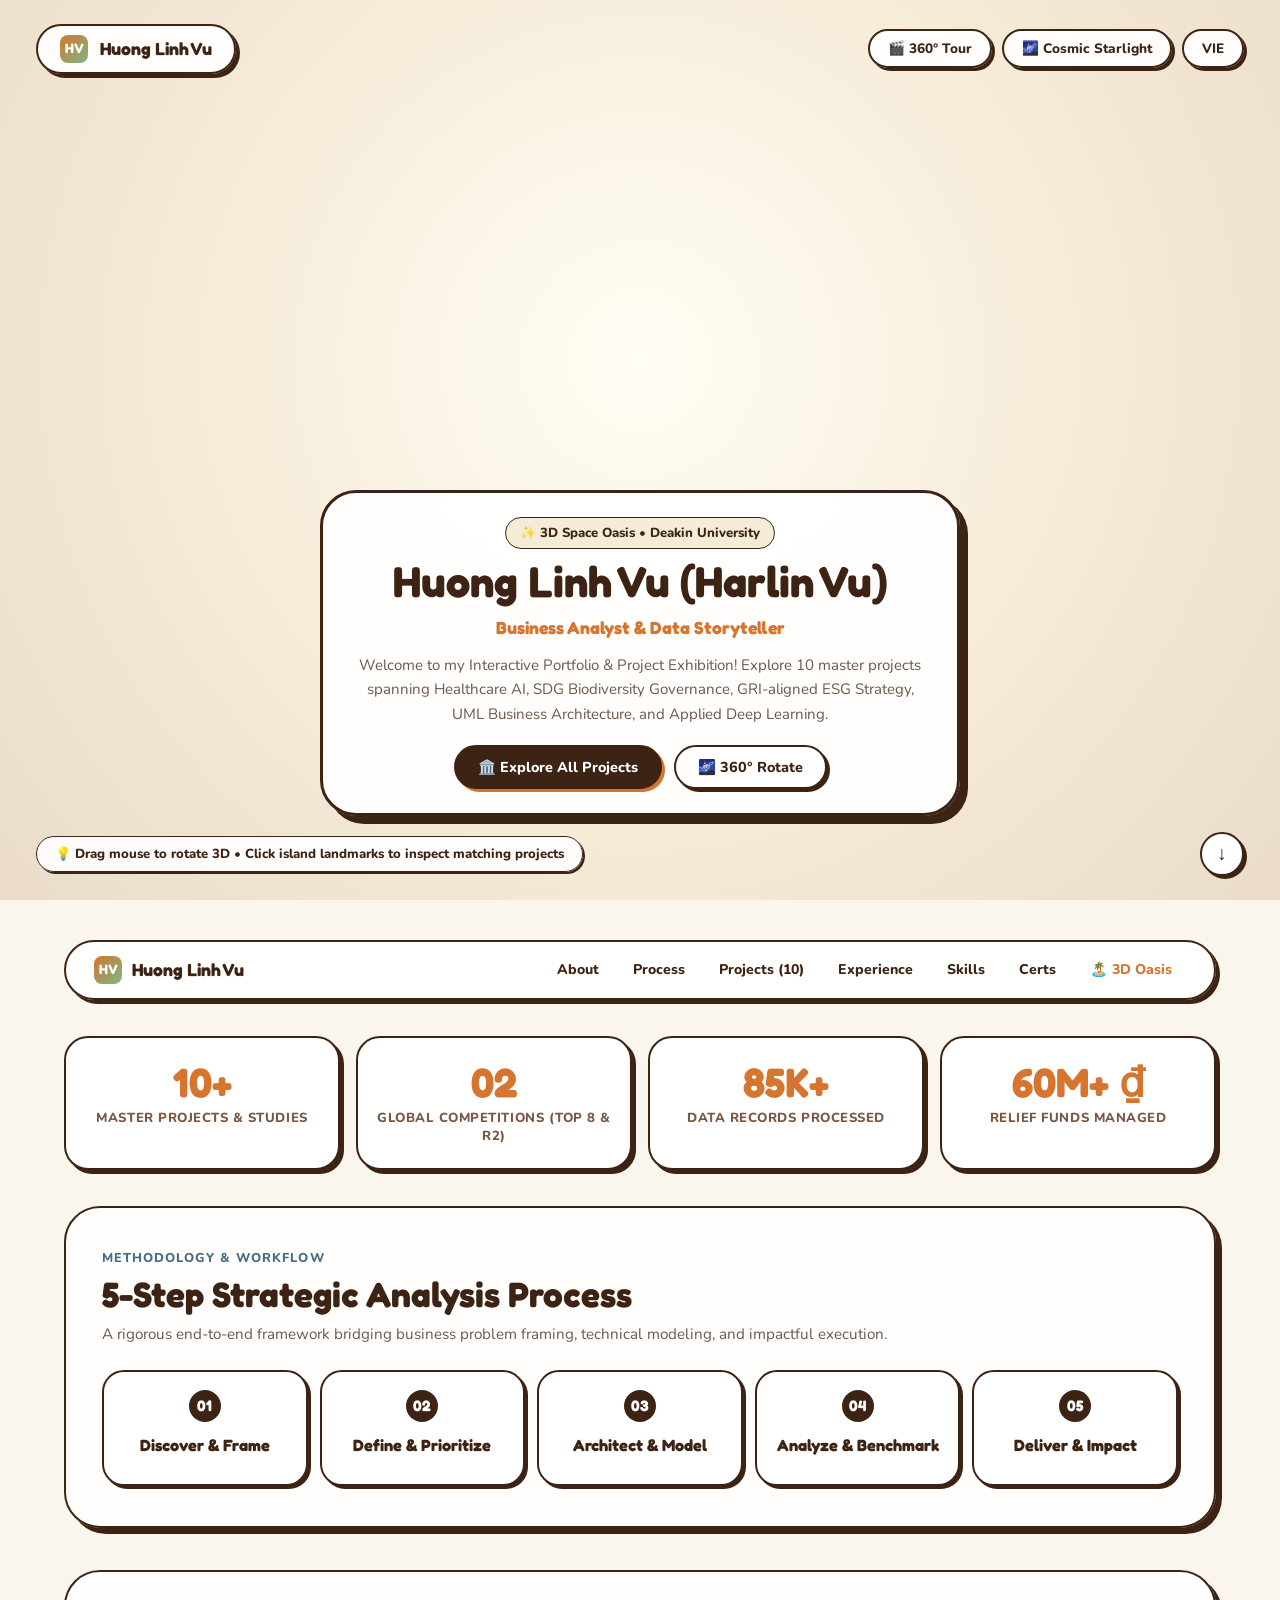
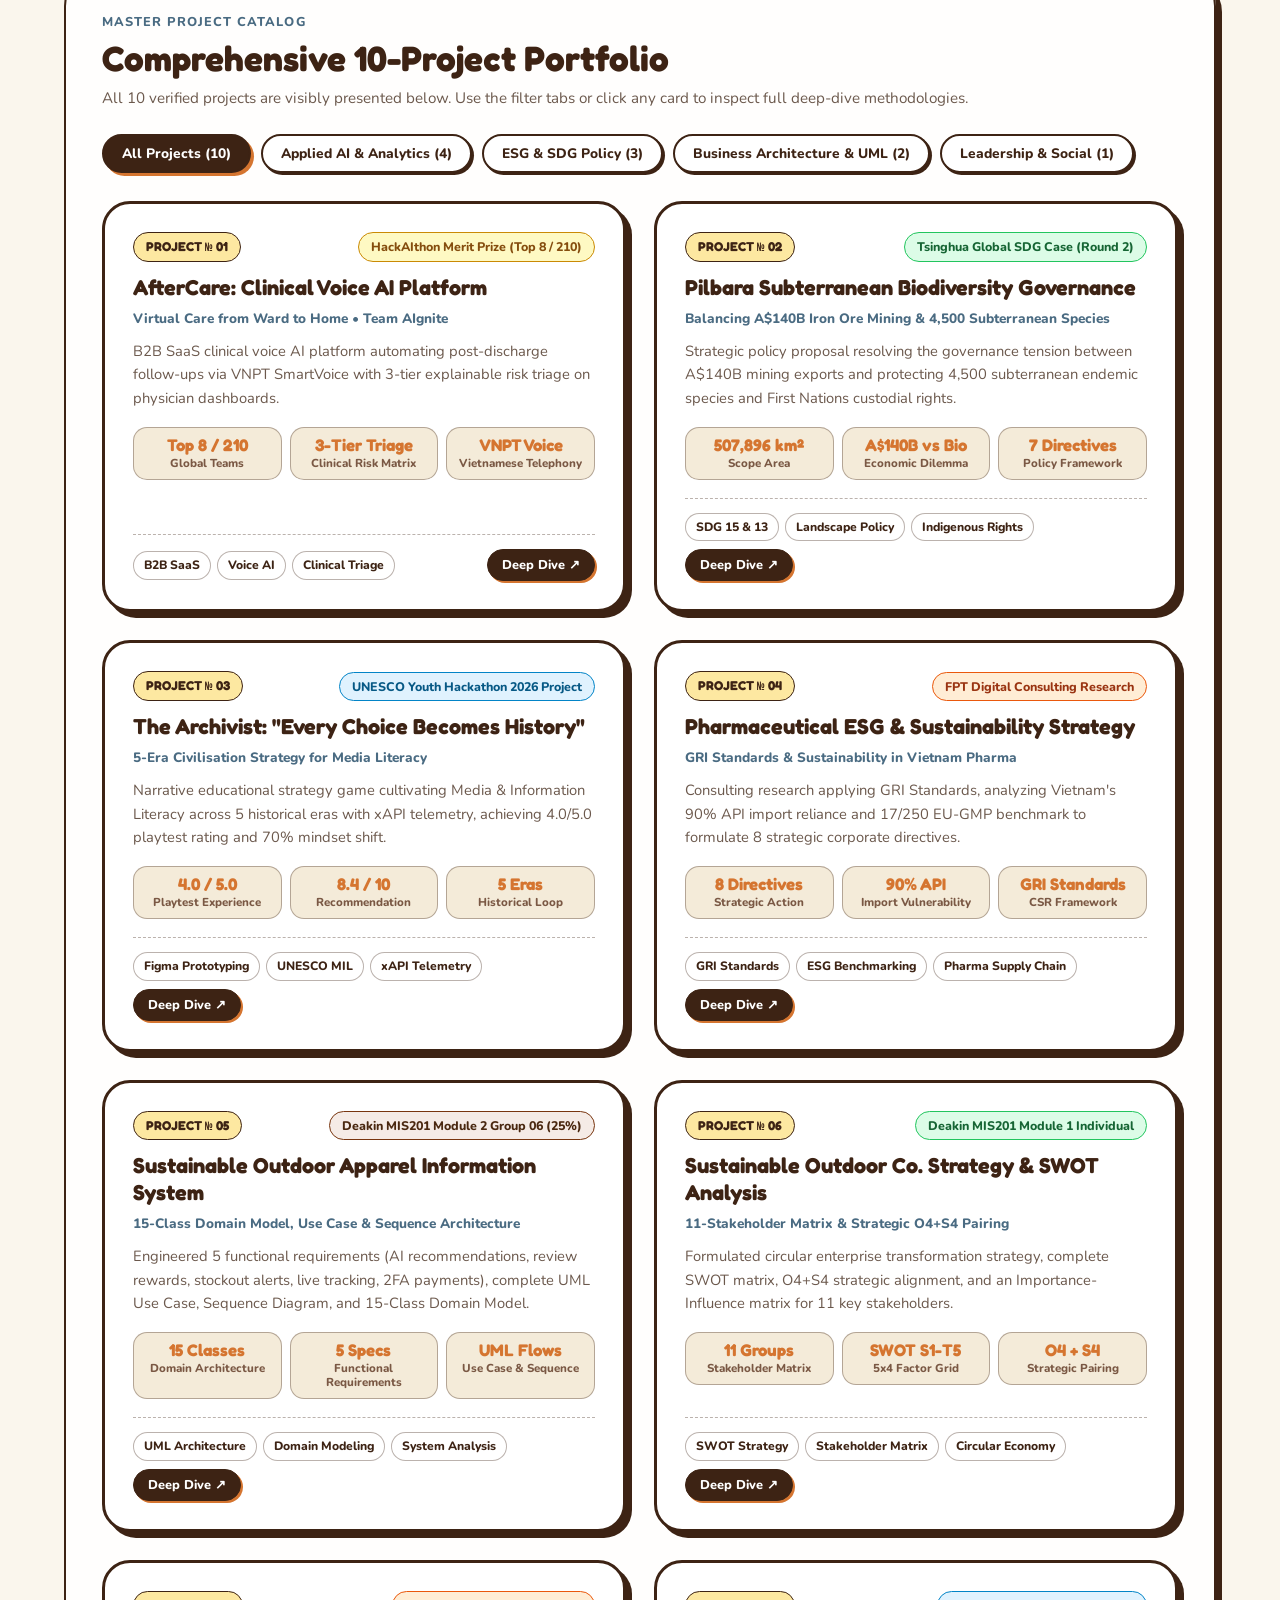
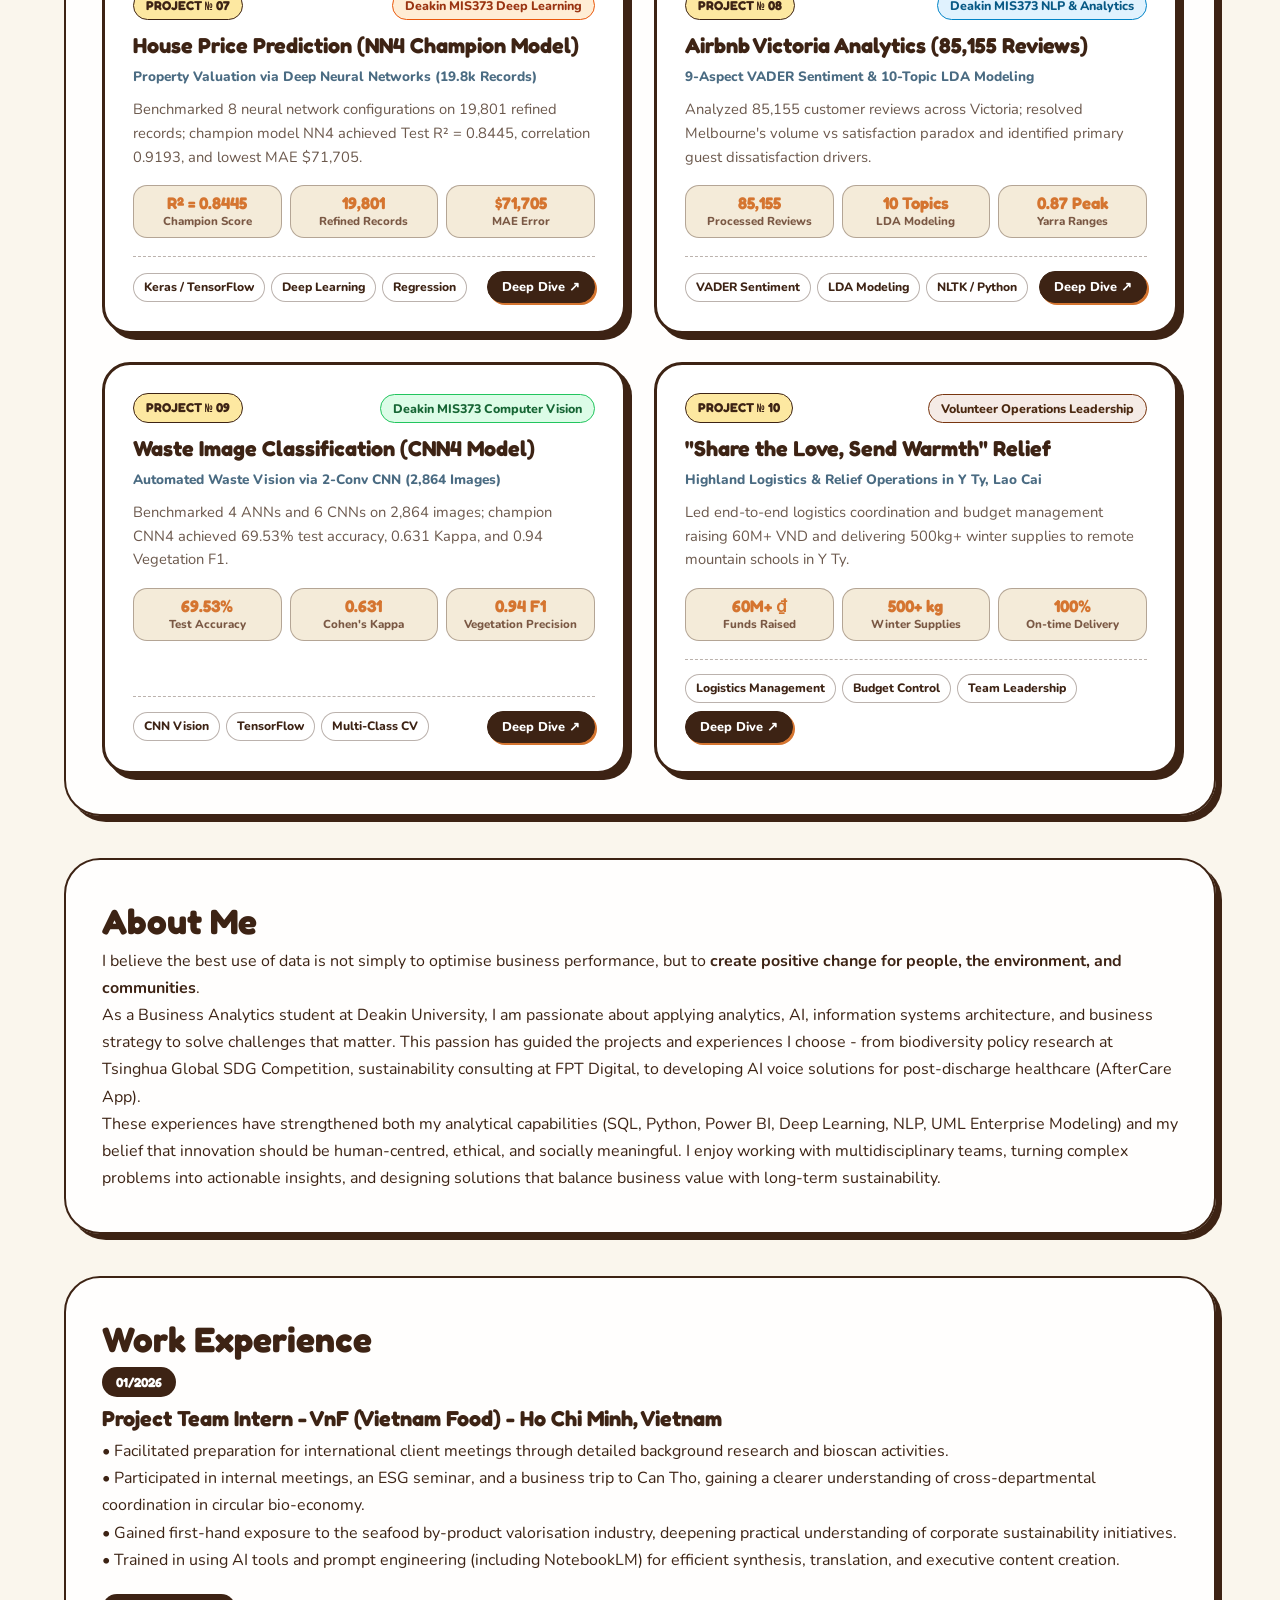
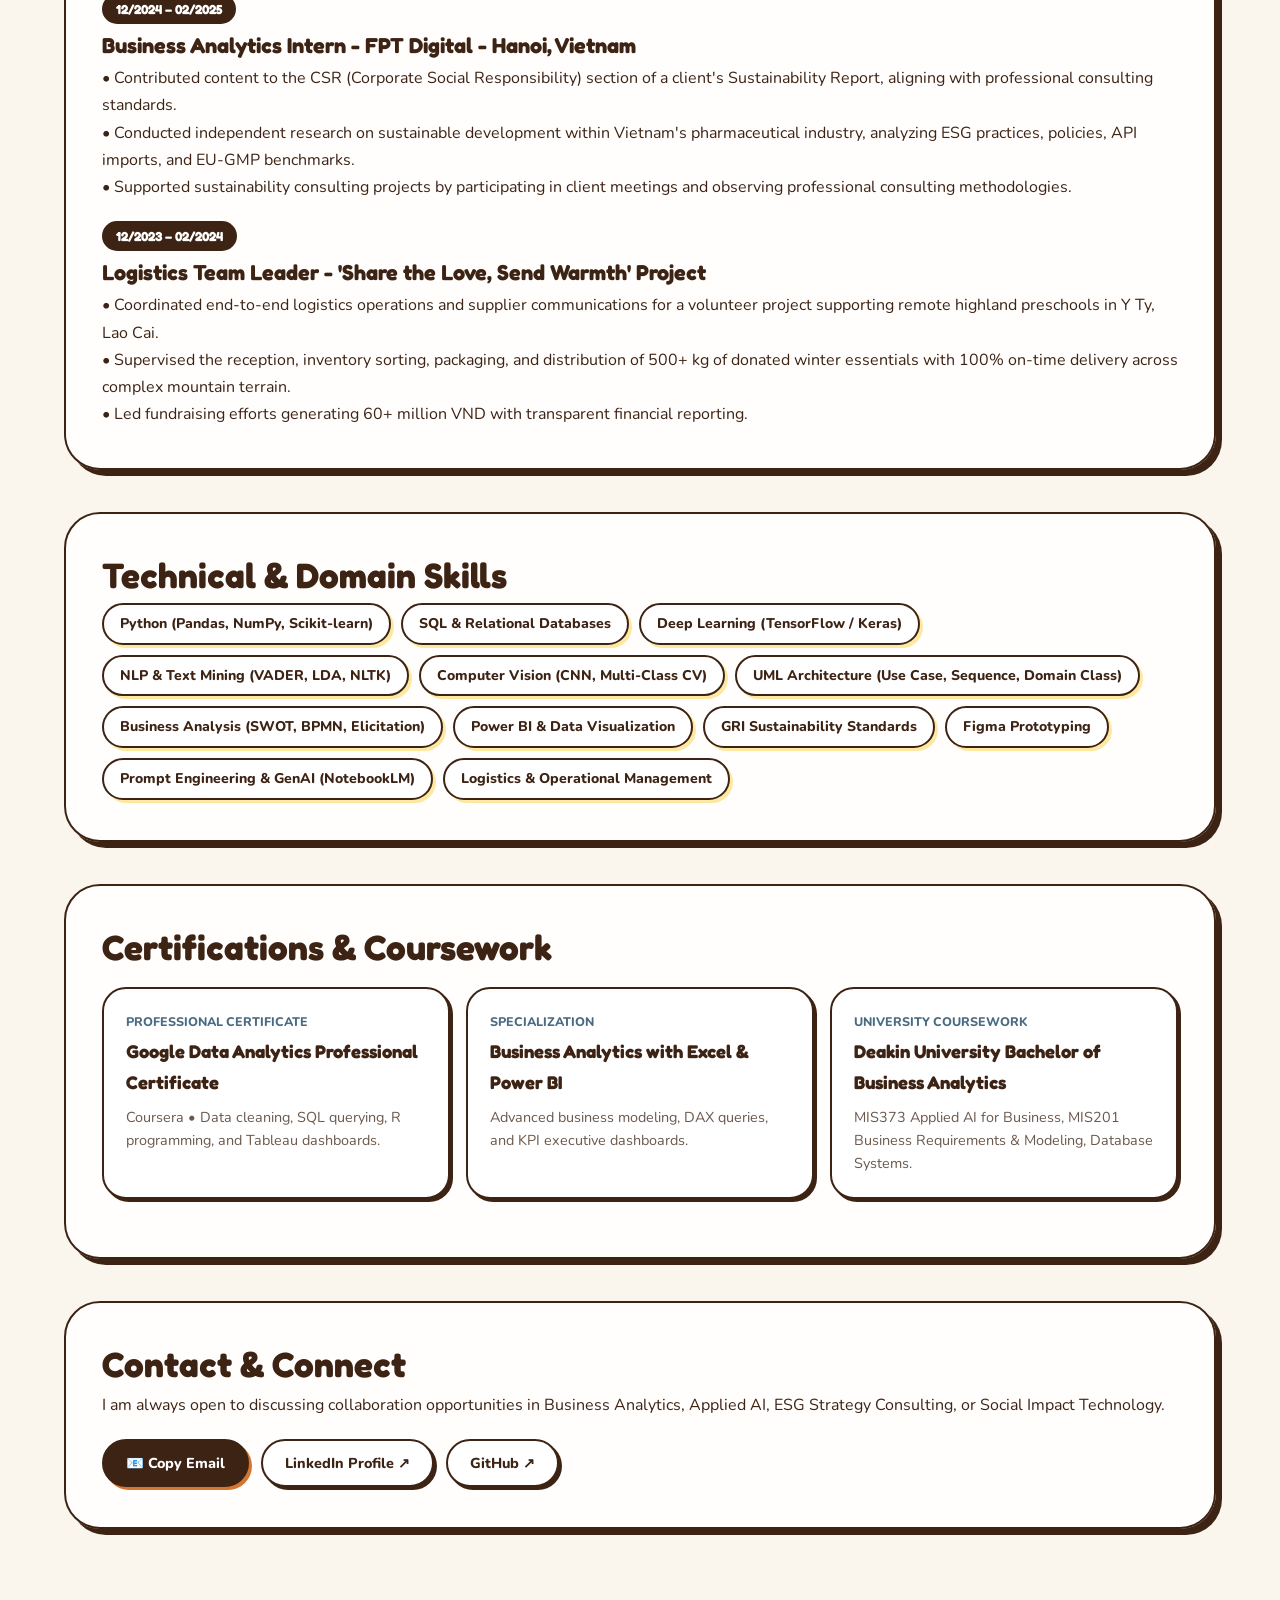
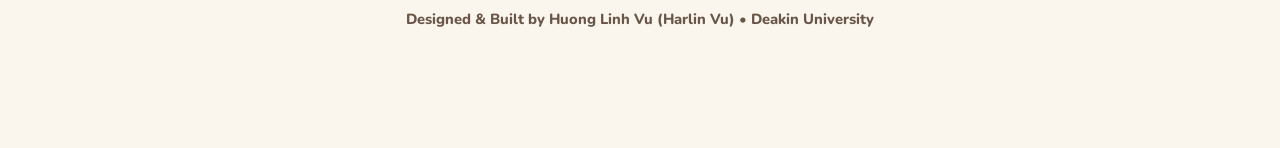
==== commit d6d4750f: "Add files via upload" ====
--- a/index.html
+++ b/index.html
@@ -19,3 +19,1146 @@
     </script>
     
     <!-- External Modular Stylesheet -->
+    <link rel="stylesheet" href="styles.css">
+</head>
+<body>
+
+<!-- Toast Message Container -->
+<div id="toast" class="toast">Email copied to clipboard!</div>
+
+<!-- 3D Interactive Tooltip Tag -->
+<div id="oasis-3d-tooltip">Explore 3D Landmark</div>
+
+<!-- ==========================================================================
+     FULL-SCREEN 3D SPACE OASIS INTRO STAGE
+     ========================================================================== -->
+<div id="space-oasis-section">
+    <canvas id="oasis-webgl-canvas"></canvas>
+
+    <!-- 3D Overlay HUD Interface -->
+    <div class="oasis-hud">
+        <!-- Top Bar -->
+        <div class="oasis-top-bar">
+            <a href="#space-oasis-section" class="oasis-logo">
+                <div class="oasis-logo-badge">HV</div>
+                <span>Huong Linh Vu</span>
+            </a>
+            <div class="oasis-controls-group">
+                <button id="btn-oasis-tour" class="hud-btn" onclick="startCinematicTour()">🎬 360° Tour</button>
+                <button id="btn-oasis-mode" class="hud-btn" onclick="toggleCosmicMode()">🌌 Cosmic Starlight</button>
+                <button class="hud-btn" onclick="toggleLanguage()"><span id="lang-btn-text">VIE</span></button>
+            </div>
+        </div>
+
+        <!-- Center 3D Glass Hero Card -->
+        <div class="oasis-hero-card">
+            <div class="oasis-pill" data-vi="✨ Ốc Đảo Dữ Liệu 3D • Deakin University" data-en="✨ 3D Space Oasis • Deakin University">✨ 3D Space Oasis • Deakin University</div>
+            <h1 data-vi="Vũ Hương Linh (Harlin Vu)" data-en="Huong Linh Vu (Harlin Vu)">Huong Linh Vu (Harlin Vu)</h1>
+            <div class="subtitle" id="typing-role-text">Business Analyst & Data Storyteller</div>
+            <p class="bio" data-vi="Chào mừng bạn đến với Không Gian Triển Lãm & Hồ Sơ Năng Lực! Khám phá 10 dự án thực tế về AI Y Tế, Quản Trị Đa Dạng Sinh Học SDG, Tư Vấn Chiến Lược ESG Chuẩn GRI, Kiến Trúc Hệ Thống UML và Deep Learning."
+               data-en="Welcome to my Interactive Portfolio & Project Exhibition! Explore 10 master projects spanning Healthcare AI, SDG Biodiversity Governance, GRI-aligned ESG Strategy, UML Business Architecture, and Applied Deep Learning.">
+               Welcome to my Interactive Portfolio & Project Exhibition! Explore 10 master projects spanning Healthcare AI, SDG Biodiversity Governance, GRI-aligned ESG Strategy, UML Business Architecture, and Applied Deep Learning.
+            </p>
+            <div class="oasis-cta-row">
+                <button class="btn" onclick="enterPortfolio()" data-vi="🏛️ Xem Tất Cả Dự Án" data-en="🏛️ Explore All Projects">🏛️ Explore All Projects</button>
+                <button class="btn btn-secondary" onclick="startCinematicTour()" data-vi="🌌 Xoay 3D 360°" data-en="🌌 360° Rotate">🌌 360° Rotate</button>
+            </div>
+        </div>
+
+        <!-- Bottom Bar -->
+        <div class="oasis-bottom-bar">
+            <div class="oasis-interaction-hint" data-vi="💡 Kéo chuột để xoay 3D • Nhấp vào các công trình trên đảo để mở dự án tương ứng" data-en="💡 Drag mouse to rotate 3D • Click island landmarks to inspect matching projects">
+                💡 Drag mouse to rotate 3D • Click island landmarks to inspect matching projects
+            </div>
+            <a href="#main-portfolio-content" class="scroll-down-btn" onclick="enterPortfolio()" title="Scroll to Content">↓</a>
+        </div>
+    </div>
+</div>
+
+<!-- ==========================================================================
+     MAIN PORTFOLIO CONTENT CONTAINER
+     ========================================================================== -->
+<div class="container" id="main-portfolio-content">
+
+    <!-- Sticky Navigation -->
+    <nav class="navbar">
+        <a onclick="showHome()" class="logo">
+            <div class="oasis-logo-badge">HV</div>
+            <span>Huong Linh Vu</span>
+        </a>
+        <ul class="nav-links">
+            <li><a onclick="showHome('#about')" data-vi="Về mình" data-en="About">About</a></li>
+            <li><a onclick="showHome('#process')" data-vi="Quy trình" data-en="Process">Process</a></li>
+            <li><a onclick="showHome('#projects')" data-vi="Dự án (10)" data-en="Projects (10)">Projects (10)</a></li>
+            <li><a onclick="showHome('#experience')" data-vi="Kinh nghiệm" data-en="Experience">Experience</a></li>
+            <li><a onclick="showHome('#skills')" data-vi="Kỹ năng" data-en="Skills">Skills</a></li>
+            <li><a onclick="showHome('#certifications')" data-vi="Chứng chỉ" data-en="Certs">Certs</a></li>
+            <li><a href="#space-oasis-section" style="color:var(--ochre); font-weight:800;" data-vi="🏝️ Lên Ốc Đảo 3D" data-en="🏝️ 3D Oasis">🏝️ 3D Oasis</a></li>
+        </ul>
+    </nav>
+
+    <!-- MAIN PORTFOLIO VIEW -->
+    <div id="home-view" class="view-section active">
+
+        <!-- ==========================================================================
+             HIGH-IMPACT NUMERICAL STATS BANNER
+             ========================================================================== -->
+        <div class="stats-strip">
+            <div class="stat-cell">
+                <div class="stat-number">10+</div>
+                <div class="stat-label" data-vi="Dự Án Nghiên Cứu & Đồ Án" data-en="Master Projects & Studies">Master Projects & Studies</div>
+            </div>
+            <div class="stat-cell">
+                <div class="stat-number">02</div>
+                <div class="stat-label" data-vi="Cuộc Thi Quốc Tế (Top 8 & Vòng 2)" data-en="Global Competitions (Top 8 & R2)">Global Competitions (Top 8 & R2)</div>
+            </div>
+            <div class="stat-cell">
+                <div class="stat-number">85K+</div>
+                <div class="stat-label" data-vi="Bản Ghi Dữ Liệu Được Khai Phá" data-en="Data Records Processed">Data Records Processed</div>
+            </div>
+            <div class="stat-cell">
+                <div class="stat-number">60M+ ₫</div>
+                <div class="stat-label" data-vi="Ngân Sách Thiện Nguyện Điều Phối" data-en="Relief Funds Managed">Relief Funds Managed</div>
+            </div>
+        </div>
+
+        <!-- ==========================================================================
+             5-STEP STRATEGIC ANALYSIS PROCESS FLOWCHART
+             ========================================================================== -->
+        <section id="process">
+            <div class="section-title-wrap">
+                <span class="section-kicker" data-vi="PHƯƠNG PHÁP LUẬN & QUY TRÌNH" data-en="METHODOLOGY & WORKFLOW">METHODOLOGY & WORKFLOW</span>
+                <h2 data-vi="Quy Trình Phân Tích Chiến Lược 5 Bước" data-en="5-Step Strategic Analysis Process">5-Step Strategic Analysis Process</h2>
+                <p class="section-subtitle" data-vi="Khung phương pháp làm việc có hệ thống kết nối giữa bài toán kinh doanh, kiến trúc công nghệ và tác động thực tiễn." data-en="A rigorous end-to-end framework bridging business problem framing, technical modeling, and impactful execution.">A rigorous end-to-end framework bridging business problem framing, technical modeling, and impactful execution.</p>
+            </div>
+
+            <div class="process-flow">
+                <div class="process-card">
+                    <div class="process-step-num">01</div>
+                    <h3 class="process-title" data-vi="Khám Phá & Định Vị" data-en="Discover & Frame">Discover & Frame</h3>
+                    <p class="process-desc" data-vi="Thu thập yêu cầu thực tế, xác định các bên liên quan (11 Stakeholders Matrix) và định vị vấn đề cốt lõi." data-en="Stakeholder elicitation, context discovery, and framing core business/environmental bottlenecks."></p>
+                </div>
+                <div class="process-card">
+                    <div class="process-step-num">02</div>
+                    <h3 class="process-title" data-vi="Định Nghĩa Chiến Lược" data-en="Define & Prioritize">Define & Prioritize</h3>
+                    <p class="process-desc" data-vi="Phân tích SWOT, xác định cặp chiến lược O4+S4, chuẩn hóa 5 yêu cầu chức năng và tiêu chuẩn GRI." data-en="SWOT strategic pairing (O4+S4), functional requirement specs, and GRI sustainability directives."></p>
+                </div>
+                <div class="process-card">
+                    <div class="process-step-num">03</div>
+                    <h3 class="process-title" data-vi="Thiết Kế & Mô Hình" data-en="Architect & Model">Architect & Model</h3>
+                    <p class="process-desc" data-vi="Xây dựng Use Case, Sequence Diagram, 15-Class Domain Model và kiến trúc mạng nơ-ron sâu (ANN/CNN)." data-en="UML Use Case, Sequence flows, 15-class domain architectures, and neural network topologies."></p>
+                </div>
+                <div class="process-card">
+                    <div class="process-step-num">04</div>
+                    <h3 class="process-title" data-vi="Phân Tích & Thử Nghiệm" data-en="Analyze & Benchmark">Analyze & Benchmark</h3>
+                    <p class="process-desc" data-vi="Khai phá cảm xúc VADER (85k review), 10-Topic LDA, tối ưu R² = 0.8445 và Cohen's Kappa = 0.631." data-en="Aspect VADER NLP, 10-Topic LDA, hyperparameter tuning (R²=0.8445), and empirical validation."></p>
+                </div>
+                <div class="process-card">
+                    <div class="process-step-num">05</div>
+                    <h3 class="process-title" data-vi="Chuyển Giao & Tác Động" data-en="Deliver & Impact">Deliver & Impact</h3>
+                    <p class="process-desc" data-vi="Triển khai B2B SaaS Dashboard, tài liệu tư vấn cấp quản trị và báo cáo minh bạch cho cộng đồng." data-en="Executive B2B SaaS dashboards, policy directives, reproducible repos, and transparent operations."></p>
+                </div>
+            </div>
+        </section>
+
+        <!-- ==========================================================================
+             FULL VISIBLE PROJECT EXHIBITION GALLERY (10 PROJECTS VISIBLE, ZERO HORIZONTAL SCROLL)
+             ========================================================================== -->
+        <section id="projects">
+            <div class="section-title-wrap">
+                <span class="section-kicker" data-vi="DANH MỤC CÁC CÔNG TRÌNH & ĐỒ ÁN" data-en="MASTER PROJECT CATALOG">MASTER PROJECT CATALOG</span>
+                <h2 data-vi="Bộ Sưu Tập 10 Dự Án Toàn Diện" data-en="Comprehensive 10-Project Portfolio">Comprehensive 10-Project Portfolio</h2>
+                <p class="section-subtitle" data-vi="Tất cả 10 dự án đều được hiển thị đầy đủ trực quan. Bạn có thể chọn danh mục để lọc hoặc nhấp vào từng thẻ để xem phân tích chi tiết." data-en="All 10 verified projects are visibly presented below. Use the filter tabs or click any card to inspect full deep-dive methodologies.">All 10 verified projects are visibly presented below. Use the filter tabs or click any card to inspect full deep-dive methodologies.</p>
+            </div>
+
+            <!-- Category Filter Tabs -->
+            <div class="filter-tabs-container">
+                <button class="filter-pill active" onclick="filterProjects('all')" data-category="all" data-vi="Tất Cả Dự Án (10)" data-en="All Projects (10)">All Projects (10)</button>
+                <button class="filter-pill" onclick="filterProjects('ai')" data-category="ai" data-vi="AI & Phân Tích Dữ Liệu (4)" data-en="Applied AI & Analytics (4)">Applied AI & Analytics (4)</button>
+                <button class="filter-pill" onclick="filterProjects('esg')" data-category="esg" data-vi="Chính Sách ESG & SDG (3)" data-en="ESG & SDG Policy (3)">ESG & SDG Policy (3)</button>
+                <button class="filter-pill" onclick="filterProjects('ba')" data-category="ba" data-vi="Kiến Trúc Doanh Nghiệp & UML (2)" data-en="Business Architecture & UML (2)">Business Architecture & UML (2)</button>
+                <button class="filter-pill" onclick="filterProjects('lead')" data-category="lead" data-vi="Lãnh Đạo & Cộng Đồng (1)" data-en="Leadership & Social (1)">Leadership & Social (1)</button>
+            </div>
+
+            <!-- Visible Editorial Gallery Grid -->
+            <div class="editorial-gallery-grid" id="master-projects-grid">
+                
+                <!-- 01: AfterCare App -->
+                <div class="editorial-project-card" data-category="ai" onclick="showProject('aftercare')">
+                    <div class="project-card-badge-row">
+                        <span class="badge-num">PROJECT № 01</span>
+                        <span class="badge-tag tag-gold" data-vi="Giải Khuyến Khích HackAIthon (Top 8 / 210)" data-en="HackAIthon Merit Prize (Top 8 / 210)">HackAIthon Merit Prize (Top 8 / 210)</span>
+                    </div>
+                    <h3 class="project-card-title">AfterCare: Clinical Voice AI Platform</h3>
+                    <p class="project-card-subtitle" data-vi="Chăm sóc y tế thông minh từ viện về nhà • Team AIgnite" data-en="Virtual Care from Ward to Home • Team AIgnite">Virtual Care from Ward to Home • Team AIgnite</p>
+                    <p class="project-card-desc" data-vi="Nền tảng B2B SaaS ứng dụng AI trợ lý giọng nói VNPT SmartVoice tự động gọi điện thăm khám bệnh nhân sau xuất viện, tích hợp phân tầng nguy cơ 3 cấp độ (Low/Medium/High) trên Dashboard bác sĩ."
+                       data-en="B2B SaaS clinical voice AI platform automating post-discharge follow-ups via VNPT SmartVoice with 3-tier explainable risk triage on physician dashboards.">
+                       B2B SaaS clinical voice AI platform automating post-discharge follow-ups via VNPT SmartVoice with 3-tier explainable risk triage on physician dashboards.
+                    </p>
+                    <div class="project-card-metrics">
+                        <div class="metric-chip"><strong>Top 8 / 210</strong><span>Global Teams</span></div>
+                        <div class="metric-chip"><strong>3-Tier Triage</strong><span>Clinical Risk Matrix</span></div>
+                        <div class="metric-chip"><strong>VNPT Voice</strong><span>Vietnamese Telephony</span></div>
+                    </div>
+                    <div class="project-card-footer">
+                        <div class="tech-tags">
+                            <span class="tech-pill">B2B SaaS</span><span class="tech-pill">Voice AI</span><span class="tech-pill">Clinical Triage</span>
+                        </div>
+                        <button class="card-action-btn" onclick="event.stopPropagation(); showProject('aftercare')" data-vi="Xem Chi Tiết ↗" data-en="Deep Dive ↗">Deep Dive ↗</button>
+                    </div>
+                </div>
+
+                <!-- 02: Pilbara Biodiversity Governance -->
+                <div class="editorial-project-card" data-category="esg" onclick="showProject('tsinghua')">
+                    <div class="project-card-badge-row">
+                        <span class="badge-num">PROJECT № 02</span>
+                        <span class="badge-tag tag-matcha" data-vi="Tsinghua Global SDG Case (Vòng 2)" data-en="Tsinghua Global SDG Case (Round 2)">Tsinghua Global SDG Case (Round 2)</span>
+                    </div>
+                    <h3 class="project-card-title">Pilbara Subterranean Biodiversity Governance</h3>
+                    <p class="project-card-subtitle" data-vi="Cân bằng Khai khoáng 507.896 km² & Bảo tồn Sinh học Ngầm" data-en="Balancing A$140B Iron Ore Mining & 4,500 Subterranean Species">Balancing A$140B Iron Ore Mining & 4,500 Subterranean Species</p>
+                    <p class="project-card-desc" data-vi="Nghiên cứu chính sách giải quyết thế lưỡng nan giữa ngành khai khoáng 140 tỷ AUD (98% quặng sắt Úc) với 4.500 loài sinh vật ngầm đặc hữu và quyền quyết định của Thổ dân (SDG 15 & 13)."
+                       data-en="Strategic policy proposal resolving the governance tension between A$140B mining exports and protecting 4,500 subterranean endemic species and First Nations custodial rights.">
+                       Strategic policy proposal resolving the governance tension between A$140B mining exports and protecting 4,500 subterranean endemic species and First Nations custodial rights.
+                    </p>
+                    <div class="project-card-metrics">
+                        <div class="metric-chip"><strong>507,896 km²</strong><span>Scope Area</span></div>
+                        <div class="metric-chip"><strong>A$140B vs Bio</strong><span>Economic Dilemma</span></div>
+                        <div class="metric-chip"><strong>7 Directives</strong><span>Policy Framework</span></div>
+                    </div>
+                    <div class="project-card-footer">
+                        <div class="tech-tags">
+                            <span class="tech-pill">SDG 15 & 13</span><span class="tech-pill">Landscape Policy</span><span class="tech-pill">Indigenous Rights</span>
+                        </div>
+                        <button class="card-action-btn" onclick="event.stopPropagation(); showProject('tsinghua')" data-vi="Xem Chi Tiết ↗" data-en="Deep Dive ↗">Deep Dive ↗</button>
+                    </div>
+                </div>
+
+                <!-- 03: The Archivist -->
+                <div class="editorial-project-card" data-category="esg" onclick="showProject('archivist')">
+                    <div class="project-card-badge-row">
+                        <span class="badge-num">PROJECT № 03</span>
+                        <span class="badge-tag tag-slate" data-vi="UNESCO Youth Hackathon 2026 Project" data-en="UNESCO Youth Hackathon 2026 Project">UNESCO Youth Hackathon 2026 Project</span>
+                    </div>
+                    <h3 class="project-card-title">The Archivist: "Every Choice Becomes History"</h3>
+                    <p class="project-card-subtitle" data-vi="Game Chiến Lược Văn Minh MIL 5 Kỷ Nguyên • Team Time Travelers" data-en="5-Era Civilisation Strategy for Media Literacy">5-Era Civilisation Strategy for Media Literacy</p>
+                    <p class="project-card-desc" data-vi="Game chiến lược giáo dục rèn luyện năng lực Hiểu biết Truyền thông & Thông tin (MIL) qua 5 thời đại, đo lường xAPI telemetry, đạt điểm đánh giá thử nghiệm 4.0/5.0 và 70% chuyển đổi tư duy."
+                       data-en="Narrative educational strategy game cultivating Media & Information Literacy across 5 historical eras with xAPI telemetry, achieving 4.0/5.0 playtest rating and 70% mindset shift.">
+                       Narrative educational strategy game cultivating Media & Information Literacy across 5 historical eras with xAPI telemetry, achieving 4.0/5.0 playtest rating and 70% mindset shift.
+                    </p>
+                    <div class="project-card-metrics">
+                        <div class="metric-chip"><strong>4.0 / 5.0</strong><span>Playtest Experience</span></div>
+                        <div class="metric-chip"><strong>8.4 / 10</strong><span>Recommendation</span></div>
+                        <div class="metric-chip"><strong>5 Eras</strong><span>Historical Loop</span></div>
+                    </div>
+                    <div class="project-card-footer">
+                        <div class="tech-tags">
+                            <span class="tech-pill">Figma Prototyping</span><span class="tech-pill">UNESCO MIL</span><span class="tech-pill">xAPI Telemetry</span>
+                        </div>
+                        <button class="card-action-btn" onclick="event.stopPropagation(); showProject('archivist')" data-vi="Xem Chi Tiết ↗" data-en="Deep Dive ↗">Deep Dive ↗</button>
+                    </div>
+                </div>
+
+                <!-- 04: Pharma ESG Strategy -->
+                <div class="editorial-project-card" data-category="esg" onclick="showProject('esg')">
+                    <div class="project-card-badge-row">
+                        <span class="badge-num">PROJECT № 04</span>
+                        <span class="badge-tag tag-ochre" data-vi="Nghiên Cứu Tư Vấn FPT Digital" data-en="FPT Digital Consulting Research">FPT Digital Consulting Research</span>
+                    </div>
+                    <h3 class="project-card-title">Pharmaceutical ESG & Sustainability Strategy</h3>
+                    <p class="project-card-subtitle" data-vi="Phát Triển Bền Vững Ngành Dược Việt Nam Theo Chuẩn GRI" data-en="GRI Standards & Sustainability in Vietnam Pharma">GRI Standards & Sustainability in Vietnam Pharma</p>
+                    <p class="project-card-desc" data-vi="Nghiên cứu tiêu chuẩn GRI, phân tích thực trạng 90% nguyên liệu nhập khẩu (API) và 17/250 nhà máy đạt chuẩn EU-GMP; đề xuất 8 khuyến nghị hành động chiến lược cho doanh nghiệp dược."
+                       data-en="Consulting research applying GRI Standards, analyzing Vietnam's 90% API import reliance and 17/250 EU-GMP benchmark to formulate 8 strategic corporate directives.">
+                       Consulting research applying GRI Standards, analyzing Vietnam's 90% API import reliance and 17/250 EU-GMP benchmark to formulate 8 strategic corporate directives.
+                    </p>
+                    <div class="project-card-metrics">
+                        <div class="metric-chip"><strong>8 Directives</strong><span>Strategic Action</span></div>
+                        <div class="metric-chip"><strong>90% API</strong><span>Import Vulnerability</span></div>
+                        <div class="metric-chip"><strong>GRI Standards</strong><span>CSR Framework</span></div>
+                    </div>
+                    <div class="project-card-footer">
+                        <div class="tech-tags">
+                            <span class="tech-pill">GRI Standards</span><span class="tech-pill">ESG Benchmarking</span><span class="tech-pill">Pharma Supply Chain</span>
+                        </div>
+                        <button class="card-action-btn" onclick="event.stopPropagation(); showProject('esg')" data-vi="Xem Chi Tiết ↗" data-en="Deep Dive ↗">Deep Dive ↗</button>
+                    </div>
+                </div>
+
+                <!-- 05: Sustainable Outdoor Apparel System (MIS201 Assignment 2) -->
+                <div class="editorial-project-card" data-category="ba" onclick="showProject('outdoor-system')">
+                    <div class="project-card-badge-row">
+                        <span class="badge-num">PROJECT № 05</span>
+                        <span class="badge-tag tag-espresso" data-vi="Deakin MIS201 Đồ Án Nhóm 06 (25%)" data-en="Deakin MIS201 Module 2 Group 06 (25%)">Deakin MIS201 Module 2 Group 06 (25%)</span>
+                    </div>
+                    <h3 class="project-card-title">Sustainable Outdoor Apparel Information System</h3>
+                    <p class="project-card-subtitle" data-vi="Mô Hình Miền 15 Lớp, Use Case & Sơ Đồ Tuần Tự UML" data-en="15-Class Domain Model, Use Case & Sequence Architecture">15-Class Domain Model, Use Case & Sequence Architecture</p>
+                    <p class="project-card-desc" data-vi="Đặc tả 5 yêu cầu chức năng (AI gợi ý sinh thái theo Rane 2024, điểm thưởng đánh giá 5 sao, cảnh báo tồn kho, theo dõi đơn hàng thời gian thực, thanh toán 2FA) và xây dựng Domain Model 15 lớp hoàn chỉnh."
+                       data-en="Engineered 5 functional requirements (AI recommendations, review rewards, stockout alerts, live tracking, 2FA payments), complete UML Use Case, Sequence Diagram, and 15-Class Domain Model.">
+                       Engineered 5 functional requirements (AI recommendations, review rewards, stockout alerts, live tracking, 2FA payments), complete UML Use Case, Sequence Diagram, and 15-Class Domain Model.
+                    </p>
+                    <div class="project-card-metrics">
+                        <div class="metric-chip"><strong>15 Classes</strong><span>Domain Architecture</span></div>
+                        <div class="metric-chip"><strong>5 Specs</strong><span>Functional Requirements</span></div>
+                        <div class="metric-chip"><strong>UML Flows</strong><span>Use Case & Sequence</span></div>
+                    </div>
+                    <div class="project-card-footer">
+                        <div class="tech-tags">
+                            <span class="tech-pill">UML Architecture</span><span class="tech-pill">Domain Modeling</span><span class="tech-pill">System Analysis</span>
+                        </div>
+                        <button class="card-action-btn" onclick="event.stopPropagation(); showProject('outdoor-system')" data-vi="Xem Chi Tiết ↗" data-en="Deep Dive ↗">Deep Dive ↗</button>
+                    </div>
+                </div>
+
+                <!-- 06: Sustainable Outdoor Co. Strategy (MIS201 Assignment 1) -->
+                <div class="editorial-project-card" data-category="ba" onclick="showProject('outdoor-strategy')">
+                    <div class="project-card-badge-row">
+                        <span class="badge-num">PROJECT № 06</span>
+                        <span class="badge-tag tag-matcha" data-vi="Deakin MIS201 Bài Tập Cá Nhân" data-en="Deakin MIS201 Module 1 Individual">Deakin MIS201 Module 1 Individual</span>
+                    </div>
+                    <h3 class="project-card-title">Sustainable Outdoor Co. Strategy & SWOT Analysis</h3>
+                    <p class="project-card-subtitle" data-vi="Ma Trận 11 Stakeholders & Chiến Lược Cặp Đôi O4+S4" data-en="11-Stakeholder Matrix & Strategic O4+S4 Pairing">11-Stakeholder Matrix & Strategic O4+S4 Pairing</p>
+                    <p class="project-card-desc" data-vi="Hoạch định chiến lược chuyển đổi tuần hoàn cho công ty thời trang dã ngoại, phân tích ma trận SWOT toàn diện, thiết lập cặp chiến lược O4+S4 và xây dựng ma trận Tầm quan trọng - Tác động cho 11 nhóm bên liên quan."
+                       data-en="Formulated circular enterprise transformation strategy, complete SWOT matrix, O4+S4 strategic alignment, and an Importance-Influence matrix for 11 key stakeholders.">
+                       Formulated circular enterprise transformation strategy, complete SWOT matrix, O4+S4 strategic alignment, and an Importance-Influence matrix for 11 key stakeholders.
+                    </p>
+                    <div class="project-card-metrics">
+                        <div class="metric-chip"><strong>11 Groups</strong><span>Stakeholder Matrix</span></div>
+                        <div class="metric-chip"><strong>SWOT S1-T5</strong><span>5x4 Factor Grid</span></div>
+                        <div class="metric-chip"><strong>O4 + S4</strong><span>Strategic Pairing</span></div>
+                    </div>
+                    <div class="project-card-footer">
+                        <div class="tech-tags">
+                            <span class="tech-pill">SWOT Strategy</span><span class="tech-pill">Stakeholder Matrix</span><span class="tech-pill">Circular Economy</span>
+                        </div>
+                        <button class="card-action-btn" onclick="event.stopPropagation(); showProject('outdoor-strategy')" data-vi="Xem Chi Tiết ↗" data-en="Deep Dive ↗">Deep Dive ↗</button>
+                    </div>
+                </div>
+
+                <!-- 07: House Price NN4 -->
+                <div class="editorial-project-card" data-category="ai" onclick="showProject('house')">
+                    <div class="project-card-badge-row">
+                        <span class="badge-num">PROJECT № 07</span>
+                        <span class="badge-tag tag-ochre" data-vi="Deakin MIS373 Deep Learning" data-en="Deakin MIS373 Deep Learning">Deakin MIS373 Deep Learning</span>
+                    </div>
+                    <h3 class="project-card-title">House Price Prediction (NN4 Champion Model)</h3>
+                    <p class="project-card-subtitle" data-vi="Định Giá Bất Động Sản Bằng Mạng Nơ-ron Sâu (19.801 Mẫu)" data-en="Property Valuation via Deep Neural Networks (19.8k Records)">Property Valuation via Deep Neural Networks (19.8k Records)</p>
+                    <p class="project-card-desc" data-vi="Khảo sát 8 kiến trúc mạng nơ-ron trên 19.801 bản ghi sau khi lọc ngoại lai 99%; mô hình tối ưu NN4 đạt R² = 0.8445, hệ số tương quan 0.9193 và MAE thấp nhất $71,705."
+                       data-en="Benchmarked 8 neural network configurations on 19,801 refined records; champion model NN4 achieved Test R² = 0.8445, correlation 0.9193, and lowest MAE $71,705.">
+                       Benchmarked 8 neural network configurations on 19,801 refined records; champion model NN4 achieved Test R² = 0.8445, correlation 0.9193, and lowest MAE $71,705.
+                    </p>
+                    <div class="project-card-metrics">
+                        <div class="metric-chip"><strong>R² = 0.8445</strong><span>Champion Score</span></div>
+                        <div class="metric-chip"><strong>19,801</strong><span>Refined Records</span></div>
+                        <div class="metric-chip"><strong>$71,705</strong><span>MAE Error</span></div>
+                    </div>
+                    <div class="project-card-footer">
+                        <div class="tech-tags">
+                            <span class="tech-pill">Keras / TensorFlow</span><span class="tech-pill">Deep Learning</span><span class="tech-pill">Regression</span>
+                        </div>
+                        <button class="card-action-btn" onclick="event.stopPropagation(); showProject('house')" data-vi="Xem Chi Tiết ↗" data-en="Deep Dive ↗">Deep Dive ↗</button>
+                    </div>
+                </div>
+
+                <!-- 08: Airbnb Victoria NLP -->
+                <div class="editorial-project-card" data-category="ai" onclick="showProject('airbnb')">
+                    <div class="project-card-badge-row">
+                        <span class="badge-num">PROJECT № 08</span>
+                        <span class="badge-tag tag-slate" data-vi="Deakin MIS373 NLP & Analytics" data-en="Deakin MIS373 NLP & Analytics">Deakin MIS373 NLP & Analytics</span>
+                    </div>
+                    <h3 class="project-card-title">Airbnb Victoria Analytics (85,155 Reviews)</h3>
+                    <p class="project-card-subtitle" data-vi="Phân Tích Cảm Xúc VADER 9 Khía Cạnh & 10-Topic LDA" data-en="9-Aspect VADER Sentiment & 10-Topic LDA Modeling">9-Aspect VADER Sentiment & 10-Topic LDA Modeling</p>
+                    <p class="project-card-desc" data-vi="Khai phá 85.155 đánh giá thực tế trên toàn bang Victoria; giải mã nghịch lý Melbourne dẫn đầu số lượng nhưng xếp thứ 7 về hài lòng, trong khi Yarra Ranges đạt đỉnh (0.87)."
+                       data-en="Analyzed 85,155 customer reviews across Victoria; resolved Melbourne's volume vs satisfaction paradox and identified primary guest dissatisfaction drivers.">
+                       Analyzed 85,155 customer reviews across Victoria; resolved Melbourne's volume vs satisfaction paradox and identified primary guest dissatisfaction drivers.
+                    </p>
+                    <div class="project-card-metrics">
+                        <div class="metric-chip"><strong>85,155</strong><span>Processed Reviews</span></div>
+                        <div class="metric-chip"><strong>10 Topics</strong><span>LDA Modeling</span></div>
+                        <div class="metric-chip"><strong>0.87 Peak</strong><span>Yarra Ranges</span></div>
+                    </div>
+                    <div class="project-card-footer">
+                        <div class="tech-tags">
+                            <span class="tech-pill">VADER Sentiment</span><span class="tech-pill">LDA Modeling</span><span class="tech-pill">NLTK / Python</span>
+                        </div>
+                        <button class="card-action-btn" onclick="event.stopPropagation(); showProject('airbnb')" data-vi="Xem Chi Tiết ↗" data-en="Deep Dive ↗">Deep Dive ↗</button>
+                    </div>
+                </div>
+
+                <!-- 09: Waste Image CNN4 -->
+                <div class="editorial-project-card" data-category="ai" onclick="showProject('waste')">
+                    <div class="project-card-badge-row">
+                        <span class="badge-num">PROJECT № 09</span>
+                        <span class="badge-tag tag-matcha" data-vi="Deakin MIS373 Computer Vision" data-en="Deakin MIS373 Computer Vision">Deakin MIS373 Computer Vision</span>
+                    </div>
+                    <h3 class="project-card-title">Waste Image Classification (CNN4 Model)</h3>
+                    <p class="project-card-subtitle" data-vi="Phân Loại Rác Tự Động Bằng Mạng Nơ-ron Tích Chập (2.864 Ảnh)" data-en="Automated Waste Vision via 2-Conv CNN (2,864 Images)">Automated Waste Vision via 2-Conv CNN (2,864 Images)</p>
+                    <p class="project-card-desc" data-vi="Đánh giá 4 ANN và 6 CNN trên 2.864 ảnh rác 6 phân lớp; mô hình tối ưu CNN4 đạt 69.53% độ chính xác test, Cohen's Kappa 0.631 và F1 rác hữu cơ thực vật đạt 0.94."
+                       data-en="Benchmarked 4 ANNs and 6 CNNs on 2,864 images; champion CNN4 achieved 69.53% test accuracy, 0.631 Kappa, and 0.94 Vegetation F1.">
+                       Benchmarked 4 ANNs and 6 CNNs on 2,864 images; champion CNN4 achieved 69.53% test accuracy, 0.631 Kappa, and 0.94 Vegetation F1.
+                    </p>
+                    <div class="project-card-metrics">
+                        <div class="metric-chip"><strong>69.53%</strong><span>Test Accuracy</span></div>
+                        <div class="metric-chip"><strong>0.631</strong><span>Cohen's Kappa</span></div>
+                        <div class="metric-chip"><strong>0.94 F1</strong><span>Vegetation Precision</span></div>
+                    </div>
+                    <div class="project-card-footer">
+                        <div class="tech-tags">
+                            <span class="tech-pill">CNN Vision</span><span class="tech-pill">TensorFlow</span><span class="tech-pill">Multi-Class CV</span>
+                        </div>
+                        <button class="card-action-btn" onclick="event.stopPropagation(); showProject('waste')" data-vi="Xem Chi Tiết ↗" data-en="Deep Dive ↗">Deep Dive ↗</button>
+                    </div>
+                </div>
+
+                <!-- 10: Share the Love -->
+                <div class="editorial-project-card" data-category="lead" onclick="showProject('sharethelove')">
+                    <div class="project-card-badge-row">
+                        <span class="badge-num">PROJECT № 10</span>
+                        <span class="badge-tag tag-espresso" data-vi="Lãnh Đạo Dự Án Tình Nguyện" data-en="Volunteer Operations Leadership">Volunteer Operations Leadership</span>
+                    </div>
+                    <h3 class="project-card-title">"Share the Love, Send Warmth" Relief</h3>
+                    <p class="project-card-subtitle" data-vi="Điều Phối Logistics Điểm Trường Mầm Non Vùng Cao Y Tý, Lào Cai" data-en="Highland Logistics & Relief Operations in Y Ty, Lao Cai">Highland Logistics & Relief Operations in Y Ty, Lao Cai</p>
+                    <p class="project-card-desc" data-vi="Trưởng ban điều phối Logistics và ngân sách gây quỹ hơn 60 triệu VNĐ, vận chuyển hơn 500kg hàng cứu trợ mùa đông đến các điểm trường mầm non vùng cao với 100% đúng tiến độ và minh bạch tài chính."
+                       data-en="Led end-to-end logistics coordination and budget management raising 60M+ VND and delivering 500kg+ winter supplies to remote mountain schools in Y Ty.">
+                       Led end-to-end logistics coordination and budget management raising 60M+ VND and delivering 500kg+ winter supplies to remote mountain schools in Y Ty.
+                    </p>
+                    <div class="project-card-metrics">
+                        <div class="metric-chip"><strong>60M+ ₫</strong><span>Funds Raised</span></div>
+                        <div class="metric-chip"><strong>500+ kg</strong><span>Winter Supplies</span></div>
+                        <div class="metric-chip"><strong>100%</strong><span>On-time Delivery</span></div>
+                    </div>
+                    <div class="project-card-footer">
+                        <div class="tech-tags">
+                            <span class="tech-pill">Logistics Management</span><span class="tech-pill">Budget Control</span><span class="tech-pill">Team Leadership</span>
+                        </div>
+                        <button class="card-action-btn" onclick="event.stopPropagation(); showProject('sharethelove')" data-vi="Xem Chi Tiết ↗" data-en="Deep Dive ↗">Deep Dive ↗</button>
+                    </div>
+                </div>
+
+            </div>
+        </section>
+
+        <!-- ==========================================================================
+             ABOUT ME SECTION
+             ========================================================================== -->
+        <section id="about">
+            <h2 data-vi="Về Bản Thân Mình" data-en="About Me">About Me</h2>
+            <p data-vi="Mình tin rằng giá trị tuyệt vời nhất của dữ liệu không chỉ nằm ở việc tối ưu hóa hiệu suất kinh doanh, mà còn là <strong>tạo ra những thay đổi tích cực cho con người, môi trường và cộng đồng</strong>."
+               data-en="I believe the best use of data is not simply to optimise business performance, but to <strong>create positive change for people, the environment, and communities</strong>.">
+               I believe the best use of data is not simply to optimise business performance, but to <strong>create positive change for people, the environment, and communities</strong>.
+            </p>
+            <p data-vi="Là một sinh viên chuyên ngành Business Analytics tại Deakin University, mình có niềm đam mê sâu sắc với việc ứng dụng phân tích dữ liệu, trí tuệ nhân tạo (AI), kiến trúc hệ thống thông tin và hoạch định chiến lược chính sách để giải quyết những bài toán thực tế có ý nghĩa xã hội. Niềm đam mê này đã định hình các dự án và trải nghiệm mà mình lựa chọn – từ phân tích chính sách bảo tồn đa dạng sinh học tại Tsinghua Global SDG Competition, tư vấn phát triển bền vững chuẩn GRI tại FPT Digital, đến phát triển giải pháp AI giọng nói chăm sóc sức khỏe hậu phẫu (AfterCare App)."
+               data-en="As a Business Analytics student at Deakin University, I am passionate about applying analytics, AI, information systems architecture, and business strategy to solve challenges that matter. This passion has guided the projects and experiences I choose - from biodiversity policy research at Tsinghua Global SDG Competition, sustainability consulting at FPT Digital, to developing AI voice solutions for post-discharge healthcare (AfterCare App).">
+               As a Business Analytics student at Deakin University, I am passionate about applying analytics, AI, information systems architecture, and business strategy to solve challenges that matter. This passion has guided the projects and experiences I choose - from biodiversity policy research at Tsinghua Global SDG Competition, sustainability consulting at FPT Digital, to developing AI voice solutions for post-discharge healthcare (AfterCare App).
+            </p>
+            <p data-vi="Những trải nghiệm đó không chỉ củng cố năng lực phân tích dữ liệu chuyên sâu (SQL, Python, Power BI, Deep Learning, NLP, UML Enterprise Modeling), mà còn củng cố niềm tin rằng sự đổi mới phải luôn xoay quanh con người, mang tính đạo đức và có trách nhiệm xã hội. Mình yêu thích việc làm việc trong các đội ngũ đa lĩnh vực, chuyển đổi các vấn đề phức tạp thành những insights hành động được, và thiết kế các giải pháp cân bằng giữa giá trị kinh tế với sự bền vững lâu dài."
+               data-en="These experiences have strengthened both my analytical capabilities (SQL, Python, Power BI, Deep Learning, NLP, UML Enterprise Modeling) and my belief that innovation should be human-centred, ethical, and socially meaningful. I enjoy working with multidisciplinary teams, turning complex problems into actionable insights, and designing solutions that balance business value with long-term sustainability.">
+               These experiences have strengthened both my analytical capabilities (SQL, Python, Power BI, Deep Learning, NLP, UML Enterprise Modeling) and my belief that innovation should be human-centred, ethical, and socially meaningful. I enjoy working with multidisciplinary teams, turning complex problems into actionable insights, and designing solutions that balance business value with long-term sustainability.
+            </p>
+        </section>
+
+        <!-- ==========================================================================
+             WORK EXPERIENCE SECTION
+             ========================================================================== -->
+        <section id="experience">
+            <h2 data-vi="Kinh Nghiệm Làm Việc" data-en="Work Experience">Work Experience</h2>
+            
+            <div class="grid-card" style="margin-bottom:20px;">
+                <span class="card-tag">01/2026</span>
+                <h3 class="card-title" data-vi="Project Team Intern - VnF (Vietnam Food)" data-en="Project Team Intern - VnF (Vietnam Food)">Project Team Intern - VnF (Vietnam Food) - Ho Chi Minh, Vietnam</h3>
+                <p class="card-desc" data-vi="• Hỗ trợ chuẩn bị các cuộc họp với khách hàng quốc tế thông qua nghiên cứu nền tảng chi tiết và các hoạt động bioscan.<br>• Tham gia các cuộc họp nội bộ, hội thảo ESG và chuyến công tác đến Cần Thơ, qua đó hiểu rõ cách các phòng ban phối hợp trong chuỗi giá trị sinh học tuần hoàn.<br>• Tiếp cận trực tiếp với ngành công nghiệp phụ phẩm thủy sản và các giải pháp thu hồi giá trị gia tăng, hiểu sâu về thực tiễn triển khai sáng kiến bền vững.<br>• Được đào tạo sử dụng công cụ AI và kỹ thuật prompt engineering (bao gồm NotebookLM) để tổng hợp thông tin và báo cáo chuyên sâu."
+                   data-en="• Facilitated preparation for international client meetings through detailed background research and bioscan activities.<br>• Participated in internal meetings, an ESG seminar, and a business trip to Can Tho, gaining a clearer understanding of cross-departmental coordination in circular bio-economy.<br>• Gained first-hand exposure to the seafood by-product valorisation industry, deepening practical understanding of corporate sustainability initiatives.<br>• Trained in using AI tools and prompt engineering (including NotebookLM) for efficient synthesis, translation, and executive content creation.">
+                   • Facilitated preparation for international client meetings through detailed background research and bioscan activities.<br>• Participated in internal meetings, an ESG seminar, and a business trip to Can Tho, gaining a clearer understanding of cross-departmental coordination in circular bio-economy.<br>• Gained first-hand exposure to the seafood by-product valorisation industry, deepening practical understanding of corporate sustainability initiatives.<br>• Trained in using AI tools and prompt engineering (including NotebookLM) for efficient synthesis, translation, and executive content creation.
+                </p>
+            </div>
+
+            <div class="grid-card" style="margin-bottom:20px;">
+                <span class="card-tag">12/2024 – 02/2025</span>
+                <h3 class="card-title" data-vi="Business Analytics Intern - FPT Digital" data-en="Business Analytics Intern - FPT Digital">Business Analytics Intern - FPT Digital - Hanoi, Vietnam</h3>
+                <p class="card-desc" data-vi="• Đóng góp nội dung cho phần CSR (Trách nhiệm xã hội doanh nghiệp) trong Báo cáo Phát triển bền vững của khách hàng, tuân theo tiêu chuẩn tư vấn chuyên nghiệp.<br>• Thực hiện nghiên cứu độc lập về phát triển bền vững trong ngành Dược phẩm Việt Nam, phân tích 8 khuyến nghị ESG, thực trạng nhập khẩu nguyên liệu và tiêu chuẩn EU-GMP.<br>• Hỗ trợ các dự án tư vấn chiến lược bền vững thông qua việc tham gia họp khách hàng và quan sát phương pháp tư vấn quản trị chuyên nghiệp."
+                   data-en="• Contributed content to the CSR (Corporate Social Responsibility) section of a client's Sustainability Report, aligning with professional consulting standards.<br>• Conducted independent research on sustainable development within Vietnam's pharmaceutical industry, analyzing ESG practices, policies, API imports, and EU-GMP benchmarks.<br>• Supported sustainability consulting projects by participating in client meetings and observing professional consulting methodologies.">
+                   • Contributed content to the CSR (Corporate Social Responsibility) section of a client's Sustainability Report, aligning with professional consulting standards.<br>• Conducted independent research on sustainable development within Vietnam's pharmaceutical industry, analyzing ESG practices, policies, API imports, and EU-GMP benchmarks.<br>• Supported sustainability consulting projects by participating in client meetings and observing professional consulting methodologies.
+                </p>
+            </div>
+
+            <div class="grid-card">
+                <span class="card-tag">12/2023 – 02/2024</span>
+                <h3 class="card-title" data-vi="Logistics Team Leader - Dự án 'Share the Love, Send Warmth'" data-en="Logistics Team Leader - 'Share the Love, Send Warmth' Project">Logistics Team Leader - 'Share the Love, Send Warmth' Project</h3>
+                <p class="card-desc" data-vi="• Điều phối toàn diện hoạt động logistics và giao tiếp nhà cung ứng hỗ trợ các điểm trường mầm non tại Y Tý, Lào Cai.<br>• Giám sát quy trình tiếp nhận, kiểm kê, đóng gói và phân phối hơn 500kg hàng hóa quyên góp, đảm bảo giao hàng đúng thời gian 100% qua địa hình đồi núi hiểm trở.<br>• Lãnh đạo hoạt động gây quỹ hơn 60 triệu VNĐ với sự minh bạch tài chính tuyệt đối."
+                   data-en="• Coordinated end-to-end logistics operations and supplier communications for a volunteer project supporting remote highland preschools in Y Ty, Lao Cai.<br>• Supervised the reception, inventory sorting, packaging, and distribution of 500+ kg of donated winter essentials with 100% on-time delivery across complex mountain terrain.<br>• Led fundraising efforts generating 60+ million VND with transparent financial reporting.">
+                   • Coordinated end-to-end logistics operations and supplier communications for a volunteer project supporting remote highland preschools in Y Ty, Lao Cai.<br>• Supervised the reception, inventory sorting, packaging, and distribution of 500+ kg of donated winter essentials with 100% on-time delivery across complex mountain terrain.<br>• Led fundraising efforts generating 60+ million VND with transparent financial reporting.
+                </p>
+            </div>
+        </section>
+
+        <!-- ==========================================================================
+             TECHNICAL SKILLS SECTION
+             ========================================================================== -->
+        <section id="skills">
+            <h2 data-vi="Kỹ Năng Chuyên Môn" data-en="Technical & Domain Skills">Technical & Domain Skills</h2>
+            <div class="skills-grid">
+                <span class="skill-pill">Python (Pandas, NumPy, Scikit-learn)</span>
+                <span class="skill-pill">SQL & Relational Databases</span>
+                <span class="skill-pill">Deep Learning (TensorFlow / Keras)</span>
+                <span class="skill-pill">NLP & Text Mining (VADER, LDA, NLTK)</span>
+                <span class="skill-pill">Computer Vision (CNN, Multi-Class CV)</span>
+                <span class="skill-pill">UML Architecture (Use Case, Sequence, Domain Class)</span>
+                <span class="skill-pill">Business Analysis (SWOT, BPMN, Elicitation)</span>
+                <span class="skill-pill">Power BI & Data Visualization</span>
+                <span class="skill-pill">GRI Sustainability Standards</span>
+                <span class="skill-pill">Figma Prototyping</span>
+                <span class="skill-pill">Prompt Engineering & GenAI (NotebookLM)</span>
+                <span class="skill-pill">Logistics & Operational Management</span>
+            </div>
+        </section>
+
+        <!-- ==========================================================================
+             CERTIFICATIONS SECTION
+             ========================================================================== -->
+        <section id="certifications">
+            <h2 data-vi="Chứng Chỉ & Khóa Học" data-en="Certifications & Coursework">Certifications & Coursework</h2>
+            <div class="jelly-grid">
+                <div class="jelly-bubble">
+                    <div class="bubble-kicker">Professional Certificate</div>
+                    <div class="bubble-value">Google Data Analytics Professional Certificate</div>
+                    <div class="bubble-note">Coursera • Data cleaning, SQL querying, R programming, and Tableau dashboards.</div>
+                </div>
+                <div class="jelly-bubble">
+                    <div class="bubble-kicker">Specialization</div>
+                    <div class="bubble-value">Business Analytics with Excel & Power BI</div>
+                    <div class="bubble-note">Advanced business modeling, DAX queries, and KPI executive dashboards.</div>
+                </div>
+                <div class="jelly-bubble">
+                    <div class="bubble-kicker">University Coursework</div>
+                    <div class="bubble-value">Deakin University Bachelor of Business Analytics</div>
+                    <div class="bubble-note">MIS373 Applied AI for Business, MIS201 Business Requirements & Modeling, Database Systems.</div>
+                </div>
+            </div>
+        </section>
+
+        <!-- ==========================================================================
+             CONTACT SECTION
+             ========================================================================== -->
+        <section id="contact">
+            <h2 data-vi="Liên Hệ & Kết Nối" data-en="Contact & Connect">Contact & Connect</h2>
+            <p data-vi="Mình luôn sẵn sàng trao đổi về các cơ hội hợp tác trong lĩnh vực Business Analytics, AI ứng dụng, tư vấn ESG hoặc các dự án công nghệ xã hội."
+               data-en="I am always open to discussing collaboration opportunities in Business Analytics, Applied AI, ESG Strategy Consulting, or Social Impact Technology.">
+               I am always open to discussing collaboration opportunities in Business Analytics, Applied AI, ESG Strategy Consulting, or Social Impact Technology.
+            </p>
+            <div style="display:flex; gap:12px; flex-wrap:wrap; margin-top:20px;">
+                <button class="btn" onclick="copyEmail()" data-vi="📧 Sao Chép Email" data-en="📧 Copy Email">📧 Copy Email</button>
+                <a href="https://www.linkedin.com/in/huong-linh-vu/" target="_blank" rel="noopener" class="btn btn-secondary">LinkedIn Profile ↗</a>
+                <a href="https://github.com/harlin-vu" target="_blank" rel="noopener" class="btn btn-secondary">GitHub ↗</a>
+            </div>
+        </section>
+
+    </div>
+
+    <!-- ==========================================================================
+         DETAIL SINGLE-PAGE VIEWS (ALL 10 PROJECTS WITH EMBEDDED DIAGRAMS & CHARTS)
+         ========================================================================== -->
+
+    <!-- 1. AfterCare App Detail -->
+    <div id="project-aftercare" class="view-section">
+        <button class="btn btn-secondary" onclick="showHome('#projects')" style="margin-bottom: 20px;">← <span data-vi="Quay lại Danh Mục Dự Án" data-en="Back to Projects">Back to Projects</span></button>
+        <section>
+            <span class="card-tag" data-vi="Giải Khuyến Khích HackAIthon 2026 (Top 8 / 210 Đội)" data-en="HackAIthon 2026 Merit Prize (Top 8 / 210 Global Teams)">HackAIthon 2026 Merit Prize (Top 8 / 210 Global Teams)</span>
+            <h2 style="border:none; margin-top:10px;">AfterCare: B2B SaaS Post-Discharge Clinical Voice AI Platform</h2>
+            <p style="font-weight: 800; color: var(--espresso);" data-vi="Khẩu hiệu: 'Một hành trình – Một sự chở che' • Đội thi AIgnite (Giải Khuyến Khích Chung Cuộc)" data-en="Slogan: 'Virtual Care from Ward to Home' • Team AIgnite (Grand Merit Prize Winner)">Slogan: 'Virtual Care from Ward to Home' • Team AIgnite (Grand Merit Prize Winner)</p>
+
+            <div class="metric-row">
+                <div class="metric-card"><strong>Top 8 / 210</strong><span>Merit Prize Winner</span></div>
+                <div class="metric-card"><strong>VNPT Voice</strong><span>Vietnamese Clinical Calls</span></div>
+                <div class="metric-card"><strong>3 Tiers</strong><span>Explainable Risk Triage</span></div>
+                <div class="metric-card"><strong>B2B SaaS</strong><span>Hospital EHR Integration</span></div>
+            </div>
+
+            <h3 style="margin-top:24px;">Problem Statement & Healthcare Gap</h3>
+            <p>Hospitals in Vietnam face severe overcrowding, leading to early patient discharges without continuous monitoring. Post-discharge complications frequently go unnoticed until acute re-admission occurs. Manual follow-up calls by nurses are time-consuming, unstandardized, and lack systematic data recording.</p>
+
+            <h3 style="margin-top:24px;">Core Solution Architecture</h3>
+            <p>AfterCare bridges the hospital-to-home recovery gap by combining <strong>VNPT SmartVoice automated telephony AI</strong> with an <strong>Intelligent Physician Dashboard</strong>:</p>
+            <div class="jelly-grid">
+                <div class="jelly-bubble">
+                    <div class="bubble-kicker">Core Pillar 01</div>
+                    <div class="bubble-value">Automated Clinical Voice Agent</div>
+                    <div class="bubble-note">Conducts proactive daily/weekly phone calls with discharged patients in natural Vietnamese, screening for pain levels, surgical wound status, medication adherence, and vital anomalies.</div>
+                </div>
+                <div class="jelly-bubble">
+                    <div class="bubble-kicker">Core Pillar 02</div>
+                    <div class="bubble-value">3-Tier Explainable Risk Triage</div>
+                    <div class="bubble-note">Categorizes patient status into <strong>Green (Low Risk)</strong>, <strong>Yellow (Moderate Warning)</strong>, and <strong>Red (Critical Anomaly)</strong> with clear clinical reasoning tags for immediate physician escalation.</div>
+                </div>
+                <div class="jelly-bubble">
+                    <div class="bubble-kicker">Core Pillar 03</div>
+                    <div class="bubble-value">Hospital EHR Synchronization</div>
+                    <div class="bubble-note">Seamlessly feeds conversation transcripts, structured symptom summaries, and compliance logs directly into hospital medical records for continuity of care.</div>
+                </div>
+            </div>
+
+            <!-- Embedded Diagrams Gallery -->
+            <h3 style="margin-top:28px;" data-vi="Sơ Đồ Kiến Trúc & Giao Diện Bác Sĩ" data-en="System Architecture & Clinical UI Diagrams">System Architecture & Clinical UI Diagrams</h3>
+            <div class="diagram-gallery-wrap">
+                <div class="diagram-frame">
+                    <img src="assets/diagram_aftercare_doctor_dashboard.png" alt="Doctor Dashboard UI" class="diagram-img">
+                    <div class="diagram-caption"><strong>Figure 01:</strong> Intelligent Physician Dashboard (3-Tier Patient Risk Monitoring)</div>
+                </div>
+                <div class="diagram-frame">
+                    <img src="assets/diagram_aftercare_system_architecture.jpg" alt="AfterCare System Architecture" class="diagram-img">
+                    <div class="diagram-caption"><strong>Figure 02:</strong> End-to-End Voice AI & Hospital EHR Architecture</div>
+                </div>
+                <div class="diagram-frame">
+                    <img src="assets/diagram_aftercare_risk_triage_flow.png" alt="Clinical Risk Triage Flow" class="diagram-img">
+                    <div class="diagram-caption"><strong>Figure 03:</strong> Explainable 3-Tier Clinical Risk Triage Decision Flow</div>
+                </div>
+            </div>
+
+            <div class="skills-grid" style="margin-top:16px; margin-bottom:24px;">
+                <span class="skill-pill">Healthtech SaaS</span><span class="skill-pill">VNPT Smartbot Voice AI</span><span class="skill-pill">Clinical Risk Triage</span><span class="skill-pill">EHR Integration</span><span class="skill-pill">Product Strategy</span>
+            </div>
+
+            <div style="display: flex; gap: 12px; flex-wrap: wrap; margin-top: 24px;">
+                <a href="https://mvp-aftercare.onrender.com/index.html" target="_blank" rel="noopener" class="btn" data-vi="🌐 Trải Nghiệm Live MVP ↗" data-en="🌐 Live MVP Web Demo ↗">🌐 Live MVP Web Demo ↗</a>
+                <a href="https://github.com/HungPhamGia/MVP_Aftercare" target="_blank" rel="noopener" class="btn btn-secondary" data-vi="💻 Mã Nguồn GitHub ↗" data-en="💻 GitHub Repository ↗">💻 GitHub Repository ↗</a>
+                <a href="https://drive.google.com/drive/u/0/folders/1rU9ES-tkaqqQzBazaMoM2UPlBPxvtqLU" target="_blank" rel="noopener" class="btn btn-secondary" data-vi="🎬 Video Demo Trực Quan ↗" data-en="🎬 Video Demo Drive ↗">🎬 Video Demo Drive ↗</a>
+            </div>
+        </section>
+    </div>
+
+    <!-- 2. Tsinghua SDG Case Detail -->
+    <div id="project-tsinghua" class="view-section">
+        <button class="btn btn-secondary" onclick="showHome('#projects')" style="margin-bottom: 20px;">← <span data-vi="Quay lại Danh Mục Dự Án" data-en="Back to Projects">Back to Projects</span></button>
+        <section>
+            <span class="card-tag">Tsinghua Global SDG Case Competition 2026 • Round 2</span>
+            <h2 style="border:none; margin-top:10px;">The Biodiversity Dilemma in the Pilbara: Balancing Mining Boom and Subterranean Conservation</h2>
+            <p style="font-weight: 800; color: var(--espresso);" data-vi="Tác giả: Vũ Hương Linh, Bùi Mai Phương • Đề tài Vòng 2 SDG Case Competition" data-en="Authors: Huong Linh Vu, Mai Phuong Bui • Round 2 SDG Case Competition">Authors: Huong Linh Vu, Mai Phuong Bui • Round 2 SDG Case Competition</p>
+
+            <div class="metric-row">
+                <div class="metric-card"><strong>507,896 km²</strong><span>Pilbara Region Scope</span></div>
+                <div class="metric-card"><strong>A$140B</strong><span>Iron Ore Export Value</span></div>
+                <div class="metric-card"><strong>98%</strong><span>Australia Iron Ore Export</span></div>
+                <div class="metric-card"><strong>4,500+</strong><span>Subterranean Species</span></div>
+            </div>
+
+            <h3 style="margin-top:24px;">Core Dilemma & Spatial Conflict</h3>
+            <p>The Pilbara region in Western Australia spans <strong>507,896 km²</strong> (twice the land area of the UK). It is both an economic superpower generating <strong>A$140 billion in annual iron ore exports (98% of Australia's total)</strong> and a global subterranean biodiversity hotspot harboring over <strong>4,500 endemic stygofauna (groundwater-dwelling) and troglofauna (air-breathing underground) species</strong>, over 90% of which are restricted to tiny geographic ranges (<1,000 km²).</p>
+            <p>Open-pit iron ore mining operations lower groundwater tables by tens of meters and physically excavate subterranean habitats, directly threatening non-renewable evolutionary ecosystems while encroaching on sacred First Nations cultural landscapes.</p>
+
+            <h3 style="margin-top:24px;">7 Landscape-Scale Governance Directives</h3>
+            <div class="jelly-grid">
+                <div class="jelly-bubble">
+                    <div class="bubble-kicker">Directives 01 - 02</div>
+                    <div class="bubble-value">Integrated Science & Cumulative EIA</div>
+                    <div class="bubble-note">Transition from isolated, project-by-project environmental impact assessments to mandatory cumulative, regional-scale hydrogeological and subterranean biodiversity modeling.</div>
+                </div>
+                <div class="jelly-bubble">
+                    <div class="bubble-kicker">Directives 03 - 05</div>
+                    <div class="bubble-value">Refuge Networks & Indigenous Co-Governance</div>
+                    <div class="bubble-note">Establish interconnected subterranean ecological reserves, mandate aquifer re-injection protocols, and guarantee First Nations FPIC (Free, Prior, and Informed Consent) decision-making authority.</div>
+                </div>
+                <div class="jelly-bubble">
+                    <div class="bubble-kicker">Directives 06 - 07</div>
+                    <div class="bubble-value">Financial Assurance & Global Standards</div>
+                    <div class="bubble-note">Implement ring-fenced long-term mine closure rehabilitation bonds and align regional reporting with TNFD (Taskforce on Nature-related Financial Disclosures) standards.</div>
+                </div>
+            </div>
+
+            <!-- Embedded Diagrams Gallery -->
+            <h3 style="margin-top:28px;" data-vi="Bản Đồ Không Gian & Khung Quản Trị Đa Dạng Sinh Học" data-en="Spatial Maps & Biodiversity Governance Framework">Spatial Maps & Biodiversity Governance Framework</h3>
+            <div class="diagram-gallery-wrap">
+                <div class="diagram-frame">
+                    <img src="assets/diagram_tsinghua_pilbara_map.jpg" alt="Pilbara Mining Scope Map" class="diagram-img">
+                    <div class="diagram-caption"><strong>Map 01:</strong> 507,896 km² Pilbara Scope & Mining Corridor Distribution</div>
+                </div>
+                <div class="diagram-frame">
+                    <img src="assets/diagram_tsinghua_subterranean_species.jpg" alt="Subterranean Species Map" class="diagram-img">
+                    <div class="diagram-caption"><strong>Map 02:</strong> 4,500+ Stygofauna & Troglofauna Hotspot Distributions</div>
+                </div>
+                <div class="diagram-frame">
+                    <img src="assets/diagram_tsinghua_governance_framework.jpg" alt="Governance Framework" class="diagram-img">
+                    <div class="diagram-caption"><strong>Figure 01:</strong> 7 Landscape-Scale Ecological Governance Directives</div>
+                </div>
+                <div class="diagram-frame">
+                    <img src="assets/diagram_tsinghua_policy_matrix.jpg" alt="Policy Evaluation Matrix" class="diagram-img">
+                    <div class="diagram-caption"><strong>Figure 02:</strong> Cumulative Impact & Indigenous FPIC Trade-Off Matrix</div>
+                </div>
+            </div>
+
+            <div class="skills-grid" style="margin-top:16px; margin-bottom:24px;">
+                <span class="skill-pill">SDG 15 (Life on Land)</span><span class="skill-pill">SDG 13 (Climate Action)</span><span class="skill-pill">Policy Research</span><span class="skill-pill">Environmental Governance</span><span class="skill-pill">Stakeholder Negotiation</span>
+            </div>
+        </section>
+    </div>
+
+    <!-- 3. The Archivist Detail -->
+    <div id="project-archivist" class="view-section">
+        <button class="btn btn-secondary" onclick="showHome('#projects')" style="margin-bottom: 20px;">← <span data-vi="Quay lại Danh Mục Dự Án" data-en="Back to Projects">Back to Projects</span></button>
+        <section>
+            <span class="card-tag">UNESCO Global Youth Hackathon 2026 Project</span>
+            <h2 style="border:none; margin-top:10px;">The Archivist – "Every Choice Becomes History"</h2>
+            <p style="font-weight: 800; color: var(--espresso);" data-vi="Team Time Travelers • Gia Hưng Phạm, Sơn Hải Anh Nguyễn, Vũ Hương Linh" data-en="Team Time Travelers • Gia Hung Pham, Son Hai Anh Nguyen, Huong Linh Vu">Team Time Travelers • Gia Hung Pham, Son Hai Anh Nguyen, Huong Linh Vu</p>
+
+            <div class="metric-row">
+                <div class="metric-card"><strong>4.0 / 5.0</strong><span>Playtest Experience</span></div>
+                <div class="metric-card"><strong>8.4 / 10</strong><span>Recommendation Score</span></div>
+                <div class="metric-card"><strong>70%</strong><span>Media Thinking Shift</span></div>
+                <div class="metric-card"><strong>5 Eras</strong><span>Historical Game Loop</span></div>
+            </div>
+
+            <h3 style="margin-top:24px;">Research Context & Educational Rationale</h3>
+            <p>UNESCO's 2025 global mapping revealed that only <strong>43% of countries</strong> have integrated Media and Information Literacy (MIL) into school curricula, while AI incidents in media rose tenfold (from ~50/mo to ~500/mo by Jan 2026). Global news trust dropped to 37% as 62% of citizens fear online misinformation. Conventional lectures fail because learners never practice consequential decision-making under uncertainty.</p>
+
+            <h3 style="margin-top:24px;">Game Architecture & 5 Information Eras</h3>
+            <p>Following "The Great Reset", players rebuild civilization through 5 historical eras: <em>Stone Age (Oral Tradition) ➔ Written Age (Preserving Memory) ➔ Printed Age (Information for the Masses) ➔ Connected Age (Information Explosion) ➔ Intelligent Age (Truth in the Age of AI)</em>. Players manage crises on a Council Board under resource constraints, balancing 8 civilization indicators (Knowledge, Critical Thinking, Public Trust, Economy, Public Health, Social Stability, Cultural Heritage, Freedom of Information) to generate their personalized <strong>Chronicle of Civilization</strong>.</p>
+
+            <h3 style="margin-top:24px;">Verified Playtest Survey Results</h3>
+            <div class="jelly-grid">
+                <div class="jelly-bubble">
+                    <div class="bubble-kicker">Survey Score 1</div>
+                    <div class="bubble-value">4.0 / 5.0 Overall & Engagement</div>
+                    <div class="bubble-note">70% of participants rated the demo 4 or 5/5, with 0% rating below 3. 50% gave top engagement score 5/5.</div>
+                </div>
+                <div class="jelly-bubble">
+                    <div class="bubble-kicker">Survey Score 2</div>
+                    <div class="bubble-value">70% Impact on Media Thinking</div>
+                    <div class="bubble-note">70% reported the game changed their way of thinking about information "a lot" (50%) or "significantly" (20%).</div>
+                </div>
+                <div class="jelly-bubble">
+                    <div class="bubble-kicker">Survey Score 3</div>
+                    <div class="bubble-value">8.4 / 10 Recommendation Willingness</div>
+                    <div class="bubble-note">80% gave scores between 7-10/10, with 40% giving a perfect 10/10 score.</div>
+                </div>
+            </div>
+
+            <div class="skills-grid" style="margin-top:16px; margin-bottom:24px;">
+                <span class="skill-pill">Figma Prototyping</span><span class="skill-pill">Game Design Document (GDD)</span><span class="skill-pill">UNESCO MIL Curriculum</span><span class="skill-pill">xAPI Telemetry</span><span class="skill-pill">User Research & Playtesting</span>
+            </div>
+
+            <div style="display: flex; gap: 12px; flex-wrap: wrap; margin-top: 24px;">
+                <a href="https://www.figma.com/proto/JzYnP9ItkevwK89ASXEL7G/unesco?node-id=184-7661&p=f&t=sjt02Ra2JNjHAKC0-0&scaling=scale-down&content-scaling=fixed&page-id=0%3A1&starting-point-node-id=184%3A7661" target="_blank" rel="noopener" class="btn" data-vi="🎨 Bản Thiết Kế Figma ↗" data-en="🎨 Figma Interactive Prototype ↗">🎨 Figma Interactive Prototype ↗</a>
+                <a href="https://drive.google.com/file/d/1QlAdbtxXK1miacLI0DprPhOecMnb0hTs/view?usp=sharing" target="_blank" rel="noopener" class="btn btn-secondary" data-vi="🎬 Video Thuyết Trình (Drive) ↗" data-en="🎬 Presentation Video (Drive) ↗">🎬 Presentation Video (Drive) ↗</a>
+            </div>
+        </section>
+    </div>
+
+    <!-- 4. ESG Pharma Detail -->
+    <div id="project-esg" class="view-section">
+        <button class="btn btn-secondary" onclick="showHome('#projects')" style="margin-bottom: 20px;">← <span data-vi="Quay lại Danh Mục Dự Án" data-en="Back to Projects">Back to Projects</span></button>
+        <section>
+            <span class="card-tag">FPT Digital Internship Research</span>
+            <h2 style="border:none; margin-top:10px;">Sustainable Development & ESG Strategy in Vietnam's Pharmaceutical Sector</h2>
+            <p style="font-weight: 800; color: var(--espresso);">Strategic Consulting Research • FPT Digital</p>
+
+            <div class="metric-row">
+                <div class="metric-card"><strong>90%</strong><span>API Import Reliance</span></div>
+                <div class="metric-card"><strong>17 / 250</strong><span>EU-GMP Certified Plants</span></div>
+                <div class="metric-card"><strong>8 Pillars</strong><span>Strategic Directives</span></div>
+                <div class="metric-card"><strong>GRI</strong><span>Standards Benchmark</span></div>
+            </div>
+
+            <h3 style="margin-top:24px;">Industry Context & Supply Chain Vulnerability</h3>
+            <p>While global pharmaceutical leaders transition aggressively toward net-zero (Pfizer 46% direct emission cut, Amgen $750M green bond, Nordic green tenders reducing CO2 by >21%), Vietnamese pharmaceutical companies face critical structural bottlenecks. Approximately <strong>90% of active pharmaceutical ingredients (APIs)</strong> must be imported (primarily from China and India), exposing the domestic market to global supply shocks. Furthermore, only <strong>17 out of 250 factories in Vietnam reach advanced GMP standards (EU-GMP/PIC/S)</strong>, and zero plants currently hold WHO prequalification.</p>
+
+            <h3 style="margin-top:24px;">8 Strategic Policy Recommendations</h3>
+            <div class="jelly-grid">
+                <div class="jelly-bubble">
+                    <div class="bubble-kicker">Directives 01 - 03</div>
+                    <div class="bubble-value">Supply Chain Oversight & Herb Conservation</div>
+                    <div class="bubble-note">End-to-end quality control, regulatory transparency, anti-smuggling, and preservation of endemic medicinal gene pools (GACP-WHO).</div>
+                </div>
+                <div class="jelly-bubble">
+                    <div class="bubble-kicker">Directives 04 - 06</div>
+                    <div class="bubble-value">Modernization & Digital Transformation</div>
+                    <div class="bubble-note">Pharmacovigilance safety, upgrading facilities toward WHO Level 4, and legal frameworks for AI & digital health management.</div>
+                </div>
+                <div class="jelly-bubble">
+                    <div class="bubble-kicker">Directives 07 - 08</div>
+                    <div class="bubble-value">Global Talent & Domestic Self-Sufficiency</div>
+                    <div class="bubble-note">International value chain integration, advanced talent development, and prioritizing domestic manufacturing to reduce import dependency.</div>
+                </div>
+            </div>
+
+            <!-- Embedded Diagrams Gallery -->
+            <h3 style="margin-top:28px;" data-vi="Khung Phân Tích Báo Cáo Chuẩn GRI" data-en="GRI Standards & Policy Framework">GRI Standards & Policy Framework</h3>
+            <div class="diagram-gallery-wrap">
+                <div class="diagram-frame">
+                    <img src="assets/esg_pharma_page_1.png" alt="GRI Sustainability Report" class="diagram-img">
+                    <div class="diagram-caption"><strong>Figure 01:</strong> Sustainable Pharma Reporting Framework & Supply Chain Overview</div>
+                </div>
+                <div class="diagram-frame">
+                    <img src="assets/esg_pharma_page_5.png" alt="ESG Directives" class="diagram-img">
+                    <div class="diagram-caption"><strong>Figure 02:</strong> 8 Strategic Action Directives for EU-GMP Upgrades</div>
+                </div>
+            </div>
+
+            <div class="skills-grid" style="margin-top:20px;">
+                <span class="skill-pill">GRI Standards</span><span class="skill-pill">ESG Benchmarking</span><span class="skill-pill">CSR Report Authoring</span><span class="skill-pill">Pharmaceutical Supply Chain</span><span class="skill-pill">Strategic Management</span>
+            </div>
+        </section>
+    </div>
+
+    <!-- 5. Sustainable Outdoor Apparel System (MIS201 Assignment 2) Detail -->
+    <div id="project-outdoor-system" class="view-section">
+        <button class="btn btn-secondary" onclick="showHome('#projects')" style="margin-bottom: 20px;">← <span data-vi="Quay lại Danh Mục Dự Án" data-en="Back to Projects">Back to Projects</span></button>
+        <section>
+            <span class="card-tag">Deakin University MIS201 Module 2 • Group 06</span>
+            <h2 style="border:none; margin-top:10px;">Sustainable Outdoor Apparel Information System – Requirements & UML Architecture</h2>
+            <p style="font-weight: 800; color: var(--espresso);" data-vi="Tác giả: Nhóm 06 (Hiền Anh Nguyễn, Vũ Hương Linh [25%], Hà Linh Nguyễn, Thành Trung Nguyễn)" data-en="Authors: Group 06 (Hien Anh Nguyen, Huong Linh Vu [25%], Ha Linh Nguyen, Thanh Trung Nguyen)">Authors: Group 06 (Hien Anh Nguyen, Huong Linh Vu [25%], Ha Linh Nguyen, Thanh Trung Nguyen)</p>
+
+            <div class="metric-row">
+                <div class="metric-card"><strong>15 Classes</strong><span>Domain Model</span></div>
+                <div class="metric-card"><strong>5 Core Specs</strong><span>Functional Requirements</span></div>
+                <div class="metric-card"><strong>UML Diagrams</strong><span>Use Case & Sequence</span></div>
+                <div class="metric-card"><strong>25% Lead</strong><span>Huong Linh Vu</span></div>
+            </div>
+
+            <h3 style="margin-top:24px;">Project Context & Business Objectives</h3>
+            <p>Sustainable Outdoor Co., founded by environmental advocates Rob Brown and Jim Green, required an enterprise-grade digital commerce and supply chain architecture. The apparel industry generates 10% of global carbon emissions and over 92 million tonnes of textile waste annually. To scale their circular business model, Group 06 designed a comprehensive systems architecture incorporating rigorous requirements elicitation, UML behavioral modeling, and a 15-class domain structure.</p>
+
+            <h3 style="margin-top:24px;">5 Detailed Functional Requirements</h3>
+            <div class="jelly-grid">
+                <div class="jelly-bubble">
+                    <div class="bubble-kicker">Requirement 01</div>
+                    <div class="bubble-value">AI-Driven Sustainable Recommendations</div>
+                    <div class="bubble-note">Integrates collaborative filtering and customer preference clustering (grounded in Rane et al. 2024) to recommend eco-friendly gear based on past purchase history and sustainability scores.</div>
+                </div>
+                <div class="jelly-bubble">
+                    <div class="bubble-kicker">Requirement 02</div>
+                    <div class="bubble-value">5-Star Review Loyalty Point Engine</div>
+                    <div class="bubble-note">Automates customer reward incentives upon verified product reviews, generating loyalty points redeemable for discounts on circular, repaired, or recycled apparel.</div>
+                </div>
+                <div class="jelly-bubble">
+                    <div class="bubble-kicker">Requirement 03</div>
+                    <div class="bubble-value">Automated Stockout Alert System</div>
+                    <div class="bubble-note">Triggers real-time notifications to inventory managers when warehouse safety stock falls below reorder thresholds, preventing lost sales.</div>
+                </div>
+                <div class="jelly-bubble">
+                    <div class="bubble-kicker">Requirement 04</div>
+                    <div class="bubble-value">Real-Time Carrier Order Tracking</div>
+                    <div class="bubble-note">Synchronizes logistics carrier status updates via API webhooks, displaying live delivery timelines to customers and estimated carbon offsets per shipment.</div>
+                </div>
+                <div class="jelly-bubble">
+                    <div class="bubble-kicker">Requirement 05</div>
+                    <div class="bubble-value">2FA Encrypted Payment Gateway</div>
+                    <div class="bubble-note">Enforces multi-factor authentication (2FA) and tokenized end-to-end encryption across credit cards, digital wallets, and sustainable payment options.</div>
+                </div>
+            </div>
+
+            <h3 style="margin-top:24px;">15-Class Domain Model Architecture</h3>
+            <p>The enterprise domain class diagram models the complete transactional lifecycle: <code>Customer</code>, <code>Order</code>, <code>OrderItem</code>, <code>Product</code>, <code>SustainableRating</code>, <code>Review</code>, <code>LoyaltyAccount</code>, <code>RewardPoint</code>, <code>Payment</code>, <code>PaymentMethod</code>, <code>Inventory</code>, <code>Warehouse</code>, <code>Shipment</code>, <code>DeliveryCarrier</code>, and <code>Notification</code>, specifying full attribute types, methods, and relationship multiplicities (1..*, 0..1).</p>
+
+            <!-- Embedded UML Diagrams Gallery -->
+            <h3 style="margin-top:28px;" data-vi="Sơ Đồ Kiến Trúc UML & Mô Hình Miền 15 Lớp" data-en="UML Diagrams & 15-Class Domain Model">UML Diagrams & 15-Class Domain Model</h3>
+            <div class="diagram-gallery-wrap">
+                <div class="diagram-frame">
+                    <img src="assets/diagram_mis201_use_case.jpg" alt="UML Use Case Diagram" class="diagram-img">
+                    <div class="diagram-caption"><strong>UML Diagram 01:</strong> System Use Case Diagram (Actors & Functional Scenarios)</div>
+                </div>
+                <div class="diagram-frame">
+                    <img src="assets/diagram_mis201_sequence.jpg" alt="UML Sequence Diagram" class="diagram-img">
+                    <div class="diagram-caption"><strong>UML Diagram 02:</strong> Online Purchase & 2FA Payment Sequence Flow</div>
+                </div>
+                <div class="diagram-frame" style="grid-column: 1 / -1;">
+                    <img src="assets/diagram_mis201_domain_model.jpg" alt="15-Class Domain Model" class="diagram-img" style="max-height: 520px;">
+                    <div class="diagram-caption"><strong>Domain Model:</strong> Comprehensive 15-Class Enterprise Domain Model with Attributes & Multiplicities</div>
+                </div>
+            </div>
+
+            <div class="skills-grid" style="margin-top:16px; margin-bottom:24px;">
+                <span class="skill-pill">UML Use Case Diagrams</span><span class="skill-pill">UML Sequence Diagrams</span><span class="skill-pill">15-Class Domain Model</span><span class="skill-pill">Requirements Elicitation</span><span class="skill-pill">Enterprise Systems</span>
+            </div>
+        </section>
+    </div>
+
+    <!-- 6. Sustainable Outdoor Strategy (MIS201 Assignment 1) Detail -->
+    <div id="project-outdoor-strategy" class="view-section">
+        <button class="btn btn-secondary" onclick="showHome('#projects')" style="margin-bottom: 20px;">← <span data-vi="Quay lại Danh Mục Dự Án" data-en="Back to Projects">Back to Projects</span></button>
+        <section>
+            <span class="card-tag">Deakin University MIS201 Module 1 • Individual Assignment</span>
+            <h2 style="border:none; margin-top:10px;">Sustainable Outdoor Co. – Strategic Planning, SWOT & Stakeholder Analysis</h2>
+            <p style="font-weight: 800; color: var(--espresso);" data-vi="Tác giả: Vũ Hương Linh • Đồ án Cá nhân MIS201" data-en="Author: Huong Linh Vu • Individual Strategic Project">Author: Huong Linh Vu • Individual Strategic Project</p>
+
+            <div class="metric-row">
+                <div class="metric-card"><strong>11 Groups</strong><span>Stakeholders Mapped</span></div>
+                <div class="metric-card"><strong>20 Factors</strong><span>Full SWOT Matrix</span></div>
+                <div class="metric-card"><strong>O4 + S4</strong><span>Strategic Alignment</span></div>
+                <div class="metric-card"><strong>10% Carbon</strong><span>Fashion Emission Gap</span></div>
+            </div>
+
+            <h3 style="margin-top:24px;">Strategic Context & Industry Problem</h3>
+            <p>The global textile and fashion industry is responsible for <strong>10% of total global carbon emissions</strong>—exceeding all international flights and maritime shipping combined—alongside severe microfiber water pollution. Sustainable Outdoor Co., founded by outdoor enthusiasts Rob Brown and Jim Green, aims to challenge fast-fashion norms by establishing a closed-loop outdoor brand leveraging 100% organic/recycled materials and lifetime garment repair guarantees.</p>
+
+            <h3 style="margin-top:24px;">Comprehensive SWOT Analysis</h3>
+            <div class="jelly-grid">
+                <div class="jelly-bubble">
+                    <div class="bubble-kicker">Strengths (S1-S5)</div>
+                    <div class="bubble-value">Eco-Credibility & Agile Local Supply</div>
+                    <div class="bubble-note">Certified organic textiles (S1), closed-loop repair/recycling (S2), supply chain transparency (S3), highly loyal eco-advocate customer base (S4), agile domestic manufacturing (S5).</div>
+                </div>
+                <div class="jelly-bubble">
+                    <div class="bubble-kicker">Weaknesses (W1-W5)</div>
+                    <div class="bubble-value">Unit Costs & Digital Infrastructure</div>
+                    <div class="bubble-note">Higher unit manufacturing cost (W1), narrow initial SKU catalog (W2), recycled material supply bottleneck (W3), legacy IT systems (W4), smaller ad budget vs fast-fashion giants (W5).</div>
+                </div>
+                <div class="jelly-bubble">
+                    <div class="bubble-kicker">Opportunities (O1-O5)</div>
+                    <div class="bubble-value">Consumer Shift & DTC Channel Expansion</div>
+                    <div class="bubble-note">>30% growth in sustainable gear demand (O1), circular government subsidies (O2), B2B corporate eco-partnerships (O3), Direct-to-Consumer (DTC) e-commerce scale (O4), EPR regulations (O5).</div>
+                </div>
+                <div class="jelly-bubble">
+                    <div class="bubble-kicker">Threats (T1-T5)</div>
+                    <div class="bubble-value">Incumbent Greenwashing & Inflation</div>
+                    <div class="bubble-note">Greenwashing by fast-fashion conglomerates (T1), raw material price surges (T2), inflation dampening discretionary spending (T3), e-commerce platform fee hikes (T4), trade tariff shifts (T5).</div>
+                </div>
+            </div>
+
+            <h3 style="margin-top:24px;">Core Strategic Pairing: O4 + S4 Strategy</h3>
+            <p>By pairing <strong>Opportunity O4 (Expanding DTC digital presence)</strong> with <strong>Strength S4 (Deep eco-conscious brand loyalty)</strong>, Sustainable Outdoor Co. builds an interactive community-led commerce platform. This strategy disintermediates costly third-party retailers, recaptures premium margins to offset higher raw material costs, and engages loyal brand advocates directly through loyalty points and repair programs.</p>
+
+            <h3 style="margin-top:24px;">11 Key Stakeholders & Importance-Influence Matrix</h3>
+            <p>Systematically evaluated 11 stakeholder groups: <em>Founders, Private Investors, Eco-Conscious Customers, Sustainable Textile Millers, Garment Artisans, Green Logistics Carriers, Environmental Regulators, Local Community Groups, Brand Ambassadors, Wholesalers, and Textile Recycling Facilitators</em> across four strategic quadrants (Manage Closely, Keep Satisfied, Keep Informed, Monitor).</p>
+
+            <!-- Embedded Diagrams Gallery -->
+            <h3 style="margin-top:28px;" data-vi="Ma Trận Chiến Lược SWOT & Các Bên Liên Quan" data-en="SWOT Strategic Matrix & Stakeholder Analysis">SWOT Strategic Matrix & Stakeholder Analysis</h3>
+            <div class="diagram-gallery-wrap">
+                <div class="diagram-frame">
+                    <img src="assets/mis201_a1_page_3.png" alt="SWOT Matrix" class="diagram-img">
+                    <div class="diagram-caption"><strong>Figure 01:</strong> 20-Factor SWOT Matrix & Strategic O4+S4 Pairing</div>
+                </div>
+                <div class="diagram-frame">
+                    <img src="assets/mis201_a1_page_5.png" alt="Stakeholder Matrix" class="diagram-img">
+                    <div class="diagram-caption"><strong>Figure 02:</strong> 11-Stakeholder Importance-Influence Strategic Grid</div>
+                </div>
+            </div>
+
+            <div class="skills-grid" style="margin-top:16px; margin-bottom:24px;">
+                <span class="skill-pill">SWOT Strategic Pairing</span><span class="skill-pill">Stakeholder Importance-Influence</span><span class="skill-pill">Circular Economy</span><span class="skill-pill">Fashion Supply Chain</span><span class="skill-pill">Business Planning</span>
+            </div>
+        </section>
+    </div>
+
+    <!-- 7. House Price Detail -->
+    <div id="project-house" class="view-section">
+        <button class="btn btn-secondary" onclick="showHome('#projects')" style="margin-bottom: 20px;">← <span data-vi="Quay lại Danh Mục Dự Án" data-en="Back to Projects">Back to Projects</span></button>
+        <section>
+            <span class="card-tag">Deakin University MIS373 • Applied AI for Business</span>
+            <h2 style="border:none; margin-top:10px;">House Price Prediction using Deep Neural Networks</h2>
+            <p style="font-weight: 800; color: var(--espresso);">Benchmarking 8 Deep Neural Architectures • Champion Model NN4</p>
+
+            <div class="metric-row">
+                <div class="metric-card"><strong data-count="19801">0</strong><span>Refined Records</span></div>
+                <div class="metric-card"><strong>0.8445</strong><span>Champion R² (NN4)</span></div>
+                <div class="metric-card"><strong>0.9193</strong><span>Test Correlation</span></div>
+                <div class="metric-card"><strong>$71,705</strong><span>Lowest MAE Error</span></div>
+            </div>
+
+            <h3 style="margin-top:24px;">Dataset Exploration & Preprocessing</h3>
+            <p>The original dataset containing ~20,000 housing observations underwent rigorous data cleaning. Outliers above the 99th percentile threshold (~$1,950,000) were removed to stabilize variance, resulting in a refined dataset of <strong>19,801 observations</strong>. Features underwent Min-Max normalization (0 to 1) and were partitioned into a <strong>70/30 train-validation split (13,860 train / 5,941 validation)</strong>.</p>
+
+            <h3 style="margin-top:24px;">Model Benchmarking & Architectural Comparison</h3>
+            <p>Eight neural network configurations (1 to 4 layers) were benchmarked against a baseline Linear Regression model ($R^2 = 0.7112, \text{MAE } \$106,419$).</p>
+            <div class="jelly-grid">
+                <div class="jelly-bubble">
+                    <div class="bubble-kicker">Champion Architecture</div>
+                    <div class="bubble-value">Model NN4 (3-Layer Tuned)</div>
+                    <div class="bubble-note">Dense 100 (tanh + 0.2 dropout) ➔ Dense 180 (ReLU) ➔ Dense 20 (ReLU), Adam optimizer (lr=0.001, batch 64, 500 epochs). Achieved <strong>R² = 0.8445, Correlation = 0.9193, MAE = $71,705, MAPE = 14.33%</strong> with overlapping train-validation learning curves.</div>
+                </div>
+                <div class="jelly-bubble">
+                    <div class="bubble-kicker">Key Empirical Finding</div>
+                    <div class="bubble-value">Vanishing Gradient in NN5</div>
+                    <div class="bubble-note">Model NN5 overused tanh activation across multiple layers, causing severe vanishing gradient ($R^2 = -3.2201, \text{Correlation } 0.0954$), highlighting that architectural synergy outweighs raw parameter depth.</div>
+                </div>
+            </div>
+
+            <!-- Embedded Diagrams Gallery -->
+            <h3 style="margin-top:28px;" data-vi="Đồ Thị Huấn Luyện & Kiểm Định Mô Hình NN4" data-en="Empirical Training Curves & Validation Plots">Empirical Training Curves & Validation Plots</h3>
+            <div class="diagram-gallery-wrap">
+                <div class="diagram-frame">
+                    <img src="assets/diagram_house_price_loss_curve.jpg" alt="NN4 Loss Curve" class="diagram-img">
+                    <div class="diagram-caption"><strong>Plot 01:</strong> NN4 Train vs Validation Loss Curve (Overlapping Convergence)</div>
+                </div>
+                <div class="diagram-frame">
+                    <img src="assets/diagram_house_price_predicted_vs_actual.jpg" alt="Predicted vs Actual" class="diagram-img">
+                    <div class="diagram-caption"><strong>Plot 02:</strong> Predicted vs Actual Valuation Scatter (R² = 0.8445, Corr = 0.9193)</div>
+                </div>
+                <div class="diagram-frame">
+                    <img src="assets/diagram_house_price_correlations.jpg" alt="Feature Correlations" class="diagram-img">
+                    <div class="diagram-caption"><strong>Plot 03:</strong> 19,801 Refined Records Feature Correlation Heatmap</div>
+                </div>
+            </div>
+
+            <div class="skills-grid" style="margin-top:16px; margin-bottom:24px;">
+                <span class="skill-pill">Keras / TensorFlow</span><span class="skill-pill">Deep Learning</span><span class="skill-pill">Hyperparameter Tuning</span><span class="skill-pill">Python</span><span class="skill-pill">Pandas / NumPy</span>
+            </div>
+
+            <a href="https://github.com/harlin-vu/houseprice_prediction" target="_blank" class="btn" data-vi="Mã Nguồn GitHub ↗" data-en="GitHub Repository ↗">GitHub Repository ↗</a>
+        </section>
+    </div>
+
+    <!-- 8. Airbnb Detail -->
+    <div id="project-airbnb" class="view-section">
+        <button class="btn btn-secondary" onclick="showHome('#projects')" style="margin-bottom: 20px;">← <span data-vi="Quay lại Danh Mục Dự Án" data-en="Back to Projects">Back to Projects</span></button>
+        <section>
+            <span class="card-tag">Deakin University MIS373 • NLP & Text Analytics</span>
+            <h2 style="border:none; margin-top:10px;">Airbnb Victoria Review Analytics using NLP & Topic Modeling</h2>
+            <p style="font-weight: 800; color: var(--espresso);">Aspect-Based VADER Sentiment Analysis & 10-Topic LDA on 85,155 Reviews</p>
+
+            <div class="metric-row">
+                <div class="metric-card"><strong data-count="85155">0</strong><span>Total Reviews Analyzed</span></div>
+                <div class="metric-card"><strong data-count="82787">0</strong><span>Positive Reviews</span></div>
+                <div class="metric-card"><strong data-count="10">0</strong><span>LDA Latent Topics</span></div>
+                <div class="metric-card"><strong>0.87</strong><span>Top Sentiment (Yarra)</span></div>
+            </div>
+
+            <h3 style="margin-top:24px;">Analytic Methodology</h3>
+            <p>Analyzed 85,155 customer reviews across Victoria. Employed sentence-level tokenization, custom stopword removal, and VADER compound sentiment scoring across 9 key lodging dimensions (bathroom, host, clean, noise, cleanliness, WiFi, amenities, value, location). Applied unsupervised <strong>Latent Dirichlet Allocation (LDA)</strong> with vocabulary restricted to 5,000–20,000 terms to identify 10 core conversation topics.</p>
+
+            <h3 style="margin-top:24px;">Key Empirical Findings & Business Insights</h3>
+            <div class="jelly-grid">
+                <div class="jelly-bubble">
+                    <div class="bubble-kicker">Finding 01</div>
+                    <div class="bubble-value">Geographic Satisfaction Paradox</div>
+                    <div class="bubble-note">Melbourne had the highest listings (~8,000) but ranked only 7th in guest satisfaction. Yarra Ranges achieved top satisfaction (0.87 average, 0.90 median) driven by nature and views. Monash recorded lowest (0.73).</div>
+                </div>
+                <div class="jelly-bubble">
+                    <div class="bubble-kicker">Finding 02</div>
+                    <div class="bubble-value">Dissatisfaction Drivers</div>
+                    <div class="bubble-note">Location was the only positive aspect in negative reviews (+0.044). Primary drivers of dissatisfaction were bathroom conditions (-0.036), host responsiveness (-0.032), and cleanliness (-0.020).</div>
+                </div>
+                <div class="jelly-bubble">
+                    <div class="bubble-kicker">Finding 03</div>
+                    <div class="bubble-value">Room Type Segmentation</div>
+                    <div class="bubble-note">Private room guests prioritize host hospitality, communication, and room care (Topics 2, 3, 6); entire home guests prioritize location accessibility, independence, and group comfort (Topics 1, 4, 10).</div>
+                </div>
+            </div>
+
+            <!-- Embedded Diagrams Gallery -->
+            <h3 style="margin-top:28px;" data-vi="Biểu Đồ Khai Phá Cảm Xúc & Phân Cụm Chủ Đề LDA" data-en="VADER Sentiment & LDA Topic Distributions">VADER Sentiment & LDA Topic Distributions</h3>
+            <div class="diagram-gallery-wrap">
+                <div class="diagram-frame">
+                    <img src="assets/airbnb_nlp_page_3.png" alt="9-Aspect Sentiment" class="diagram-img">
+                    <div class="diagram-caption"><strong>Chart 01:</strong> 9-Aspect VADER Sentiment Distribution across Victorian LGAs</div>
+                </div>
+                <div class="diagram-frame">
+                    <img src="assets/airbnb_nlp_page_5.png" alt="10-Topic LDA" class="diagram-img">
+                    <div class="diagram-caption"><strong>Chart 02:</strong> 10-Topic LDA Latent Topic Clustering on 85,155 Reviews</div>
+                </div>
+            </div>
+
+            <div class="skills-grid" style="margin-top:16px; margin-bottom:24px;">
+                <span class="skill-pill">VADER Sentiment Analysis</span><span class="skill-pill">LDA Topic Modeling</span><span class="skill-pill">NLTK / Python</span><span class="skill-pill">Text Mining</span><span class="skill-pill">Hospitality Analytics</span>
+            </div>
+
+            <a href="https://github.com/harlin-vu/airbnb-victoria-sentiment-analysis" target="_blank" class="btn" data-vi="Mã Nguồn GitHub ↗" data-en="GitHub Repository ↗">GitHub Repository ↗</a>
+        </section>
+    </div>
+
+    <!-- 9. Waste Detail -->
+    <div id="project-waste" class="view-section">
+        <button class="btn btn-secondary" onclick="showHome('#projects')" style="margin-bottom: 20px;">← <span data-vi="Quay lại Danh Mục Dự Án" data-en="Back to Projects">Back to Projects</span></button>
+        <section>
+            <span class="card-tag">Deakin University MIS373 • Computer Vision</span>
+            <h2 style="border:none; margin-top:10px;">Waste Image Classification using Convolutional Neural Networks</h2>
+            <p style="font-weight: 800; color: var(--espresso);">Benchmarking 4 ANNs vs 6 CNNs on 2,864 Real Images • Champion Model CNN4</p>
+
+            <div class="metric-row">
+                <div class="metric-card"><strong data-count="2864">0</strong><span>Total Images (6 Classes)</span></div>
+                <div class="metric-card"><strong>69.53%</strong><span>Test Accuracy (CNN4)</span></div>
+                <div class="metric-card"><strong>0.631</strong><span>Cohen's Kappa</span></div>
+                <div class="metric-card"><strong>0.94</strong><span>Vegetation F1-Score</span></div>
+            </div>
+
+            <h3 style="margin-top:24px;">Dataset & Deep Learning Pipeline</h3>
+            <p>Evaluated 2,864 real waste images across 6 classes (Cardboard, Glass, Metal, Paper, Plastic, Vegetation). Images were resized to 100x100x3 pixels, normalized, label encoded, and split 70/30 (2,004 train / 860 test). Dense ANNs failed (best accuracy 44.88%, Kappa 0.337) because flattening 30,000-dimensional vectors destroyed spatial feature hierarchies.</p>
+
+            <h3 style="margin-top:24px;">Champion Model CNN4 Results</h3>
+            <div class="jelly-grid">
+                <div class="jelly-bubble">
+                    <div class="bubble-kicker">CNN4 Topology</div>
+                    <div class="bubble-value">2-Conv Block Architecture</div>
+                    <div class="bubble-note">Conv Block 1 (32 filters 3x3, MaxPool 2x2, 0.25 dropout) ➔ Conv Block 2 (64 filters 3x3, MaxPool 2x2, 0.25 dropout) ➔ Dense 128 ReLU (0.25 dropout) ➔ Softmax 6 classes with Adam optimizer.</div>
+                </div>
+                <div class="jelly-bubble">
+                    <div class="bubble-kicker">Class-Level Precision</div>
+                    <div class="bubble-value">Vegetation F1 = 0.94</div>
+                    <div class="bubble-note">Vegetation achieved near-perfect classification (Precision 0.94, Recall 0.93, F1 0.94). Glass and Paper reached 0.70 F1. Metal (0.62) and Cardboard (0.61) had visual overlap with plastic containers under variable lighting.</div>
+                </div>
+            </div>
+
+            <!-- Embedded Diagrams Gallery -->
+            <h3 style="margin-top:28px;" data-vi="Tập Dữ Liệu Mẫu & Ma Trận Nhầm Lẫn CNN4" data-en="Dataset Samples, Learning Curves & Confusion Matrix">Dataset Samples, Learning Curves & Confusion Matrix</h3>
+            <div class="diagram-gallery-wrap">
+                <div class="diagram-frame">
+                    <img src="assets/diagram_waste_sample_grid.jpg" alt="Waste Samples" class="diagram-img">
+                    <div class="diagram-caption"><strong>Figure 01:</strong> 6-Class Waste Image Dataset Samples (2,864 Real Images)</div>
+                </div>
+                <div class="diagram-frame">
+                    <img src="assets/diagram_waste_cnn4_accuracy_curves.jpg" alt="CNN4 Accuracy Curves" class="diagram-img">
+                    <div class="diagram-caption"><strong>Figure 02:</strong> Champion CNN4 Training Accuracy & Loss Across 50 Epochs</div>
+                </div>
+                <div class="diagram-frame">
+                    <img src="assets/diagram_waste_cnn4_confusion_matrix.jpg" alt="Confusion Matrix Heatmap" class="diagram-img">
+                    <div class="diagram-caption"><strong>Figure 03:</strong> 6-Class Confusion Matrix Heatmap (Vegetation F1 = 0.94)</div>
+                </div>
+            </div>
+
+            <div class="skills-grid" style="margin-top:16px; margin-bottom:24px;">
+                <span class="skill-pill">Convolutional Neural Networks</span><span class="skill-pill">TensorFlow / Keras</span><span class="skill-pill">Computer Vision</span><span class="skill-pill">Confusion Matrix Analysis</span>
+            </div>
+
+            <a href="https://github.com/harlin-vu/waste_classification" target="_blank" class="btn" data-vi="Mã Nguồn GitHub ↗" data-en="GitHub Repository ↗">GitHub Repository ↗</a>
+        </section>
+    </div>
+
+    <!-- 10. Share the Love Detail -->
+    <div id="project-sharethelove" class="view-section">
+        <button class="btn btn-secondary" onclick="showHome('#projects')" style="margin-bottom: 20px;">← <span data-vi="Quay lại Danh Mục Dự Án" data-en="Back to Projects">Back to Projects</span></button>
+        <section>
+            <span class="card-tag">Volunteering & Community Leadership</span>
+            <h2 style="border:none; margin-top:10px;">"Share the Love, Send Warmth" – Y Tý Highland School Support</h2>
+            <p style="font-weight: 800; color: var(--espresso);">Logistics Team Leader • Community Campaign in Y Tý, Bát Xát, Lào Cai</p>
+
+            <div class="metric-row">
+                <div class="metric-card"><strong>60M+ ₫</strong><span>Funds Raised</span></div>
+                <div class="metric-card"><strong>500+ kg</strong><span>Winter Supplies</span></div>
+                <div class="metric-card"><strong>100%</strong><span>On-time Delivery</span></div>
+                <div class="metric-card"><strong>Y Tý</strong><span>Lào Cai, Vietnam</span></div>
+            </div>
+
+            <h3 style="margin-top:24px;">Logistics Management & Operational Execution</h3>
+            <p>Led end-to-end logistics coordination and supplier negotiations for a winter relief campaign supporting remote ethnic minority preschools in Y Ty, Lao Cai. Managed supplier communications, inventory auditing, waterproof packaging, and road transport scheduling across treacherous mountain passes, ensuring 100% safe, on-schedule delivery of 500+ kg of warm clothing, footwear, and classroom learning supplies with zero inventory loss.</p>
+
+            <!-- Embedded Field Photos & Budget Gallery -->
+            <h3 style="margin-top:28px;" data-vi="Hình Ảnh Thực Địa & Biểu Đồ Ngân Sách Logistics" data-en="Field Operations & Budget Allocation">Field Operations & Budget Allocation</h3>
+            <div class="diagram-gallery-wrap">
+                <div class="diagram-frame">
+                    <img src="assets/photo_sharethelove_y_ty_school.jpg" alt="Y Ty School" class="diagram-img">
+                    <div class="diagram-caption"><strong>Photo 01:</strong> Remote Preschool in Y Tý, Bát Xát, Lào Cai</div>
+                </div>
+                <div class="diagram-frame">
+                    <img src="assets/photo_sharethelove_logistics_packing.jpg" alt="Logistics Packing" class="diagram-img">
+                    <div class="diagram-caption"><strong>Photo 02:</strong> Inventory Sorting & 500+ kg Donated Supplies Packing</div>
+                </div>
+                <div class="diagram-frame">
+                    <img src="assets/diagram_sharethelove_budget_chart.png" alt="Budget Chart" class="diagram-img">
+                    <div class="diagram-caption"><strong>Chart 01:</strong> Transparent 60M+ VND Fundraising & Logistics Budget Breakdown</div>
+                </div>
+            </div>
+
+            <div class="skills-grid" style="margin-top:16px; margin-bottom:24px;">
+                <span class="skill-pill">Logistics Operations</span><span class="skill-pill">Supplier Negotiation</span><span class="skill-pill">Budget Management</span><span class="skill-pill">Team Leadership</span>
+            </div>
+
+            <a href="https://drive.google.com/drive/folders/1glsoQjJaocc8EY7Y96roef9Bvtzhqh8A" target="_blank" rel="noopener" class="btn" data-vi="Tài Liệu & Hình Ảnh Dự Án ↗" data-en="Project Drive Folder ↗">Project Drive Folder ↗</a>
+        </section>
+    </div>
+
+    <footer>
+        <p data-vi="Thiết kế và xây dựng bởi Vũ Hương Linh (Harlin Vu) • Deakin University" data-en="Designed & Built by Huong Linh Vu (Harlin Vu) • Deakin University">Designed & Built by Huong Linh Vu (Harlin Vu) • Deakin University</p>
+    </footer>
+
+</div>
+
+<!-- External Modular JavaScript -->
+<script src="script.js"></script>
+
+</body>
+</html>
--- a/styles.css
+++ b/styles.css
@@ -0,0 +1,1092 @@
+/* ==========================================================================
+   HARLIN VU (HUONG LINH VU) | EDITORIAL 3D & EXHIBITION PORTFOLIO
+   - Inspired by High-End Editorial Design & Virtual Exhibition
+   - Warm Vintage Cream, Espresso Woodgrain, Ochre Gold & Slate Blue Palette
+   - 3D Space Oasis Hero (Interactive Three.js Celestial Island)
+   - Complete 10-Project Editorial Gallery (All projects displayed visibly, zero horizontal scroll)
+   - Interactive Filter Tabs (All, AI & Analytics, ESG & Policy, Business Architecture, Leadership)
+   - 5-Step Strategic Analysis Process Flowchart
+   - High-Impact Numbers Banner & Single-Page Deep Dives
+   ========================================================================== */
+
+:root {
+    --bg-color: #FAF6ED;
+    --bg-card: #FFFFFF;
+    --bg-warm: #F4EBD9;
+    --bg-dark: #2A1D15;
+    
+    --espresso: #3D2314;
+    --espresso-deep: #24140B;
+    --ochre: #D57530;
+    --gold: #E5AC38;
+    --gold-soft: #FDE8A1;
+    --matcha: #7BB883;
+    --matcha-deep: #2F6139;
+    --slate: #4A6B82;
+    --slate-deep: #2D4759;
+    
+    --border: rgba(61, 35, 20, 0.15);
+    --border-strong: rgba(61, 35, 20, 0.35);
+    --border-gold: rgba(229, 172, 56, 0.5);
+    
+    --text: #3D2314;
+    --text-muted: rgba(61, 35, 20, 0.76);
+    --text-light: #7A5844;
+    
+    --shadow-subtle: 0 4px 16px rgba(61, 35, 20, 0.06);
+    --shadow-card: 0 10px 28px -6px rgba(61, 35, 20, 0.12), 0 0 0 1px rgba(61, 35, 20, 0.08);
+    --shadow-card-hover: 0 20px 40px -8px rgba(61, 35, 20, 0.20), 0 0 0 2px var(--ochre);
+    
+    --ease-editorial: cubic-bezier(0.25, 1, 0.5, 1);
+    --ease-bounce: cubic-bezier(0.34, 1.56, 0.64, 1);
+}
+
+/* Global Reset */
+* {
+    box-sizing: border-box;
+    margin: 0;
+    padding: 0;
+    scroll-behavior: smooth;
+}
+
+body {
+    font-family: 'Nunito', 'Fredoka', sans-serif;
+    background-color: var(--bg-color);
+    color: var(--text);
+    line-height: 1.7;
+    min-height: 100vh;
+    overflow-x: hidden;
+    position: relative;
+}
+
+/* Subtle Editorial Halftone Dot Texture */
+body::before {
+    content: "";
+    position: fixed;
+    inset: 0;
+    pointer-events: none;
+    background-image: radial-gradient(rgba(61, 35, 20, 0.06) 1.2px, transparent 1.2px);
+    background-size: 24px 24px;
+    opacity: 0.7;
+    z-index: 0;
+}
+
+/* Custom Sleek Scrollbar */
+::-webkit-scrollbar {
+    width: 10px;
+}
+::-webkit-scrollbar-track {
+    background: var(--bg-color);
+}
+::-webkit-scrollbar-thumb {
+    background: linear-gradient(180deg, var(--ochre), var(--slate));
+    border-radius: 999px;
+    border: 2px solid var(--bg-color);
+}
+
+/* ==========================================================================
+   FULL-SCREEN 3D SPACE OASIS STAGE
+   ========================================================================== */
+#space-oasis-section {
+    position: relative;
+    width: 100%;
+    height: 100vh;
+    min-height: 720px;
+    overflow: hidden;
+    background: radial-gradient(circle at 50% 40%, #FFFDF5 0%, #F5EBD7 55%, #EADBCA 100%);
+    transition: background 0.8s ease;
+}
+
+#space-oasis-section.cosmic-mode {
+    background: radial-gradient(circle at 50% 40%, #1A2836 0%, #0F1722 60%, #080D14 100%);
+}
+
+#oasis-webgl-canvas {
+    position: absolute;
+    top: 0;
+    left: 0;
+    width: 100%;
+    height: 100%;
+    display: block;
+    cursor: grab;
+    z-index: 1;
+}
+
+#oasis-webgl-canvas:active {
+    cursor: grabbing;
+}
+
+/* 3D Oasis Overlay HUD */
+.oasis-hud {
+    position: absolute;
+    inset: 0;
+    pointer-events: none;
+    z-index: 10;
+    display: flex;
+    flex-direction: column;
+    justify-content: space-between;
+    padding: 24px 36px;
+}
+
+.oasis-top-bar {
+    display: flex;
+    justify-content: space-between;
+    align-items: center;
+    pointer-events: auto;
+}
+
+.oasis-logo {
+    display: inline-flex;
+    align-items: center;
+    gap: 12px;
+    background: rgba(255, 255, 255, 0.92);
+    backdrop-filter: blur(16px);
+    border: 2px solid var(--espresso);
+    padding: 8px 22px;
+    border-radius: 999px;
+    box-shadow: 4px 4px 0px var(--espresso);
+    text-decoration: none;
+    color: var(--espresso);
+    font-weight: 800;
+    font-family: 'Fredoka', sans-serif;
+    font-size: 1.1rem;
+    transition: all 0.25s var(--ease-bounce);
+}
+
+.oasis-logo:hover {
+    transform: translateY(-2px);
+    box-shadow: 6px 6px 0px var(--espresso);
+}
+
+.oasis-logo-badge {
+    width: 28px;
+    height: 28px;
+    border-radius: 8px;
+    background: linear-gradient(135deg, var(--ochre), var(--matcha));
+    display: flex;
+    align-items: center;
+    justify-content: center;
+    color: #fff;
+    font-size: 0.85rem;
+    font-weight: 800;
+}
+
+.oasis-controls-group {
+    display: flex;
+    align-items: center;
+    gap: 10px;
+}
+
+.hud-btn {
+    background: rgba(255, 255, 255, 0.92);
+    backdrop-filter: blur(16px);
+    border: 2px solid var(--espresso);
+    color: var(--espresso);
+    padding: 8px 18px;
+    border-radius: 999px;
+    font-family: inherit;
+    font-size: 0.85rem;
+    font-weight: 800;
+    cursor: pointer;
+    transition: all 0.25s var(--ease-bounce);
+    box-shadow: 3px 3px 0px var(--espresso);
+    display: inline-flex;
+    align-items: center;
+    gap: 6px;
+}
+
+.hud-btn:hover {
+    transform: translateY(-2px);
+    background: #FFFFFF;
+    box-shadow: 5px 5px 0px var(--espresso);
+}
+
+/* Center Hero Glass Box in 3D Space */
+.oasis-hero-card {
+    align-self: center;
+    max-width: 640px;
+    width: 90%;
+    text-align: center;
+    background: rgba(255, 255, 255, 0.92);
+    backdrop-filter: blur(20px);
+    -webkit-backdrop-filter: blur(20px);
+    border: 3px solid var(--espresso);
+    padding: 24px 34px;
+    border-radius: 36px;
+    box-shadow: 8px 8px 0px var(--espresso);
+    pointer-events: auto;
+    transition: transform 0.4s var(--ease-bounce);
+    margin-top: auto;
+    margin-bottom: 16px;
+}
+
+#space-oasis-section.cosmic-mode .oasis-hero-card {
+    background: rgba(20, 32, 48, 0.92);
+    border-color: var(--gold);
+    box-shadow: 8px 8px 0px var(--gold);
+    color: #FFFFFF;
+}
+#space-oasis-section.cosmic-mode .oasis-hero-card h1 { color: var(--gold); }
+#space-oasis-section.cosmic-mode .oasis-hero-card .subtitle { color: var(--matcha); }
+#space-oasis-section.cosmic-mode .oasis-hero-card .bio { color: rgba(255, 255, 255, 0.85); }
+
+.oasis-pill {
+    display: inline-flex;
+    align-items: center;
+    gap: 6px;
+    background: var(--bg-warm);
+    border: 1.5px solid var(--espresso);
+    color: var(--espresso);
+    padding: 4px 14px;
+    border-radius: 999px;
+    font-size: 0.82rem;
+    font-weight: 800;
+    margin-bottom: 8px;
+}
+
+.oasis-hero-card h1 {
+    font-family: 'Fredoka', 'M PLUS Rounded 1c', sans-serif;
+    font-size: clamp(2rem, 3.5vw, 2.7rem);
+    color: var(--espresso);
+    font-weight: 700;
+    line-height: 1.15;
+    margin-bottom: 6px;
+}
+
+.oasis-hero-card .subtitle {
+    font-size: 1.1rem;
+    color: var(--ochre);
+    font-weight: 800;
+    margin-bottom: 10px;
+    font-family: 'Fredoka', sans-serif;
+}
+
+.oasis-hero-card .bio {
+    font-size: 0.94rem;
+    color: var(--text-muted);
+    line-height: 1.65;
+    margin-bottom: 18px;
+}
+
+.oasis-cta-row {
+    display: flex;
+    justify-content: center;
+    gap: 12px;
+    flex-wrap: wrap;
+}
+
+/* 3D Interactive Tooltip Tag */
+#oasis-3d-tooltip {
+    position: fixed;
+    z-index: 1000;
+    pointer-events: none;
+    background: rgba(255, 255, 255, 0.95);
+    backdrop-filter: blur(14px);
+    border: 2px solid var(--espresso);
+    padding: 7px 16px;
+    border-radius: 999px;
+    font-family: 'Fredoka', sans-serif;
+    font-size: 0.88rem;
+    font-weight: 800;
+    color: var(--espresso);
+    box-shadow: 4px 4px 0px var(--espresso);
+    transform: translate(-50%, -130%);
+    opacity: 0;
+    transition: opacity 0.2s ease, transform 0.2s ease;
+    white-space: nowrap;
+}
+#oasis-3d-tooltip.active {
+    opacity: 1;
+    transform: translate(-50%, -140%) scale(1.05);
+}
+
+/* Bottom Hint & Scroll Down Button */
+.oasis-bottom-bar {
+    display: flex;
+    justify-content: space-between;
+    align-items: center;
+    pointer-events: auto;
+}
+
+.oasis-interaction-hint {
+    background: rgba(255, 255, 255, 0.9);
+    backdrop-filter: blur(14px);
+    border: 1.5px solid var(--espresso);
+    padding: 6px 18px;
+    border-radius: 999px;
+    font-size: 0.82rem;
+    font-weight: 800;
+    color: var(--espresso);
+    box-shadow: 2px 2px 0px var(--espresso);
+}
+
+.scroll-down-btn {
+    background: #FFFFFF;
+    border: 2px solid var(--espresso);
+    color: var(--espresso);
+    width: 44px;
+    height: 44px;
+    border-radius: 50%;
+    display: flex;
+    align-items: center;
+    justify-content: center;
+    font-size: 1.2rem;
+    cursor: pointer;
+    box-shadow: 3px 3px 0px var(--espresso);
+    transition: all 0.3s var(--ease-bounce);
+    text-decoration: none;
+    font-weight: 900;
+}
+.scroll-down-btn:hover {
+    transform: translateY(4px) scale(1.1);
+    background: var(--gold-soft);
+    box-shadow: 5px 5px 0px var(--espresso);
+}
+
+/* ==========================================================================
+   EDITORIAL CONTAINER & SECTIONS
+   ========================================================================== */
+.container {
+    max-width: 1200px;
+    margin: 0 auto;
+    padding: 40px 24px 80px;
+    position: relative;
+    z-index: 2;
+}
+
+/* Sticky Navbar */
+.navbar {
+    display: flex;
+    justify-content: space-between;
+    align-items: center;
+    background: rgba(255, 255, 255, 0.95);
+    backdrop-filter: blur(20px);
+    -webkit-backdrop-filter: blur(20px);
+    border: 2.5px solid var(--espresso);
+    padding: 10px 28px;
+    border-radius: 999px;
+    position: sticky;
+    top: 16px;
+    z-index: 1000;
+    box-shadow: 4px 4px 0px var(--espresso);
+    margin-bottom: 36px;
+    transition: all 0.3s var(--ease-bounce);
+}
+
+.navbar:hover {
+    box-shadow: 6px 6px 0px var(--espresso);
+    transform: translateY(-2px);
+}
+
+.logo {
+    display: inline-flex;
+    align-items: center;
+    gap: 10px;
+    font-family: 'Fredoka', sans-serif;
+    font-weight: 800;
+    font-size: 1.1rem;
+    color: var(--espresso);
+    text-decoration: none;
+    cursor: pointer;
+}
+
+.nav-links {
+    display: flex;
+    gap: 6px;
+    list-style: none;
+    align-items: center;
+    flex-wrap: wrap;
+}
+
+.nav-links a {
+    text-decoration: none;
+    color: var(--text);
+    font-weight: 800;
+    font-size: 0.88rem;
+    transition: all 0.25s var(--ease-bounce);
+    cursor: pointer;
+    padding: 6px 14px;
+    border-radius: 999px;
+    display: inline-flex;
+    align-items: center;
+}
+
+.nav-links a:hover {
+    color: var(--ochre);
+    background: var(--gold-soft);
+    transform: translateY(-2px);
+}
+
+/* ==========================================================================
+   HIGH-IMPACT NUMERICAL STATS BANNER
+   ========================================================================== */
+.stats-strip {
+    display: grid;
+    grid-template-columns: repeat(4, 1fr);
+    gap: 16px;
+    margin-bottom: 36px;
+}
+
+.stat-cell, .stat-box {
+    background: #FFFFFF;
+    border: 2.5px solid var(--espresso);
+    border-radius: 24px;
+    padding: 22px 16px;
+    text-align: center;
+    box-shadow: 4px 4px 0px var(--espresso);
+    transition: transform 0.25s var(--ease-bounce), box-shadow 0.25s ease;
+}
+
+.stat-cell:hover, .stat-box:hover {
+    transform: translateY(-4px);
+    box-shadow: 6px 6px 0px var(--ochre);
+}
+
+.stat-number, .stat-box strong {
+    display: block;
+    font-family: 'Fredoka', sans-serif;
+    font-size: clamp(2rem, 3.2vw, 2.6rem);
+    color: var(--ochre);
+    font-weight: 700;
+    line-height: 1.1;
+    margin-bottom: 4px;
+}
+
+.stat-label, .stat-box span {
+    font-size: 0.82rem;
+    font-weight: 800;
+    color: var(--text-light);
+    text-transform: uppercase;
+    letter-spacing: 0.04em;
+    line-height: 1.4;
+}
+
+/* ==========================================================================
+   SECTION WRAPPERS & TYPOGRAPHY
+   ========================================================================== */
+section {
+    position: relative;
+    background: rgba(255, 255, 255, 0.88);
+    border: 2.5px solid var(--espresso);
+    padding: 40px 36px;
+    border-radius: 36px;
+    box-shadow: 6px 6px 0px var(--espresso);
+    margin-bottom: 42px;
+    backdrop-filter: blur(18px);
+    -webkit-backdrop-filter: blur(18px);
+    transition: transform 0.3s var(--ease-bounce), box-shadow 0.3s ease;
+}
+
+section:hover {
+    box-shadow: 8px 8px 0px var(--espresso);
+}
+
+.section-title-wrap {
+    margin-bottom: 24px;
+}
+
+.section-kicker {
+    font-size: 0.8rem;
+    font-weight: 800;
+    color: var(--slate);
+    text-transform: uppercase;
+    letter-spacing: 0.08em;
+    display: block;
+    margin-bottom: 4px;
+}
+
+h2 {
+    font-family: 'Fredoka', 'M PLUS Rounded 1c', sans-serif;
+    font-size: clamp(1.6rem, 2.8vw, 2.2rem);
+    color: var(--espresso);
+    font-weight: 700;
+    line-height: 1.2;
+    margin-bottom: 6px;
+}
+
+.section-subtitle {
+    font-size: 0.95rem;
+    color: var(--text-muted);
+    line-height: 1.6;
+}
+
+/* ==========================================================================
+   5-STEP STRATEGIC ANALYSIS PROCESS FLOWCHART
+   ========================================================================== */
+.process-flow {
+    display: grid;
+    grid-template-columns: repeat(5, 1fr);
+    gap: 12px;
+    margin-top: 20px;
+}
+
+.process-card, .process-step-card {
+    background: #FFFFFF;
+    border: 2px solid var(--espresso);
+    border-radius: 22px;
+    padding: 18px 14px;
+    text-align: center;
+    box-shadow: 3px 3px 0px var(--espresso);
+    position: relative;
+    transition: transform 0.25s var(--ease-bounce), border-color 0.25s ease;
+}
+
+.process-card:hover, .process-step-card:hover {
+    transform: translateY(-4px);
+    border-color: var(--ochre);
+    box-shadow: 5px 5px 0px var(--ochre);
+}
+
+.process-step-num, .step-num-badge {
+    width: 32px;
+    height: 32px;
+    border-radius: 50%;
+    background: var(--espresso);
+    color: #FFFFFF;
+    font-family: 'Fredoka', sans-serif;
+    font-weight: 800;
+    font-size: 0.95rem;
+    display: flex;
+    align-items: center;
+    justify-content: center;
+    margin: 0 auto 10px;
+}
+
+.process-title, .step-title {
+    font-family: 'Fredoka', sans-serif;
+    font-size: 1.02rem;
+    font-weight: 700;
+    color: var(--espresso);
+    margin-bottom: 6px;
+}
+
+.process-desc, .step-desc {
+    font-size: 0.8rem;
+    color: var(--text-muted);
+    line-height: 1.45;
+}
+
+/* ==========================================================================
+   CATEGORY PROJECT FILTER TABS
+   ========================================================================== */
+.filter-tabs-container, .filter-tabs {
+    display: flex;
+    gap: 10px;
+    flex-wrap: wrap;
+    margin-bottom: 28px;
+    margin-top: 14px;
+}
+
+.filter-pill, .filter-btn {
+    border: 2px solid var(--espresso);
+    background: #FFFFFF;
+    color: var(--espresso);
+    padding: 8px 18px;
+    border-radius: 999px;
+    font-family: inherit;
+    font-size: 0.86rem;
+    font-weight: 800;
+    cursor: pointer;
+    box-shadow: 2px 2px 0px var(--espresso);
+    transition: all 0.2s var(--ease-bounce);
+}
+
+.filter-pill:hover, .filter-btn:hover {
+    transform: translateY(-2px);
+    box-shadow: 4px 4px 0px var(--espresso);
+}
+
+.filter-pill.active, .filter-btn.active {
+    background: var(--espresso);
+    color: #FFFFFF;
+    box-shadow: 3px 3px 0px var(--ochre);
+}
+
+/* ==========================================================================
+   EDITORIAL PROJECT GALLERY (ALL 10 PROJECTS VISIBLE)
+   ========================================================================== */
+.editorial-gallery-grid {
+    display: grid;
+    grid-template-columns: repeat(2, 1fr);
+    gap: 28px;
+}
+
+.editorial-project-card, .editorial-card {
+    background: #FFFFFF;
+    border: 3px solid var(--espresso);
+    border-radius: 28px;
+    padding: 28px;
+    box-shadow: 6px 6px 0px var(--espresso);
+    display: flex;
+    flex-direction: column;
+    justify-content: space-between;
+    transition: transform 0.3s var(--ease-bounce), box-shadow 0.3s ease, border-color 0.25s ease, opacity 0.3s ease;
+    position: relative;
+    cursor: pointer;
+}
+
+.editorial-project-card:hover, .editorial-card:hover {
+    transform: translateY(-6px);
+    box-shadow: 8px 8px 0px var(--ochre);
+    border-color: var(--espresso);
+}
+
+.project-card-badge-row, .card-top-meta {
+    display: flex;
+    justify-content: space-between;
+    align-items: center;
+    margin-bottom: 12px;
+    flex-wrap: wrap;
+    gap: 8px;
+}
+
+.badge-num, .exhibit-num {
+    font-family: 'Fredoka', monospace;
+    font-size: 0.8rem;
+    font-weight: 800;
+    color: var(--espresso);
+    background: var(--gold-soft);
+    padding: 3px 12px;
+    border-radius: 999px;
+    border: 1.5px solid var(--espresso);
+}
+
+.badge-tag, .card-badge {
+    font-size: 0.78rem;
+    font-weight: 800;
+    padding: 3px 12px;
+    border-radius: 999px;
+    border: 1.5px solid var(--espresso);
+}
+
+.tag-gold { background: #FEF9C3; color: #854D0E; border-color: #CA8A04; }
+.tag-matcha { background: #DCFCE7; color: #166534; border-color: #22C55E; }
+.tag-slate { background: #E0F2FE; color: #075985; border-color: #0284C7; }
+.tag-ochre { background: #FFEDD5; color: #9A3412; border-color: #EA580C; }
+.tag-espresso { background: #F5EBE6; color: #4A2810; border-color: #78350F; }
+
+.project-card-title, .card-title {
+    font-family: 'Fredoka', 'M PLUS Rounded 1c', sans-serif;
+    font-size: 1.35rem;
+    font-weight: 700;
+    color: var(--espresso);
+    line-height: 1.25;
+    margin-bottom: 6px;
+}
+
+.project-card-subtitle, .card-category-kicker {
+    font-size: 0.85rem;
+    font-weight: 800;
+    color: var(--slate);
+    margin-bottom: 10px;
+    display: block;
+}
+
+.project-card-desc, .card-summary {
+    font-size: 0.92rem;
+    color: var(--text-muted);
+    line-height: 1.6;
+    margin-bottom: 16px;
+}
+
+.project-card-metrics, .card-metrics-row {
+    display: grid;
+    grid-template-columns: repeat(3, 1fr);
+    gap: 8px;
+    margin-bottom: 18px;
+}
+
+.metric-chip {
+    background: var(--bg-warm);
+    border: 1.5px solid var(--border-strong);
+    border-radius: 14px;
+    padding: 8px 10px;
+    text-align: center;
+}
+
+.metric-chip strong {
+    display: block;
+    color: var(--ochre);
+    font-family: 'Fredoka', sans-serif;
+    font-size: 1.05rem;
+    line-height: 1.15;
+}
+
+.metric-chip span {
+    font-size: 0.72rem;
+    font-weight: 800;
+    color: var(--text-light);
+    line-height: 1.2;
+    display: block;
+    margin-top: 2px;
+}
+
+.project-card-footer, .card-footer-action {
+    display: flex;
+    justify-content: space-between;
+    align-items: center;
+    margin-top: auto;
+    padding-top: 14px;
+    border-top: 1.5px dashed var(--border-strong);
+    flex-wrap: wrap;
+    gap: 8px;
+}
+
+.tech-tags, .card-tags-list {
+    display: flex;
+    flex-wrap: wrap;
+    gap: 6px;
+}
+
+.tech-pill, .tag-pill {
+    background: #FFFFFF;
+    border: 1.5px solid var(--border-strong);
+    color: var(--espresso);
+    padding: 3px 10px;
+    border-radius: 999px;
+    font-size: 0.76rem;
+    font-weight: 800;
+}
+
+.card-action-btn {
+    background: var(--espresso);
+    color: #FFFFFF;
+    border: 1.5px solid var(--espresso);
+    padding: 6px 14px;
+    border-radius: 999px;
+    font-family: inherit;
+    font-size: 0.8rem;
+    font-weight: 800;
+    cursor: pointer;
+    box-shadow: 2px 2px 0px var(--ochre);
+    transition: all 0.2s var(--ease-bounce);
+}
+
+.card-action-btn:hover {
+    background: var(--ochre);
+    transform: translateY(-2px);
+    box-shadow: 4px 4px 0px var(--espresso);
+}
+
+/* ==========================================================================
+   BUTTONS & CONTROLS
+   ========================================================================== */
+.btn {
+    position: relative;
+    display: inline-flex;
+    align-items: center;
+    gap: 8px;
+    background: var(--espresso);
+    color: #ffffff;
+    padding: 10px 22px;
+    border-radius: 999px;
+    text-decoration: none;
+    font-weight: 800;
+    font-size: 0.9rem;
+    transition: all 0.25s var(--ease-bounce);
+    cursor: pointer;
+    border: 2px solid var(--espresso);
+    box-shadow: 3px 3px 0px var(--ochre);
+    font-family: inherit;
+}
+
+.btn:hover {
+    transform: translateY(-2px);
+    background: var(--ochre);
+    box-shadow: 5px 5px 0px var(--espresso);
+}
+
+.btn-secondary {
+    background: #FFFFFF;
+    color: var(--espresso);
+    border: 2px solid var(--espresso);
+    box-shadow: 3px 3px 0px var(--espresso);
+}
+
+.btn-secondary:hover {
+    background: var(--gold-soft);
+    box-shadow: 5px 5px 0px var(--espresso);
+}
+
+/* ==========================================================================
+   SKILLS & CERTIFICATIONS
+   ========================================================================== */
+.skills-grid {
+    display: flex;
+    flex-wrap: wrap;
+    gap: 10px;
+}
+
+.skill-pill {
+    background: #FFFFFF;
+    color: var(--espresso);
+    border: 2px solid var(--espresso);
+    padding: 7px 16px;
+    border-radius: 999px;
+    font-size: 0.88rem;
+    font-weight: 800;
+    box-shadow: 3px 3px 0px var(--gold-soft);
+    transition: all 0.25s var(--ease-bounce);
+    display: inline-flex;
+    align-items: center;
+    gap: 6px;
+    cursor: pointer;
+}
+
+.skill-pill:hover {
+    transform: translateY(-3px);
+    background: var(--gold-soft);
+    box-shadow: 4px 4px 0px var(--espresso);
+}
+
+/* ==========================================================================
+   SINGLE-PAGE DETAIL VIEWS & MODALS
+   ========================================================================== */
+.view-section {
+    display: none;
+}
+
+.view-section.active {
+    display: block;
+    animation: fadeInSmooth 0.4s ease-out;
+}
+
+@keyframes fadeInSmooth {
+    from { opacity: 0; transform: translateY(14px); }
+    to { opacity: 1; transform: translateY(0); }
+}
+
+.card-tag {
+    display: inline-block;
+    background: var(--espresso);
+    color: #FFFFFF;
+    padding: 4px 14px;
+    border-radius: 999px;
+    font-size: 0.82rem;
+    font-weight: 800;
+    font-family: 'Fredoka', sans-serif;
+    margin-bottom: 8px;
+}
+
+.metric-row {
+    display: grid;
+    grid-template-columns: repeat(4, 1fr);
+    gap: 14px;
+    margin: 18px 0;
+}
+
+.metric-card {
+    padding: 16px 12px;
+    border-radius: 20px;
+    background: #FFFFFF;
+    border: 2px solid var(--espresso);
+    box-shadow: 3px 3px 0px var(--espresso);
+    text-align: center;
+}
+
+.metric-card strong {
+    display: block;
+    color: var(--ochre);
+    font-family: 'Fredoka', sans-serif;
+    font-size: 1.45rem;
+}
+
+.metric-card span {
+    display: block;
+    margin-top: 4px;
+    font-size: 0.82rem;
+    color: var(--text-muted);
+    font-weight: 800;
+}
+
+.jelly-grid {
+    display: grid;
+    grid-template-columns: repeat(auto-fit, minmax(260px, 1fr));
+    gap: 16px;
+    margin: 18px 0;
+}
+
+.jelly-bubble {
+    background: #FFFFFF;
+    border: 2px solid var(--espresso);
+    border-radius: 24px;
+    padding: 22px;
+    box-shadow: 3px 3px 0px var(--espresso);
+}
+
+.bubble-kicker {
+    font-size: 0.78rem;
+    font-weight: 800;
+    text-transform: uppercase;
+    color: var(--slate);
+    margin-bottom: 4px;
+}
+
+.bubble-value {
+    font-family: 'Fredoka', sans-serif;
+    font-size: 1.15rem;
+    font-weight: 700;
+    color: var(--espresso);
+    margin-bottom: 8px;
+}
+
+.bubble-note {
+    color: var(--text-muted);
+    font-size: 0.9rem;
+    line-height: 1.6;
+}
+
+/* ==========================================================================
+   PROJECT DIAGRAMS & CHARTS VISUAL SHOWCASE
+   ========================================================================== */
+.diagram-gallery-wrap {
+    display: grid;
+    grid-template-columns: repeat(auto-fit, minmax(320px, 1fr));
+    gap: 20px;
+    margin: 24px 0;
+}
+
+.diagram-frame {
+    background: #FFFFFF;
+    border: 2px solid var(--espresso);
+    border-radius: 20px;
+    overflow: hidden;
+    box-shadow: 4px 4px 0px var(--espresso);
+    transition: transform 0.25s var(--ease-bounce), box-shadow 0.25s ease;
+    display: flex;
+    flex-direction: column;
+}
+
+.diagram-frame:hover {
+    transform: translateY(-4px);
+    box-shadow: 6px 6px 0px var(--ochre);
+}
+
+.diagram-img {
+    width: 100%;
+    height: auto;
+    max-height: 380px;
+    object-fit: contain;
+    background: #FAF8F5;
+    border-bottom: 2px solid var(--espresso);
+    display: block;
+    cursor: pointer;
+    transition: transform 0.3s ease;
+}
+
+.diagram-caption {
+    padding: 12px 16px;
+    font-size: 0.85rem;
+    color: var(--espresso);
+    font-weight: 700;
+    line-height: 1.45;
+    background: #FFFFFF;
+    display: flex;
+    align-items: center;
+    gap: 8px;
+}
+
+.diagram-caption strong {
+    color: var(--ochre);
+    font-family: 'Fredoka', sans-serif;
+    font-size: 0.9rem;
+}
+
+/* ==========================================================================
+   TOAST FEEDBACK & CLICK RIPPLE
+   ========================================================================== */
+.toast {
+    position: fixed;
+    bottom: 24px;
+    right: 24px;
+    background: var(--espresso);
+    color: #ffffff;
+    border: 2px solid var(--gold);
+    padding: 10px 24px;
+    border-radius: 999px;
+    font-family: 'Fredoka', sans-serif;
+    font-weight: 600;
+    font-size: 0.9rem;
+    box-shadow: 0 10px 25px rgba(61, 35, 20, 0.35);
+    z-index: 10000;
+    opacity: 0;
+    transform: translateY(15px) scale(0.95);
+    transition: all 0.3s var(--ease-bounce);
+    pointer-events: none;
+}
+
+.toast.show {
+    opacity: 1;
+    transform: translateY(0) scale(1);
+}
+
+.click-ripple {
+    position: absolute;
+    width: 24px;
+    height: 24px;
+    border: 2.5px solid var(--ochre);
+    border-radius: 50%;
+    pointer-events: none;
+    z-index: 9999;
+    animation: ripple-grow 0.65s ease-out forwards;
+}
+
+@keyframes ripple-grow {
+    0% { transform: translate(-50%, -50%) scale(0.2); opacity: 1; }
+    100% { transform: translate(-50%, -50%) scale(2.8); opacity: 0; }
+}
+
+/* Footer */
+footer {
+    text-align: center;
+    padding: 36px 0;
+    color: var(--text-muted);
+    font-weight: 800;
+    font-size: 0.92rem;
+}
+
+/* ==========================================================================
+   RESPONSIVE DESIGN
+   ========================================================================== */
+@media (max-width: 960px) {
+    .editorial-gallery-grid {
+        grid-template-columns: 1fr;
+    }
+    .stats-strip {
+        grid-template-columns: repeat(2, 1fr);
+    }
+    .process-flow {
+        grid-template-columns: 1fr;
+    }
+    .project-card-metrics {
+        grid-template-columns: repeat(2, 1fr);
+    }
+    .oasis-hud {
+        padding: 16px 18px;
+    }
+    .oasis-hero-card {
+        padding: 18px 20px;
+        max-width: 94%;
+    }
+    .metric-row {
+        grid-template-columns: repeat(2, 1fr);
+    }
+}
+
+@media (max-width: 600px) {
+    .oasis-interaction-hint {
+        display: none;
+    }
+    .stats-strip {
+        grid-template-columns: 1fr;
+    }
+    .project-card-metrics {
+        grid-template-columns: 1fr;
+    }
+    .metric-row {
+        grid-template-columns: 1fr 1fr;
+    }
+    .navbar {
+        padding: 8px 16px;
+    }
+}
